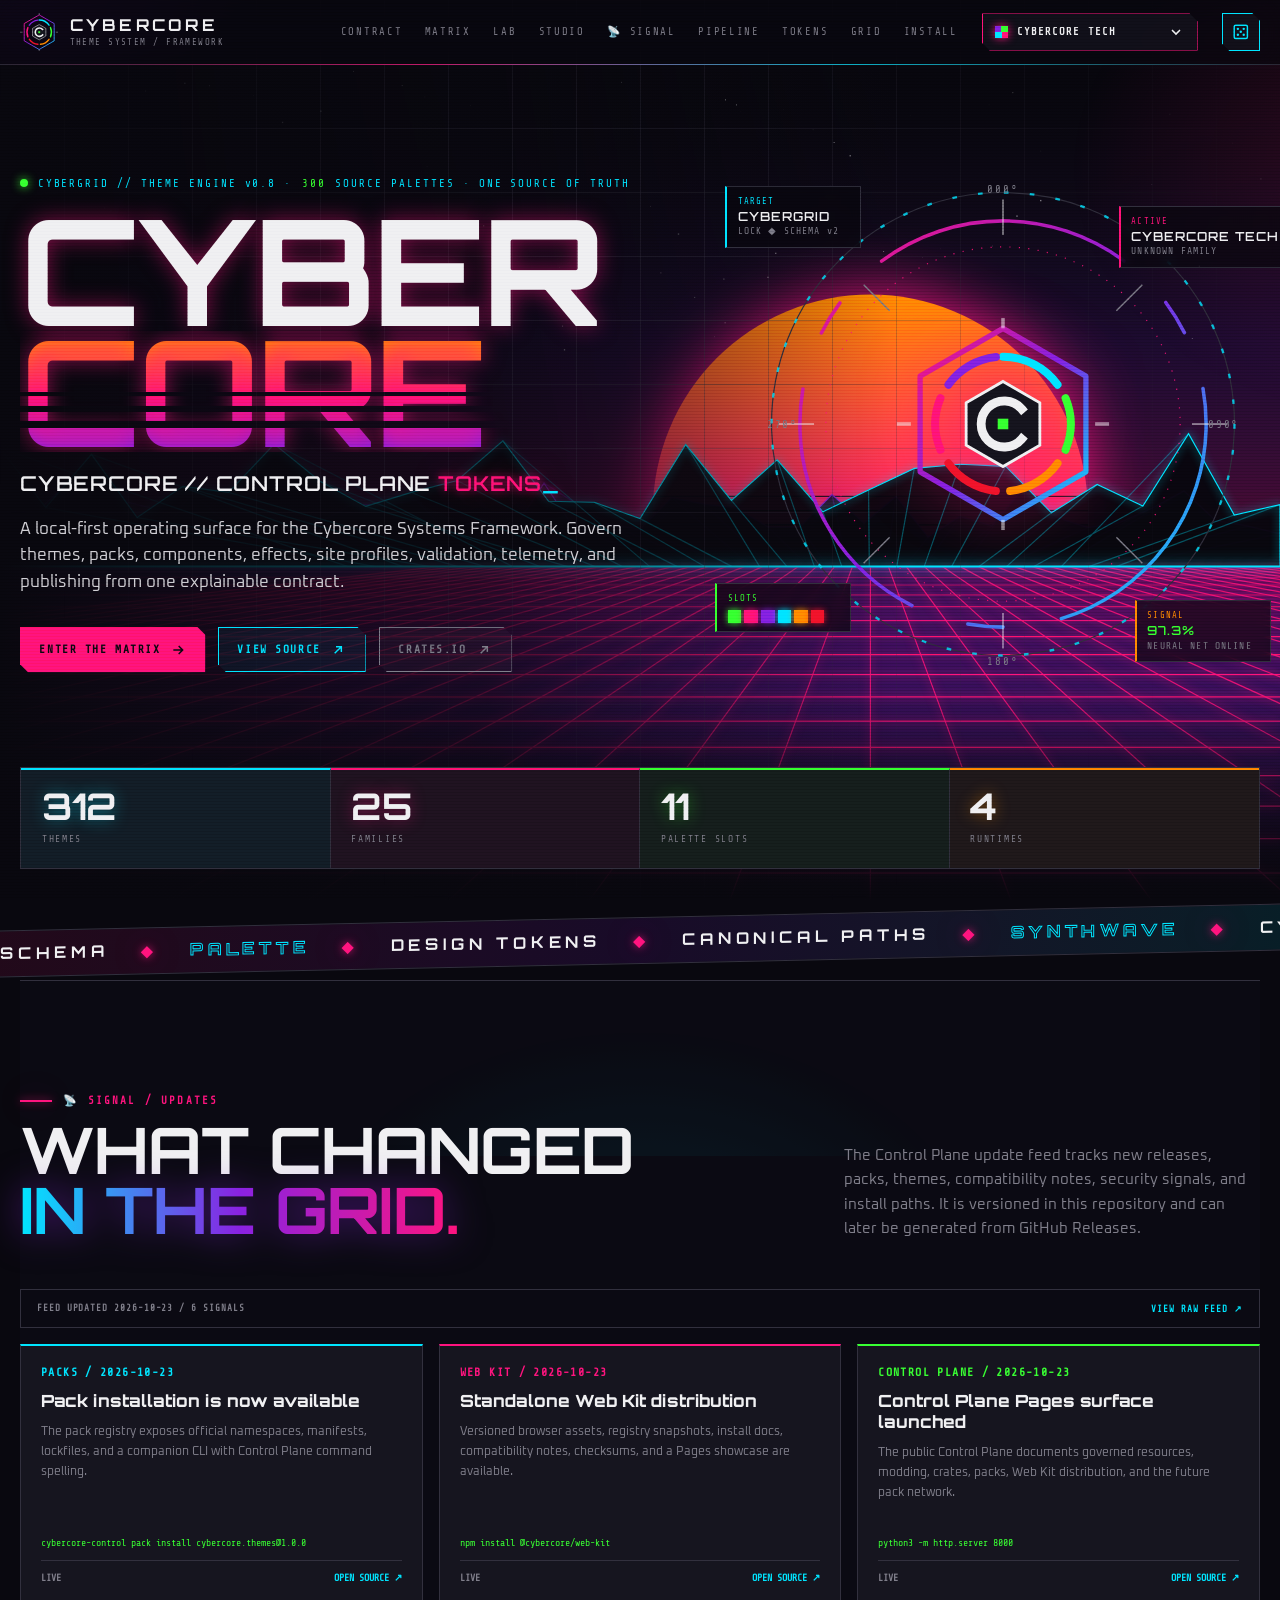
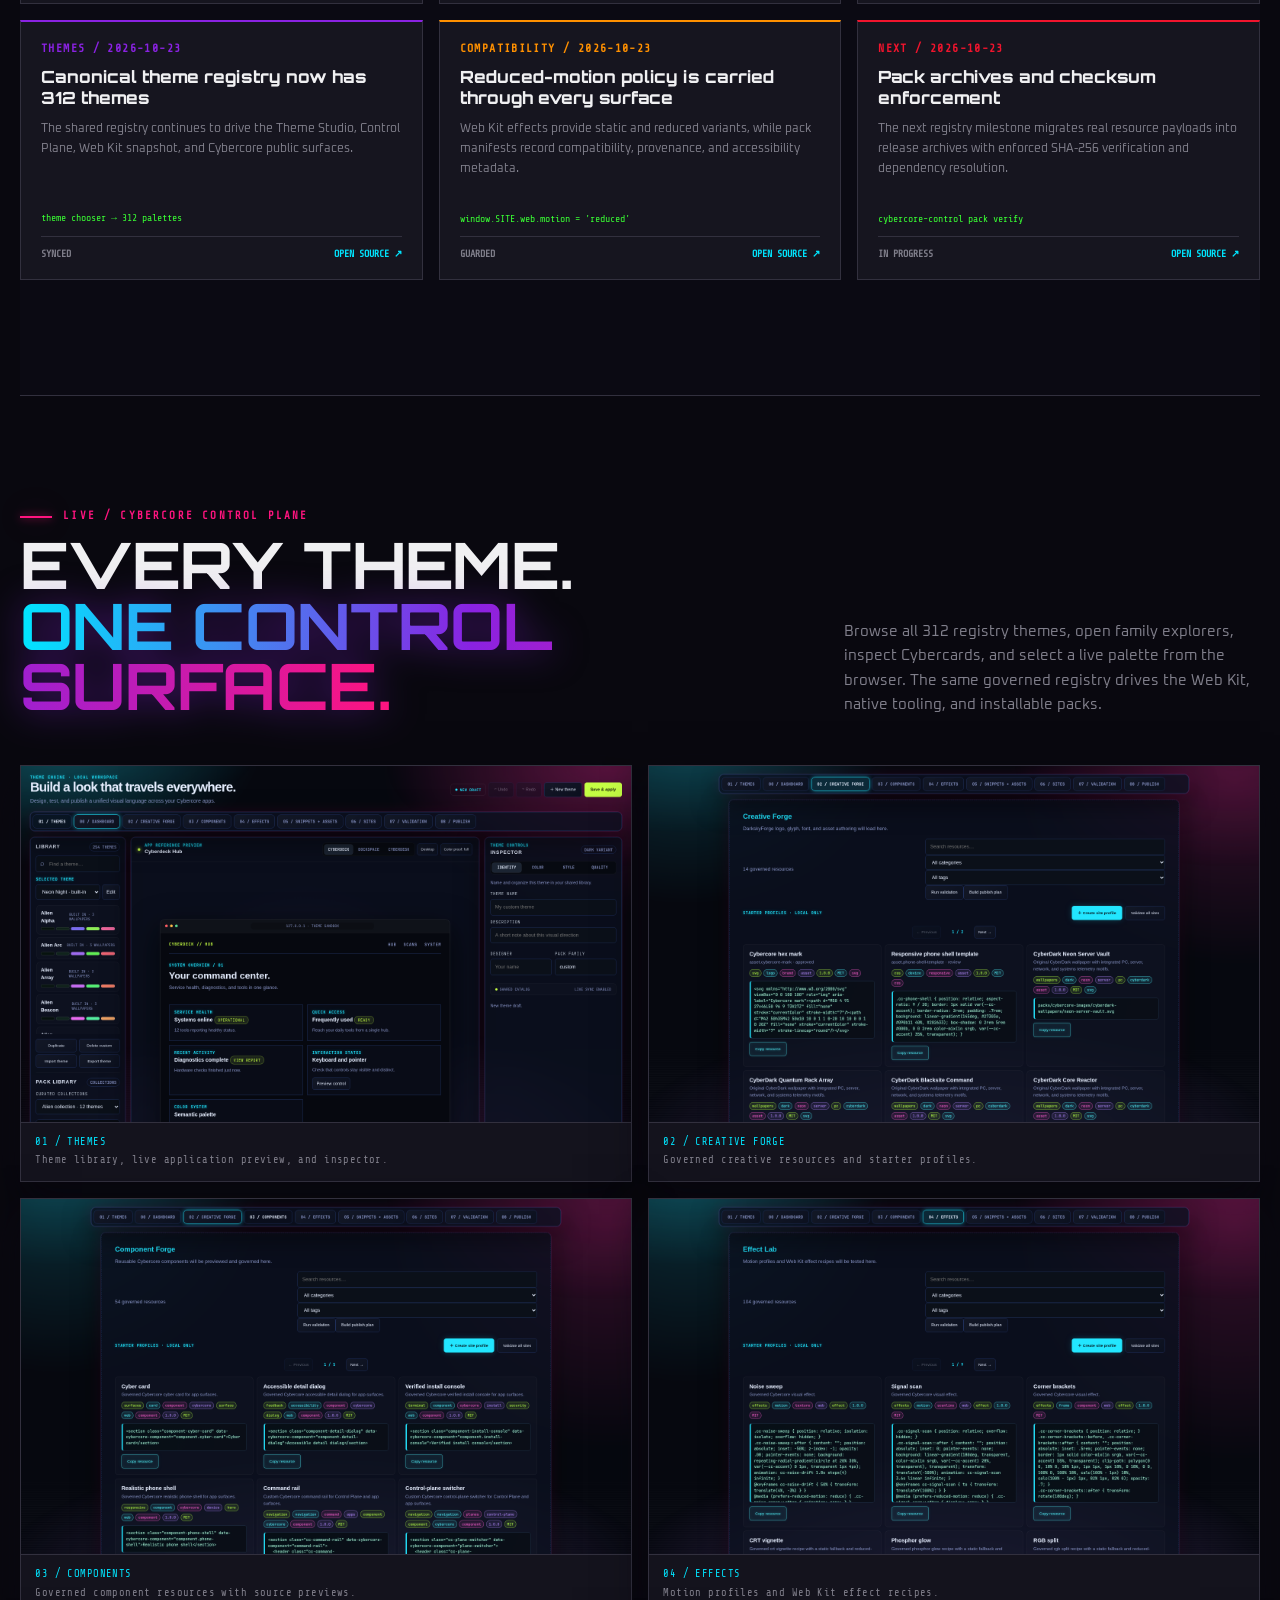
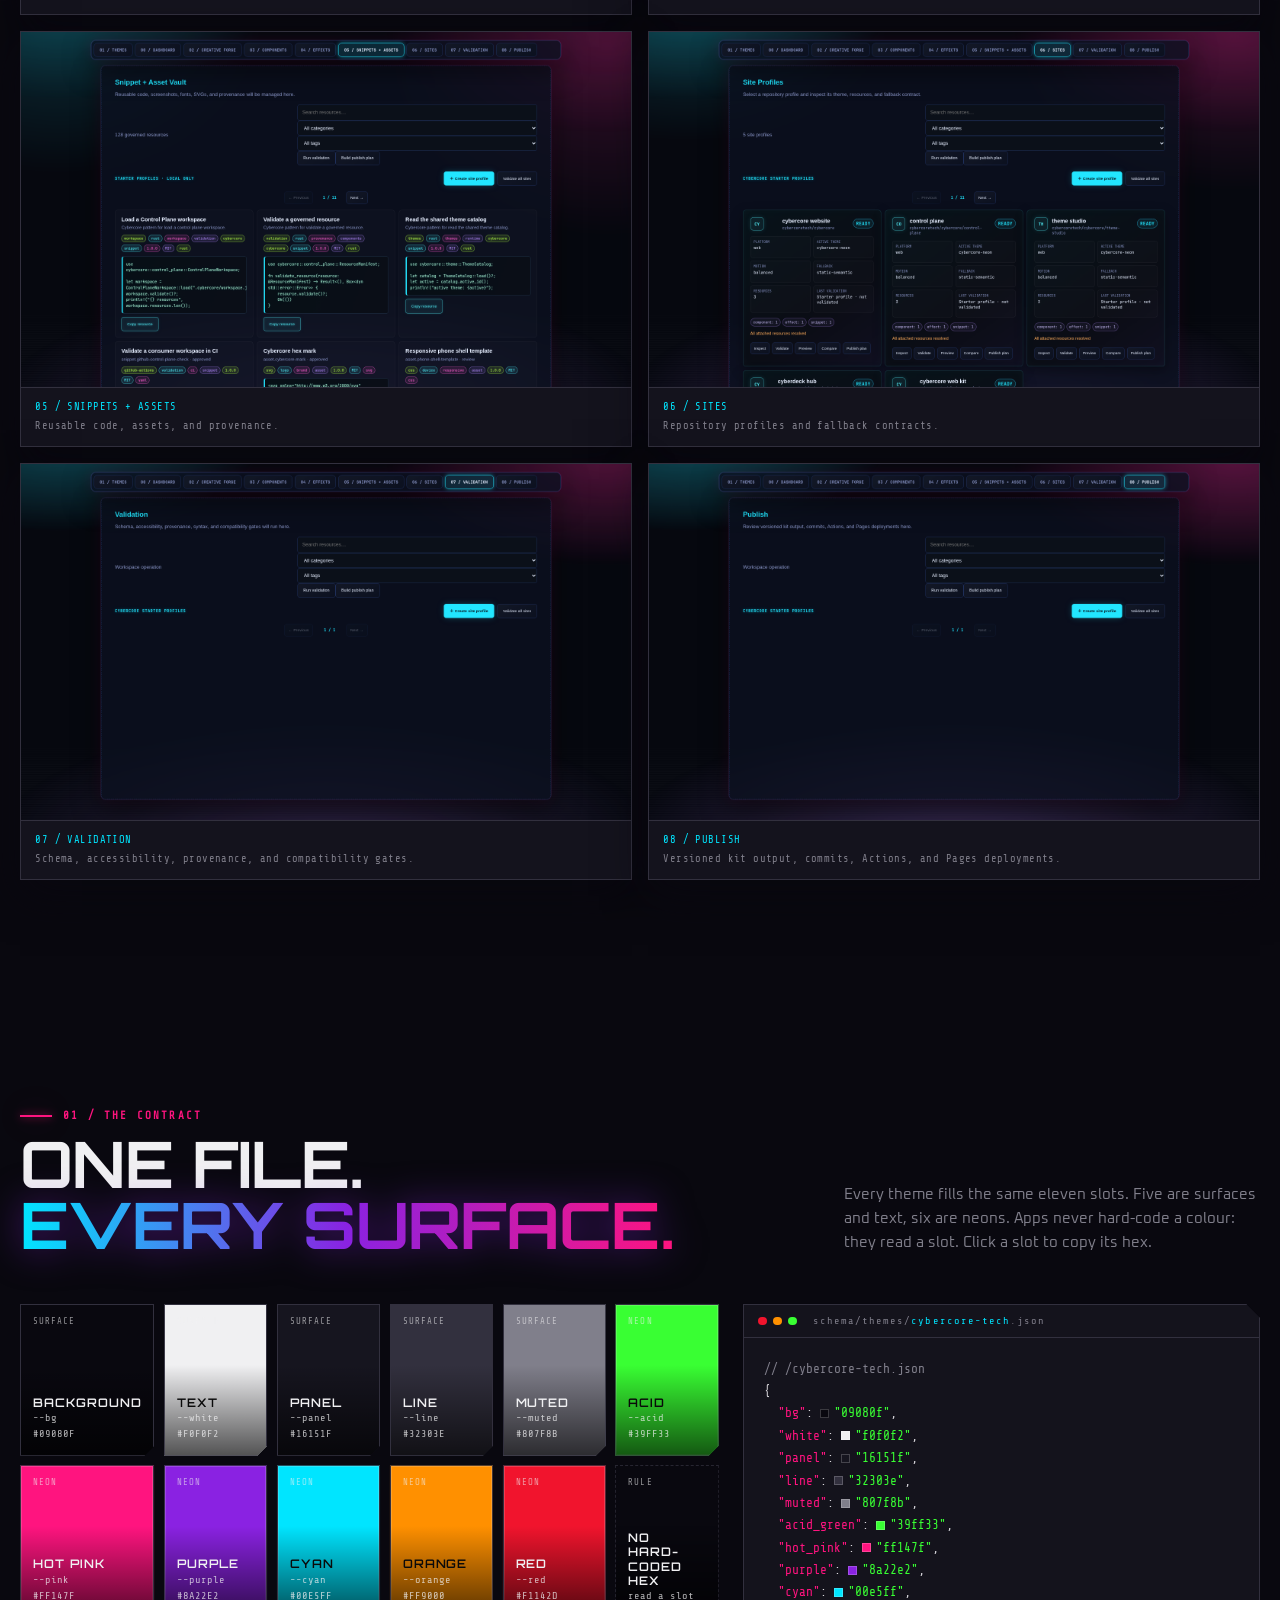
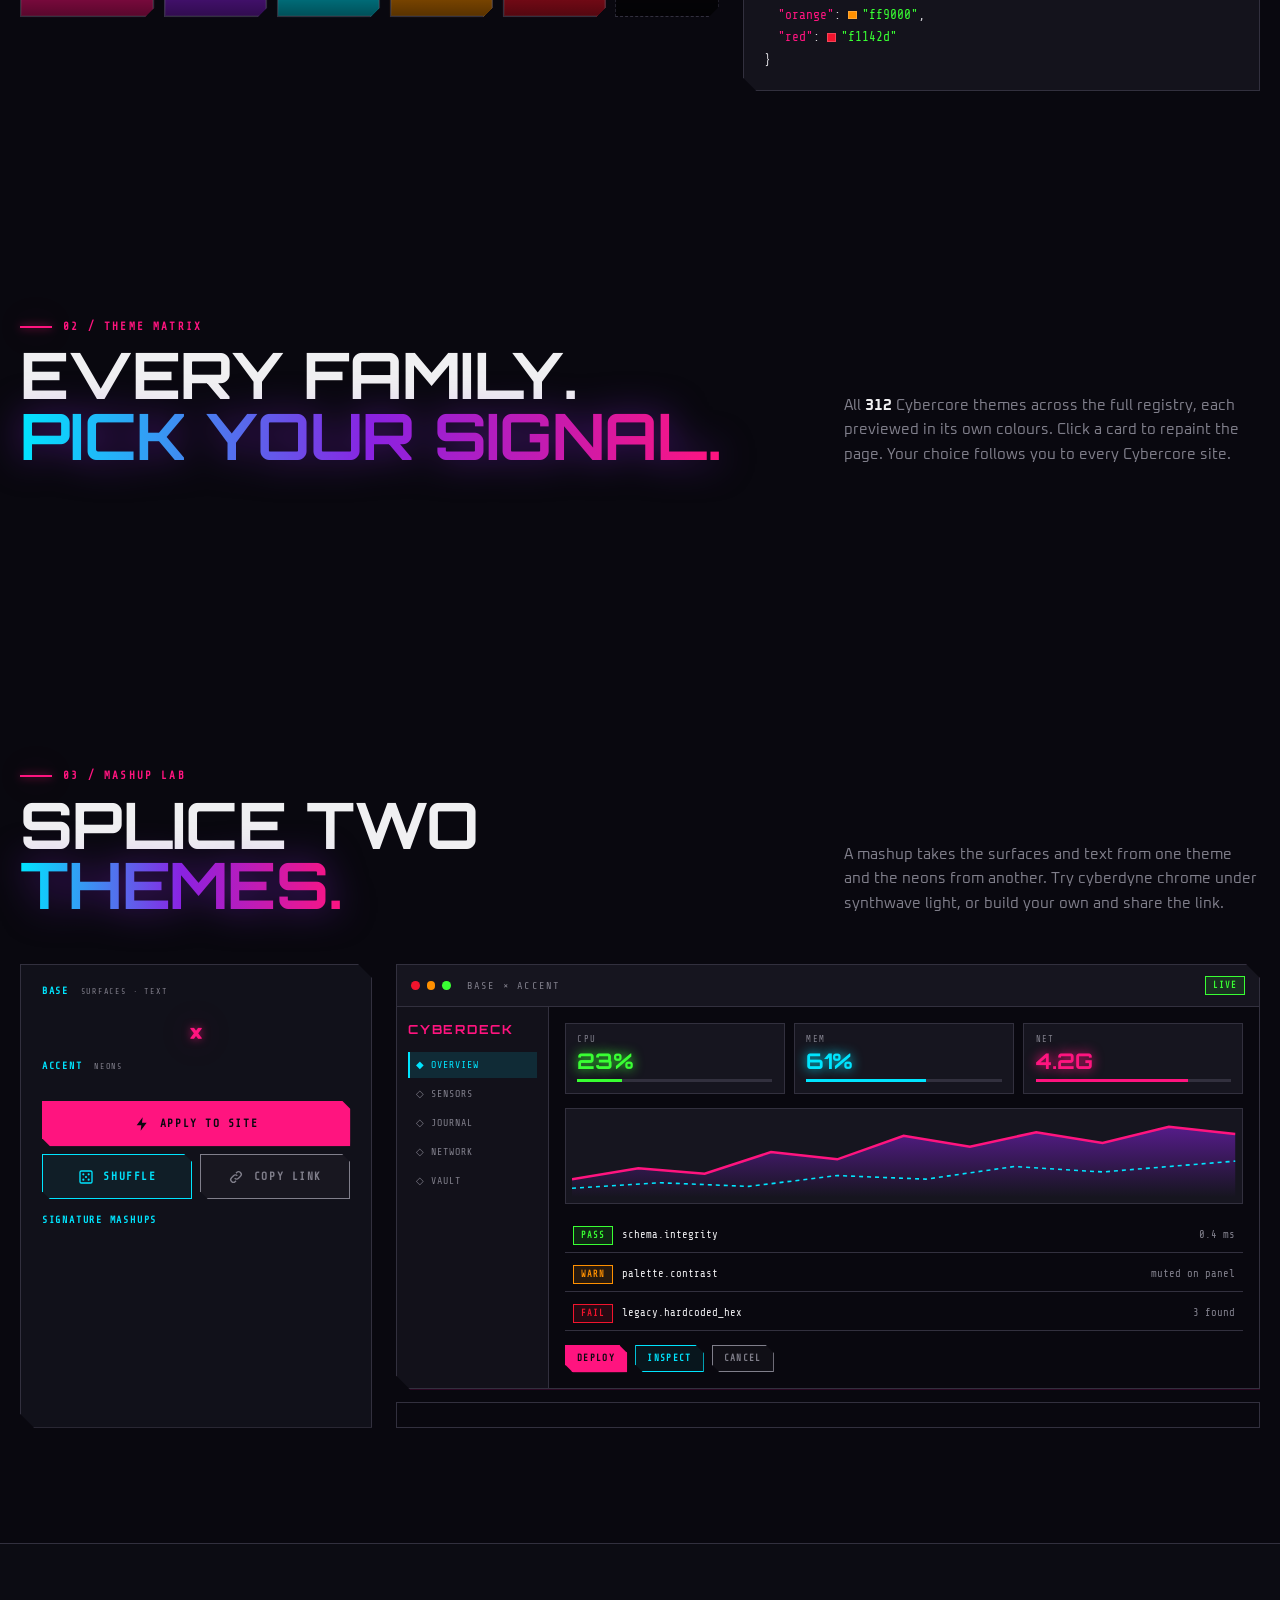
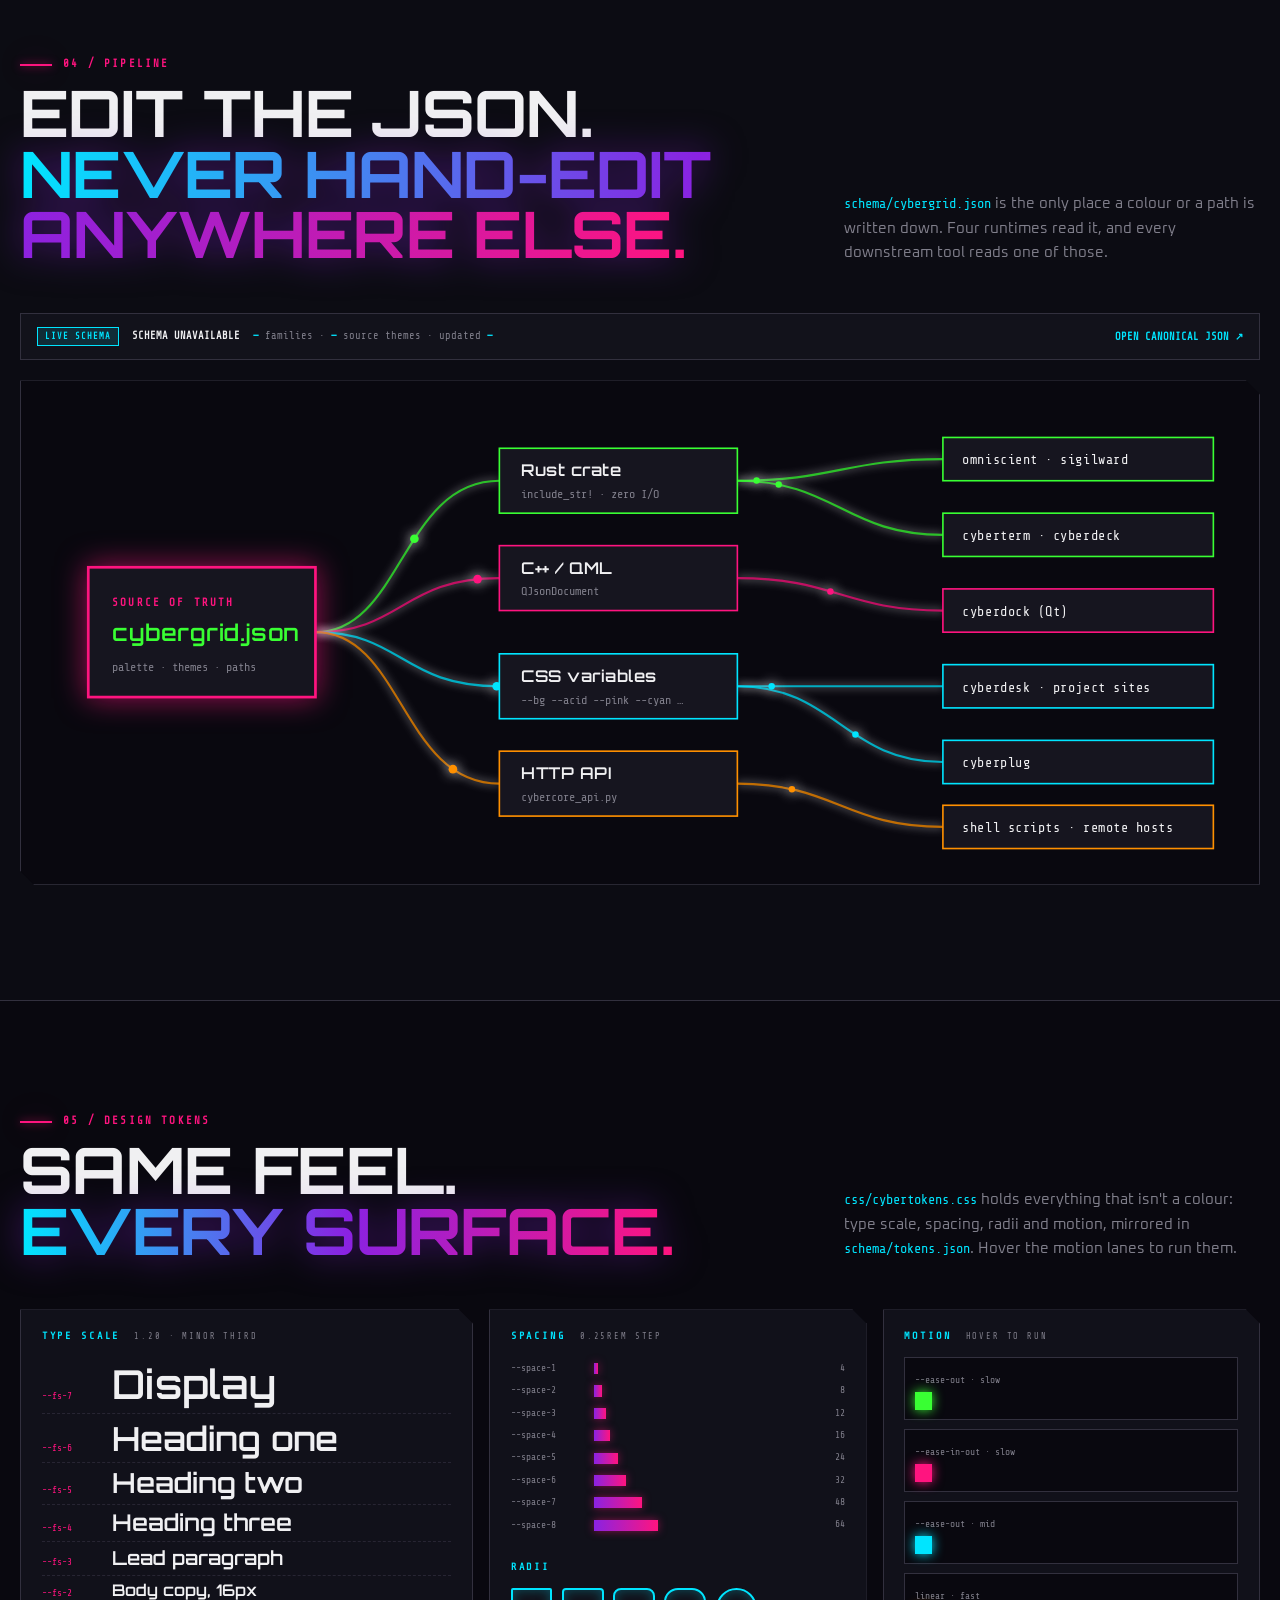
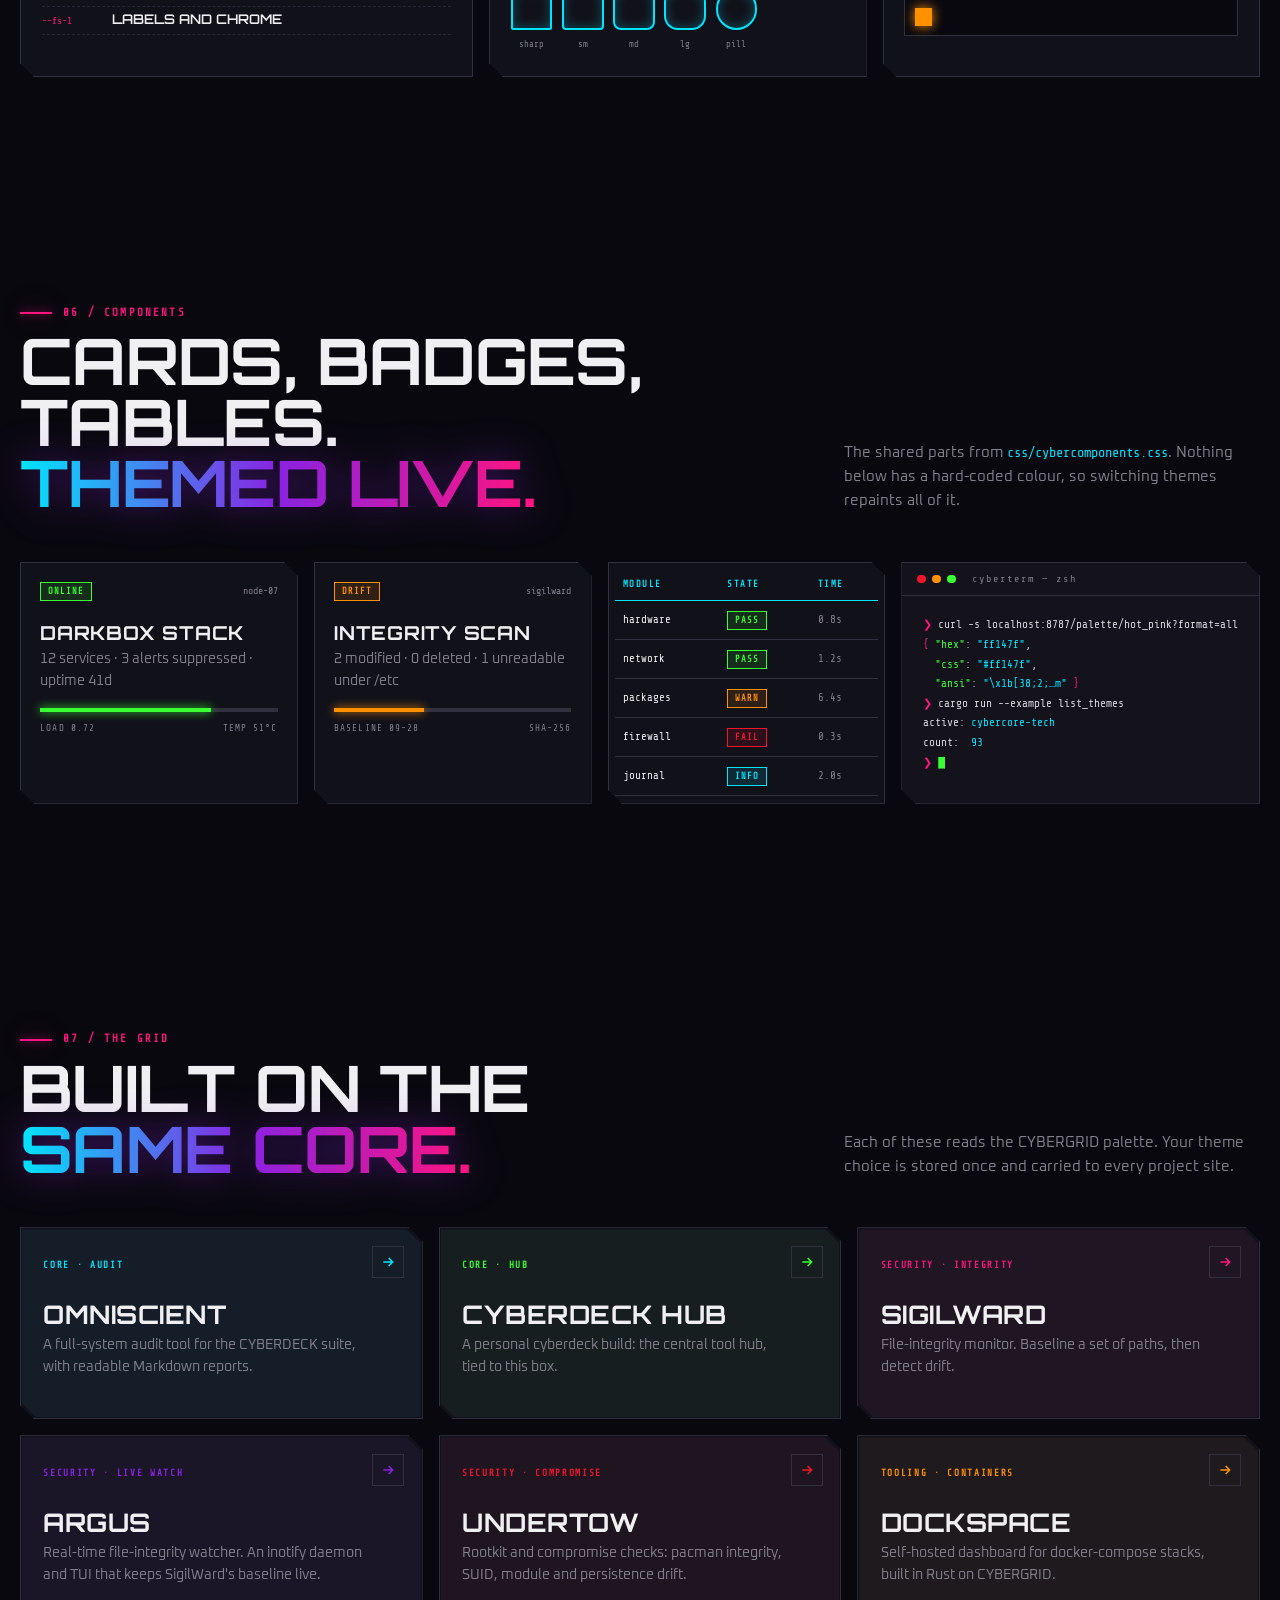
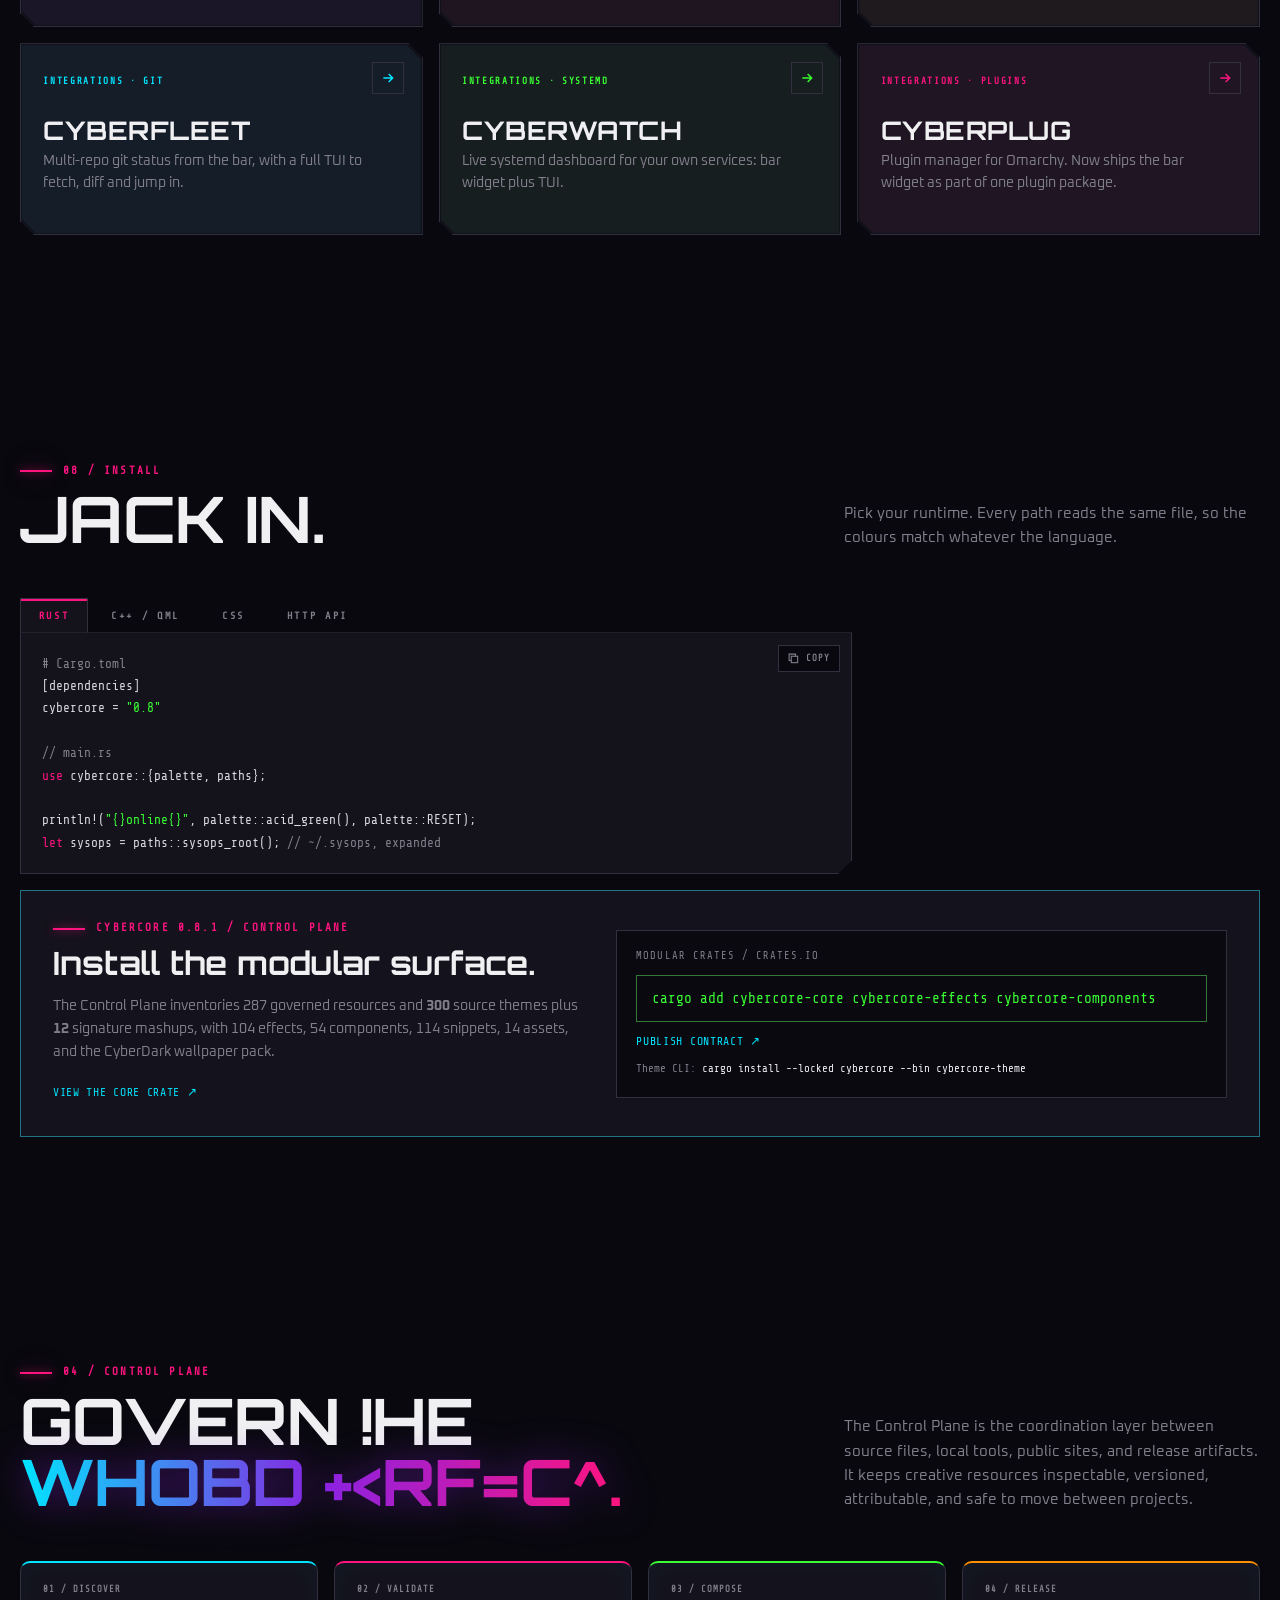
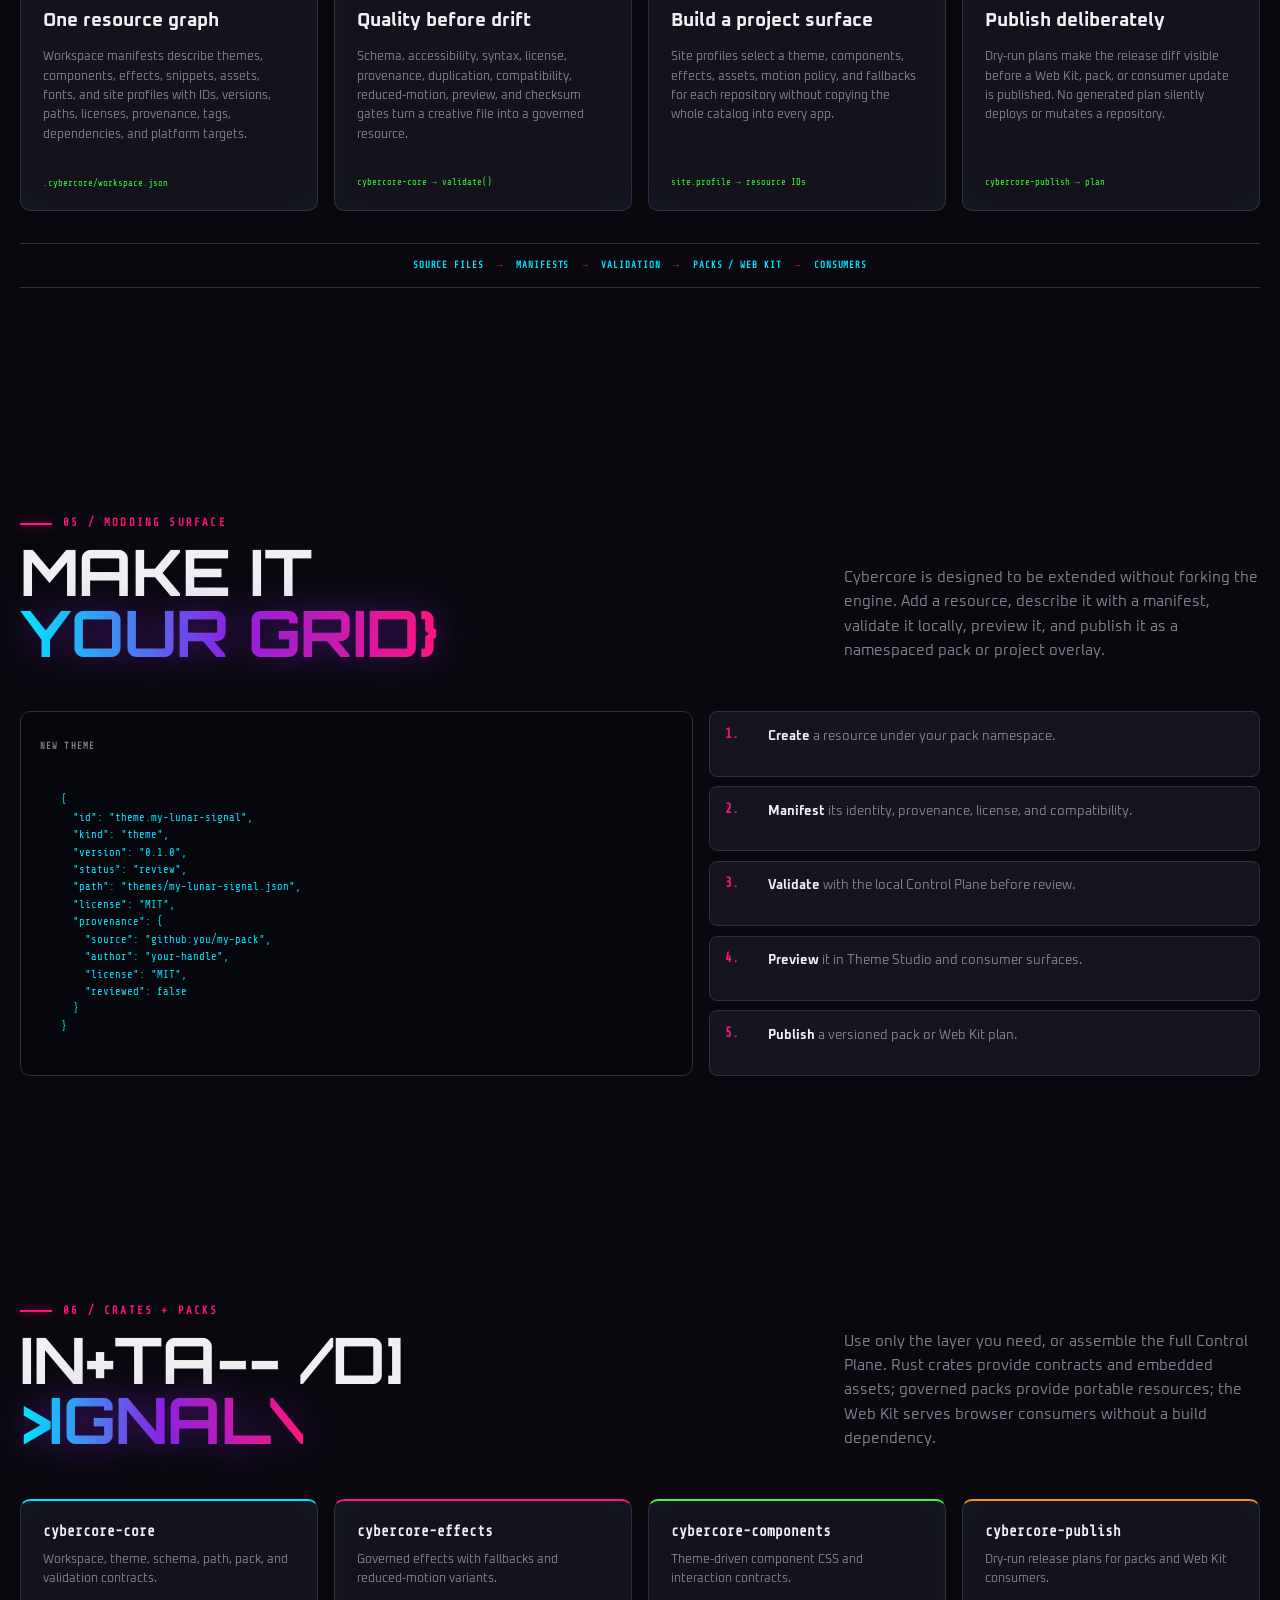
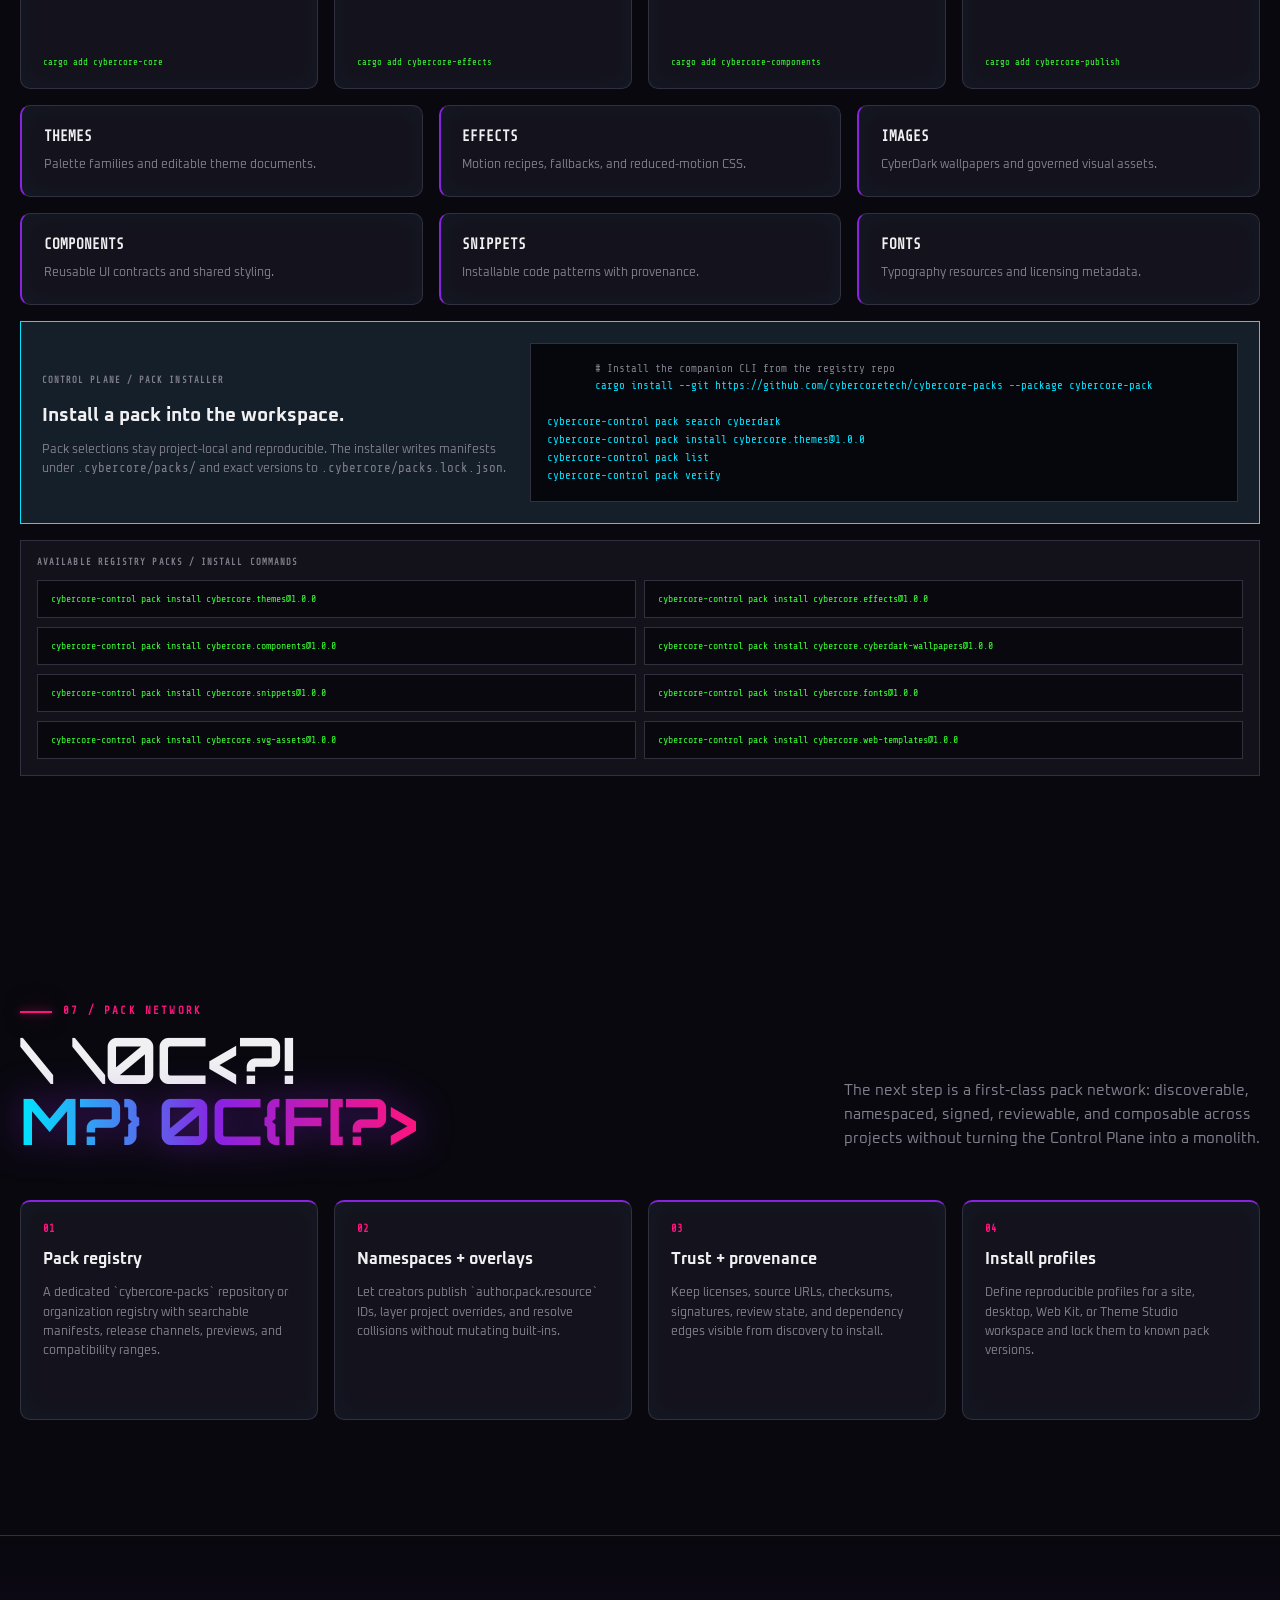
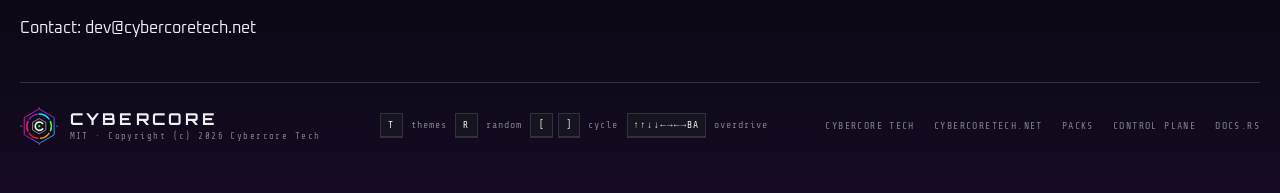
==== index.html @ 237b3e81 "List verified pack install commands Co-authored-by: Copilot <223556219+Copilot@users.noreply.github." ====
<!doctype html>
<html lang="en" data-theme="cybercore-tech">
<head>
  <meta charset="utf-8">
  <meta name="viewport" content="width=device-width,initial-scale=1">
  <title>Cybercore Control Plane — governed systems for the grid</title>
  <meta name="description" content="Cybercore Control Plane is the local-first system for governed themes, packs, components, effects, validation, telemetry, and safe publishing.">
  <meta name="theme-color" content="#09080f">
  <meta property="og:title" content="Cybercore Control Plane">
  <meta property="og:description" content="Governed themes, packs, components, effects, validation, telemetry, and publishing for the Cybercore Systems Framework.">
  <meta property="og:image" content="https://cybercoretech.github.io/cybercore-control-plane/assets/img/social-card.png">
  <meta property="og:url" content="https://cybercoretech.github.io/cybercore-control-plane/">
  <meta name="twitter:card" content="summary_large_image">
  <link rel="icon" type="image/svg+xml" href="assets/img/favicon.svg">
  <link rel="preconnect" href="https://fonts.googleapis.com">
  <link rel="preconnect" href="https://fonts.gstatic.com" crossorigin>
  <link rel="stylesheet" href="https://fonts.googleapis.com/css2?family=Orbitron:wght@500;600;700;800&family=Oxanium:wght@400;500;600;700&family=Share+Tech+Mono&display=swap">
  <link rel="stylesheet" href="assets/css/site.css">
  <link rel="stylesheet" href="control-plane.css">
  <script>
    /* Signature mashups: surfaces (bg/text/panel/line/muted) from `base`,
       neons from `accent`. Names are provisional until approved. */
    window.SITE = {
      dataRoot: 'https://cybercoretech.github.io/data',
      kittyThemesUrl: 'data/kitty-themes.json',
      defaultTheme: 'cybercore-tech',
      mashups: [
        { id: 'cc-chrome-horizon', label: 'CHROME HORIZON', base: 'cyberdyne-steel', accent: 'synthwave-outrun' },
        { id: 'cc-skynet-plasma', label: 'SKYNET PLASMA', base: 'cyberdyne-skynet', accent: 'neosynth-plasma' },
        { id: 'cc-midnight-mainframe', label: 'MIDNIGHT MAINFRAME', base: 'synthwave-sunset', accent: 'cyberpunk-neon' },
        { id: 'cc-judgment-grid', label: 'JUDGMENT GRID', base: 'cyberdyne-judgment', accent: 'neosynth-laser-grid' },
        { id: 'cc-dracula-tokyo', label: 'DRACULA // TOKYO NIGHT', base: 'kitty:dracula', accent: 'kitty:tokyo-night' },
        { id: 'cc-catppuccin-nord', label: 'CATPPUCCIN // NORD', base: 'kitty:catppuccin-mocha', accent: 'kitty:nord' },
        { id: 'cc-gruvbox-monokai', label: 'GRUVBOX // MONOKAI', base: 'kitty:gruvbox-dark', accent: 'kitty:monokai-pro' },
        { id: 'cc-onyx-material', label: 'ONE DARK // MATERIAL OCEAN', base: 'kitty:one-dark', accent: 'kitty:material-ocean' },
        { id: 'cc-kanagawa-rose', label: 'KANAGAWA // ROSE PINE', base: 'kitty:kanagawa-wave', accent: 'kitty:rose-pine-moon' },
        { id: 'cc-evernight-fox', label: 'EVERFOREST // NIGHTFOX', base: 'kitty:everforest-dark', accent: 'kitty:nightfox' },
        { id: 'cc-solarized-ayu', label: 'SOLARIZED // AYU', base: 'kitty:solarized-dark', accent: 'kitty:ayu' },
        { id: 'cc-oxide-vesper', label: 'OXOCARBON // VESPER', base: 'kitty:oxocarbon', accent: 'kitty:vesper' }
      ]
    };
  </script>
  <script src="assets/js/scenes.js?v=0.9.9" defer></script>
  <script src="assets/js/engine.js?v=0.9.9" defer></script>
  <script src="assets/js/fx.js?v=0.9.9" defer></script>
  <script src="assets/js/updates.js" defer></script>
  <script src="assets/js/schema.js" defer></script>
  <script type="module" src="https://cybercoretech.github.io/kit/contact.js"></script>
</head>
<body>
  <!-- Icon sprite: every glyph draws in currentColor, so it follows the theme. -->
  <svg width="0" height="0" style="position:absolute" aria-hidden="true">
    <defs>
      <linearGradient id="g-neon" x1="0" y1="0" x2="1" y2="1">
        <stop offset="0" style="stop-color:var(--pink)"/><stop offset=".5" style="stop-color:var(--purple)"/><stop offset="1" style="stop-color:var(--cyan)"/>
      </linearGradient>
      <linearGradient id="g-sun" x1="0" y1="0" x2="0" y2="1">
        <stop offset="0" style="stop-color:var(--orange)"/><stop offset="1" style="stop-color:var(--pink)"/>
      </linearGradient>
    </defs>
    <!-- Cybercore mark: hex shell, six slot arcs (one per neon), C-core with reticle ticks -->
    <symbol id="mark" viewBox="0 0 120 120">
      <path d="M60 6 106.8 33v54L60 114 13.2 87V33Z" fill="none" stroke="url(#g-neon)" stroke-width="3" stroke-linejoin="round"/>
      <g fill="none" stroke-width="4.5" stroke-linecap="round">
        <path d="M60 22a38 38 0 0 1 30.8 15.8" style="stroke:var(--cyan)"/>
        <path d="M95.3 45.4a38 38 0 0 1 0 29.2" style="stroke:var(--acid)"/>
        <path d="M90.8 82.2A38 38 0 0 1 64 97.8" style="stroke:var(--orange)"/>
        <path d="M56 97.8a38 38 0 0 1-26.8-15.6" style="stroke:var(--red)"/>
        <path d="M24.7 74.6a38 38 0 0 1 0-29.2" style="stroke:var(--pink)"/>
        <path d="M29.2 37.8A38 38 0 0 1 56 22.2" style="stroke:var(--purple)"/>
      </g>
      <path d="M60 36 80.8 48v24L60 84 39.2 72V48Z" style="fill:var(--panel);stroke:var(--white)" stroke-width="1.6"/>
      <path d="M70.5 51.5a13 13 0 1 0 0 17" fill="none" style="stroke:var(--white)" stroke-width="5" stroke-linecap="square"/>
      <rect x="57" y="57" width="6" height="6" style="fill:var(--acid)"/>
      <g style="stroke:var(--white)" stroke-width="2" opacity=".55"><path d="M60 0v6M60 114v6M0 60h8M112 60h8"/></g>
    </symbol>
    <!-- Family emblems -->
    <symbol id="fam-cybercore-tech" viewBox="0 0 48 48"><path d="M24 4 41.3 14v20L24 44 6.7 34V14Z" fill="none" stroke="currentColor" stroke-width="2.4" stroke-linejoin="round"/><path d="M29.5 18.5a8 8 0 1 0 0 11" fill="none" stroke="currentColor" stroke-width="3" stroke-linecap="square"/><rect x="22" y="22" width="4" height="4" fill="currentColor"/></symbol>
    <symbol id="fam-cyberdyne" viewBox="0 0 48 48"><path d="M6 14V6h8M34 6h8v8M42 34v8h-8M14 42H6v-8" fill="none" stroke="currentColor" stroke-width="2.4"/><circle cx="24" cy="24" r="11" fill="none" stroke="currentColor" stroke-width="2.4"/><circle cx="24" cy="24" r="4.5" fill="currentColor"/><path d="M24 9v5M24 34v5M9 24h5M34 24h5" stroke="currentColor" stroke-width="2"/></symbol>
    <symbol id="fam-cyberpunk" viewBox="0 0 48 48"><rect x="11" y="11" width="26" height="26" fill="none" stroke="currentColor" stroke-width="2.4"/><path d="M16 5v6M24 5v6M32 5v6M16 37v6M24 37v6M32 37v6M5 16h6M5 24h6M5 32h6M37 16h6M37 24h6M37 32h6" stroke="currentColor" stroke-width="2"/><path d="M26.5 15 18 25.5h6.5L21.5 33l8.5-10.5h-6.5Z" fill="currentColor"/></symbol>
    <symbol id="fam-default" viewBox="0 0 48 48"><path d="M24 6 43 15 24 24 5 15Z" fill="none" stroke="currentColor" stroke-width="2.4" stroke-linejoin="round"/><path d="M5 24l19 9 19-9M5 33l19 9 19-9" fill="none" stroke="currentColor" stroke-width="2.4" stroke-linejoin="round"/></symbol>
    <symbol id="fam-dystopian" viewBox="0 0 48 48"><path d="M24 5 44 41H4Z" fill="none" stroke="currentColor" stroke-width="2.4" stroke-linejoin="round"/><path d="M24 17v11" stroke="currentColor" stroke-width="3.2" stroke-linecap="square"/><rect x="22.2" y="32" width="3.6" height="3.6" fill="currentColor"/><path d="M13 41l5-7 4 3 3-6" fill="none" stroke="currentColor" stroke-width="1.6" opacity=".6"/></symbol>
    <symbol id="fam-neosynth" viewBox="0 0 48 48"><circle cx="24" cy="24" r="19" fill="none" stroke="currentColor" stroke-width="2.4"/><path d="M8 24h4l3-9 5 19 5-24 5 22 4-12 2 4h4" fill="none" stroke="currentColor" stroke-width="2.4" stroke-linejoin="round" stroke-linecap="round"/></symbol>
    <symbol id="fam-synthwave" viewBox="0 0 48 48"><path d="M8 26a16 16 0 0 1 32 0Z" fill="currentColor" opacity=".9"/><path d="M8 20.5h32M8 23.5h32" stroke="var(--bg)" stroke-width="1.6"/><path d="M2 28h44M4 33h40M1 39h46M24 28v17M14 28 6 45M34 28l8 17" fill="none" stroke="currentColor" stroke-width="1.6"/></symbol>
    <symbol id="fam-mashup" viewBox="0 0 48 48"><circle cx="18" cy="24" r="12" fill="none" stroke="currentColor" stroke-width="2.4"/><circle cx="30" cy="24" r="12" fill="none" stroke="currentColor" stroke-width="2.4"/><path d="M24 13.6a12 12 0 0 1 0 20.8 12 12 0 0 1 0-20.8Z" fill="currentColor"/></symbol>
    <!-- UI glyphs -->
    <symbol id="i-dice" viewBox="0 0 24 24"><rect x="3" y="3" width="18" height="18" rx="2" fill="none" stroke="currentColor" stroke-width="2"/><circle cx="8" cy="8" r="1.6" fill="currentColor"/><circle cx="16" cy="16" r="1.6" fill="currentColor"/><circle cx="12" cy="12" r="1.6" fill="currentColor"/><circle cx="16" cy="8" r="1.6" fill="currentColor"/><circle cx="8" cy="16" r="1.6" fill="currentColor"/></symbol>
    <symbol id="i-chev" viewBox="0 0 24 24"><path d="m6 9 6 6 6-6" fill="none" stroke="currentColor" stroke-width="2.4"/></symbol>
    <symbol id="i-arrow" viewBox="0 0 24 24"><path d="M5 12h14M13 6l6 6-6 6" fill="none" stroke="currentColor" stroke-width="2.2"/></symbol>
    <symbol id="i-ext" viewBox="0 0 24 24"><path d="M7 17 17 7M9 7h8v8" fill="none" stroke="currentColor" stroke-width="2.2"/></symbol>
    <symbol id="i-copy" viewBox="0 0 24 24"><rect x="8" y="8" width="12" height="12" fill="none" stroke="currentColor" stroke-width="2"/><path d="M16 8V4H4v12h4" fill="none" stroke="currentColor" stroke-width="2"/></symbol>
    <symbol id="i-link" viewBox="0 0 24 24"><path d="M10 14a4 4 0 0 0 5.7 0l3-3a4 4 0 0 0-5.7-5.7l-1 1M14 10a4 4 0 0 0-5.7 0l-3 3a4 4 0 0 0 5.7 5.7l1-1" fill="none" stroke="currentColor" stroke-width="2"/></symbol>
    <symbol id="i-bolt" viewBox="0 0 24 24"><path d="M13 2 4 14h7l-1 8 9-12h-7Z" fill="currentColor"/></symbol>
  </svg>

  <!-- Boot sequence (first visit per session; any key or click skips) -->
  <div class="boot" id="boot" aria-hidden="true">
    <div class="boot-inner">
      <svg class="boot-mark"><use href="#mark"/></svg>
      <ol class="boot-log" id="bootLog"></ol>
      <div class="boot-bar"><i id="bootBar"></i></div>
    </div>
  </div>

  <canvas class="fx-trail" id="trail" aria-hidden="true"></canvas>
  <div class="fx-crt" aria-hidden="true"></div>
  <div class="fx-progress" aria-hidden="true"><i id="progress"></i></div>
  <div class="fx-flash" id="flash" aria-hidden="true"></div>

  <header class="top">
    <a class="brand" href="#top" aria-label="Cybercore home">
      <svg class="brand-mark"><use href="#mark"/></svg>
      <span class="brand-name">CYBERCORE<small>THEME SYSTEM / FRAMEWORK</small></span>
    </a>
    <nav class="nav" aria-label="Primary">
      <a href="#contract">CONTRACT</a><a href="#matrix">MATRIX</a><a href="#lab">LAB</a><a href="#studio">STUDIO</a><a href="#signal">📡 SIGNAL</a><a href="#pipeline">PIPELINE</a><a href="#tokens">TOKENS</a><a href="#grid">GRID</a><a href="#install">INSTALL</a>
    </nav>
    <div class="theme-picker" id="picker">
      <button class="theme-button" id="themeButton" type="button" aria-haspopup="listbox" aria-expanded="false" aria-controls="themeMenu" title="Theme (T)">
        <i class="theme-swatch" aria-hidden="true"></i><span id="themeLabel">LOADING…</span><svg class="chev" aria-hidden="true"><use href="#i-chev"/></svg>
      </button>
      <div class="theme-menu" id="themeMenu" hidden>
        <div class="theme-search"><input id="themeFilter" type="search" placeholder="FILTER 312 THEMES…" aria-label="Filter themes" autocomplete="off" spellcheck="false"></div>
        <div class="theme-list" id="themeList" role="listbox" aria-label="Theme"></div>
      </div>
    </div>
    <button class="icon-btn" id="shuffle" type="button" title="Random theme (R)" aria-label="Random theme"><svg><use href="#i-dice"/></svg></button>
  </header>

  <main id="top">
    <!-- ═══════════════ HERO ═══════════════ -->
    <section class="hero">
      <canvas class="hero-canvas" id="synth" aria-hidden="true"></canvas>
      <div class="hero-vignette" aria-hidden="true"></div>
      <div class="wrap hero-grid">
        <div class="hero-copy">
          <p class="eyebrow"><span class="led"></span>CYBERGRID // THEME ENGINE v0.8 · <b data-source-theme-count>300</b> SOURCE PALETTES · ONE SOURCE OF TRUTH</p>
          <h1 class="title" aria-label="Cybercore">
            <span class="glitch" data-text="CYBER">CYBER</span><span class="glitch outline" data-text="CORE">CORE</span>
          </h1>
          <p class="tagline">CYBERCORE // CONTROL PLANE <span class="rotator" id="rotator">GOVERN</span></p>
          <p class="lede">A local-first operating surface for the Cybercore Systems Framework. Govern themes, packs, components, effects, site profiles, validation, telemetry, and publishing from one explainable contract.</p>
          <div class="cta">
            <a class="btn primary magnetic" href="#matrix"><span>ENTER THE MATRIX</span><svg><use href="#i-arrow"/></svg></a>
            <a class="btn magnetic" href="https://github.com/cybercoretech/cybercore"><span>VIEW SOURCE</span><svg><use href="#i-ext"/></svg></a>
            <a class="btn ghost magnetic" href="https://crates.io/crates/cybercore"><span>CRATES.IO</span><svg><use href="#i-ext"/></svg></a>
          </div>
        </div>
        <div class="hud" id="hud" aria-hidden="true">
          <svg class="hud-svg" viewBox="0 0 420 420">
            <g class="hud-rot r1"><circle cx="210" cy="210" r="196" fill="none" stroke="var(--line)" stroke-width="1"/><circle cx="210" cy="210" r="196" fill="none" stroke="var(--cyan)" stroke-width="2" stroke-dasharray="4 18" opacity=".8"/></g>
            <g class="hud-rot r2"><circle cx="210" cy="210" r="172" fill="none" stroke="url(#g-neon)" stroke-width="3" stroke-dasharray="220 50 30 50" stroke-linecap="round"/></g>
            <g class="hud-rot r3"><circle cx="210" cy="210" r="150" fill="none" stroke="var(--pink)" stroke-width="1" stroke-dasharray="1 7" opacity=".9"/></g>
            <path d="M210 20v30M210 370v30M20 210h30M370 210h30" stroke="var(--white)" stroke-width="1.5" opacity=".5"/>
            <path d="M92 92l22 22M328 92l-22 22M92 328l22-22M328 328l-22-22" stroke="var(--muted)" stroke-width="1.2"/>
            <use href="#mark" x="120" y="120" width="180" height="180" class="hud-mark"/>
            <g class="hud-ticks" font-family="Share Tech Mono, monospace" font-size="9" letter-spacing="1.5">
              <text x="210" y="14" text-anchor="middle" fill="var(--muted)">000°</text>
              <text x="410" y="213" text-anchor="end" fill="var(--muted)">090°</text>
              <text x="210" y="414" text-anchor="middle" fill="var(--muted)">180°</text>
              <text x="10" y="213" fill="var(--muted)">270°</text>
            </g>
          </svg>
          <div class="hud-read tl"><small>TARGET</small><b>CYBERGRID</b><span>LOCK ◆ SCHEMA v2</span></div>
          <div class="hud-read tr"><small>ACTIVE</small><b data-active-theme>—</b><span data-active-family>—</span></div>
          <div class="hud-read bl"><small>SLOTS</small><span class="hud-swatches" id="hudSwatches"></span></div>
          <div class="hud-read br"><small>SIGNAL</small><b class="hud-sig" id="hudSig">100%</b><span>NEURAL NET ONLINE</span></div>
        </div>
      </div>
      <div class="wrap stats">
        <button class="stat-card" type="button" data-stat="themes"><b data-count="312" data-count-key="themes">0</b><span>THEMES</span></button>
        <button class="stat-card" type="button" data-stat="families"><b data-count="25" data-count-key="families">0</b><span>FAMILIES</span></button>
        <button class="stat-card" type="button" data-stat="slots"><b data-count="11">0</b><span>PALETTE SLOTS</span></button>
        <button class="stat-card" type="button" data-stat="runtimes"><b data-count="4">0</b><span>RUNTIMES</span></button>
      </div>
    </section>
    <dialog class="stat-dialog" id="statDialog" aria-labelledby="statDialogTitle">
      <div class="stat-dialog-shell">
        <button class="stat-dialog-close" type="button" data-stat-close aria-label="Close information">×</button>
        <p class="kicker" id="statDialogKicker">CYBERGRID / INFO</p>
        <h2 id="statDialogTitle">STAT SIGNAL</h2>
        <div id="statDialogBody"></div>
      </div>
    </dialog>
    <dialog class="stat-dialog update-dialog" id="updateDialog" aria-labelledby="updateDialogTitle">
      <div class="stat-dialog-shell">
        <button class="stat-dialog-close" type="button" data-update-close aria-label="Close update details">×</button>
        <p class="kicker" id="updateDialogKicker">CONTROL PLANE / UPDATE</p>
        <h2 id="updateDialogTitle">UPDATE SIGNAL</h2>
        <div id="updateDialogBody"></div>
      </div>
    </dialog>

    <div class="marquee" aria-hidden="true"><div class="marquee-track">
      <span>SCHEMA</span><i>◆</i><span>PALETTE</span><i>◆</i><span>DESIGN TOKENS</span><i>◆</i><span>CANONICAL PATHS</span><i>◆</i><span>SYNTHWAVE</span><i>◆</i><span>CYBERDYNE</span><i>◆</i><span>NEOSYNTH</span><i>◆</i><span>CYBERPUNK</span><i>◆</i><span>DYSTOPIAN</span><i>◆</i>
      <span>SCHEMA</span><i>◆</i><span>PALETTE</span><i>◆</i><span>DESIGN TOKENS</span><i>◆</i><span>CANONICAL PATHS</span><i>◆</i><span>SYNTHWAVE</span><i>◆</i><span>CYBERDYNE</span><i>◆</i><span>NEOSYNTH</span><i>◆</i><span>CYBERPUNK</span><i>◆</i><span>DYSTOPIAN</span><i>◆</i>
    </div></div>

    <section class="section wrap signal-section" id="signal">
      <div class="head reveal">
        <div><p class="kicker">📡 SIGNAL / UPDATES</p><h2 class="scramble">What changed<br><em>in the grid.</em></h2></div>
        <p>The Control Plane update feed tracks new releases, packs, themes, compatibility notes, security signals, and install paths. It is versioned in this repository and can later be generated from GitHub Releases.</p>
      </div>
      <div class="signal-toolbar reveal"><span id="signalStatus">SYNCING UPDATE FEED…</span><a href="data/updates.json">VIEW RAW FEED ↗</a></div>
      <div class="signal-grid" id="updatesGrid" aria-live="polite"></div>
    </section>

    <!-- ═══════════════ CONTROL PLANE SURFACE ═══════════════ -->
    <section class="section wrap" id="studio">
      <div class="head">
        <div><p class="kicker">LIVE / CYBERCORE CONTROL PLANE</p><h2 class="scramble">Every theme.<br><em>One control surface.</em></h2></div>
        <p>Browse all 312 registry themes, open family explorers, inspect Cybercards, and select a live palette from the browser. The same governed registry drives the Web Kit, native tooling, and installable packs.</p>
      </div>
      <div class="studio-shots">
        <figure class="studio-shot">
          <a href="screenshots/control-plane-themes.png"><img src="screenshots/control-plane-themes.png" alt="Cybercore Control Plane Themes workspace with theme library, application preview, and inspector"></a>
          <figcaption><strong>01 / THEMES</strong><span>Theme library, live application preview, and inspector.</span></figcaption>
        </figure>
        <figure class="studio-shot">
          <a href="screenshots/control-plane-creative.png"><img src="screenshots/control-plane-creative.png" alt="Cybercore Control Plane Creative Forge workspace"></a>
          <figcaption><strong>02 / CREATIVE FORGE</strong><span>Governed creative resources and starter profiles.</span></figcaption>
        </figure>
        <figure class="studio-shot">
          <a href="screenshots/control-plane-components.png"><img src="screenshots/control-plane-components.png" alt="Cybercore Control Plane Components workspace with governed component resources"></a>
          <figcaption><strong>03 / COMPONENTS</strong><span>Governed component resources with source previews.</span></figcaption>
        </figure>
        <figure class="studio-shot">
          <a href="screenshots/control-plane-effects.png"><img src="screenshots/control-plane-effects.png" alt="Cybercore Control Plane Effects workspace"></a>
          <figcaption><strong>04 / EFFECTS</strong><span>Motion profiles and Web Kit effect recipes.</span></figcaption>
        </figure>
        <figure class="studio-shot">
          <a href="screenshots/control-plane-vault.png"><img src="screenshots/control-plane-vault.png" alt="Cybercore Control Plane Snippets and Assets workspace"></a>
          <figcaption><strong>05 / SNIPPETS + ASSETS</strong><span>Reusable code, assets, and provenance.</span></figcaption>
        </figure>
        <figure class="studio-shot">
          <a href="screenshots/control-plane-sites.png"><img src="screenshots/control-plane-sites.png" alt="Cybercore Control Plane Sites workspace"></a>
          <figcaption><strong>06 / SITES</strong><span>Repository profiles and fallback contracts.</span></figcaption>
        </figure>
        <figure class="studio-shot">
          <a href="screenshots/control-plane-validation.png"><img src="screenshots/control-plane-validation.png" alt="Cybercore Control Plane Validation workspace"></a>
          <figcaption><strong>07 / VALIDATION</strong><span>Schema, accessibility, provenance, and compatibility gates.</span></figcaption>
        </figure>
        <figure class="studio-shot">
          <a href="screenshots/control-plane-publish.png"><img src="screenshots/control-plane-publish.png" alt="Cybercore Control Plane Publish workspace"></a>
          <figcaption><strong>08 / PUBLISH</strong><span>Versioned kit output, commits, Actions, and Pages deployments.</span></figcaption>
        </figure>
      </div>
    </section>

    <!-- ═══════════════ 01 CONTRACT ═══════════════ -->
    <section class="section wrap" id="contract">
      <div class="head reveal">
        <div><p class="kicker">01 / THE CONTRACT</p><h2 class="scramble">One file.<br><em>Every surface.</em></h2></div>
        <p>Every theme fills the same eleven slots. Five are surfaces and text, six are neons. Apps never hard-code a colour: they read a slot. Click a slot to copy its hex.</p>
      </div>
      <div class="contract">
        <div class="slots reveal" id="slots"></div>
        <div class="window reveal">
          <div class="titlebar"><i></i><i></i><i></i><span>schema/themes/<b data-active-path>cybercore-tech</b>.json</span></div>
          <pre class="json" id="liveJson"><code></code></pre>
        </div>
      </div>
    </section>

    <!-- ═══════════════ 02 MATRIX ═══════════════ -->
    <section class="section matrix-section" id="matrix">
      <div class="wrap">
        <div class="head reveal">
          <div><p class="kicker">02 / THEME MATRIX</p><h2 class="scramble">Every family.<br><em>Pick your signal.</em></h2></div>
          <p>All <b data-theme-count>312</b> Cybercore themes across the full registry, each previewed in its own colours. Click a card to repaint the page. Your choice follows you to every Cybercore site.</p>
        </div>
        <div class="families reveal" id="families" role="tablist" aria-label="Theme families"></div>
        <div class="cards" id="cards"></div>
      </div>
    </section>

    <!-- ═══════════════ 03 MASHUP LAB ═══════════════ -->
    <section class="section wrap" id="lab">
      <div class="head reveal">
        <div><p class="kicker">03 / MASHUP LAB</p><h2 class="scramble">Splice two<br><em>themes.</em></h2></div>
        <p>A mashup takes the surfaces and text from one theme and the neons from another. Try cyberdyne chrome under synthwave light, or build your own and share the link.</p>
      </div>
      <div class="lab reveal">
        <div class="lab-controls">
          <div class="lab-field"><span class="lab-label">BASE <small>SURFACES · TEXT</small></span><div class="dd" data-dd="base"></div></div>
          <div class="lab-x" aria-hidden="true">×</div>
          <div class="lab-field"><span class="lab-label">ACCENT <small>NEONS</small></span><div class="dd" data-dd="accent"></div></div>
          <div class="lab-actions">
            <button class="btn magnetic" id="labShuffle" type="button"><svg><use href="#i-dice"/></svg><span>SHUFFLE</span></button>
            <button class="btn primary magnetic burst" id="labApply" type="button"><svg><use href="#i-bolt"/></svg><span>APPLY TO SITE</span></button>
            <button class="btn ghost" id="labLink" type="button"><svg><use href="#i-link"/></svg><span>COPY LINK</span></button>
          </div>
          <div class="presets"><span class="lab-label">SIGNATURE MASHUPS</span><div id="presets"></div></div>
        </div>
        <div class="lab-preview" id="labPreview">
          <div class="mock">
            <div class="mock-bar"><i></i><i></i><i></i><b id="labRecipe">BASE × ACCENT</b><span class="badge ok">LIVE</span></div>
            <div class="mock-body">
              <aside class="mock-side"><b>CYBERDECK</b><a class="on">◆ OVERVIEW</a><a>◇ SENSORS</a><a>◇ JOURNAL</a><a>◇ NETWORK</a><a>◇ VAULT</a></aside>
              <div class="mock-main">
                <div class="mock-stats">
                  <div><small>CPU</small><b style="color:var(--acid)">23%</b><i style="--w:23%;--c:var(--acid)"></i></div>
                  <div><small>MEM</small><b style="color:var(--cyan)">61%</b><i style="--w:61%;--c:var(--cyan)"></i></div>
                  <div><small>NET</small><b style="color:var(--pink)">4.2G</b><i style="--w:78%;--c:var(--pink)"></i></div>
                </div>
                <div class="mock-chart" aria-hidden="true">
                  <svg viewBox="0 0 300 90" preserveAspectRatio="none"><defs><linearGradient id="g-area" x1="0" y1="0" x2="0" y2="1"><stop offset="0" style="stop-color:var(--purple);stop-opacity:.55"/><stop offset="1" style="stop-color:var(--purple);stop-opacity:0"/></linearGradient></defs><path d="M0 70 30 58 60 64 90 40 120 48 150 22 180 34 210 18 240 30 270 12 300 20V90H0Z" fill="url(#g-area)"/><path d="M0 70 30 58 60 64 90 40 120 48 150 22 180 34 210 18 240 30 270 12 300 20" fill="none" style="stroke:var(--pink)" stroke-width="2.5" vector-effect="non-scaling-stroke"/><path d="M0 80 40 74 80 78 120 66 160 70 200 56 240 62 300 50" fill="none" style="stroke:var(--cyan)" stroke-width="1.6" stroke-dasharray="4 4" vector-effect="non-scaling-stroke"/></svg>
                </div>
                <div class="mock-rows">
                  <div><span class="badge ok">PASS</span>schema.integrity<em>0.4 ms</em></div>
                  <div><span class="badge warn">WARN</span>palette.contrast<em>muted on panel</em></div>
                  <div><span class="badge bad">FAIL</span>legacy.hardcoded_hex<em>3 found</em></div>
                </div>
                <div class="mock-btns"><span class="btn primary sm">DEPLOY</span><span class="btn sm">INSPECT</span><span class="btn ghost sm">CANCEL</span></div>
              </div>
            </div>
          </div>
          <div class="lab-swatches" id="labSwatches"></div>
        </div>
      </div>
    </section>

    <!-- ═══════════════ 04 PIPELINE ═══════════════ -->
    <section class="section pipeline-section" id="pipeline">
      <canvas class="rain" id="rain" aria-hidden="true"></canvas>
      <div class="wrap">
        <div class="head reveal">
          <div><p class="kicker">04 / PIPELINE</p><h2 class="scramble">Edit the JSON.<br><em>Never hand-edit anywhere else.</em></h2></div>
          <p><code>schema/cybergrid.json</code> is the only place a colour or a path is written down. Four runtimes read it, and every downstream tool reads one of those.</p>
        </div>
        <div class="schema-status reveal" aria-live="polite">
          <span class="badge info">LIVE SCHEMA</span>
          <strong data-schema-version>CHECKING VERSION…</strong>
          <span><b data-schema-families>—</b> families · <b data-schema-themes>—</b> source themes · updated <b data-schema-updated>—</b></span>
          <a href="https://cybercoretech.github.io/data/cybergrid.json" target="_blank" rel="noopener noreferrer">OPEN CANONICAL JSON ↗</a>
        </div>
        <div class="flow reveal" id="flow">
          <svg viewBox="0 0 1100 420" class="flow-svg" role="img" aria-labelledby="flowTitle">
            <title id="flowTitle">cybergrid.json feeds the Rust crate, QML, CSS variables and the HTTP API, which feed the Cybercore tools</title>
            <g class="flow-lines" fill="none" stroke-width="2">
              <path id="p1" d="M250 210C330 210 330 70 420 70"  style="stroke:var(--acid)"/>
              <path id="p2" d="M250 210C330 210 330 160 420 160" style="stroke:var(--pink)"/>
              <path id="p3" d="M250 210C330 210 330 260 420 260" style="stroke:var(--cyan)"/>
              <path id="p4" d="M250 210C330 210 330 350 420 350" style="stroke:var(--orange)"/>
              <path id="q1" d="M640 70C730 70 740 50 830 50"   style="stroke:var(--acid)"/>
              <path id="q2" d="M640 70C730 70 740 120 830 120"  style="stroke:var(--acid)"/>
              <path id="q3" d="M640 160C730 160 740 190 830 190" style="stroke:var(--pink)"/>
              <path id="q4" d="M640 260C730 260 740 260 830 260" style="stroke:var(--cyan)"/>
              <path id="q5" d="M640 260C730 260 740 330 830 330" style="stroke:var(--cyan)"/>
              <path id="q6" d="M640 350C730 350 740 390 830 390" style="stroke:var(--orange)"/>
            </g>
            <g class="packets">
              <circle r="4" style="fill:var(--acid)"><animateMotion dur="2.4s" repeatCount="indefinite"><mpath href="#p1"/></animateMotion></circle>
              <circle r="4" style="fill:var(--pink)"><animateMotion dur="2.1s" begin=".4s" repeatCount="indefinite"><mpath href="#p2"/></animateMotion></circle>
              <circle r="4" style="fill:var(--cyan)"><animateMotion dur="2.6s" begin=".8s" repeatCount="indefinite"><mpath href="#p3"/></animateMotion></circle>
              <circle r="4" style="fill:var(--orange)"><animateMotion dur="2.2s" begin=".2s" repeatCount="indefinite"><mpath href="#p4"/></animateMotion></circle>
              <circle r="3" style="fill:var(--acid)"><animateMotion dur="1.8s" begin="1.2s" repeatCount="indefinite"><mpath href="#q1"/></animateMotion></circle>
              <circle r="3" style="fill:var(--acid)"><animateMotion dur="1.9s" begin=".6s" repeatCount="indefinite"><mpath href="#q2"/></animateMotion></circle>
              <circle r="3" style="fill:var(--pink)"><animateMotion dur="1.7s" begin="1s" repeatCount="indefinite"><mpath href="#q3"/></animateMotion></circle>
              <circle r="3" style="fill:var(--cyan)"><animateMotion dur="1.6s" begin=".3s" repeatCount="indefinite"><mpath href="#q4"/></animateMotion></circle>
              <circle r="3" style="fill:var(--cyan)"><animateMotion dur="2s" begin="1.4s" repeatCount="indefinite"><mpath href="#q5"/></animateMotion></circle>
              <circle r="3" style="fill:var(--orange)"><animateMotion dur="1.8s" begin=".9s" repeatCount="indefinite"><mpath href="#q6"/></animateMotion></circle>
            </g>
            <g class="node src"><rect x="40" y="150" width="210" height="120"/><text x="62" y="186" class="n-k">SOURCE OF TRUTH</text><text x="62" y="218" class="n-t">cybergrid.json</text><text x="62" y="246" class="n-s">palette · themes · paths</text></g>
            <g class="node" style="--c:var(--acid)"><rect x="420" y="40" width="220" height="60"/><text x="440" y="66" class="n-t">Rust crate</text><text x="440" y="86" class="n-s">include_str! · zero I/O</text></g>
            <g class="node" style="--c:var(--pink)"><rect x="420" y="130" width="220" height="60"/><text x="440" y="156" class="n-t">C++ / QML</text><text x="440" y="176" class="n-s">QJsonDocument</text></g>
            <g class="node" style="--c:var(--cyan)"><rect x="420" y="230" width="220" height="60"/><text x="440" y="256" class="n-t">CSS variables</text><text x="440" y="276" class="n-s">--bg --acid --pink --cyan …</text></g>
            <g class="node" style="--c:var(--orange)"><rect x="420" y="320" width="220" height="60"/><text x="440" y="346" class="n-t">HTTP API</text><text x="440" y="366" class="n-s">cybercore_api.py</text></g>
            <g class="node leaf" style="--c:var(--acid)"><rect x="830" y="30" width="250" height="40"/><text x="848" y="55" class="n-t">omniscient · sigilward</text></g>
            <g class="node leaf" style="--c:var(--acid)"><rect x="830" y="100" width="250" height="40"/><text x="848" y="125" class="n-t">cyberterm · cyberdeck</text></g>
            <g class="node leaf" style="--c:var(--pink)"><rect x="830" y="170" width="250" height="40"/><text x="848" y="195" class="n-t">cyberdock (Qt)</text></g>
            <g class="node leaf" style="--c:var(--cyan)"><rect x="830" y="240" width="250" height="40"/><text x="848" y="265" class="n-t">cyberdesk · project sites</text></g>
            <g class="node leaf" style="--c:var(--cyan)"><rect x="830" y="310" width="250" height="40"/><text x="848" y="335" class="n-t">cyberplug</text></g>
            <g class="node leaf" style="--c:var(--orange)"><rect x="830" y="370" width="250" height="40"/><text x="848" y="395" class="n-t">shell scripts · remote hosts</text></g>
          </svg>
        </div>
      </div>
    </section>

    <!-- ═══════════════ 05 TOKENS ═══════════════ -->
    <section class="section wrap" id="tokens">
      <div class="head reveal">
        <div><p class="kicker">05 / DESIGN TOKENS</p><h2 class="scramble">Same feel.<br><em>Every surface.</em></h2></div>
        <p><code>css/cybertokens.css</code> holds everything that isn't a colour: type scale, spacing, radii and motion, mirrored in <code>schema/tokens.json</code>. Hover the motion lanes to run them.</p>
      </div>
      <div class="tokens">
        <div class="tk reveal">
          <p class="tk-h">TYPE SCALE <small>1.20 · MINOR THIRD</small></p>
          <div class="scale">
            <div style="--s:2.488rem"><code>--fs-7</code><span>Display</span></div>
            <div style="--s:2.074rem"><code>--fs-6</code><span>Heading one</span></div>
            <div style="--s:1.728rem"><code>--fs-5</code><span>Heading two</span></div>
            <div style="--s:1.44rem"><code>--fs-4</code><span>Heading three</span></div>
            <div style="--s:1.2rem"><code>--fs-3</code><span>Lead paragraph</span></div>
            <div style="--s:1rem"><code>--fs-2</code><span>Body copy, 16px</span></div>
            <div style="--s:.833rem"><code>--fs-1</code><span>LABELS AND CHROME</span></div>
          </div>
        </div>
        <div class="tk reveal">
          <p class="tk-h">SPACING <small>0.25REM STEP</small></p>
          <div class="space">
            <div style="--w:.25rem"><code>--space-1</code><i></i><em>4</em></div>
            <div style="--w:.5rem"><code>--space-2</code><i></i><em>8</em></div>
            <div style="--w:.75rem"><code>--space-3</code><i></i><em>12</em></div>
            <div style="--w:1rem"><code>--space-4</code><i></i><em>16</em></div>
            <div style="--w:1.5rem"><code>--space-5</code><i></i><em>24</em></div>
            <div style="--w:2rem"><code>--space-6</code><i></i><em>32</em></div>
            <div style="--w:3rem"><code>--space-7</code><i></i><em>48</em></div>
            <div style="--w:4rem"><code>--space-8</code><i></i><em>64</em></div>
          </div>
          <p class="tk-h" style="margin-top:1.6rem">RADII</p>
          <div class="radii">
            <div style="--r:2px"><i></i><code>sharp</code></div><div style="--r:4px"><i></i><code>sm</code></div><div style="--r:8px"><i></i><code>md</code></div><div style="--r:14px"><i></i><code>lg</code></div><div style="--r:999px"><i></i><code>pill</code></div>
          </div>
        </div>
        <div class="tk reveal motion">
          <p class="tk-h">MOTION <small>HOVER TO RUN</small></p>
          <div class="lane" style="--e:cubic-bezier(.2,.8,.2,1);--d:.5s;--c:var(--acid)"><code>--ease-out · slow</code><i></i></div>
          <div class="lane" style="--e:cubic-bezier(.65,0,.35,1);--d:.5s;--c:var(--pink)"><code>--ease-in-out · slow</code><i></i></div>
          <div class="lane" style="--e:cubic-bezier(.2,.8,.2,1);--d:.24s;--c:var(--cyan)"><code>--ease-out · mid</code><i></i></div>
          <div class="lane" style="--e:linear;--d:.12s;--c:var(--orange)"><code>linear · fast</code><i></i></div>
        </div>
      </div>
    </section>

    <!-- ═══════════════ 06 COMPONENTS ═══════════════ -->
    <section class="section wrap" id="components">
      <div class="head reveal">
        <div><p class="kicker">06 / COMPONENTS</p><h2 class="scramble">Cards, badges, tables.<br><em>Themed live.</em></h2></div>
        <p>The shared parts from <code>css/cybercomponents.css</code>. Nothing below has a hard-coded colour, so switching themes repaints all of it.</p>
      </div>
      <div class="comp reveal">
        <article class="ccard spot">
          <header><span class="badge ok">ONLINE</span><code>node-07</code></header>
          <h3>Darkbox stack</h3><p>12 services · 3 alerts suppressed · uptime 41d</p>
          <div class="meter"><i style="--w:72%"></i></div>
          <footer><span>LOAD 0.72</span><span>TEMP 51°C</span></footer>
        </article>
        <article class="ccard spot">
          <header><span class="badge warn">DRIFT</span><code>sigilward</code></header>
          <h3>Integrity scan</h3><p>2 modified · 0 deleted · 1 unreadable under /etc</p>
          <div class="meter"><i style="--w:38%;--c:var(--orange)"></i></div>
          <footer><span>BASELINE 09-28</span><span>SHA-256</span></footer>
        </article>
        <div class="ctable spot">
          <table>
            <thead><tr><th>MODULE</th><th>STATE</th><th>TIME</th></tr></thead>
            <tbody>
              <tr><td>hardware</td><td><span class="badge ok">PASS</span></td><td>0.8s</td></tr>
              <tr><td>network</td><td><span class="badge ok">PASS</span></td><td>1.2s</td></tr>
              <tr><td>packages</td><td><span class="badge warn">WARN</span></td><td>6.4s</td></tr>
              <tr><td>firewall</td><td><span class="badge bad">FAIL</span></td><td>0.3s</td></tr>
              <tr><td>journal</td><td><span class="badge info">INFO</span></td><td>2.0s</td></tr>
            </tbody>
          </table>
        </div>
        <div class="window term spot">
          <div class="titlebar"><i></i><i></i><i></i><span>cyberterm — zsh</span></div>
          <pre data-type><code><span class="p">❯</span> curl -s localhost:8787/palette/hot_pink?format=all
<span class="k">{</span> <span class="s">"hex"</span>: <span class="v" data-slot-hex="hot_pink">"ff147f"</span>,
  <span class="s">"css"</span>: <span class="v" data-slot-css="hot_pink">"#ff147f"</span>,
  <span class="s">"ansi"</span>: <span class="v">"\x1b[38;2;…m"</span> <span class="k">}</span>
<span class="p">❯</span> cargo run --example list_themes
active: <span class="v" data-active-theme-raw>cybercore-tech</span>
count:  <span class="v">93</span>
<span class="p">❯</span> <span class="cursor">█</span></code></pre>
        </div>
      </div>
    </section>

    <!-- ═══════════════ 07 GRID ═══════════════ -->
    <section class="section wrap" id="grid">
      <div class="head reveal">
        <div><p class="kicker">07 / THE GRID</p><h2 class="scramble">Built on the<br><em>same core.</em></h2></div>
        <p>Each of these reads the CYBERGRID palette. Your theme choice is stored once and carried to every project site.</p>
      </div>
      <div class="tiles" id="tiles">
        <a class="tile reveal" href="https://cybercoretech.github.io/omniscient/" style="--c:var(--cyan)"><span class="tile-k">CORE · AUDIT</span><b>Omniscient</b><p>A full-system audit tool for the CYBERDECK suite, with readable Markdown reports.</p><i class="tile-go"><svg><use href="#i-arrow"/></svg></i></a>
        <a class="tile reveal" href="https://cybercoretech.github.io/cyberdeck-hub/" style="--c:var(--acid)"><span class="tile-k">CORE · HUB</span><b>CyberDeck Hub</b><p>A personal cyberdeck build: the central tool hub, tied to this box.</p><i class="tile-go"><svg><use href="#i-arrow"/></svg></i></a>
        <a class="tile reveal" href="https://cybercoretech.github.io/sigilward/" style="--c:var(--pink)"><span class="tile-k">SECURITY · INTEGRITY</span><b>SigilWard</b><p>File-integrity monitor. Baseline a set of paths, then detect drift.</p><i class="tile-go"><svg><use href="#i-arrow"/></svg></i></a>
        <a class="tile reveal" href="https://cybercoretech.github.io/argus/" style="--c:var(--purple)"><span class="tile-k">SECURITY · LIVE WATCH</span><b>Argus</b><p>Real-time file-integrity watcher. An inotify daemon and TUI that keeps SigilWard's baseline live.</p><i class="tile-go"><svg><use href="#i-arrow"/></svg></i></a>
        <a class="tile reveal" href="https://cybercoretech.github.io/undertow/" style="--c:var(--red)"><span class="tile-k">SECURITY · COMPROMISE</span><b>Undertow</b><p>Rootkit and compromise checks: pacman integrity, SUID, module and persistence drift.</p><i class="tile-go"><svg><use href="#i-arrow"/></svg></i></a>
        <a class="tile reveal" href="https://cybercoretech.github.io/dockspace/" style="--c:var(--orange)"><span class="tile-k">TOOLING · CONTAINERS</span><b>Dockspace</b><p>Self-hosted dashboard for docker-compose stacks, built in Rust on CYBERGRID.</p><i class="tile-go"><svg><use href="#i-arrow"/></svg></i></a>
        <a class="tile reveal" href="https://cybercoretech.github.io/cyberfleet/" style="--c:var(--cyan)"><span class="tile-k">INTEGRATIONS · GIT</span><b>CyberFleet</b><p>Multi-repo git status from the bar, with a full TUI to fetch, diff and jump in.</p><i class="tile-go"><svg><use href="#i-arrow"/></svg></i></a>
        <a class="tile reveal" href="https://cybercoretech.github.io/cyberwatch/" style="--c:var(--acid)"><span class="tile-k">INTEGRATIONS · SYSTEMD</span><b>CyberWatch</b><p>Live systemd dashboard for your own services: bar widget plus TUI.</p><i class="tile-go"><svg><use href="#i-arrow"/></svg></i></a>
        <a class="tile reveal" href="https://cybercoretech.github.io/cyberplug/" style="--c:var(--pink)"><span class="tile-k">INTEGRATIONS · PLUGINS</span><b>CyberPlug</b><p>Plugin manager for Omarchy. Now ships the bar widget as part of one plugin package.</p><i class="tile-go"><svg><use href="#i-arrow"/></svg></i></a>
      </div>
    </section>

    <!-- ═══════════════ 08 INSTALL ═══════════════ -->
    <section class="section wrap" id="install">
      <div class="head reveal">
        <div><p class="kicker">08 / INSTALL</p><h2 class="scramble">Jack in.</h2></div>
        <p>Pick your runtime. Every path reads the same file, so the colours match whatever the language.</p>
      </div>
      <div class="install reveal">
        <div class="tabs" role="tablist" aria-label="Runtime">
          <button role="tab" aria-selected="true" aria-controls="tab-rust" id="t-rust">RUST</button>
          <button role="tab" aria-selected="false" aria-controls="tab-qml" id="t-qml">C++ / QML</button>
          <button role="tab" aria-selected="false" aria-controls="tab-css" id="t-css">CSS</button>
          <button role="tab" aria-selected="false" aria-controls="tab-api" id="t-api">HTTP API</button>
        </div>
        <div class="window">
          <pre role="tabpanel" id="tab-rust" aria-labelledby="t-rust" data-copy><code><span class="c"># Cargo.toml</span>
[dependencies]
cybercore = <span class="s">"0.8"</span>

<span class="c">// main.rs</span>
<span class="k">use</span> cybercore::{palette, paths};

println!(<span class="s">"{}online{}"</span>, palette::acid_green(), palette::RESET);
<span class="k">let</span> sysops = paths::sysops_root(); <span class="c">// ~/.sysops, expanded</span></code></pre>
          <pre role="tabpanel" id="tab-qml" aria-labelledby="t-qml" data-copy hidden><code><span class="c">// C++</span>
QFile f(<span class="s">":/cybercore/schema/cybergrid.json"</span>);
f.open(QIODevice::ReadOnly);
<span class="k">auto</span> doc = QJsonDocument::fromJson(f.readAll());

<span class="c">// QML</span>
<span class="k">property var</span> cybergrid: JSON.parse(cybergrid_json_string)
color: <span class="s">"#"</span> + cybergrid.palette.acid_green</code></pre>
          <pre role="tabpanel" id="tab-css" aria-labelledby="t-css" data-copy hidden><code><span class="c">/* load order: reset → tokens → theme colours → components */</span>
<span class="k">@import</span> <span class="s">"cybertokens.css"</span>;
<span class="k">@import</span> <span class="s">"cybercomponents.css"</span>;

.panel {
  background: <span class="v">var(--panel)</span>;
  border: 1px solid <span class="v">var(--line)</span>;
  color: <span class="v">var(--fg)</span>;
  padding: <span class="v">var(--space-4)</span>;
}</code></pre>
          <pre role="tabpanel" id="tab-api" aria-labelledby="t-api" data-copy hidden><code><span class="c"># standard library only, Python 3.8+</span>
python3 cybercore_api.py            <span class="c"># http://127.0.0.1:8787</span>

curl localhost:8787/palette/cyan?format=rgb
curl localhost:8787/paths?expand=true
curl localhost:8787/schema</code></pre>
        </div>
      </div>
      <div class="cli-install reveal">
        <div><p class="kicker">CYBERCORE 0.8.1 / CONTROL PLANE</p><h3>Install the modular surface.</h3><p>The Control Plane inventories 287 governed resources and <b data-source-theme-count>300</b> source themes plus <b data-mashup-count>12</b> signature mashups, with 104 effects, 54 components, 114 snippets, 14 assets, and the CyberDark wallpaper pack.</p><a href="https://crates.io/crates/cybercore-core">VIEW THE CORE CRATE ↗</a></div>
        <div class="cli-command"><span>MODULAR CRATES / CRATES.IO</span><code>cargo add cybercore-core cybercore-effects cybercore-components</code><a href="https://crates.io/crates/cybercore-publish">PUBLISH CONTRACT ↗</a><small>Theme CLI: <code>cargo install --locked cybercore --bin cybercore-theme</code></small></div>
      </div>
    </section>

    <section class="section wrap control-plane-overview" id="control-plane">
      <div class="head reveal">
        <div><p class="kicker">04 / CONTROL PLANE</p><h2 class="scramble">Govern the<br><em>whole surface.</em></h2></div>
        <p>The Control Plane is the coordination layer between source files, local tools, public sites, and release artifacts. It keeps creative resources inspectable, versioned, attributable, and safe to move between projects.</p>
      </div>
      <div class="cp-grid">
        <article class="cp-card cp-card-cyan reveal"><span class="cp-index">01 / DISCOVER</span><h3>One resource graph</h3><p>Workspace manifests describe themes, components, effects, snippets, assets, fonts, and site profiles with IDs, versions, paths, licenses, provenance, tags, dependencies, and platform targets.</p><code>.cybercore/workspace.json</code></article>
        <article class="cp-card cp-card-pink reveal"><span class="cp-index">02 / VALIDATE</span><h3>Quality before drift</h3><p>Schema, accessibility, syntax, license, provenance, duplication, compatibility, reduced-motion, preview, and checksum gates turn a creative file into a governed resource.</p><code>cybercore-core → validate()</code></article>
        <article class="cp-card cp-card-green reveal"><span class="cp-index">03 / COMPOSE</span><h3>Build a project surface</h3><p>Site profiles select a theme, components, effects, assets, motion policy, and fallbacks for each repository without copying the whole catalog into every app.</p><code>site.profile → resource IDs</code></article>
        <article class="cp-card cp-card-orange reveal"><span class="cp-index">04 / RELEASE</span><h3>Publish deliberately</h3><p>Dry-run plans make the release diff visible before a Web Kit, pack, or consumer update is published. No generated plan silently deploys or mutates a repository.</p><code>cybercore-publish → plan</code></article>
      </div>
      <div class="cp-flow reveal"><span>SOURCE FILES</span><i>→</i><span>MANIFESTS</span><i>→</i><span>VALIDATION</span><i>→</i><span>PACKS / WEB KIT</span><i>→</i><span>CONSUMERS</span></div>
    </section>

    <section class="section wrap control-plane-overview" id="modding">
      <div class="head reveal">
        <div><p class="kicker">05 / MODDING SURFACE</p><h2 class="scramble">Make it<br><em>your grid.</em></h2></div>
        <p>Cybercore is designed to be extended without forking the engine. Add a resource, describe it with a manifest, validate it locally, preview it, and publish it as a namespaced pack or project overlay.</p>
      </div>
      <div class="cp-mod-grid">
        <div class="cp-code reveal"><span class="cp-code-label">NEW THEME</span><pre><code>{
  "id": "theme.my-lunar-signal",
  "kind": "theme",
  "version": "0.1.0",
  "status": "review",
  "path": "themes/my-lunar-signal.json",
  "license": "MIT",
  "provenance": {
    "source": "github:you/my-pack",
    "author": "your-handle",
    "license": "MIT",
    "reviewed": false
  }
}</code></pre></div>
        <div class="cp-list reveal">
          <div><b>1.</b><span><strong>Create</strong> a resource under your pack namespace.</span></div>
          <div><b>2.</b><span><strong>Manifest</strong> its identity, provenance, license, and compatibility.</span></div>
          <div><b>3.</b><span><strong>Validate</strong> with the local Control Plane before review.</span></div>
          <div><b>4.</b><span><strong>Preview</strong> it in Theme Studio and consumer surfaces.</span></div>
          <div><b>5.</b><span><strong>Publish</strong> a versioned pack or Web Kit plan.</span></div>
        </div>
      </div>
    </section>

    <section class="section wrap control-plane-overview" id="ecosystem">
      <div class="head reveal">
        <div><p class="kicker">06 / CRATES + PACKS</p><h2 class="scramble">Install the<br><em>signal.</em></h2></div>
        <p>Use only the layer you need, or assemble the full Control Plane. Rust crates provide contracts and embedded assets; governed packs provide portable resources; the Web Kit serves browser consumers without a build dependency.</p>
      </div>
      <div class="cp-resource-grid">
        <a class="cp-resource" href="https://crates.io/crates/cybercore-core"><b>cybercore-core</b><span>Workspace, theme, schema, path, pack, and validation contracts.</span><code>cargo add cybercore-core</code></a>
        <a class="cp-resource" href="https://crates.io/crates/cybercore-effects"><b>cybercore-effects</b><span>Governed effects with fallbacks and reduced-motion variants.</span><code>cargo add cybercore-effects</code></a>
        <a class="cp-resource" href="https://crates.io/crates/cybercore-components"><b>cybercore-components</b><span>Theme-driven component CSS and interaction contracts.</span><code>cargo add cybercore-components</code></a>
        <a class="cp-resource" href="https://crates.io/crates/cybercore-publish"><b>cybercore-publish</b><span>Dry-run release plans for packs and Web Kit consumers.</span><code>cargo add cybercore-publish</code></a>
      </div>
      <div class="cp-pack-grid">
        <a href="https://github.com/cybercoretech/cybercore/tree/feat/wasm-theme-core/packs/cybercore-themes"><b>THEMES</b><span>Palette families and editable theme documents.</span></a>
        <a href="https://github.com/cybercoretech/cybercore/tree/feat/wasm-theme-core/packs/cybercore-effects"><b>EFFECTS</b><span>Motion recipes, fallbacks, and reduced-motion CSS.</span></a>
        <a href="https://github.com/cybercoretech/cybercore/tree/feat/wasm-theme-core/packs/cybercore-images"><b>IMAGES</b><span>CyberDark wallpapers and governed visual assets.</span></a>
        <a href="https://github.com/cybercoretech/cybercore/tree/feat/wasm-theme-core/packs/cybercore-components"><b>COMPONENTS</b><span>Reusable UI contracts and shared styling.</span></a>
        <a href="https://github.com/cybercoretech/cybercore/tree/feat/wasm-theme-core/packs/cybercore-snippets"><b>SNIPPETS</b><span>Installable code patterns with provenance.</span></a>
        <a href="https://github.com/cybercoretech/cybercore/tree/feat/wasm-theme-core/packs/cybercore-fonts"><b>FONTS</b><span>Typography resources and licensing metadata.</span></a>
      </div>
      <div class="cp-install reveal">
        <div><span class="cp-code-label">CONTROL PLANE / PACK INSTALLER</span><h3>Install a pack into the workspace.</h3><p>Pack selections stay project-local and reproducible. The installer writes manifests under <code>.cybercore/packs/</code> and exact versions to <code>.cybercore/packs.lock.json</code>.</p></div>
        <pre><code>        <span class="c"># Install the companion CLI from the registry repo</span>
        cargo install --git https://github.com/cybercoretech/cybercore-packs --package cybercore-pack

cybercore-control pack search cyberdark
cybercore-control pack install cybercore.themes@1.0.0
cybercore-control pack list
cybercore-control pack verify</code></pre>
      </div>
      <div class="cp-pack-commands reveal">
<div class="cp-code-label">AVAILABLE REGISTRY PACKS / INSTALL COMMANDS</div>
<div class="cp-pack-command-grid">
  <code>cybercore-control pack install cybercore.themes@1.0.0</code>
  <code>cybercore-control pack install cybercore.effects@1.0.0</code>
  <code>cybercore-control pack install cybercore.components@1.0.0</code>
  <code>cybercore-control pack install cybercore.cyberdark-wallpapers@1.0.0</code>
  <code>cybercore-control pack install cybercore.snippets@1.0.0</code>
  <code>cybercore-control pack install cybercore.fonts@1.0.0</code>
  <code>cybercore-control pack install cybercore.svg-assets@1.0.0</code>
  <code>cybercore-control pack install cybercore.web-templates@1.0.0</code>
</div>
      </div>
    </section>

    <section class="section wrap control-plane-overview" id="roadmap">
      <div class="head reveal">
        <div><p class="kicker">07 / PACK NETWORK</p><h2 class="scramble">A bigger<br><em>mod system.</em></h2></div>
        <p>The next step is a first-class pack network: discoverable, namespaced, signed, reviewable, and composable across projects without turning the Control Plane into a monolith.</p>
      </div>
      <div class="cp-roadmap">
        <div><span>01</span><b>Pack registry</b><p>A dedicated `cybercore-packs` repository or organization registry with searchable manifests, release channels, previews, and compatibility ranges.</p></div>
        <div><span>02</span><b>Namespaces + overlays</b><p>Let creators publish `author.pack.resource` IDs, layer project overrides, and resolve collisions without mutating built-ins.</p></div>
        <div><span>03</span><b>Trust + provenance</b><p>Keep licenses, source URLs, checksums, signatures, review state, and dependency edges visible from discovery to install.</p></div>
        <div><span>04</span><b>Install profiles</b><p>Define reproducible profiles for a site, desktop, Web Kit, or Theme Studio workspace and lock them to known pack versions.</p></div>
      </div>
    </section>
  </main>

  <footer class="foot">
    <div class="wrap">
      <cybercore-contact repo="cybercore-control-plane" bare><p>Contact: <a href="mailto:dev@cybercoretech.net">dev@cybercoretech.net</a></p></cybercore-contact>
      <div class="foot-row">
        <a class="brand" href="#top"><svg class="brand-mark"><use href="#mark"/></svg><span class="brand-name">CYBERCORE<small>MIT · Copyright (c) 2026 Cybercore Tech</small></span></a>
        <p class="keys"><kbd>T</kbd> themes <kbd>R</kbd> random <kbd>[</kbd><kbd>]</kbd> cycle <kbd>↑↑↓↓←→←→BA</kbd> overdrive</p>
        <nav class="foot-links"><a href="https://cybercoretech.github.io/">CYBERCORE TECH</a><a href="https://cybercoretech.net/">CYBERCORETECH.NET</a><a href="https://github.com/cybercoretech/cybercore-packs">PACKS</a><a href="https://github.com/cybercoretech/cybercore-control-plane">CONTROL PLANE</a><a href="https://docs.rs/cybercore-core">DOCS.RS</a></nav>
      </div>
    </div>
  </footer>

  <div class="toast" id="toast" role="status" aria-live="polite"></div>
</body>
</html>
---- assets/css/site.css ----
/* ═══════════════════════════════════════════════════════════════════
   CYBERCORE — theme-system site
   Synthwave × Cyberdyne, with a neosynth / cyberpunk edge.

   Colours come only from the 11 CYBERGRID slots, written onto :root by
   assets/js/engine.js:  --bg --white --acid --pink --purple --cyan
   --orange --red --panel --line --muted.  Nothing below hard-codes a hue.
   ═══════════════════════════════════════════════════════════════════ */

:root {
  /* master-mix fallback until the registry answers */
  --bg: #09080f; --white: #f0f0f2; --acid: #39ff33; --pink: #ff147f; --purple: #8a22e2;
  --cyan: #00e5ff; --orange: #ff9000; --red: #f1142d; --panel: #16151f; --line: #32303e; --muted: #807f8b;
  --fg: var(--white);

  --display: Orbitron, Oxanium, system-ui, sans-serif;
  --sans: Oxanium, system-ui, sans-serif;
  --mono: "Share Tech Mono", ui-monospace, monospace;

  --ease: cubic-bezier(.2, .8, .2, 1);
  --ease-io: cubic-bezier(.65, 0, .35, 1);
  --wrap: 1240px;
  --glow-pink: 0 0 .5rem color-mix(in srgb, var(--pink) 70%, transparent), 0 0 2rem color-mix(in srgb, var(--pink) 35%, transparent);
  --glow-cyan: 0 0 .5rem color-mix(in srgb, var(--cyan) 70%, transparent), 0 0 2rem color-mix(in srgb, var(--cyan) 35%, transparent);
  --glass: color-mix(in srgb, var(--panel) 72%, transparent);
  --cut: polygon(0 0, calc(100% - 14px) 0, 100% 14px, 100% 100%, 14px 100%, 0 calc(100% - 14px));
  --cut-sm: polygon(0 0, calc(100% - 8px) 0, 100% 8px, 100% 100%, 8px 100%, 0 calc(100% - 8px));
  color-scheme: dark;
}

@property --spin { syntax: "<angle>"; inherits: false; initial-value: 0deg; }

*, *::before, *::after { box-sizing: border-box; }
[hidden] { display: none !important; }
html { scroll-behavior: smooth; scroll-padding-top: 5rem; scrollbar-width: thin; scrollbar-color: var(--purple) var(--bg); }
body {
  margin: 0; background: var(--bg); color: var(--white);
  font: 400 1rem/1.6 var(--sans); overflow-x: hidden;
  transition: background-color .6s var(--ease), color .6s var(--ease);
}
::selection { background: var(--pink); color: var(--bg); }
a { color: inherit; text-decoration: none; }
code, pre, kbd { font-family: var(--mono); }
:focus-visible { outline: 2px solid var(--cyan); outline-offset: 3px; }
svg { display: block; }

.wrap { width: min(100% - 2.5rem, var(--wrap)); margin-inline: auto; }

/* ═════════ ambient layers ═════════ */
body::before { /* deep field: plasma blooms that follow the theme */
  content: ""; position: fixed; inset: -20vmax; z-index: -2; pointer-events: none;
  background:
    radial-gradient(40vmax 30vmax at 12% 8%, color-mix(in srgb, var(--purple) 26%, transparent), transparent 70%),
    radial-gradient(36vmax 28vmax at 92% 30%, color-mix(in srgb, var(--pink) 16%, transparent), transparent 70%),
    radial-gradient(40vmax 30vmax at 50% 110%, color-mix(in srgb, var(--cyan) 12%, transparent), transparent 70%);
  animation: drift 26s var(--ease-io) infinite alternate;
}
body::after { /* faint blueprint grid */
  content: ""; position: fixed; inset: 0; z-index: -1; pointer-events: none;
  background-image: linear-gradient(color-mix(in srgb, var(--line) 38%, transparent) 1px, transparent 1px),
                    linear-gradient(90deg, color-mix(in srgb, var(--line) 38%, transparent) 1px, transparent 1px);
  background-size: 64px 64px;
  mask-image: radial-gradient(ellipse at 50% 30%, #000 10%, transparent 75%);
}
@keyframes drift { to { transform: translate3d(3%, -2%, 0) scale(1.08); } }

.fx-crt { /* scanlines + slow roll bar */
  position: fixed; inset: 0; z-index: 90; pointer-events: none; mix-blend-mode: overlay; opacity: .5;
  background:
    linear-gradient(to bottom, transparent 0 40%, color-mix(in srgb, var(--white) 6%, transparent) 50%, transparent 60%) 0 0 / 100% 300vh no-repeat,
    repeating-linear-gradient(to bottom, rgb(0 0 0 / .28) 0 1px, transparent 1px 3px);
  animation: roll 9s linear infinite;
}
@keyframes roll { from { background-position: 0 -100vh, 0 0; } to { background-position: 0 200vh, 0 0; } }
.fx-trail { position: fixed; inset: 0; z-index: 95; pointer-events: none; width: 100vw; height: 100vh; }
.fx-progress { position: fixed; inset: 0 0 auto; height: 2px; z-index: 120; }
.fx-progress i { display: block; height: 100%; width: 100%; transform-origin: 0 50%; transform: scaleX(var(--p, 0));
  background: linear-gradient(90deg, var(--cyan), var(--purple), var(--pink), var(--orange)); box-shadow: var(--glow-pink); }
.fx-flash { /* chromatic tear on theme switch */
  position: fixed; inset: 0; z-index: 110; pointer-events: none; opacity: 0;
  background: repeating-linear-gradient(to bottom, color-mix(in srgb, var(--pink) 40%, transparent) 0 2px, transparent 2px 9px, color-mix(in srgb, var(--cyan) 30%, transparent) 9px 11px, transparent 11px 23px);
  mix-blend-mode: screen;
}
.fx-flash.go { animation: tear .42s steps(6) both; }
@keyframes tear {
  0% { opacity: .9; transform: translateX(-12px) skewX(-8deg); clip-path: inset(10% 0 70% 0); }
  25% { opacity: .7; transform: translateX(14px); clip-path: inset(55% 0 20% 0); }
  50% { opacity: .8; transform: translateX(-6px) skewX(6deg); clip-path: inset(30% 0 45% 0); }
  75% { opacity: .5; transform: translateX(8px); clip-path: inset(80% 0 5% 0); }
  100% { opacity: 0; transform: none; clip-path: inset(0); }
}

/* View-transition circular reveal (engine.js sets --vx/--vy) */
::view-transition-old(root), ::view-transition-new(root) { animation: none; mix-blend-mode: normal; }
::view-transition-new(root) { animation: reveal .7s var(--ease-io) both; }
@keyframes reveal { from { clip-path: circle(0 at var(--vx, 50%) var(--vy, 50%)); } to { clip-path: circle(150vmax at var(--vx, 50%) var(--vy, 50%)); } }

/* ═════════ boot ═════════ */
.boot { position: fixed; inset: 0; z-index: 200; display: grid; place-items: center; background: var(--bg); transition: opacity .5s var(--ease), visibility .5s; }
.boot.done { opacity: 0; visibility: hidden; }
.boot-inner { width: min(92vw, 30rem); }
.boot-mark { width: 5rem; height: 5rem; margin-bottom: 1.4rem; filter: drop-shadow(0 0 18px color-mix(in srgb, var(--pink) 60%, transparent)); animation: pulse 1.2s ease-in-out infinite; }
.boot-log { list-style: none; margin: 0 0 1rem; padding: 0; font: .78rem/1.8 var(--mono); color: var(--muted); min-height: 9em; }
.boot-log li b { color: var(--acid); font-weight: 500; }
.boot-log li em { color: var(--pink); font-style: normal; }
.boot-bar { height: 3px; background: var(--line); }
.boot-bar i { display: block; height: 100%; width: 0; background: linear-gradient(90deg, var(--cyan), var(--pink)); box-shadow: var(--glow-cyan); transition: width .2s linear; }
html:not(.booting) .boot { display: none; }
@keyframes pulse { 50% { transform: scale(1.06); filter: drop-shadow(0 0 30px color-mix(in srgb, var(--cyan) 70%, transparent)); } }

/* ═════════ header ═════════ */
.top {
  position: sticky; top: 0; z-index: 80; display: flex; align-items: center; gap: 1.5rem;
  padding: .8rem max(1.25rem, calc((100vw - var(--wrap)) / 2));
  background: color-mix(in srgb, var(--bg) 70%, transparent);
  backdrop-filter: blur(14px) saturate(1.4); -webkit-backdrop-filter: blur(14px) saturate(1.4);
  border-bottom: 1px solid color-mix(in srgb, var(--line) 80%, transparent);
}
.top::after { content: ""; position: absolute; inset: auto 0 -1px; height: 1px; background: linear-gradient(90deg, transparent, var(--pink), var(--cyan), transparent); opacity: .7; }
.brand { display: flex; align-items: center; gap: .7rem; }
.brand-mark { width: 2.4rem; height: 2.4rem; transition: transform .6s var(--ease), filter .3s; }
.brand:hover .brand-mark { transform: rotate(60deg); filter: drop-shadow(0 0 10px var(--pink)); }
.brand-name { font: 700 1.02rem/1 var(--display); letter-spacing: .2em; }
.brand-name small { display: block; margin-top: .3rem; font: 500 .56rem/1 var(--mono); letter-spacing: .16em; color: var(--muted); }
.nav { display: flex; gap: 1.4rem; margin-left: auto; }
.nav a { position: relative; font: 500 .66rem/1 var(--mono); letter-spacing: .16em; color: var(--muted); padding: .4rem 0; transition: color .2s; }
.nav a::after { content: ""; position: absolute; left: 0; right: 0; bottom: -2px; height: 2px; background: var(--cyan); box-shadow: var(--glow-cyan); transform: scaleX(0); transform-origin: right; transition: transform .3s var(--ease); }
.nav a:hover, .nav a.on { color: var(--white); }
.nav a:hover::after, .nav a.on::after { transform: scaleX(1); transform-origin: left; }

/* ═════════ theme picker (Omniscient dropdown, upgraded) ═════════ */
.theme-picker { position: relative; }
.theme-button {
  display: flex; align-items: center; gap: .55rem; min-width: 13.5rem; padding: .6rem .8rem;
  font: 600 .66rem/1 var(--mono); letter-spacing: .1em; color: var(--white); cursor: pointer;
  background: var(--glass); border: 1px solid var(--pink); clip-path: var(--cut-sm);
  transition: box-shadow .25s, background .25s;
}
.theme-button:hover, .theme-button[aria-expanded="true"] { background: color-mix(in srgb, var(--pink) 14%, var(--panel)); box-shadow: inset 0 0 18px color-mix(in srgb, var(--pink) 30%, transparent); }
.theme-button span { flex: 1; text-align: left; white-space: nowrap; overflow: hidden; text-overflow: ellipsis; }
.theme-swatch { width: .8rem; height: .8rem; flex: none; background: conic-gradient(var(--acid) 0 25%, var(--pink) 0 50%, var(--cyan) 0 75%, var(--purple) 0); box-shadow: 0 0 8px var(--pink); }
.chev { width: 1rem; height: 1rem; transition: transform .25s var(--ease); }
.theme-button[aria-expanded="true"] .chev { transform: rotate(180deg); }
.theme-menu {
  position: absolute; right: 0; top: calc(100% + .5rem); width: 19rem; z-index: 100;
  background: color-mix(in srgb, var(--panel) 94%, transparent); border: 1px solid var(--line);
  backdrop-filter: blur(18px); box-shadow: 0 1.5rem 4rem rgb(0 0 0 / .6), 0 0 0 1px color-mix(in srgb, var(--pink) 20%, transparent);
  animation: menu-in .22s var(--ease) both;
}
@keyframes menu-in { from { opacity: 0; transform: translateY(-6px) scale(.98); } }
.theme-search { padding: .5rem; border-bottom: 1px solid var(--line); }
.theme-search input {
  width: 100%; padding: .55rem .65rem; font: .68rem/1 var(--mono); letter-spacing: .08em; color: var(--white);
  background: var(--bg); border: 1px solid var(--line); outline: none;
}
.theme-search input:focus { border-color: var(--cyan); box-shadow: 0 0 0 3px color-mix(in srgb, var(--cyan) 18%, transparent); }
.theme-list { max-height: min(60vh, 26rem); overflow: auto; padding: .3rem; overscroll-behavior: contain; }
.theme-group-label {
  position: sticky; top: -.3rem; z-index: 1; display: flex; align-items: center; gap: .45rem;
  margin: .35rem 0 .15rem; padding: .5rem .55rem .4rem;
  border-left: 2px solid var(--fa, var(--cyan)); border-bottom: 1px solid color-mix(in srgb, var(--fa, var(--cyan)) 35%, transparent);
  color: var(--fa, var(--cyan)); background: color-mix(in srgb, var(--fa, var(--cyan)) 9%, var(--panel));
  font: 700 .6rem/1.2 var(--mono); letter-spacing: .15em;
}
.theme-group-label svg { width: .95rem; height: .95rem; }
.theme-group-label em { margin-left: auto; font-style: normal; opacity: .6; }
/* family accents stay fixed (identity colours), like on Omniscient */
[data-family="mashup"] { --fa: #ff2bd6; --fb: #00f0ff; }
[data-family="cybercore-tech"] { --fa: #39ff33; --fb: #00e5ff; }
[data-family="cyberdyne"] { --fa: #ff1f3d; --fb: #ff7a00; }
[data-family="cyberpunk"] { --fa: #ff0055; --fb: #bf00ff; }
[data-family="default"] { --fa: #7dcfff; --fb: #bb9af7; }
[data-family="dystopian"] { --fa: #d4e157; --fb: #e65100; }
[data-family="neosynth"] { --fa: #00ff8c; --fb: #ff2a9d; }
[data-family="synthwave"] { --fa: #4cc9f0; --fb: #ff007f; }
.theme-option {
  display: flex; align-items: center; gap: .5rem; width: 100%; padding: .48rem .55rem;
  font: 500 .66rem/1.2 var(--mono); letter-spacing: .06em; text-align: left; color: var(--white);
  background: transparent; border: 0; cursor: pointer; transition: color .14s, background .14s, box-shadow .14s;
}
.theme-option .dots { display: flex; gap: 2px; margin-left: auto; }
.theme-option .dots i { width: .5rem; height: .5rem; }
.theme-option:hover, .theme-option:focus-visible, .theme-option[aria-selected="true"] {
  color: var(--fa); background: color-mix(in srgb, var(--fa) 15%, var(--panel)); box-shadow: inset 2px 0 var(--fa); outline: none;
}
.theme-option[data-tone="alt"]:hover, .theme-option[data-tone="alt"]:focus-visible { color: var(--fb); background: color-mix(in srgb, var(--fb) 15%, var(--panel)); box-shadow: inset 2px 0 var(--fb); }
.theme-option[aria-selected="true"]::before { content: "▸"; }
.icon-btn {
  display: grid; place-items: center; width: 2.4rem; height: 2.4rem; cursor: pointer;
  color: var(--cyan); background: var(--glass); border: 1px solid var(--cyan); clip-path: var(--cut-sm); transition: .25s;
}
.icon-btn svg { width: 1.1rem; height: 1.1rem; transition: transform .5s var(--ease); }
.icon-btn:hover { box-shadow: inset 0 0 16px color-mix(in srgb, var(--cyan) 40%, transparent); }
.icon-btn:hover svg { transform: rotate(180deg); }

/* ═════════ buttons ═════════ */
.btn {
  --bc: var(--cyan);
  position: relative; display: inline-flex; align-items: center; gap: .6rem; padding: .85rem 1.15rem;
  font: 600 .7rem/1 var(--mono); letter-spacing: .14em; color: var(--bc); cursor: pointer;
  background: color-mix(in srgb, var(--bc) 6%, transparent); border: 1px solid var(--bc); clip-path: var(--cut-sm);
  transition: color .25s, background .25s, box-shadow .25s, transform .25s var(--ease);
  isolation: isolate; overflow: hidden;
}
.btn svg { width: 1rem; height: 1rem; transition: transform .3s var(--ease); }
.btn::before { /* light sweep */
  content: ""; position: absolute; inset: 0; z-index: -1; transform: translateX(-110%) skewX(-20deg);
  background: linear-gradient(90deg, transparent, color-mix(in srgb, var(--bc) 45%, transparent), transparent); transition: transform .6s var(--ease);
}
.btn:hover { color: var(--bg); background: var(--bc); box-shadow: 0 0 1.4rem color-mix(in srgb, var(--bc) 55%, transparent); }
.btn:hover::before { transform: translateX(110%) skewX(-20deg); }
.btn:hover svg { transform: translateX(3px); }
.btn.primary { --bc: var(--pink); color: var(--bg); background: var(--pink); box-shadow: var(--glow-pink); }
.btn.primary:hover { --bc: var(--white); }
.btn.ghost { --bc: var(--muted); }
.btn.ghost:hover { --bc: var(--white); }
.btn.sm { padding: .5rem .7rem; font-size: .58rem; }
.magnetic { will-change: transform; }

/* ═════════ hero ═════════ */
.hero { position: relative; min-height: calc(100svh - 4rem); display: grid; grid-template-rows: 1fr auto; padding-block: 4rem 2rem; overflow: hidden; }
.hero-canvas { position: absolute; inset: 0; width: 100%; height: 100%; z-index: -1; }
.hero-vignette { position: absolute; inset: 0; z-index: -1; pointer-events: none;
  background: linear-gradient(90deg, var(--bg) 0%, color-mix(in srgb, var(--bg) 70%, transparent) 38%, transparent 70%), linear-gradient(0deg, var(--bg), transparent 25%); }
.hero-grid { display: grid; grid-template-columns: 1.15fr .85fr; align-items: center; gap: 2rem; }
.eyebrow { display: flex; flex-wrap: wrap; align-items: center; gap: .6rem; margin: 0; font: 500 .68rem/1.4 var(--mono); letter-spacing: .18em; color: var(--cyan); }
.eyebrow b { color: var(--acid); font-weight: 500; }
.led { width: .5rem; height: .5rem; border-radius: 50%; background: var(--acid); box-shadow: 0 0 10px var(--acid); animation: blink 1.6s steps(2) infinite; }
@keyframes blink { 50% { opacity: .25; } }

.title { margin: 1.2rem 0 1.1rem; font: 700 clamp(4rem, 11.5vw, 10.5rem)/.82 var(--display); letter-spacing: -.02em; }
.title .glitch { display: block; }
.glitch { position: relative; color: var(--white); text-shadow: 0 0 1.4rem color-mix(in srgb, var(--pink) 50%, transparent); }
.glitch.outline { /* outrun sun lettering: gradient fill with slats cut through the lower half */
  color: transparent;
  background: linear-gradient(180deg, var(--orange) 8%, var(--pink) 55%, var(--purple) 96%);
  -webkit-background-clip: text; background-clip: text;
  -webkit-mask-image: linear-gradient(180deg, #000 0 50%, transparent 50% 54%, #000 54% 62%, transparent 62% 67%, #000 67% 74%, transparent 74% 80%, #000 80%);
  mask-image: linear-gradient(180deg, #000 0 50%, transparent 50% 54%, #000 54% 62%, transparent 62% 67%, #000 67% 74%, transparent 74% 80%, #000 80%);
  text-shadow: 0 0 1.4rem color-mix(in srgb, var(--pink) 55%, transparent); }
.glitch::before, .glitch::after {
  content: attr(data-text); position: absolute; inset: 0; pointer-events: none; opacity: .85;
  -webkit-text-stroke: 0; background: none;
}
.glitch::before { color: var(--pink); transform: translate(-3px, 0); clip-path: inset(0 0 100% 0); mix-blend-mode: screen; animation: glitch-a 4.2s steps(1) infinite; }
.glitch::after { color: var(--cyan); transform: translate(3px, 0); clip-path: inset(0 0 100% 0); mix-blend-mode: screen; animation: glitch-b 4.2s steps(1) infinite; }
.glitch.outline::before, .glitch.outline::after { -webkit-text-fill-color: currentColor; }
@keyframes glitch-a {
  0%, 86%, 100% { clip-path: inset(0 0 100% 0); }
  87% { clip-path: inset(12% 0 70% 0); transform: translate(-8px, -2px); }
  89% { clip-path: inset(60% 0 12% 0); transform: translate(6px, 1px); }
  91% { clip-path: inset(38% 0 40% 0); transform: translate(-4px, 0); }
  93% { clip-path: inset(80% 0 4% 0); transform: translate(10px, 2px); }
}
@keyframes glitch-b {
  0%, 87%, 100% { clip-path: inset(0 0 100% 0); }
  88% { clip-path: inset(70% 0 8% 0); transform: translate(8px, 2px); }
  90% { clip-path: inset(20% 0 62% 0); transform: translate(-6px, -1px); }
  92% { clip-path: inset(46% 0 30% 0); transform: translate(5px, 0); }
  94% { clip-path: inset(4% 0 82% 0); transform: translate(-9px, 1px); }
}
.title:hover .glitch::before, .title:hover .glitch::after { animation-duration: .5s; }

.tagline { margin: 0; font: 600 clamp(1.05rem, 1.6vw, 1.3rem)/1.4 var(--display); letter-spacing: .04em; }
.rotator { color: var(--pink); text-shadow: var(--glow-pink); white-space: nowrap; }
.rotator::after { content: "_"; color: var(--cyan); animation: blink 1s steps(2) infinite; }
.lede { max-width: 38rem; margin: 1.1rem 0 2rem; color: color-mix(in srgb, var(--white) 72%, var(--muted)); font-size: 1.04rem; }
.cta { display: flex; flex-wrap: wrap; gap: .8rem; }

/* HUD */
.hud { position: relative; aspect-ratio: 1; width: min(100%, 31rem); margin-inline: auto; transform: perspective(900px) rotateX(var(--hy, 0deg)) rotateY(var(--hx, 0deg)); transition: transform .4s var(--ease); }
.hud-svg { width: 100%; height: 100%; overflow: visible; }
.hud-rot { transform-origin: 210px 210px; }
.hud-rot.r1 { animation: spin 40s linear infinite; }
.hud-rot.r2 { animation: spin 22s linear infinite reverse; }
.hud-rot.r3 { animation: spin 70s linear infinite; }
@keyframes spin { to { transform: rotate(360deg); } }
.hud-mark { filter: drop-shadow(0 0 22px color-mix(in srgb, var(--pink) 70%, transparent)); animation: breathe 4.5s ease-in-out infinite; transform-origin: 210px 210px; }
@keyframes breathe { 50% { transform: scale(1.04); filter: drop-shadow(0 0 40px color-mix(in srgb, var(--cyan) 70%, transparent)); } }
.hud-read { position: absolute; padding: .5rem .65rem; min-width: 8.5rem; font: .6rem/1.5 var(--mono); letter-spacing: .12em; color: var(--muted);
  background: color-mix(in srgb, var(--bg) 70%, transparent); border: 1px solid var(--line); border-left: 2px solid var(--cyan); backdrop-filter: blur(6px); }
.hud-read small { display: block; color: var(--cyan); font-size: .55rem; }
.hud-read b { display: block; color: var(--white); font: 600 .78rem/1.3 var(--display); letter-spacing: .08em; max-width: 12rem; }
.hud-read.tl { top: 2%; left: -6%; } .hud-read.tr { top: 6%; right: -8%; border-left-color: var(--pink); } .hud-read.tr small { color: var(--pink); }
.hud-read.bl { bottom: 8%; left: -8%; border-left-color: var(--acid); } .hud-read.bl small { color: var(--acid); }
.hud-read.br { bottom: 2%; right: -4%; border-left-color: var(--orange); } .hud-read.br small { color: var(--orange); }
.hud-sig { color: var(--acid) !important; }
.hud-swatches { display: flex; gap: 3px; margin-top: .3rem; }
.hud-swatches i { width: .85rem; height: .85rem; box-shadow: 0 0 6px currentColor; }

.stats { display: grid; grid-template-columns: repeat(4, 1fr); margin-top: 3rem; border: 1px solid var(--line); background: color-mix(in srgb, var(--panel) 82%, var(--bg)); backdrop-filter: blur(8px); }
.stats .stat-card { appearance: none; display: block; width: 100%; padding: 1.1rem 1.3rem; border: 0; border-right: 1px solid var(--line); border-top: 2px solid var(--stat-accent, var(--cyan)); text-align: left; color: inherit; background: color-mix(in srgb, var(--stat-accent, var(--cyan)) 5%, transparent); cursor: pointer; font: inherit; }
.stats .stat-card:last-child { border-right: 0; }
.stats .stat-card:hover, .stats .stat-card:focus-visible { background: color-mix(in srgb, var(--cyan) 8%, transparent); outline: none; }
.stats .stat-card:nth-child(1) { --stat-accent: var(--cyan); }
.stats .stat-card:nth-child(2) { --stat-accent: var(--pink); }
.stats .stat-card:nth-child(3) { --stat-accent: var(--acid); }
.stats .stat-card:nth-child(4) { --stat-accent: var(--orange); }
.stats b { display: block; font: 700 clamp(1.8rem, 3vw, 2.3rem)/1 var(--display); color: var(--white); text-shadow: 0 0 1rem color-mix(in srgb, var(--stat-accent, var(--cyan)) 40%, transparent); }
.stats span { font: .6rem/1 var(--mono); letter-spacing: .18em; color: var(--muted); }
.stat-dialog { width: min(38rem, calc(100% - 2rem)); padding: 0; color: var(--white); background: transparent; border: 0; }
.stat-dialog.is-explorer { width: min(68rem, calc(100% - 2rem)); }
.stat-dialog::backdrop { background: rgb(3 2 12 / .78); backdrop-filter: blur(8px); }
.stat-dialog-shell { position: relative; padding: clamp(1.35rem, 3vw, 2rem); border: 1px solid var(--cyan); background: color-mix(in srgb, var(--panel) 94%, var(--bg)); box-shadow: 0 0 3rem color-mix(in srgb, var(--cyan) 24%, transparent); clip-path: var(--cut); }
.stat-dialog h2 { margin: .4rem 0 1rem; font: 700 clamp(1.8rem, 4vw, 3rem)/.98 var(--display); letter-spacing: -.04em; }
.stat-dialog p { color: var(--muted); line-height: 1.6; }
.stat-dialog a { color: var(--cyan); font: .7rem var(--mono); letter-spacing: .08em; text-decoration: none; }
.stat-dialog a:hover { color: var(--acid); }
.stat-dialog-close { position: absolute; top: .8rem; right: .9rem; border: 1px solid var(--line); color: var(--white); background: var(--panel); font: 1.3rem/1 var(--mono); cursor: pointer; }
.stat-dialog-links { display: flex; flex-wrap: wrap; gap: .8rem 1.2rem; margin-top: 1.2rem; }
.stat-explorer-tabs { display: flex; gap: .35rem; margin: 1.2rem 0 .8rem; padding-bottom: .5rem; overflow-x: auto; border-bottom: 1px solid var(--line); }
.stat-explorer-tab { flex: 0 0 auto; display: inline-flex; align-items: center; gap: .45rem; padding: .55rem .7rem; border: 1px solid var(--line); color: var(--muted); background: transparent; cursor: pointer; font: .58rem var(--mono); letter-spacing: .08em; }
.stat-explorer-tab b { color: var(--cyan); font-weight: 400; }
.stat-explorer-tab.is-active, .stat-explorer-tab:hover { border-color: var(--cyan); color: var(--cyan); background: color-mix(in srgb, var(--cyan) 10%, transparent); }
.stat-explorer-panel { display: none; max-height: min(48vh, 28rem); overflow: auto; }
.stat-explorer-panel.is-active { display: block; }
.stat-theme-grid { display: grid; grid-template-columns: repeat(4, minmax(0, 1fr)); gap: .35rem; }
.stat-theme-grid.is-cards { grid-template-columns: repeat(3, minmax(0, 1fr)); gap: .7rem; }
.stat-theme-item { min-width: 0; padding: 0; border: 1px solid color-mix(in srgb, var(--item-accent, var(--cyan)) 35%, var(--line)); color: var(--muted); background: color-mix(in srgb, var(--item-accent, var(--cyan)) 4%, var(--bg)); cursor: pointer; text-align: left; font: .56rem/1.3 var(--mono); overflow-wrap: anywhere; transition: color .18s, border-color .18s, background .18s, box-shadow .18s, transform .18s; }
.stat-theme-grid.is-compact .stat-theme-item { padding: .55rem .6rem; }
.stat-theme-grid.is-cards .stat-theme-item { display: flex; flex-direction: column; }
.stat-theme-art { display: none; }
.stat-theme-grid.is-cards .stat-theme-art { display: block; aspect-ratio: 2.05 / 1; overflow: hidden; border-bottom: 1px solid color-mix(in srgb, var(--item-accent, var(--cyan)) 35%, var(--line)); }
.stat-theme-art svg { width: 100%; height: 100%; }
.stat-theme-label { display: block; padding: .65rem .7rem; color: var(--white); font: 600 .68rem/1.2 var(--display); letter-spacing: .04em; }
.stat-theme-grid.is-compact .stat-theme-label { color: inherit; font: inherit; }
.stat-theme-meta { display: flex; align-items: center; justify-content: space-between; gap: .5rem; padding: .45rem .7rem .6rem; color: var(--item-accent, var(--cyan)); font: .5rem var(--mono); letter-spacing: .08em; }
.stat-theme-swatches { display: flex; gap: 3px; }
.stat-theme-swatches i { width: .6rem; height: .25rem; }
.stat-theme-grid.is-compact .stat-theme-meta { display: none; }
.stat-theme-item:hover, .stat-theme-item:focus-visible { color: var(--item-accent, var(--cyan)); border-color: var(--item-accent, var(--cyan)); background: color-mix(in srgb, var(--item-accent, var(--cyan)) 12%, var(--bg)); box-shadow: 0 0 1rem color-mix(in srgb, var(--item-accent, var(--cyan)) 22%, transparent); transform: translateY(-1px); outline: none; }
.stat-explorer-back { margin: .2rem 0 .6rem; padding: .45rem .65rem; border: 1px solid var(--line); color: var(--cyan); background: transparent; cursor: pointer; font: .58rem var(--mono); letter-spacing: .08em; }
.stat-explorer-back:hover, .stat-explorer-back:focus-visible { border-color: var(--cyan); background: color-mix(in srgb, var(--cyan) 10%, transparent); outline: none; }
.stat-family-grid, .stat-slot-grid, .stat-runtime-grid { display: grid; grid-template-columns: repeat(3, minmax(0, 1fr)); gap: .7rem; max-height: min(54vh, 32rem); overflow: auto; }
.stat-family-item, .stat-slot-item, .stat-runtime-item { padding: .85rem; border: 1px solid var(--line); background: color-mix(in srgb, var(--bg) 55%, transparent); }
.stat-family-item { width: 100%; border-top: 2px solid var(--item-accent, var(--pink)); color: inherit; text-align: left; cursor: pointer; transition: color .18s, border-color .18s, background .18s, box-shadow .18s, transform .18s; }
.stat-family-item:hover, .stat-family-item:focus-visible { border-color: var(--item-accent, var(--pink)); background: color-mix(in srgb, var(--item-accent, var(--pink)) 10%, var(--bg)); box-shadow: 0 0 1.2rem color-mix(in srgb, var(--item-accent, var(--pink)) 18%, transparent); transform: translateY(-2px); outline: none; }
.stat-family-item div { display: flex; justify-content: space-between; gap: .5rem; align-items: baseline; }
.stat-family-item b, .stat-slot-item b, .stat-runtime-item b { color: var(--white); font: 600 .72rem/1.3 var(--display); letter-spacing: .04em; }
.stat-family-item span { color: var(--cyan); font: .52rem var(--mono); white-space: nowrap; }
.stat-family-item p, .stat-slot-item p, .stat-runtime-item p { margin: .55rem 0 0; color: var(--muted); font-size: .72rem; line-height: 1.45; }
.stat-slot-item { border-top: 2px solid var(--acid); }
.stat-slot-item code { display: block; margin-top: .45rem; color: var(--cyan); font: .58rem var(--mono); }
.stat-runtime-item { border-top: 2px solid var(--orange); }
.stat-runtime-item a { display: inline-block; margin-top: .8rem; color: var(--cyan); font: .58rem var(--mono); letter-spacing: .06em; }

/* ═════════ marquee ═════════ */
.marquee { overflow: hidden; border-block: 1px solid var(--line); background: linear-gradient(90deg, color-mix(in srgb, var(--pink) 10%, var(--bg)), color-mix(in srgb, var(--purple) 12%, var(--bg)), color-mix(in srgb, var(--cyan) 10%, var(--bg))); transform: skewY(-1.2deg); margin-block: 1rem; }
.marquee-track { display: flex; gap: 2rem; width: max-content; padding: .9rem 0; animation: marquee 38s linear infinite; font: 700 1rem/1 var(--display); letter-spacing: .3em; }
.marquee-track i { color: var(--pink); font-style: normal; text-shadow: var(--glow-pink); }
.marquee-track span:nth-of-type(3n+2) { color: transparent; -webkit-text-stroke: 1px var(--cyan); }
.marquee:hover .marquee-track { animation-play-state: paused; }
@keyframes marquee { to { transform: translateX(-50%); } }

/* ═════════ sections ═════════ */
.section { position: relative; padding-block: clamp(5rem, 9vw, 8rem); }
.head { display: flex; justify-content: space-between; align-items: end; gap: 2rem; margin-bottom: 3rem; }
.head > p { max-width: 26rem; margin: 0; color: var(--muted); font-size: .95rem; }
.head > p b { color: var(--white); }
.head code, .lede code { color: var(--cyan); font-size: .9em; }
.kicker { margin: 0 0 .8rem; display: flex; align-items: center; gap: .7rem; font: 600 .68rem/1 var(--mono); letter-spacing: .2em; color: var(--pink); }
.kicker::before { content: ""; width: 2rem; height: 2px; background: var(--pink); box-shadow: var(--glow-pink); }
h2 { margin: 0; font: 700 clamp(2.3rem, 5vw, 4.2rem)/.95 var(--display); letter-spacing: -.01em; text-transform: uppercase; }
h2 em { font-style: normal; color: transparent; background: linear-gradient(90deg, var(--cyan), var(--purple) 50%, var(--pink)); -webkit-background-clip: text; background-clip: text; filter: drop-shadow(0 0 18px color-mix(in srgb, var(--purple) 50%, transparent)); }

.reveal { opacity: 0; transform: translateY(28px); transition: opacity .8s var(--ease), transform .8s var(--ease); }
.reveal.in { opacity: 1; transform: none; }

/* spotlight that follows the pointer inside any .spot / card */
.spot { position: relative; }
.spot::after { content: ""; position: absolute; inset: 0; pointer-events: none; opacity: 0; transition: opacity .3s;
  background: radial-gradient(18rem circle at var(--mx, 50%) var(--my, 50%), color-mix(in srgb, var(--cyan) 14%, transparent), transparent 60%); }
.spot:hover::after { opacity: 1; }

/* windows / code */
.window { background: color-mix(in srgb, var(--panel) 88%, transparent); border: 1px solid var(--line); clip-path: var(--cut); box-shadow: 0 2rem 4rem rgb(0 0 0 / .35); }
.titlebar { display: flex; align-items: center; gap: .4rem; padding: .7rem .9rem; border-bottom: 1px solid var(--line); font: .64rem/1 var(--mono); letter-spacing: .1em; color: var(--muted); }
.titlebar i { width: .55rem; height: .55rem; border-radius: 50%; background: var(--red); }
.titlebar i:nth-child(2) { background: var(--orange); } .titlebar i:nth-child(3) { background: var(--acid); }
.titlebar span { margin-left: .6rem; } .titlebar b { color: var(--cyan); font-weight: 500; }
pre { position: relative; margin: 0; padding: 1.2rem 1.3rem; overflow: auto; font: .8rem/1.75 var(--mono); color: color-mix(in srgb, var(--white) 80%, var(--muted)); }
pre .c { color: var(--muted); } pre .k { color: var(--pink); } pre .s { color: var(--acid); } pre .v { color: var(--cyan); } pre .p { color: var(--pink); }
.cursor { color: var(--acid); animation: blink 1s steps(2) infinite; }
pre .copy { position: absolute; top: .7rem; right: .7rem; display: flex; align-items: center; gap: .35rem; padding: .4rem .55rem; font: 600 .56rem/1 var(--mono); letter-spacing: .12em; color: var(--muted); background: var(--bg); border: 1px solid var(--line); cursor: pointer; }
pre .copy svg { width: .8rem; height: .8rem; }
pre .copy:hover { color: var(--cyan); border-color: var(--cyan); }

/* ═════════ 01 contract ═════════ */
.contract { display: grid; grid-template-columns: 1.35fr 1fr; gap: 1.5rem; align-items: start; }
.slots { display: grid; grid-template-columns: repeat(6, 1fr); gap: .6rem; }
.slot {
  position: relative; display: flex; flex-direction: column; justify-content: end; min-height: 9.5rem; padding: .75rem;
  border: 1px solid var(--line); background: var(--c); cursor: pointer; text-align: left; color: var(--white);
  clip-path: polygon(0 0, 100% 0, 100% calc(100% - 10px), calc(100% - 10px) 100%, 0 100%);
  transition: transform .35s var(--ease), box-shadow .35s;
  font: inherit;
}
.slot.surface { grid-column: span 1; }
.slot.neon { box-shadow: inset 0 0 0 1px color-mix(in srgb, var(--white) 18%, transparent), 0 0 1.5rem color-mix(in srgb, var(--c) 35%, transparent); }
.slot:hover { transform: translateY(-6px); box-shadow: 0 0 2.4rem color-mix(in srgb, var(--c) 60%, transparent); z-index: 1; }
.slot::before { content: ""; position: absolute; inset: 0; background: linear-gradient(180deg, transparent 40%, rgb(0 0 0 / .65)); }
.slot > * { position: relative; }
.slot b { font: 600 .74rem/1.2 var(--display); letter-spacing: .08em; text-transform: uppercase; }
.slot code { font-size: .64rem; color: color-mix(in srgb, var(--white) 75%, transparent); }
.slot small { font: .56rem/1 var(--mono); letter-spacing: .12em; color: color-mix(in srgb, var(--white) 60%, transparent); margin-bottom: auto; }
.slot.copied::after { content: "COPIED"; position: absolute; top: .6rem; right: .6rem; padding: .2rem .35rem; font: 700 .52rem/1 var(--mono); letter-spacing: .14em; color: var(--bg); background: var(--white); }
.json code .k { color: var(--pink); } .json code .h { color: var(--acid); } .json .sw { display: inline-block; width: .7em; height: .7em; margin-right: .35em; vertical-align: -.05em; border: 1px solid rgb(255 255 255 / .2); }

/* ═════════ 02 matrix ═════════ */
.families { display: grid; grid-template-columns: repeat(auto-fit, minmax(12rem, 1fr)); gap: .65rem; margin-bottom: 1.6rem; align-items: stretch; }
.fam {
  display: flex; align-items: center; gap: .55rem; width: 100%; min-height: 3.1rem; padding: .65rem .9rem; cursor: pointer;
  font: 600 .64rem/1 var(--mono); letter-spacing: .14em; color: var(--muted);
  background: var(--glass); border: 1px solid var(--line); clip-path: var(--cut-sm); transition: .25s;
}
.fam svg { width: 1.2rem; height: 1.2rem; color: var(--fa); transition: filter .25s; }
.fam em { font-style: normal; padding: .18rem .35rem; color: var(--bg); background: var(--fa); font-size: .56rem; }
.fam:hover { color: var(--white); border-color: var(--fa); }
.fam[aria-selected="true"] { color: var(--white); border-color: var(--fa); background: color-mix(in srgb, var(--fa) 14%, var(--panel)); box-shadow: inset 0 -2px var(--fa); }
.fam[aria-selected="true"] svg { filter: drop-shadow(0 0 6px var(--fa)); }
.t-desc { margin-top: .28rem; color: var(--t-muted, var(--muted)); font-size: .5rem; line-height: 1.25; letter-spacing: .04em; text-transform: none; }
.cards { display: grid; grid-template-columns: repeat(auto-fill, minmax(13.5rem, 1fr)); gap: 1rem; perspective: 1200px; }
.tcard {
  --rx: 0deg; --ry: 0deg;
  position: relative; padding: 0; text-align: left; cursor: pointer; color: #fff; font: inherit;
  background: var(--t-bg); border: 1px solid var(--t-line); clip-path: var(--cut);
  transform: rotateX(var(--rx)) rotateY(var(--ry)); transform-style: preserve-3d;
  transition: transform .25s var(--ease), box-shadow .3s, border-color .3s;
  animation: card-in .5s var(--ease) both; animation-delay: calc(var(--i, 0) * 35ms);
}
@keyframes card-in { from { opacity: 0; transform: translateY(16px) scale(.97); } }
.tcard:hover { border-color: var(--t-pink); box-shadow: 0 0 2rem color-mix(in srgb, var(--t-pink) 40%, transparent); }
.tcard::after { /* holo foil sheen */
  content: ""; position: absolute; inset: 0; pointer-events: none; opacity: 0; mix-blend-mode: color-dodge; transition: opacity .3s;
  background: linear-gradient(115deg, transparent 20%, color-mix(in srgb, var(--t-cyan) 50%, transparent) calc(var(--mx, 50%) - 10%), color-mix(in srgb, var(--t-pink) 50%, transparent) var(--mx, 50%), transparent calc(var(--mx, 50%) + 25%));
}
.tcard:hover::after { opacity: .55; }
.tcard[aria-pressed="true"] { border-color: var(--t-acid); box-shadow: 0 0 0 1px var(--t-acid), 0 0 2rem color-mix(in srgb, var(--t-acid) 40%, transparent); }
.tcard[aria-pressed="true"] .t-name::after { content: "● ACTIVE"; margin-left: auto; color: var(--t-acid); font-size: .52rem; letter-spacing: .14em; }
.tcard svg.scene { width: 100%; height: auto; aspect-ratio: 16 / 8; border-bottom: 1px solid var(--t-line); }
.t-meta { padding: .7rem .8rem .8rem; background: var(--t-panel); }
.t-name { display: flex; align-items: center; gap: .4rem; font: 600 .7rem/1.2 var(--display); letter-spacing: .1em; color: var(--t-white); text-transform: uppercase; }
.t-dots { display: flex; gap: 3px; margin-top: .55rem; }
.t-dots i { flex: 1; height: .35rem; }
.t-fam { margin-top: .45rem; font: .54rem/1 var(--mono); letter-spacing: .14em; color: var(--t-muted); }
.cards .loading { grid-column: 1 / -1; padding: 3rem; text-align: center; font: .7rem/1 var(--mono); letter-spacing: .2em; color: var(--muted); }

/* ═════════ 03 lab ═════════ */
.lab { display: grid; grid-template-columns: 22rem 1fr; gap: 1.5rem; }
.lab-controls { display: flex; flex-direction: column; gap: 1rem; padding: 1.3rem; background: var(--glass); border: 1px solid var(--line); clip-path: var(--cut); }
.lab-label { display: block; margin-bottom: .45rem; font: 700 .62rem/1 var(--mono); letter-spacing: .18em; color: var(--cyan); }
.lab-label small { color: var(--muted); font-weight: 400; margin-left: .3rem; }
.lab-x { align-self: center; font: 700 1.6rem/1 var(--display); color: var(--pink); text-shadow: var(--glow-pink); }
.lab-actions { display: grid; grid-template-columns: 1fr 1fr; gap: .5rem; margin-top: .4rem; }
.lab-actions .btn { justify-content: center; }
.lab-actions .btn.primary { grid-column: 1 / -1; order: -1; }
.presets > div { display: flex; flex-wrap: wrap; gap: .4rem; }
.chip { padding: .45rem .6rem; font: 600 .58rem/1 var(--mono); letter-spacing: .12em; color: var(--white); background: var(--bg); border: 1px solid var(--line); cursor: pointer; transition: .2s; }
.chip:hover { border-color: var(--pink); color: var(--pink); }
.chip[aria-pressed="true"] { border-color: var(--acid); color: var(--acid); }
/* generic dark dropdown (lab) */
.dd { position: relative; }
.dd > button { width: 100%; display: flex; align-items: center; gap: .5rem; padding: .7rem .8rem; font: 600 .68rem/1 var(--mono); letter-spacing: .08em; color: var(--white); background: var(--bg); border: 1px solid var(--line); cursor: pointer; text-align: left; }
.dd > button:hover, .dd > button[aria-expanded="true"] { border-color: var(--cyan); }
.dd > button span { flex: 1; overflow: hidden; text-overflow: ellipsis; white-space: nowrap; }
.dd > button .dots { display: flex; gap: 2px; } .dd > button .dots i { width: .5rem; height: .5rem; }
.dd .theme-menu { left: 0; right: auto; width: 100%; }

.lab-preview { position: relative; display: flex; flex-direction: column; gap: .8rem; }
.mock {
  /* the lab writes the blend into --bg/--pink/… on #labPreview only */
  flex: 1; background: var(--bg); color: var(--white); border: 1px solid var(--line); clip-path: var(--cut);
  box-shadow: 0 0 0 1px color-mix(in srgb, var(--pink) 25%, transparent), 0 2rem 5rem rgb(0 0 0 / .5), 0 0 4rem color-mix(in srgb, var(--purple) 25%, transparent);
  transition: background .5s var(--ease);
}
.mock * { transition: color .5s var(--ease), background-color .5s var(--ease), border-color .5s var(--ease); }
.mock-bar { display: flex; align-items: center; gap: .4rem; padding: .7rem .9rem; background: var(--panel); border-bottom: 1px solid var(--line); font: .64rem/1 var(--mono); letter-spacing: .12em; }
.mock-bar i { width: .55rem; height: .55rem; border-radius: 50%; background: var(--red); } .mock-bar i:nth-child(2) { background: var(--orange); } .mock-bar i:nth-child(3) { background: var(--acid); }
.mock-bar b { margin-left: .6rem; font-weight: 500; color: var(--muted); }
.mock-bar .badge { margin-left: auto; }
.mock-body { display: grid; grid-template-columns: 9.5rem 1fr; min-height: 21rem; }
.mock-side { display: flex; flex-direction: column; gap: .2rem; padding: 1rem .7rem; background: color-mix(in srgb, var(--panel) 70%, var(--bg)); border-right: 1px solid var(--line); font: .62rem/1 var(--mono); letter-spacing: .1em; }
.mock-side b { margin-bottom: .8rem; color: var(--pink); font: 700 .78rem/1 var(--display); letter-spacing: .14em; }
.mock-side a { padding: .5rem; color: var(--muted); }
.mock-side a.on { color: var(--cyan); background: color-mix(in srgb, var(--cyan) 12%, transparent); box-shadow: inset 2px 0 var(--cyan); }
.mock-main { display: flex; flex-direction: column; gap: .9rem; padding: 1rem; }
.mock-stats { display: grid; grid-template-columns: repeat(3, 1fr); gap: .6rem; }
.mock-stats div { padding: .7rem; background: var(--panel); border: 1px solid var(--line); }
.mock-stats small { display: block; font: .55rem/1 var(--mono); letter-spacing: .16em; color: var(--muted); }
.mock-stats b { display: block; margin: .35rem 0 .45rem; font: 700 1.35rem/1 var(--display); text-shadow: 0 0 12px currentColor; }
.mock-stats i { display: block; height: 3px; background: linear-gradient(90deg, var(--c) var(--w), var(--line) var(--w)); }
.mock-chart { height: 6rem; padding: .4rem; background: var(--panel); border: 1px solid var(--line); }
.mock-chart svg { width: 100%; height: 100%; }
.mock-rows { display: flex; flex-direction: column; gap: .3rem; font: .66rem/1 var(--mono); }
.mock-rows div { display: flex; align-items: center; gap: .6rem; padding: .45rem .5rem; border-bottom: 1px solid var(--line); }
.mock-rows em { margin-left: auto; font-style: normal; color: var(--muted); }
.mock-btns { display: flex; gap: .5rem; margin-top: auto; }
.mock-btns .btn { pointer-events: none; }
.lab-swatches { display: grid; grid-template-columns: repeat(11, 1fr); height: 1.6rem; border: 1px solid var(--line); }
.lab-swatches i { position: relative; }
.lab-swatches i:hover::after { content: attr(data-k); position: absolute; bottom: calc(100% + 6px); left: 50%; transform: translateX(-50%); padding: .2rem .35rem; font: .52rem/1 var(--mono); white-space: nowrap; color: var(--bg); background: var(--white); }

.badge { display: inline-block; padding: .25rem .42rem; font: 700 .55rem/1 var(--mono); letter-spacing: .12em; border: 1px solid currentColor; }
.badge.ok { color: var(--acid); background: color-mix(in srgb, var(--acid) 12%, transparent); }
.badge.warn { color: var(--orange); background: color-mix(in srgb, var(--orange) 12%, transparent); }
.badge.bad { color: var(--red); background: color-mix(in srgb, var(--red) 12%, transparent); }
.badge.info { color: var(--cyan); background: color-mix(in srgb, var(--cyan) 12%, transparent); }

/* ═════════ 04 pipeline ═════════ */
.pipeline-section { overflow: hidden; border-block: 1px solid var(--line); background: color-mix(in srgb, var(--panel) 35%, transparent); }
.rain { position: absolute; inset: 0; width: 100%; height: 100%; z-index: -1; opacity: .32; mask-image: linear-gradient(90deg, #000, transparent 45%, transparent 55%, #000); }
.flow { padding: 1.5rem; background: color-mix(in srgb, var(--bg) 70%, transparent); border: 1px solid var(--line); clip-path: var(--cut); backdrop-filter: blur(4px); }
.flow-svg { width: 100%; height: auto; overflow: visible; }
.flow-lines path { stroke-dasharray: 6 6; opacity: .75; animation: dash 1.2s linear infinite; filter: drop-shadow(0 0 4px currentColor); }
.flow:not(.in) .flow-lines path { stroke-dasharray: 600; stroke-dashoffset: 600; animation: none; }
.flow.in .flow-lines path { animation: draw 1.4s var(--ease) both, dash 1.2s linear 1.4s infinite; }
@keyframes draw { from { stroke-dasharray: 600; stroke-dashoffset: 600; } to { stroke-dasharray: 600; stroke-dashoffset: 0; } }
@keyframes dash { from { stroke-dasharray: 6 6; stroke-dashoffset: 24; } to { stroke-dasharray: 6 6; stroke-dashoffset: 0; } }
.packets circle { filter: drop-shadow(0 0 6px currentColor); }
.node rect { fill: var(--panel); stroke: var(--c, var(--pink)); stroke-width: 1.5; transition: fill .3s, filter .3s; }
.node:hover rect { fill: color-mix(in srgb, var(--c, var(--pink)) 16%, var(--panel)); filter: drop-shadow(0 0 10px var(--c, var(--pink))); }
.node.src rect { stroke: var(--pink); stroke-width: 2.5; filter: drop-shadow(0 0 14px color-mix(in srgb, var(--pink) 60%, transparent)); }
.n-k { font: 600 10px var(--mono); letter-spacing: 2px; fill: var(--pink); }
.n-t { font: 600 15px var(--display); letter-spacing: .5px; fill: var(--white); }
.node.src .n-t { font-size: 21px; fill: var(--acid); }
.leaf .n-t { font: 500 12.5px var(--mono); }
.n-s { font: 11px var(--mono); fill: var(--muted); }

/* ═════════ 05 tokens ═════════ */
.tokens { display: grid; grid-template-columns: 1.2fr 1fr 1fr; gap: 1rem; }
.tk { padding: 1.3rem; background: var(--glass); border: 1px solid var(--line); clip-path: var(--cut); }
.tk-h { margin: 0 0 1rem; font: 700 .64rem/1 var(--mono); letter-spacing: .18em; color: var(--cyan); }
.tk-h small { color: var(--muted); font-weight: 400; margin-left: .4rem; }
.scale div { display: flex; align-items: baseline; gap: .8rem; padding: .3rem 0; border-bottom: 1px dashed color-mix(in srgb, var(--line) 70%, transparent); overflow: hidden; }
.scale code { flex: none; width: 3.6rem; font-size: .6rem; color: var(--pink); }
.scale span { font: 600 var(--s)/1.15 var(--display); white-space: nowrap; transition: color .2s, text-shadow .2s; }
.scale div:hover span { color: var(--cyan); text-shadow: var(--glow-cyan); }
.space div { display: grid; grid-template-columns: 4.6rem 1fr 1.6rem; align-items: center; gap: .6rem; padding: .22rem 0; }
.space code { font-size: .6rem; color: var(--muted); }
.space i { display: block; width: var(--w); height: .7rem; background: linear-gradient(90deg, var(--purple), var(--pink)); box-shadow: 0 0 8px color-mix(in srgb, var(--pink) 50%, transparent); transition: width .4s var(--ease); }
.space div:hover i { width: calc(var(--w) * 2.5); }
.space em { font: .6rem/1 var(--mono); font-style: normal; color: var(--muted); text-align: right; }
.radii { display: flex; gap: .6rem; }
.radii div { text-align: center; }
.radii i { display: block; width: 2.6rem; height: 2.6rem; border: 2px solid var(--cyan); border-radius: var(--r); box-shadow: inset 0 0 12px color-mix(in srgb, var(--cyan) 30%, transparent); }
.radii code { font-size: .56rem; color: var(--muted); }
.lane { position: relative; height: 3.9rem; margin-bottom: .6rem; padding: .5rem .6rem; border: 1px solid var(--line); background: var(--bg); }
.lane code { font-size: .6rem; color: var(--muted); }
.lane i { position: absolute; left: .6rem; bottom: .55rem; width: 1.1rem; height: 1.1rem; background: var(--c); box-shadow: 0 0 12px var(--c); transition: transform var(--d) var(--e); }
.motion:hover .lane i, .lane.run i { transform: translateX(calc(var(--lane-w, 14rem) - 2.4rem)) rotate(180deg); }

/* ═════════ 06 components ═════════ */
.comp { display: grid; grid-template-columns: repeat(4, 1fr); gap: 1rem; }
.ccard, .ctable { padding: 1.2rem; background: var(--glass); border: 1px solid var(--line); clip-path: var(--cut); transition: border-color .3s, transform .3s var(--ease); }
.ccard:hover, .ctable:hover { border-color: var(--pink); transform: translateY(-4px); }
.ccard header { display: flex; justify-content: space-between; align-items: center; }
.ccard header code { font-size: .62rem; color: var(--muted); }
.ccard h3 { margin: 1.4rem 0 .3rem; font: 700 1.2rem/1.1 var(--display); text-transform: uppercase; letter-spacing: .04em; }
.ccard p { margin: 0 0 1rem; color: var(--muted); font-size: .85rem; }
.meter { height: 4px; background: var(--line); }
.meter i { display: block; height: 100%; width: var(--w); background: var(--c, var(--acid)); box-shadow: 0 0 10px var(--c, var(--acid)); }
.ccard footer { display: flex; justify-content: space-between; margin-top: .7rem; font: .58rem/1 var(--mono); letter-spacing: .12em; color: var(--muted); }
.ctable { padding: .4rem; }
.ctable table { width: 100%; border-collapse: collapse; font: .68rem/1 var(--mono); }
.ctable th { padding: .7rem .5rem; text-align: left; font-size: .56rem; letter-spacing: .16em; color: var(--cyan); border-bottom: 1px solid var(--cyan); }
.ctable td { padding: .6rem .5rem; border-bottom: 1px solid var(--line); }
.ctable td:last-child { color: var(--muted); }
.ctable tbody tr { transition: background .15s; }
.ctable tbody tr:hover { background: color-mix(in srgb, var(--cyan) 8%, transparent); }
.term { grid-column: span 1; }
.term pre { font-size: .7rem; }
[data-type] code > * { transition: opacity .2s; }

/* ═════════ 07 grid tiles ═════════ */
.tiles { display: grid; grid-template-columns: repeat(3, 1fr); gap: 1rem; perspective: 1400px; }
.tile {
  --rx: 0deg; --ry: 0deg;
  position: relative; display: block; min-height: 12rem; padding: 1.4rem 1.4rem 1.2rem; overflow: hidden;
  background: var(--glass); border: 1px solid var(--line); clip-path: var(--cut);
  transform: rotateX(var(--rx)) rotateY(var(--ry)); transition: transform .25s var(--ease), border-color .3s, box-shadow .3s;
}
.tile::before { /* rotating neon border */
  content: ""; position: absolute; inset: -1px; z-index: -1; opacity: 0; transition: opacity .3s;
  background: conic-gradient(from var(--spin), transparent 0 70%, var(--c) 85%, transparent 100%);
  animation: rotate-border 3s linear infinite;
}
.tile::after { content: ""; position: absolute; inset: 1px; z-index: -1; background: color-mix(in srgb, var(--panel) 96%, var(--c)); clip-path: var(--cut); }
@keyframes rotate-border { to { --spin: 360deg; } }
.tile:hover { border-color: transparent; box-shadow: 0 1rem 3rem color-mix(in srgb, var(--c) 25%, transparent); }
.tile:hover::before { opacity: 1; }
.tile-k { font: 600 .58rem/1 var(--mono); letter-spacing: .18em; color: var(--c); }
.tile b { display: block; margin: 1.6rem 0 .4rem; font: 700 1.6rem/1 var(--display); text-transform: uppercase; letter-spacing: .02em; transition: text-shadow .3s; }
.tile:hover b { text-shadow: 0 0 18px color-mix(in srgb, var(--c) 70%, transparent); }
.tile p { margin: 0; max-width: 92%; color: var(--muted); font-size: .86rem; }
.tile-go { position: absolute; top: 1.1rem; right: 1.1rem; display: grid; place-items: center; width: 2rem; height: 2rem; border: 1px solid var(--line); color: var(--c); transition: .3s var(--ease); }
.tile-go svg { width: 1rem; height: 1rem; }
.tile:hover .tile-go { background: var(--c); color: var(--bg); border-color: var(--c); transform: rotate(-45deg); }

/* ═════════ 08 install ═════════ */
.install { max-width: 52rem; }
.cli-install { display: grid; grid-template-columns: 1fr 1.15fr; gap: 2rem; align-items: center; margin-top: 1rem; padding: clamp(1.2rem, 3vw, 2rem); border: 1px solid color-mix(in srgb, var(--cyan) 38%, var(--line)); background: color-mix(in srgb, var(--panel) 92%, transparent); }
.cli-install h3 { margin: 0 0 .7rem; font: 700 clamp(1.35rem, 3vw, 2rem)/1.05 var(--display); }
.cli-install p:not(.kicker) { color: var(--muted); font-size: .9rem; }
.cli-install a { color: var(--cyan); font: .72rem var(--mono); letter-spacing: .06em; }
.cli-install code { color: var(--acid); font: inherit; }
.cli-command { display: flex; flex-direction: column; gap: .8rem; padding: 1.2rem; border: 1px solid var(--line); background: color-mix(in srgb, var(--bg) 85%, transparent); }
.cli-command > span { color: var(--muted); font: .65rem var(--mono); letter-spacing: .1em; }
.cli-command > code { overflow-wrap: anywhere; padding: .9rem; border: 1px solid color-mix(in srgb, var(--acid) 35%, var(--line)); font: clamp(.7rem, 1.4vw, .9rem) var(--mono); }
.cli-command small { color: var(--muted); font: .68rem/1.5 var(--mono); }
.cli-command small code { color: var(--white); }
.tabs { display: flex; gap: .3rem; margin-bottom: -1px; }
.tabs button { position: relative; padding: .75rem 1.1rem; font: 600 .64rem/1 var(--mono); letter-spacing: .16em; color: var(--muted); background: transparent; border: 1px solid transparent; border-bottom: 0; cursor: pointer; }
.tabs button:hover { color: var(--white); }
.tabs button[aria-selected="true"] { color: var(--pink); background: color-mix(in srgb, var(--panel) 88%, transparent); border-color: var(--line); box-shadow: inset 0 2px var(--pink); }
.install .window { clip-path: polygon(0 0, 100% 0, 100% calc(100% - 14px), calc(100% - 14px) 100%, 0 100%); }
.install pre { min-height: 14rem; }
@media (max-width: 700px) { .cli-install { grid-template-columns: 1fr; } }

/* ═════════ footer ═════════ */
.foot { padding: 4rem 0 3rem; border-top: 1px solid var(--line); background: linear-gradient(180deg, transparent, color-mix(in srgb, var(--purple) 10%, transparent)); }
.foot-row { display: flex; flex-wrap: wrap; align-items: center; justify-content: space-between; gap: 1.5rem; margin-top: 2.5rem; padding-top: 1.5rem; border-top: 1px solid var(--line); }
.keys { margin: 0; font: .62rem/2 var(--mono); letter-spacing: .1em; color: var(--muted); }
kbd { display: inline-block; min-width: 1.4rem; margin: 0 .15rem; padding: .1rem .35rem; text-align: center; font-size: .6rem; color: var(--white); background: var(--panel); border: 1px solid var(--line); border-bottom-width: 2px; }
.foot-links { display: flex; gap: 1.2rem; font: .62rem/1 var(--mono); letter-spacing: .14em; }
.foot-links a { color: var(--muted); transition: color .2s; } .foot-links a:hover { color: var(--cyan); }

.toast { position: fixed; left: 50%; bottom: 1.5rem; z-index: 150; padding: .7rem 1rem; transform: translate(-50%, calc(100% + 2rem)); visibility: hidden; font: 600 .66rem/1 var(--mono); letter-spacing: .14em; color: var(--bg); background: var(--acid); box-shadow: 0 0 2rem color-mix(in srgb, var(--acid) 50%, transparent); clip-path: var(--cut-sm); transition: transform .35s var(--ease), visibility .35s; }
.toast.on { transform: translate(-50%, 0); visibility: visible; }

/* particle burst nodes (fx.js) */
.spark { position: fixed; z-index: 140; width: 6px; height: 6px; pointer-events: none; background: var(--c); box-shadow: 0 0 8px var(--c); }

/* ═════════ overdrive (konami) ═════════ */
html.overdrive body { animation: hue 6s linear infinite; }
html.overdrive .fx-crt { opacity: .9; }
html.overdrive .glitch::before, html.overdrive .glitch::after { animation-duration: .6s; }
@keyframes hue { to { filter: hue-rotate(360deg); } }

/* ═════════ responsive ═════════ */
.studio-shots { display: grid; grid-template-columns: repeat(2, minmax(0, 1fr)); gap: 1rem; align-items: start; }
.studio-shot { min-width: 0; margin: 0; overflow: hidden; border: 1px solid var(--line); background: color-mix(in srgb, var(--panel) 88%, var(--bg)); box-shadow: 0 1rem 2.5rem color-mix(in srgb, var(--bg) 65%, transparent); }
.studio-shot a { display: block; }
.studio-shot img { display: block; width: 100%; height: auto; }
.studio-shot figcaption { display: grid; gap: .2rem; padding: .75rem .9rem; border-top: 1px solid var(--line); color: var(--muted); font: .65rem/1.5 var(--mono); letter-spacing: .04em; }
.studio-shot figcaption strong { color: var(--cyan); font-weight: 500; }
@media (max-width: 1100px) {
  .nav { display: none; }
  .theme-picker { margin-left: auto; }
  .hero-grid, .contract, .lab { grid-template-columns: 1fr; }
  .hud { width: min(100%, 24rem); }
  .tokens, .comp { grid-template-columns: 1fr 1fr; }
  .tiles { grid-template-columns: 1fr 1fr; }
}
@media (max-width: 680px) {
  .studio-shots { grid-template-columns: 1fr; }
  .studio-shot-mobile { max-width: 440px; }
  .wrap { width: min(100% - 2rem, var(--wrap)); }
  .top { gap: .6rem; padding-inline: 1rem; }
  .brand-name small { display: none; }
  .theme-button { min-width: 0; max-width: 11rem; }
  .theme-menu { position: fixed; left: 1rem; right: 1rem; width: auto; top: 4.2rem; }
  .hero { padding-top: 2.5rem; }
  .hud-read { display: none; }
  .head { flex-direction: column; align-items: start; }
  .stats { grid-template-columns: 1fr 1fr; }
  .stats .stat-card:nth-child(2) { border-right: 0; }
  .stats .stat-card:nth-child(-n+2) { border-bottom: 1px solid var(--line); }
  .stat-theme-grid { grid-template-columns: repeat(2, minmax(0, 1fr)); }
  .stat-theme-grid.is-cards { grid-template-columns: 1fr 1fr; }
  .stat-family-grid, .stat-slot-grid, .stat-runtime-grid { grid-template-columns: 1fr; }
  .slots { grid-template-columns: repeat(3, 1fr); }
  .tokens, .comp, .tiles { grid-template-columns: 1fr; }
  .mock-body { grid-template-columns: 1fr; }
  .mock-side { display: none; }
  .flow { overflow-x: auto; } .flow-svg { min-width: 760px; }
  .tabs { overflow-x: auto; }
  .lab-swatches { grid-template-columns: repeat(11, 1fr); }
}

@media (prefers-reduced-motion: reduce) {
  *, *::before, *::after { animation-duration: .001ms !important; animation-iteration-count: 1 !important; transition-duration: .001ms !important; scroll-behavior: auto !important; }
  .reveal { opacity: 1; transform: none; }
  .fx-trail, .packets { display: none; }
}
---- control-plane.css ----
.control-plane-overview { position:relative; }
.cp-grid,.cp-resource-grid,.cp-pack-grid,.cp-roadmap { display:grid; gap:1rem; }
.cp-grid { grid-template-columns:repeat(4,1fr); }
.cp-card,.cp-resource,.cp-pack-grid a,.cp-roadmap>div { display:flex; flex-direction:column; gap:.7rem; padding:1.35rem; border:1px solid var(--line); border-radius:10px; background:color-mix(in srgb,var(--panel) 92%,transparent); box-shadow:inset 0 0 25px color-mix(in srgb,var(--cyan) 4%,transparent); }
.cp-card { min-height:250px; border-top:2px solid var(--cyan); }
.cp-card-cyan { border-top-color:var(--cyan); }.cp-card-pink { border-top-color:var(--pink); }.cp-card-green { border-top-color:var(--acid); }.cp-card-orange { border-top-color:var(--orange); }
.cp-index,.cp-code-label { color:var(--muted); font:700 .56rem var(--mono); letter-spacing:.12em; }
.cp-pack-commands { margin-top:1rem; padding:1rem; border:1px solid var(--line); background:color-mix(in srgb,var(--panel) 75%,var(--bg)); }.cp-pack-command-grid { display:grid; grid-template-columns:repeat(2,minmax(0,1fr)); gap:.55rem; margin-top:.8rem; }.cp-pack-command-grid code { display:block; padding:.7rem .8rem; overflow-wrap:anywhere; color:var(--acid); background:var(--bg); border:1px solid var(--line); font:.62rem/1.4 var(--mono); transition:border-color .2s, color .2s; }.cp-pack-command-grid code:hover { color:var(--cyan); border-color:var(--cyan); }
.cp-card h3 { margin:0; font-size:1.2rem; }.cp-card p,.cp-resource span,.cp-pack-grid span,.cp-roadmap p { margin:0; color:var(--muted); font-size:.78rem; line-height:1.55; }.cp-card code,.cp-resource code { margin-top:auto; color:var(--acid); font:.56rem var(--mono); }
.cp-flow { display:flex; align-items:center; justify-content:center; flex-wrap:wrap; gap:.8rem; margin-top:2rem; padding:1rem; border-block:1px solid var(--line); color:var(--cyan); font:700 .58rem var(--mono); letter-spacing:.1em; }.cp-flow i { color:var(--pink); font-style:normal; }
.cp-mod-grid { display:grid; grid-template-columns:1.1fr .9fr; gap:1rem; }.cp-code { padding:1.2rem; border:1px solid var(--line); border-radius:10px; background:#05070d; overflow:auto; }.cp-code pre { margin:1rem 0 0; color:var(--white); font:.66rem/1.65 var(--mono); }.cp-code pre code { color:var(--cyan); }.cp-list { display:grid; gap:.6rem; }.cp-list>div { display:grid; grid-template-columns:2rem 1fr; gap:.7rem; align-items:start; padding:.9rem; border:1px solid var(--line); border-radius:8px; background:var(--panel); }.cp-list b { color:var(--pink); font:700 .8rem var(--mono); }.cp-list span { color:var(--muted); font-size:.8rem; }.cp-list strong { color:var(--white); }
.cp-resource-grid { grid-template-columns:repeat(4,1fr); }.cp-resource { min-height:190px; border-top:2px solid var(--cyan); }.cp-resource:nth-child(2){border-top-color:var(--pink)}.cp-resource:nth-child(3){border-top-color:var(--acid)}.cp-resource:nth-child(4){border-top-color:var(--orange)}.cp-resource b,.cp-pack-grid b { color:var(--white); font:700 .9rem var(--mono); }.cp-resource span { min-height:72px; }
.cp-pack-grid { grid-template-columns:repeat(3,1fr); margin-top:1rem; }.cp-pack-grid a { border-left:2px solid var(--purple); transition:transform .2s,border-color .2s; }.cp-pack-grid a:hover { transform:translateY(-3px); border-color:var(--cyan); }
.cp-roadmap { grid-template-columns:repeat(4,1fr); }.cp-roadmap>div { min-height:220px; border-top:2px solid var(--purple); }.cp-roadmap span { color:var(--pink); font:700 .65rem var(--mono); }.cp-roadmap b { font-size:1rem; }
.cp-install { display:grid; grid-template-columns:.8fr 1.2fr; gap:1rem; align-items:center; margin-top:1rem; padding:1.3rem; border:1px solid var(--cyan); background:color-mix(in srgb,var(--cyan) 5%,var(--panel)); }.cp-install h3 { margin:.55rem 0; }.cp-install p { margin:0; color:var(--muted); font-size:.78rem; line-height:1.55; }.cp-install pre { margin:0; padding:1rem; overflow:auto; border:1px solid var(--line); background:#05070d; color:var(--cyan); font:.68rem/1.65 var(--mono); }.cp-install .c { color:var(--muted); }
.signal-section { border-block:1px solid var(--line); background:color-mix(in srgb,var(--panel) 26%,transparent); }.signal-toolbar { display:flex; justify-content:space-between; gap:1rem; margin:1rem 0; padding:.8rem 1rem; border:1px solid var(--line); color:var(--muted); font:700 .58rem var(--mono); letter-spacing:.1em; }.signal-toolbar a { color:var(--cyan); }.signal-grid { display:grid; grid-template-columns:repeat(3,1fr); gap:1rem; }.signal-card { display:flex; flex-direction:column; gap:.7rem; min-height:260px; padding:1.25rem; border:1px solid var(--line); border-top:2px solid var(--cyan); background:var(--panel); cursor:pointer; text-align:left; transition:transform .2s, border-color .2s, box-shadow .2s; }.signal-card:hover,.signal-card:focus-visible { transform:translateY(-5px); border-color:var(--white); box-shadow:0 0 1.8rem color-mix(in srgb,var(--cyan) 20%,transparent); outline:none; }.signal-pink { border-top-color:var(--pink); }.signal-acid { border-top-color:var(--acid); }.signal-purple { border-top-color:var(--purple); }.signal-orange { border-top-color:var(--orange); }.signal-red { border-top-color:var(--red); }.signal-meta { color:var(--cyan); font:800 .72rem var(--mono); letter-spacing:.12em; }.signal-pink .signal-meta { color:var(--pink); }.signal-acid .signal-meta { color:var(--acid); }.signal-purple .signal-meta { color:var(--purple); }.signal-orange .signal-meta { color:var(--orange); }.signal-red .signal-meta { color:var(--red); }.signal-card h3 { margin:0; font:800 1.05rem/1.25 var(--display); }.signal-card p { margin:0; color:var(--muted); font-size:.78rem; line-height:1.6; }.signal-card code { margin-top:auto; overflow-wrap:anywhere; color:var(--acid); font:.62rem var(--mono); }.signal-footer { display:flex; justify-content:space-between; gap:.5rem; padding-top:.7rem; border-top:1px solid var(--line); color:var(--muted); font:800 .62rem var(--mono); }.signal-footer a { color:var(--cyan); }.signal-error { grid-column:1/-1; color:var(--red); }
.update-detail-meta { display:flex; align-items:center; justify-content:space-between; gap:1rem; flex-wrap:wrap; padding-bottom:1rem; border-bottom:1px solid var(--line); }.update-detail-meta time { color:var(--white); font:800 .95rem var(--mono); letter-spacing:.08em; }.update-badges { display:flex; flex-wrap:wrap; gap:.4rem; }.update-detail-summary { font-size:1rem; }.update-detail-command { display:grid; gap:.4rem; margin-top:1rem; padding:1rem; border:1px solid var(--line); background:var(--bg); }.update-detail-command span { color:var(--cyan); font:800 .58rem var(--mono); letter-spacing:.14em; }.update-command-line { display:flex; align-items:center; gap:.8rem; }.update-command-line code { flex:1; color:var(--acid); font:.72rem/1.5 var(--mono); overflow-wrap:anywhere; }.copy-command { flex:none; padding:.45rem .6rem; color:var(--cyan); background:transparent; border:1px solid var(--cyan); font:800 .58rem var(--mono); letter-spacing:.08em; cursor:pointer; }.copy-command:hover { color:var(--bg); background:var(--cyan); }
.schema-status { display:flex; align-items:center; gap:.8rem; flex-wrap:wrap; margin:1rem 0 1.3rem; padding:.8rem 1rem; border:1px solid var(--line); background:var(--glass); color:var(--muted); font:.65rem var(--mono); }.schema-status strong { color:var(--white); font-weight:800; }.schema-status b { color:var(--cyan); }.schema-status a { margin-left:auto; color:var(--cyan); text-decoration:none; font-weight:800; }.schema-status a:hover { color:var(--acid); }
@media (max-width:1000px) { .cp-grid,.cp-resource-grid,.cp-roadmap { grid-template-columns:repeat(2,1fr); }.cp-pack-grid { grid-template-columns:repeat(2,1fr); } }
@media (max-width:720px) { .cp-grid,.cp-resource-grid,.cp-pack-grid,.cp-roadmap,.cp-mod-grid,.cp-install,.signal-grid,.cp-pack-command-grid { grid-template-columns:1fr; }.cp-flow { justify-content:flex-start; line-height:1.8; }.signal-toolbar { align-items:flex-start; flex-direction:column; } }
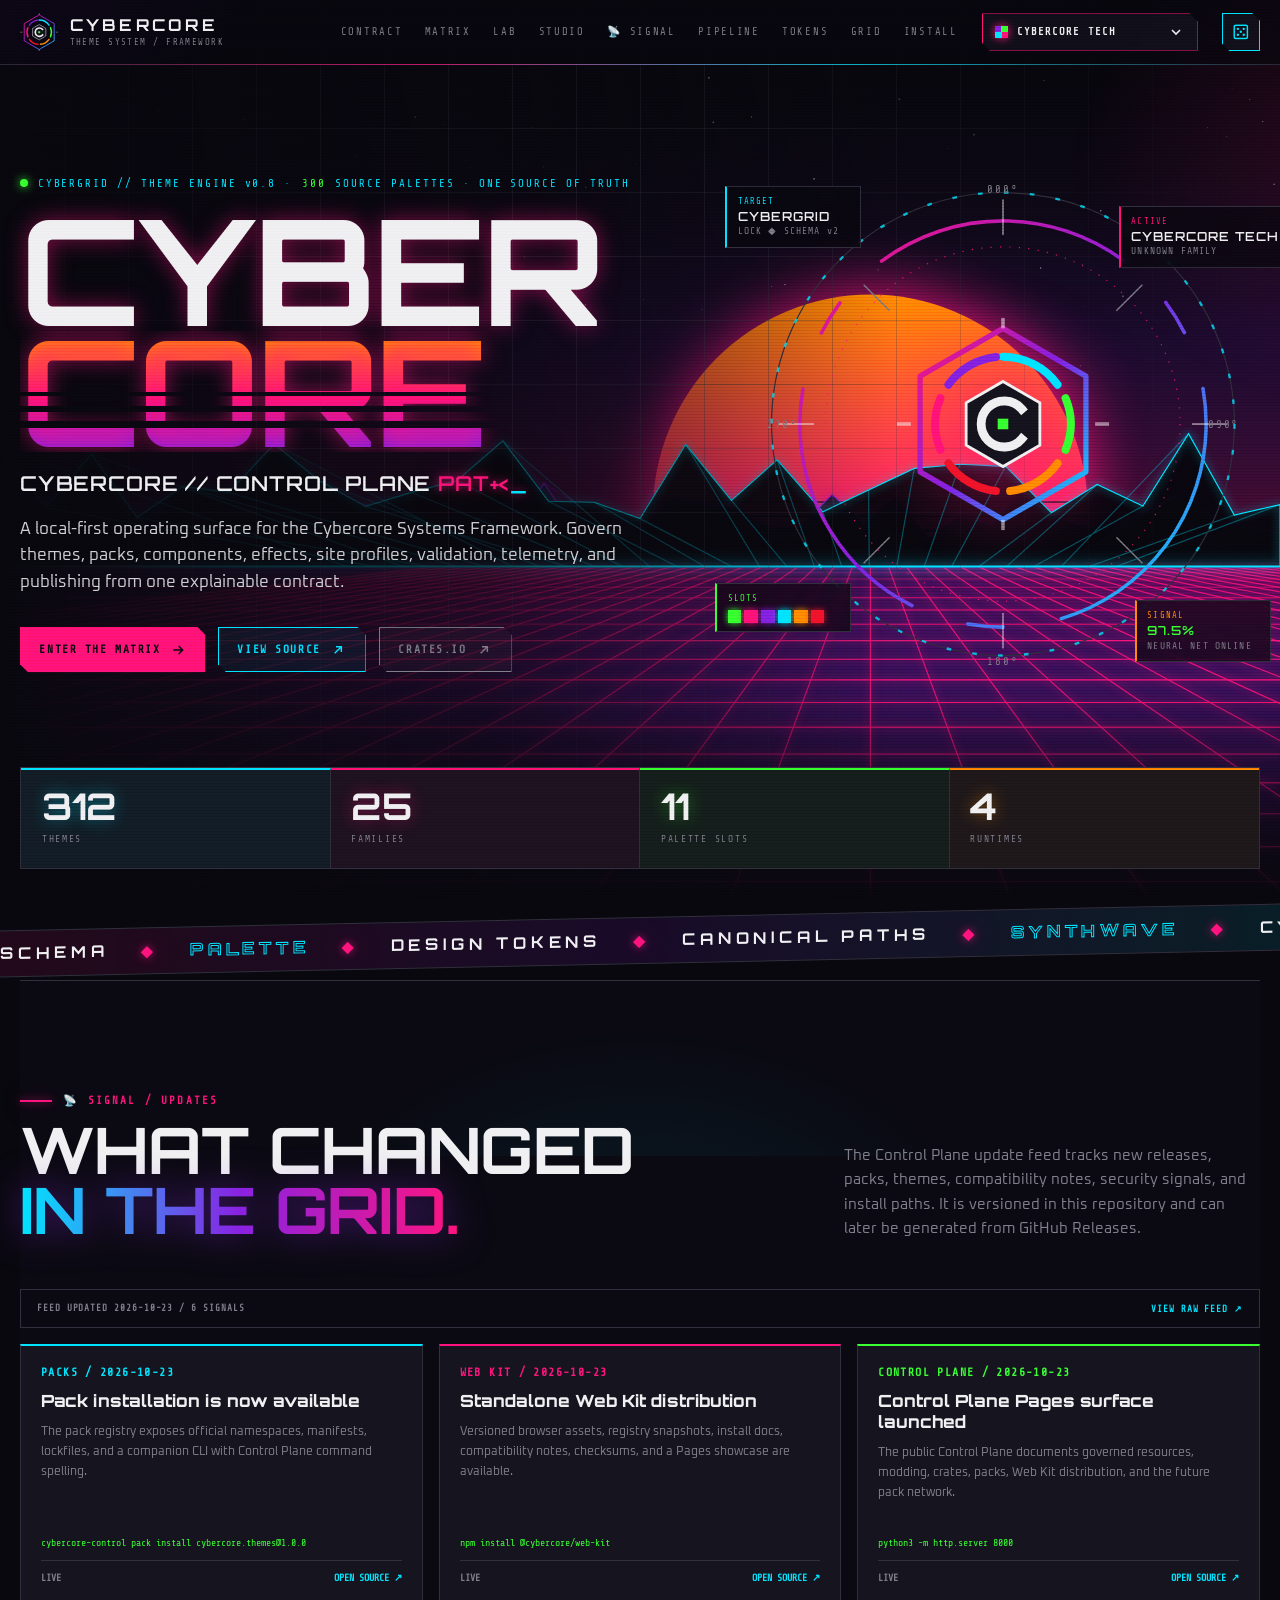
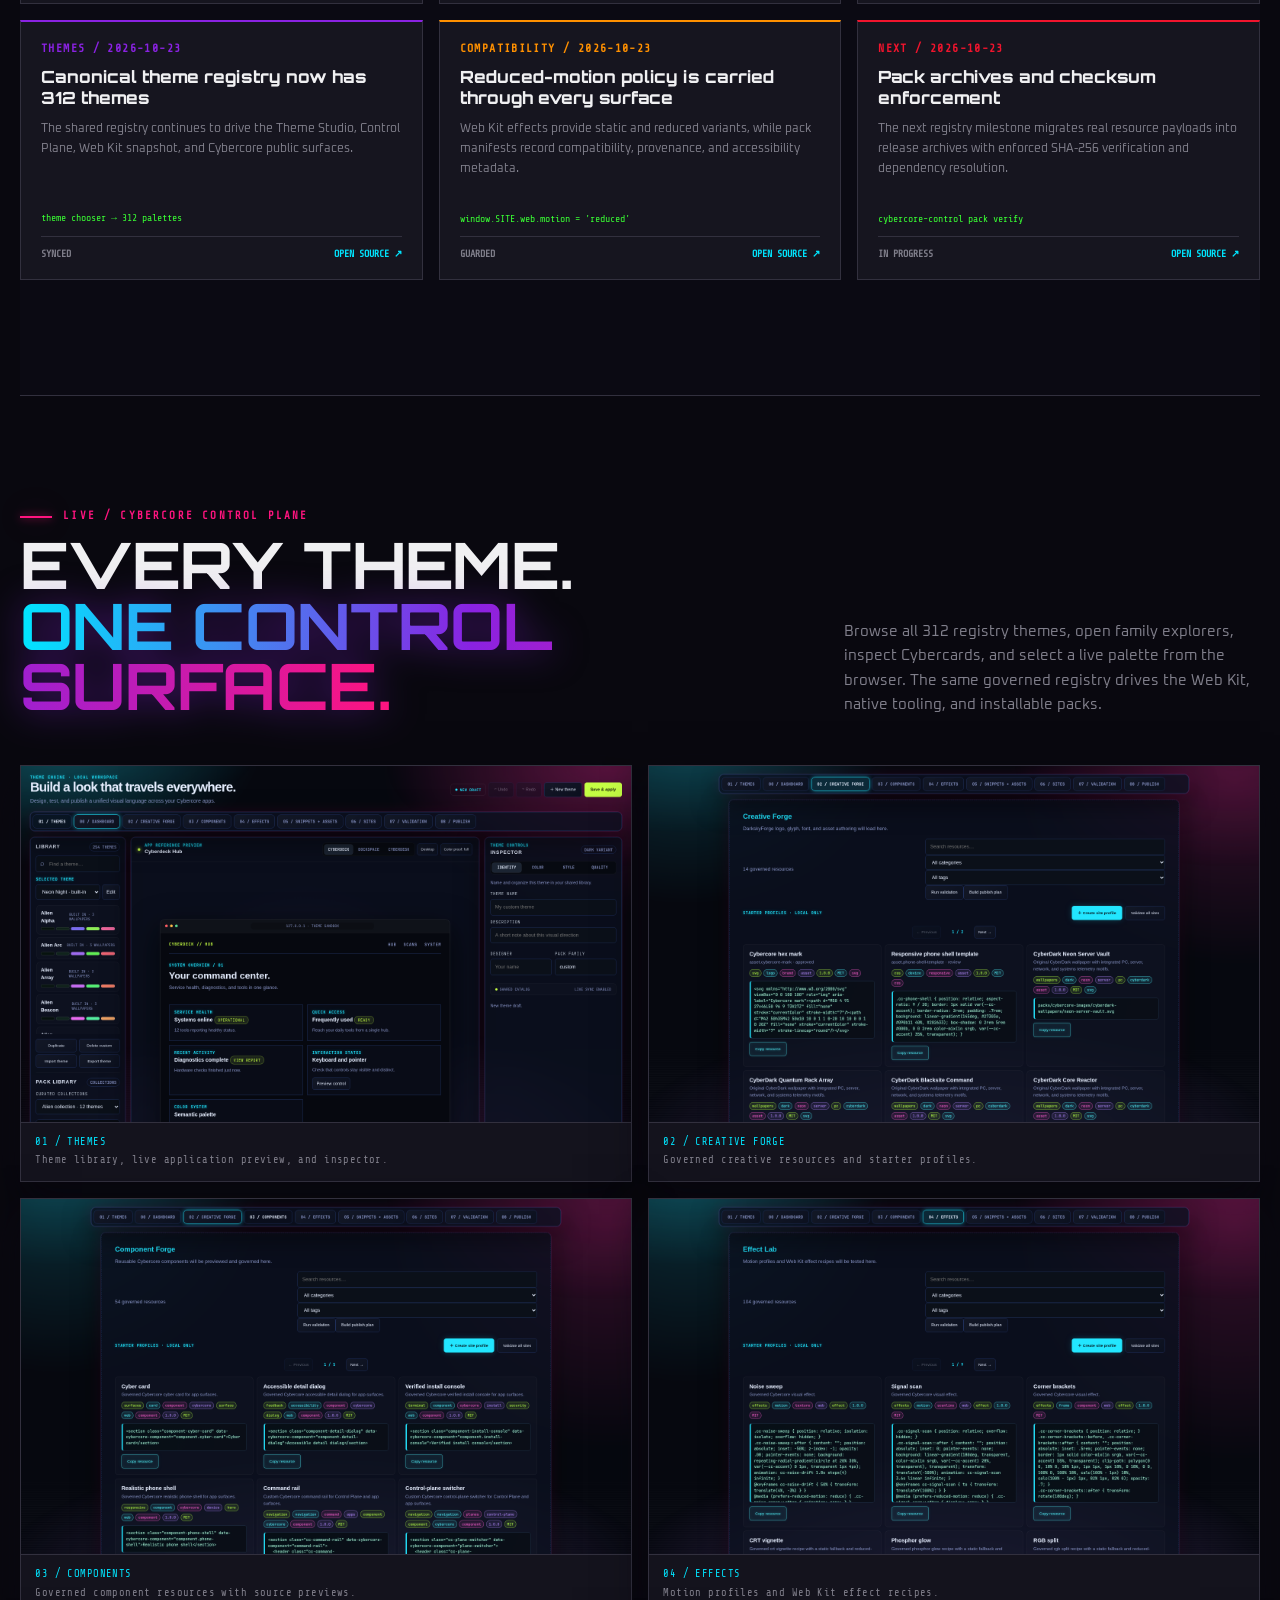
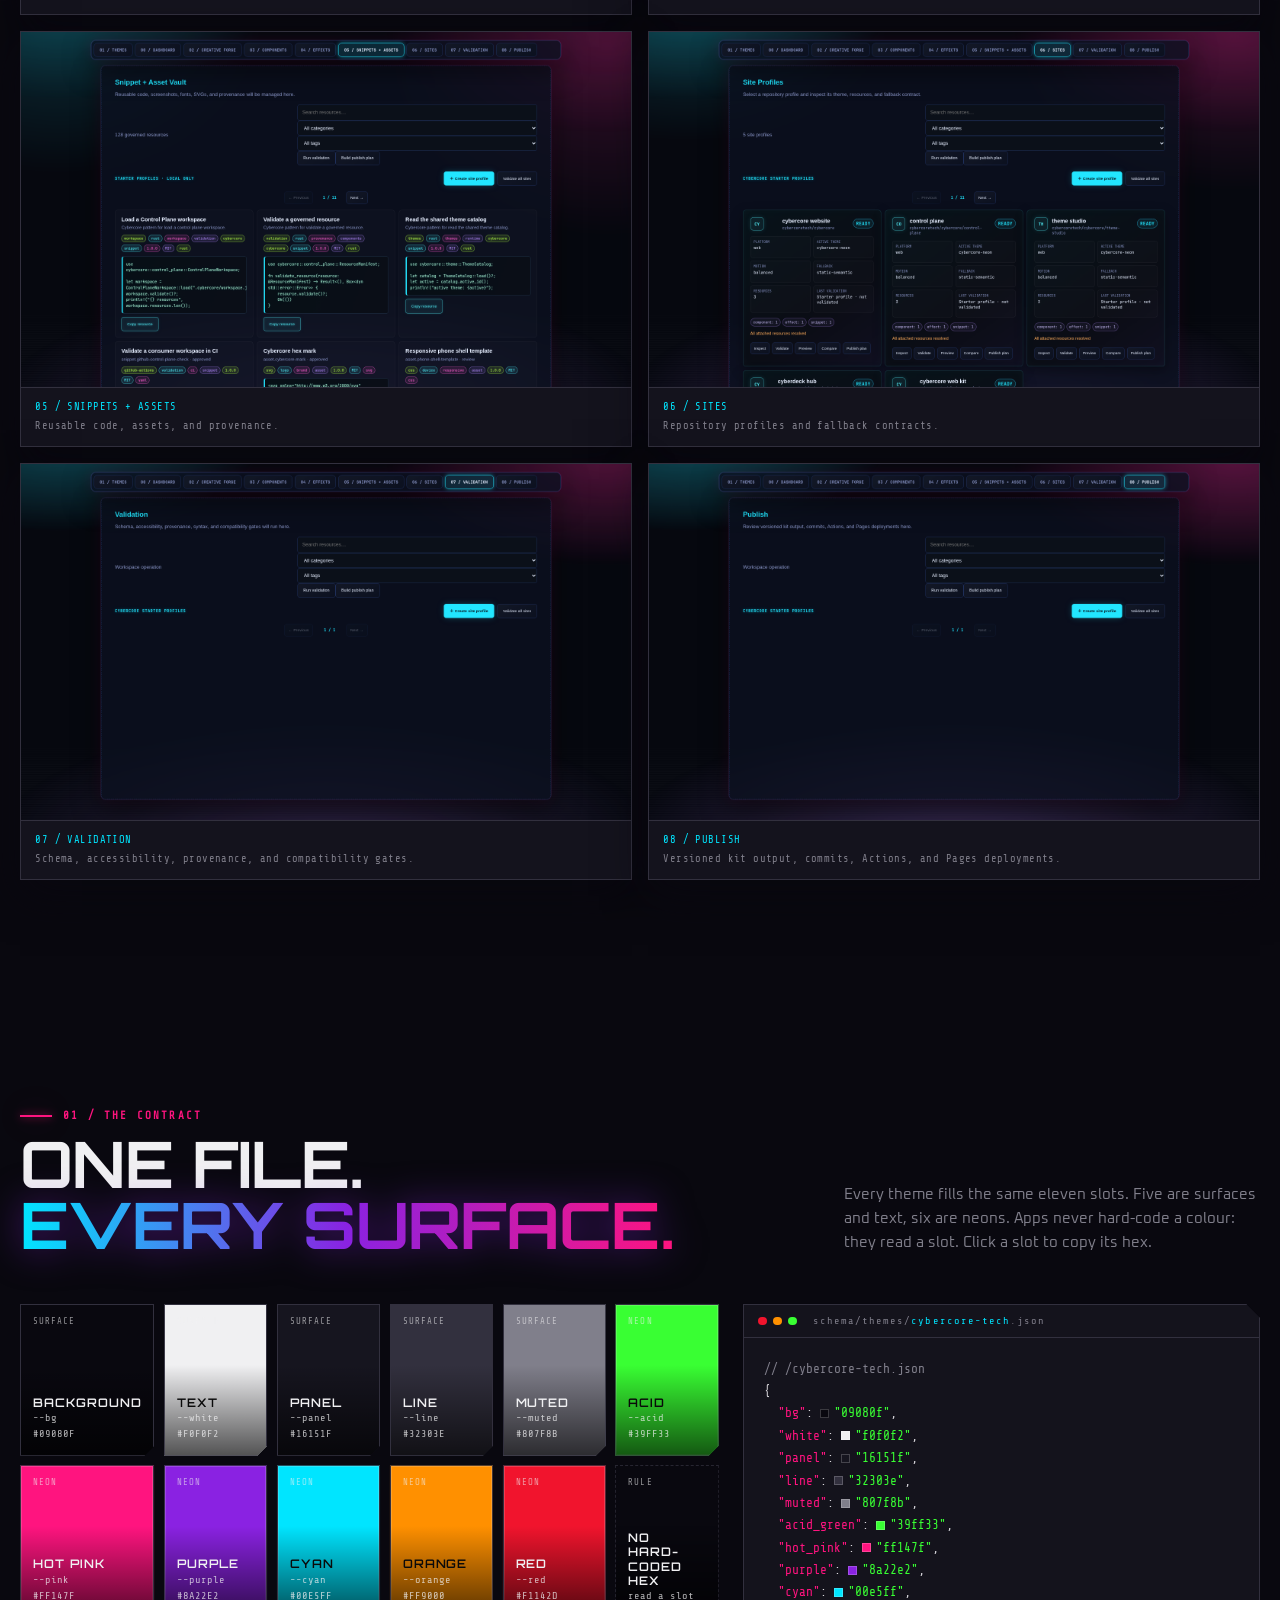
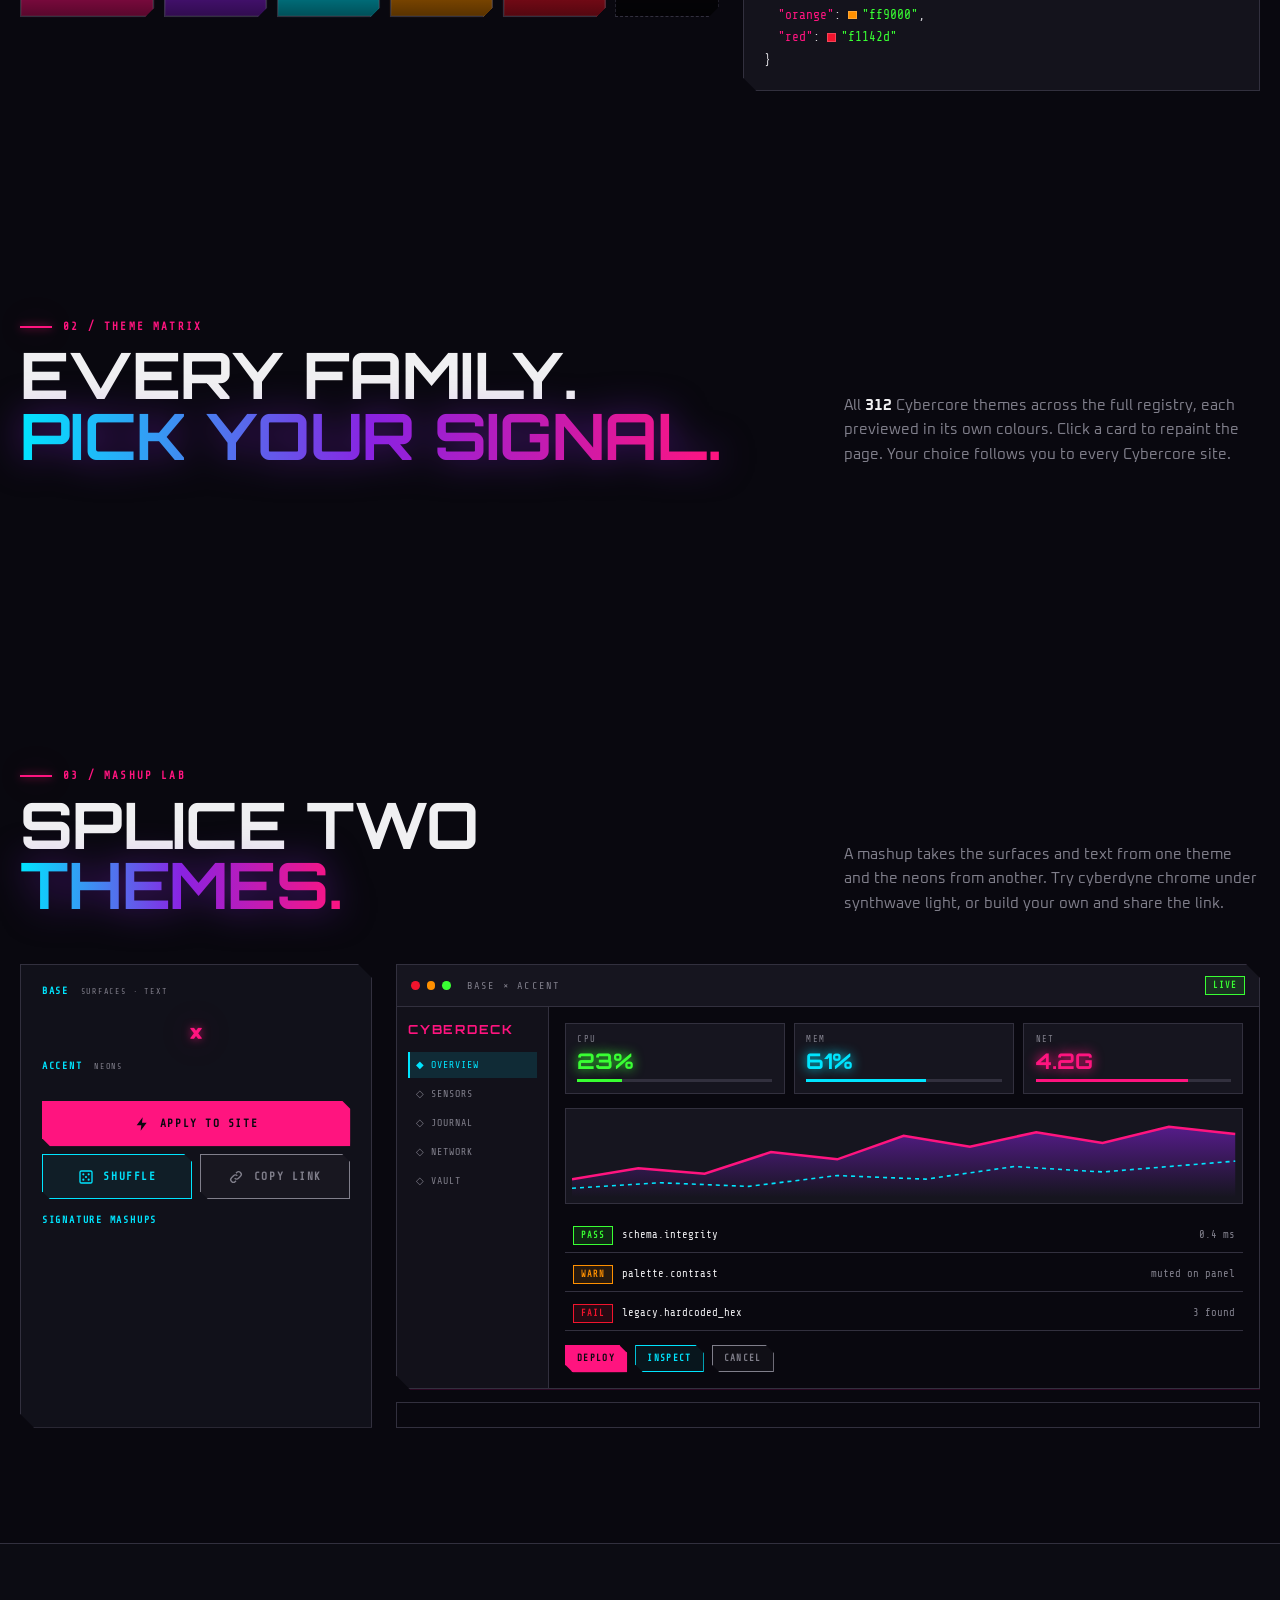
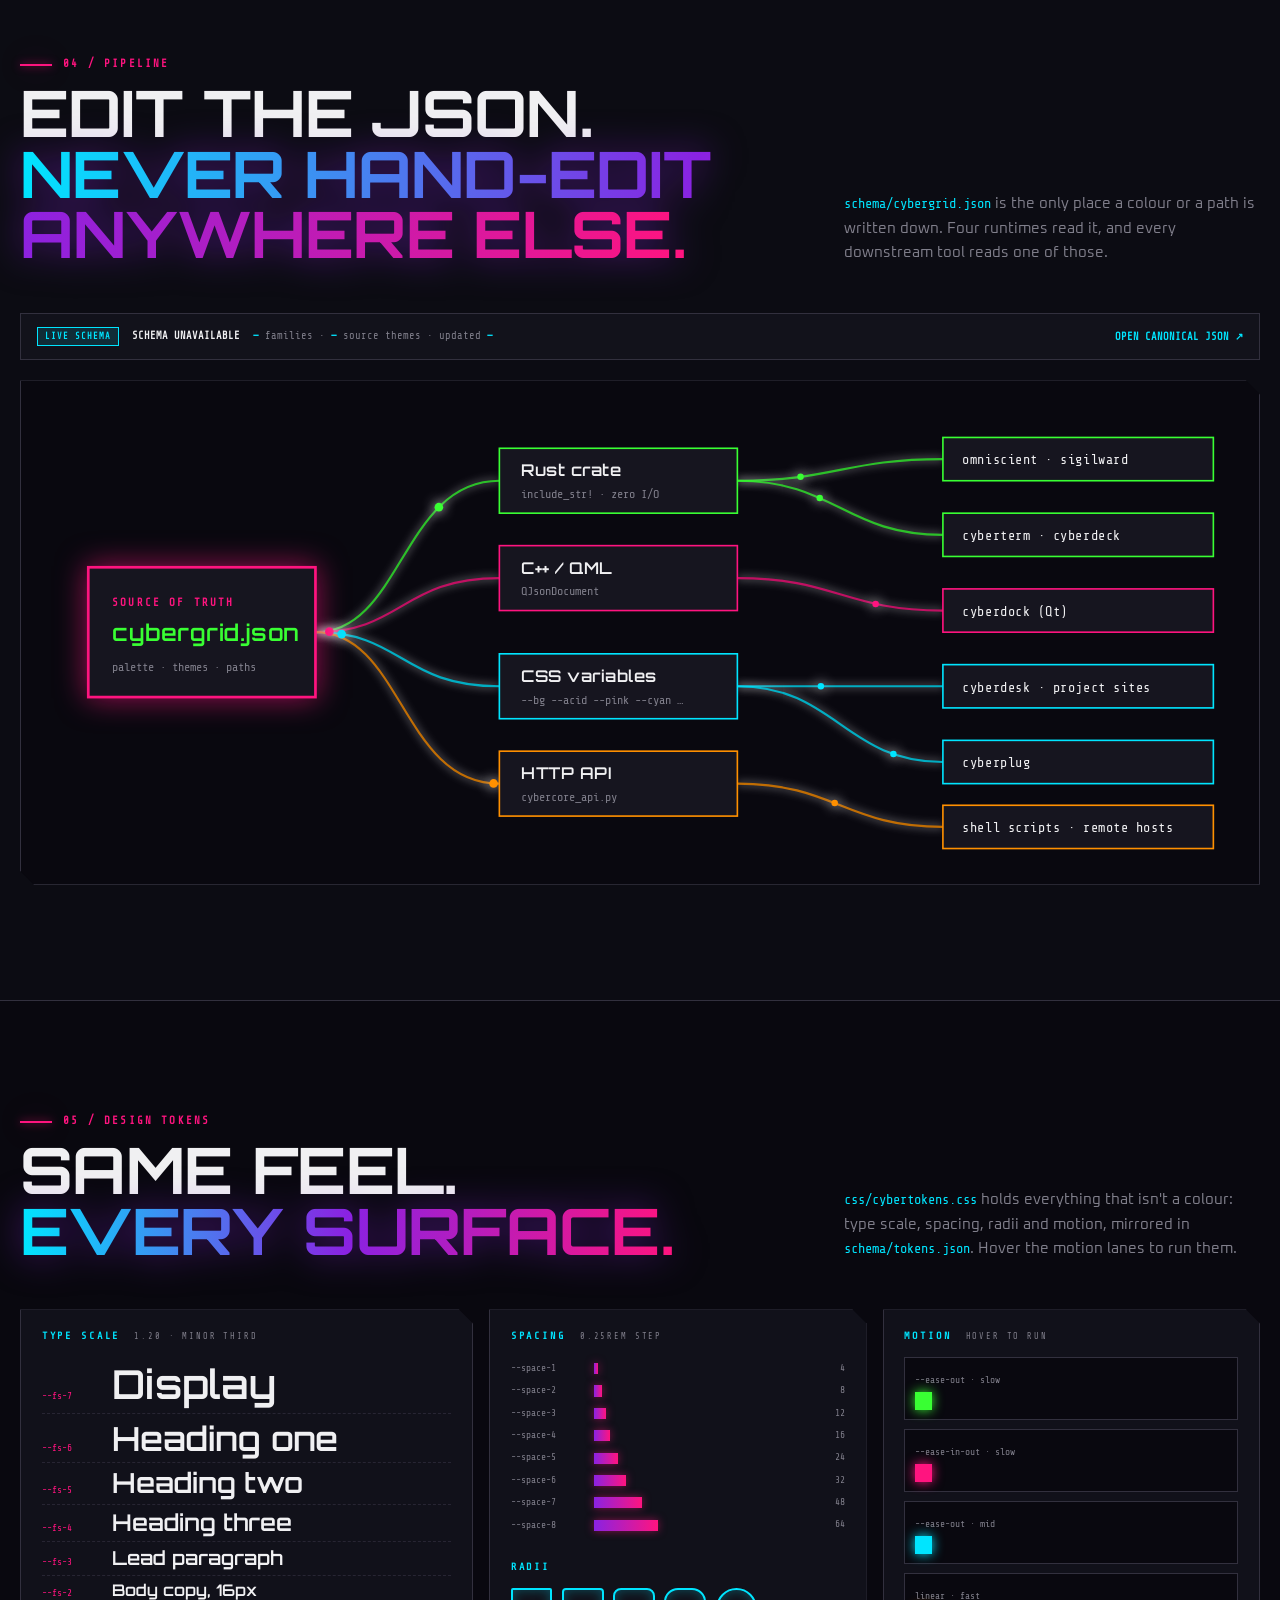
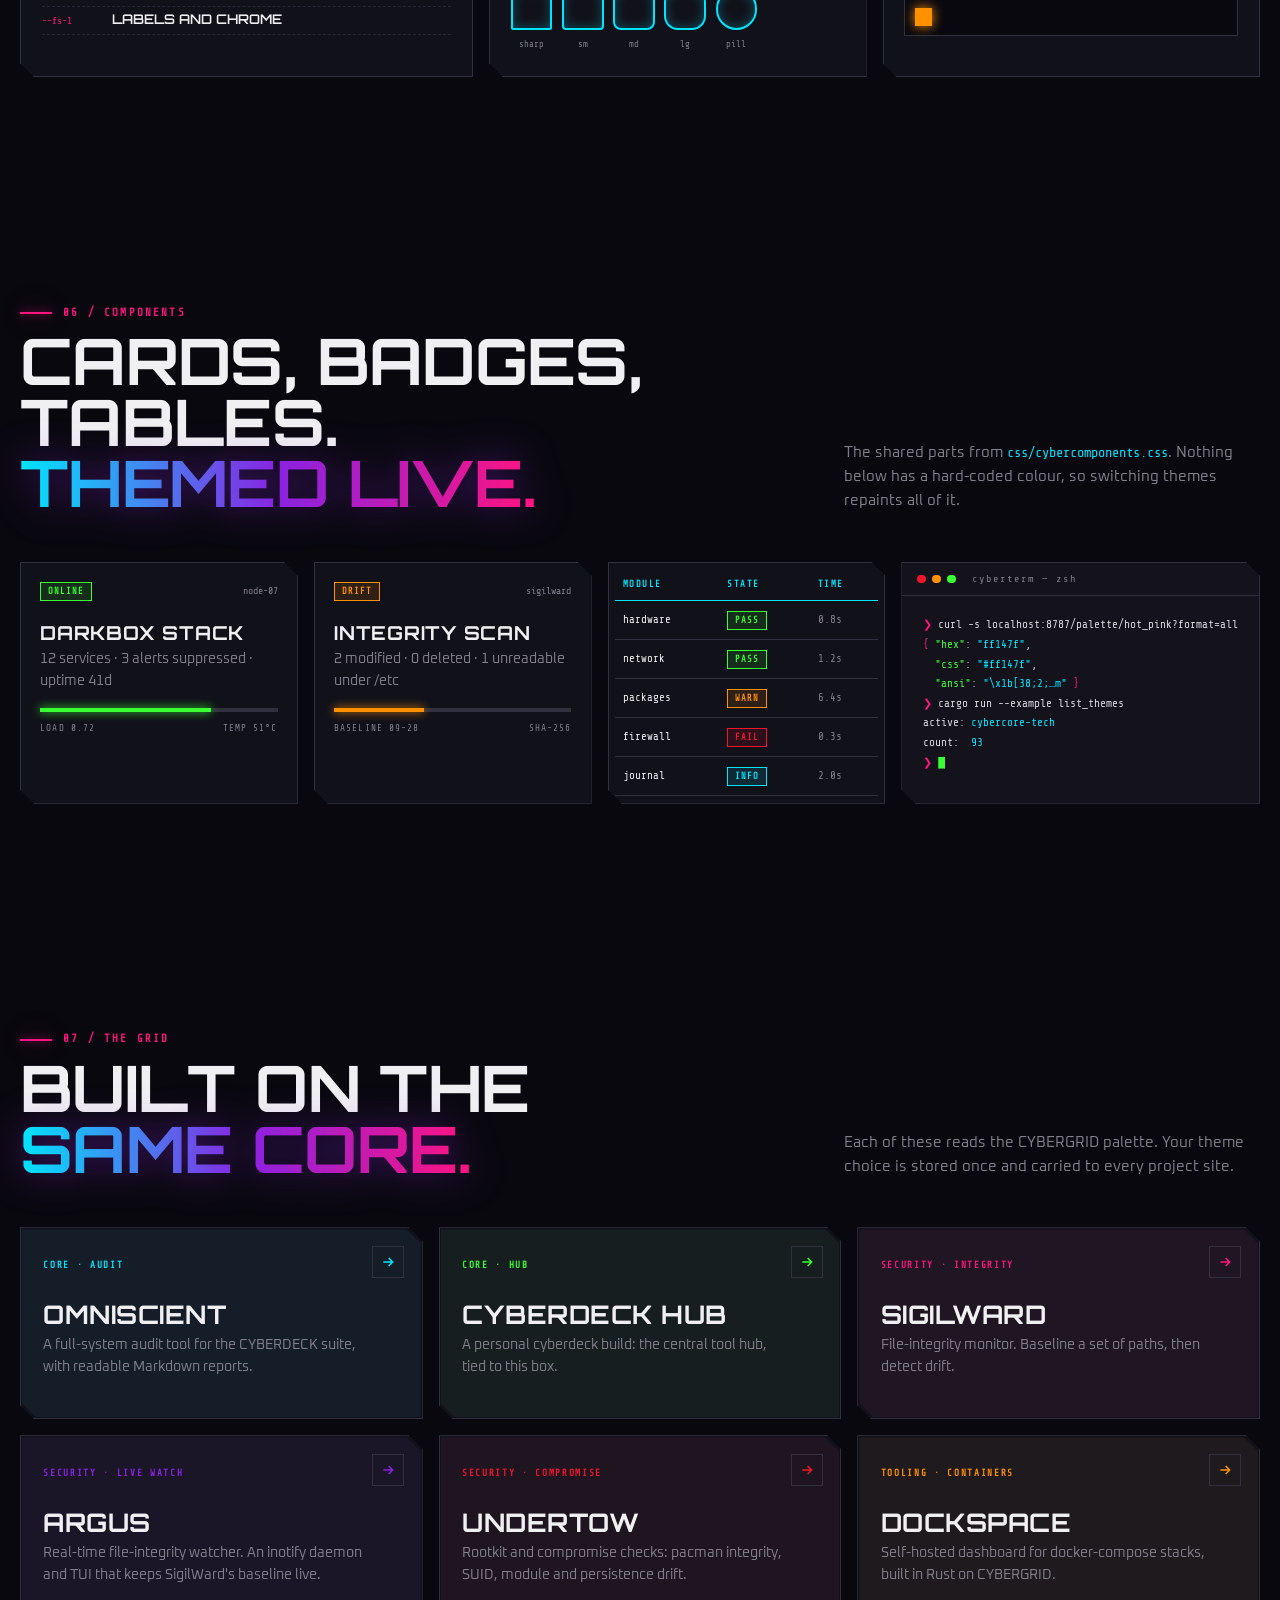
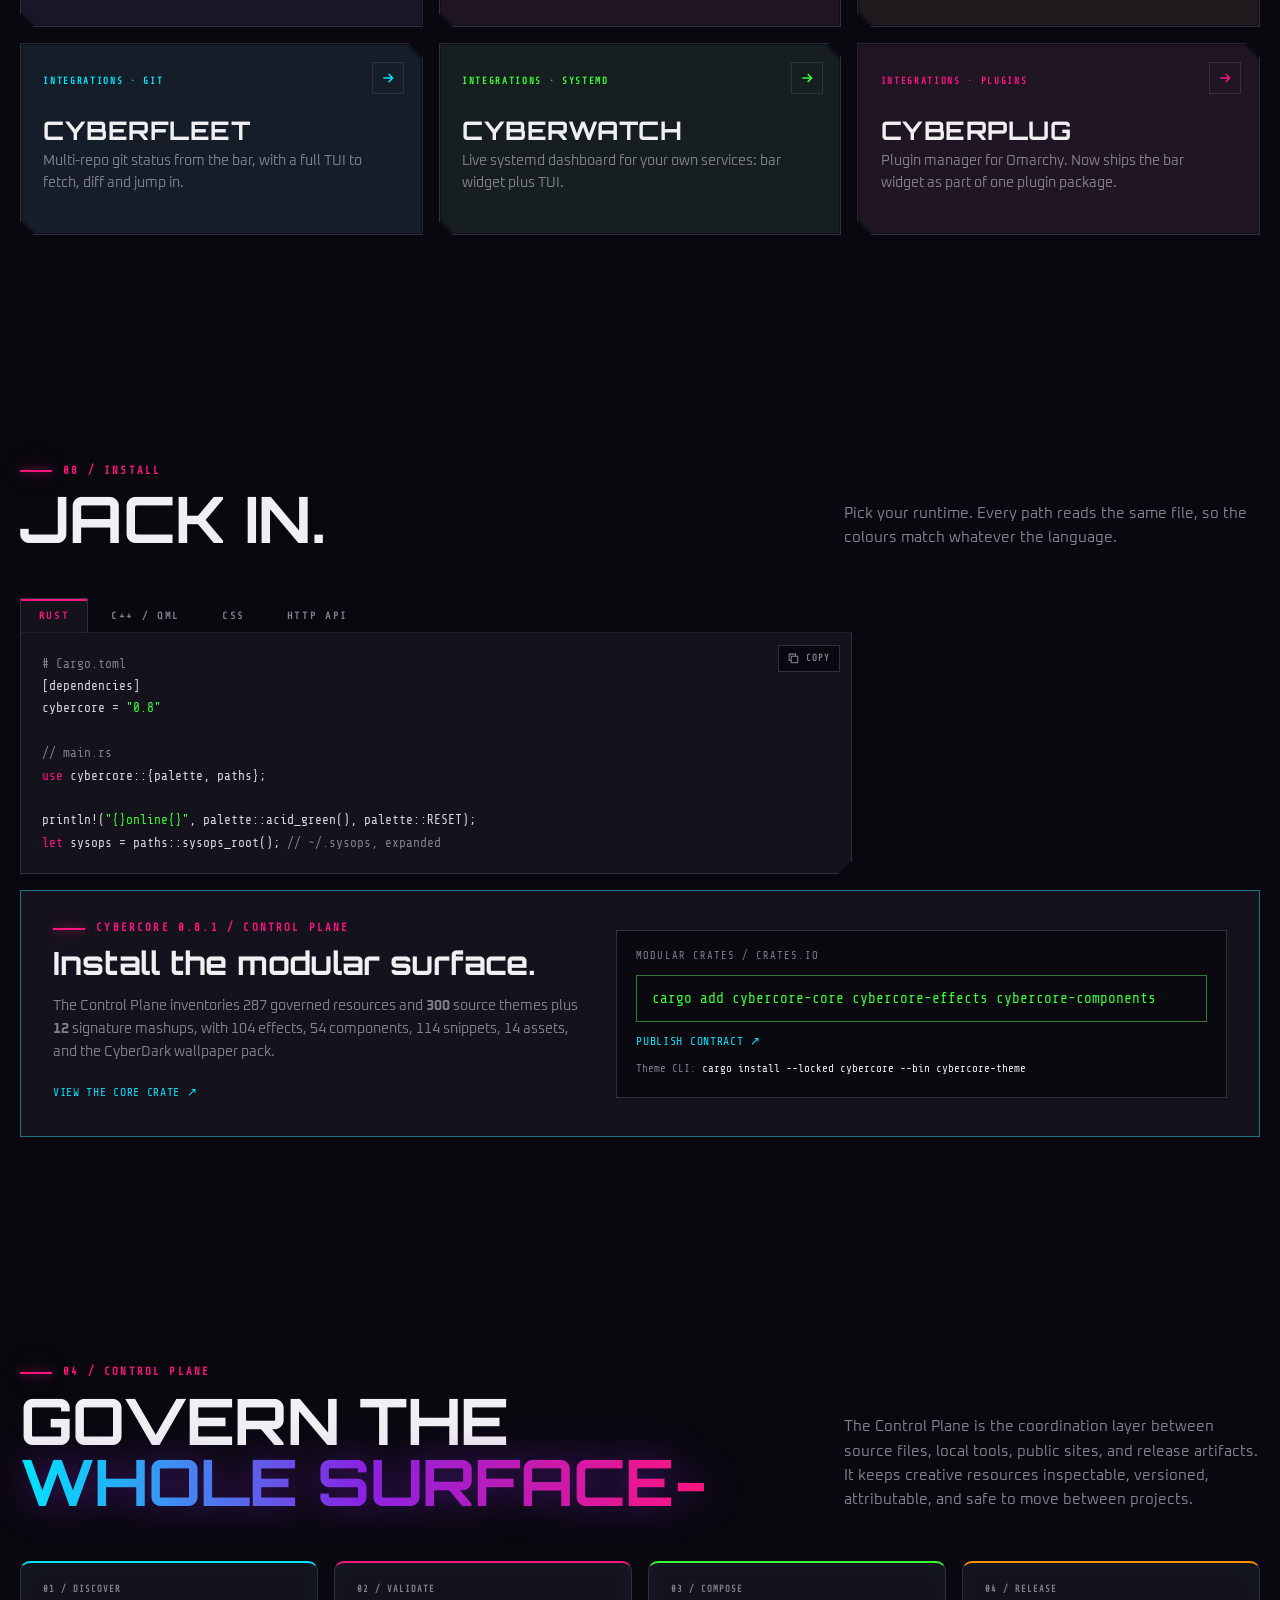
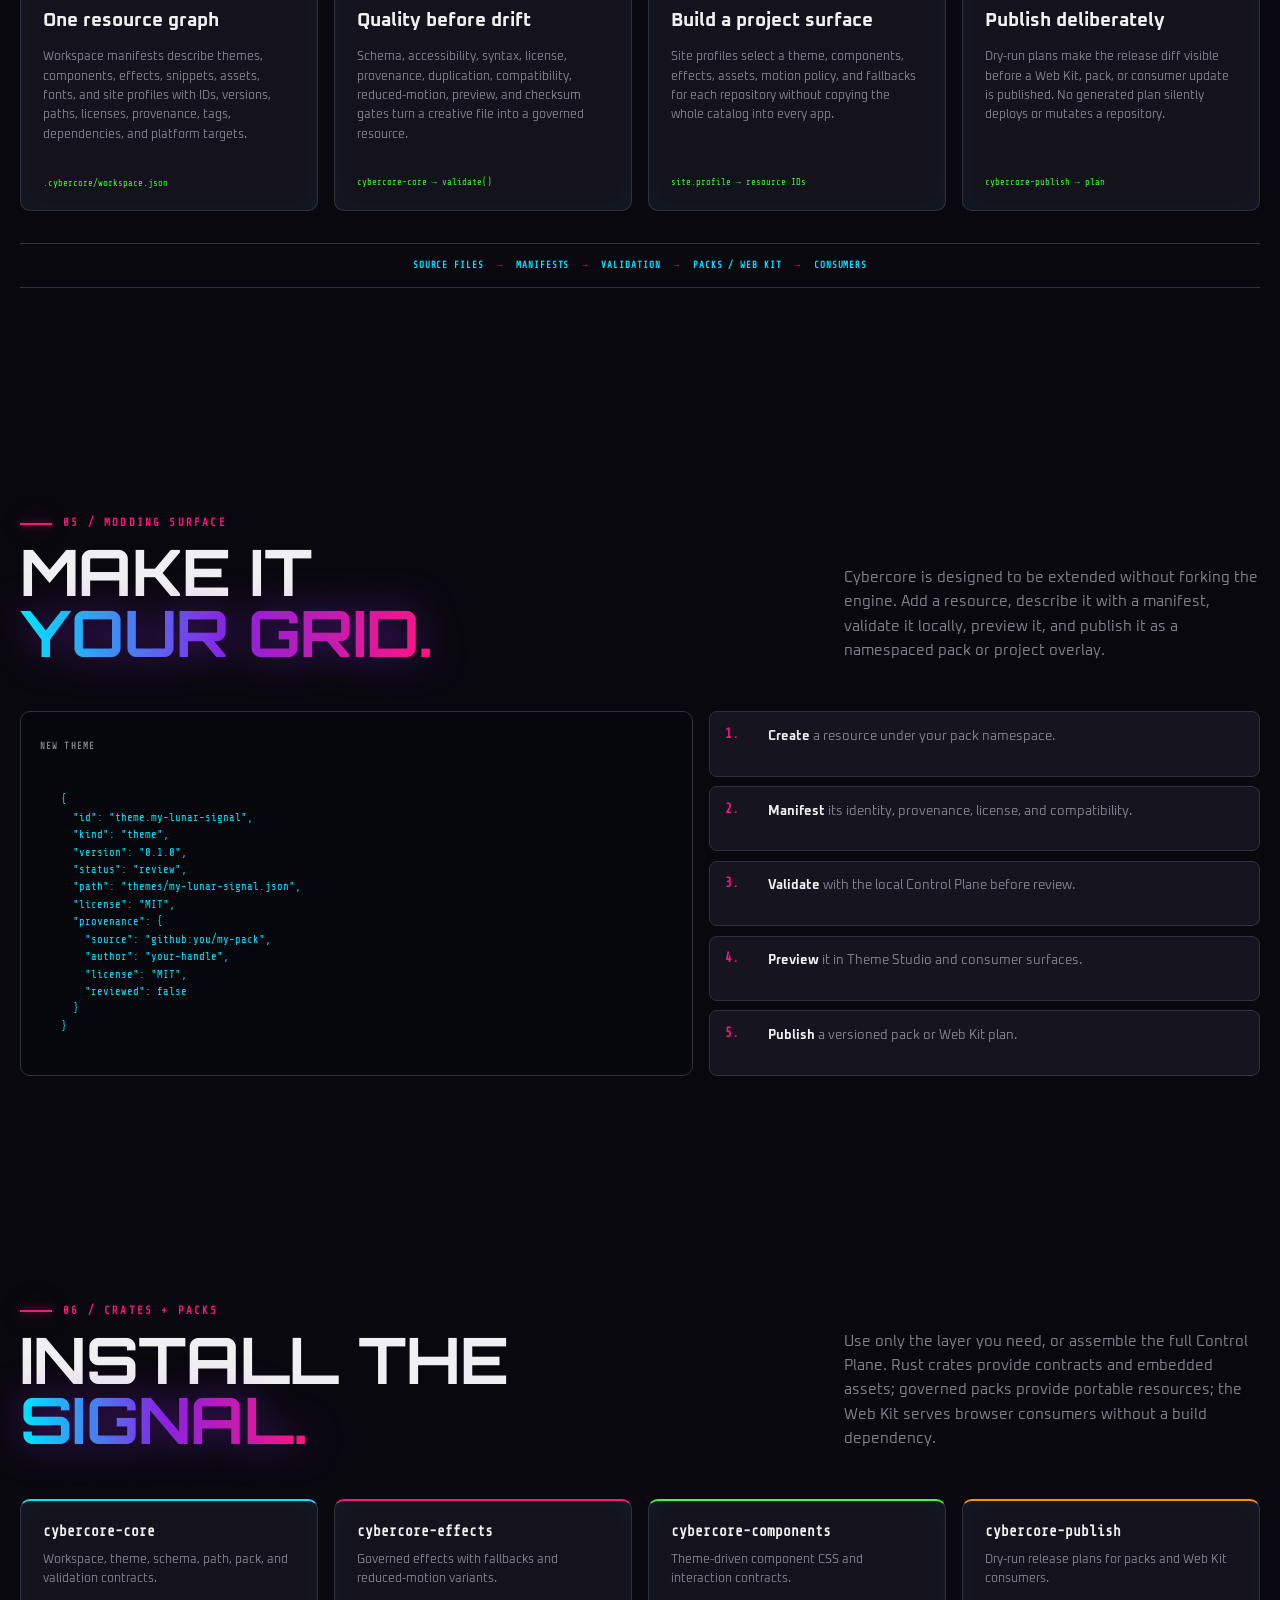
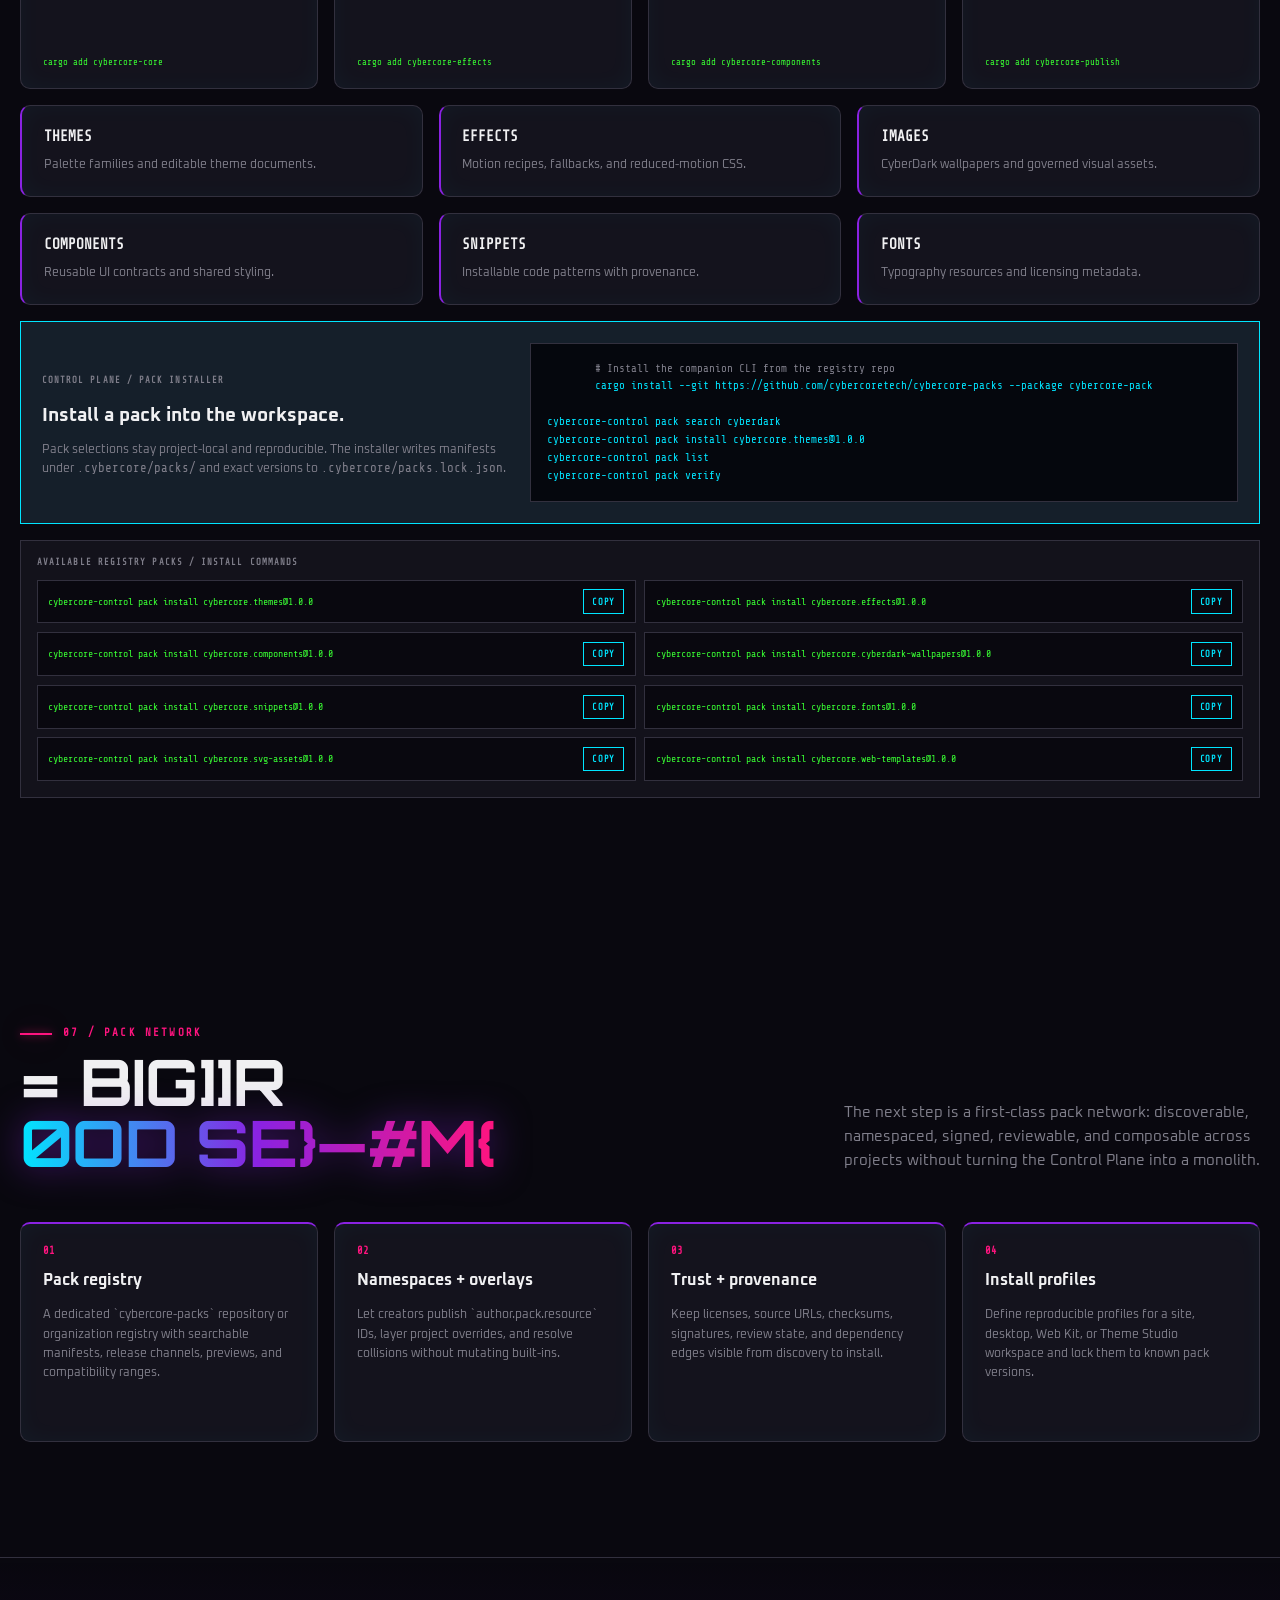
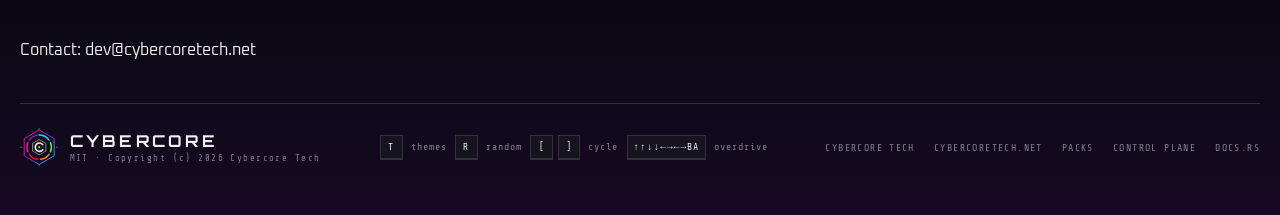
==== commit d15119f3: "Add copy buttons to registry pack commands Co-authored-by: Copilot <223556219+Copilot@users.noreply." ====
--- a/index.html
+++ b/index.html
@@ -618,14 +618,14 @@
       <div class="cp-pack-commands reveal">
 <div class="cp-code-label">AVAILABLE REGISTRY PACKS / INSTALL COMMANDS</div>
 <div class="cp-pack-command-grid">
-  <code>cybercore-control pack install cybercore.themes@1.0.0</code>
-  <code>cybercore-control pack install cybercore.effects@1.0.0</code>
-  <code>cybercore-control pack install cybercore.components@1.0.0</code>
-  <code>cybercore-control pack install cybercore.cyberdark-wallpapers@1.0.0</code>
-  <code>cybercore-control pack install cybercore.snippets@1.0.0</code>
-  <code>cybercore-control pack install cybercore.fonts@1.0.0</code>
-  <code>cybercore-control pack install cybercore.svg-assets@1.0.0</code>
-  <code>cybercore-control pack install cybercore.web-templates@1.0.0</code>
+  <div class="cp-pack-command"><code>cybercore-control pack install cybercore.themes@1.0.0</code><button type="button" class="copy-pack-command" data-copy-command="cybercore-control pack install cybercore.themes@1.0.0">COPY</button></div>
+  <div class="cp-pack-command"><code>cybercore-control pack install cybercore.effects@1.0.0</code><button type="button" class="copy-pack-command" data-copy-command="cybercore-control pack install cybercore.effects@1.0.0">COPY</button></div>
+  <div class="cp-pack-command"><code>cybercore-control pack install cybercore.components@1.0.0</code><button type="button" class="copy-pack-command" data-copy-command="cybercore-control pack install cybercore.components@1.0.0">COPY</button></div>
+  <div class="cp-pack-command"><code>cybercore-control pack install cybercore.cyberdark-wallpapers@1.0.0</code><button type="button" class="copy-pack-command" data-copy-command="cybercore-control pack install cybercore.cyberdark-wallpapers@1.0.0">COPY</button></div>
+  <div class="cp-pack-command"><code>cybercore-control pack install cybercore.snippets@1.0.0</code><button type="button" class="copy-pack-command" data-copy-command="cybercore-control pack install cybercore.snippets@1.0.0">COPY</button></div>
+  <div class="cp-pack-command"><code>cybercore-control pack install cybercore.fonts@1.0.0</code><button type="button" class="copy-pack-command" data-copy-command="cybercore-control pack install cybercore.fonts@1.0.0">COPY</button></div>
+  <div class="cp-pack-command"><code>cybercore-control pack install cybercore.svg-assets@1.0.0</code><button type="button" class="copy-pack-command" data-copy-command="cybercore-control pack install cybercore.svg-assets@1.0.0">COPY</button></div>
+  <div class="cp-pack-command"><code>cybercore-control pack install cybercore.web-templates@1.0.0</code><button type="button" class="copy-pack-command" data-copy-command="cybercore-control pack install cybercore.web-templates@1.0.0">COPY</button></div>
 </div>
       </div>
     </section>
--- a/control-plane.css
+++ b/control-plane.css
@@ -5,7 +5,7 @@
 .cp-card { min-height:250px; border-top:2px solid var(--cyan); }
 .cp-card-cyan { border-top-color:var(--cyan); }.cp-card-pink { border-top-color:var(--pink); }.cp-card-green { border-top-color:var(--acid); }.cp-card-orange { border-top-color:var(--orange); }
 .cp-index,.cp-code-label { color:var(--muted); font:700 .56rem var(--mono); letter-spacing:.12em; }
-.cp-pack-commands { margin-top:1rem; padding:1rem; border:1px solid var(--line); background:color-mix(in srgb,var(--panel) 75%,var(--bg)); }.cp-pack-command-grid { display:grid; grid-template-columns:repeat(2,minmax(0,1fr)); gap:.55rem; margin-top:.8rem; }.cp-pack-command-grid code { display:block; padding:.7rem .8rem; overflow-wrap:anywhere; color:var(--acid); background:var(--bg); border:1px solid var(--line); font:.62rem/1.4 var(--mono); transition:border-color .2s, color .2s; }.cp-pack-command-grid code:hover { color:var(--cyan); border-color:var(--cyan); }
+.cp-pack-commands { margin-top:1rem; padding:1rem; border:1px solid var(--line); background:color-mix(in srgb,var(--panel) 75%,var(--bg)); }.cp-pack-command-grid { display:grid; grid-template-columns:repeat(2,minmax(0,1fr)); gap:.55rem; margin-top:.8rem; }.cp-pack-command { display:flex; align-items:center; gap:.6rem; min-width:0; padding:.55rem .65rem; background:var(--bg); border:1px solid var(--line); }.cp-pack-command code { min-width:0; flex:1; overflow-wrap:anywhere; color:var(--acid); font:.62rem/1.4 var(--mono); transition:color .2s; }.cp-pack-command:hover { border-color:var(--cyan); }.cp-pack-command:hover code { color:var(--cyan); }.copy-pack-command { flex:none; padding:.38rem .5rem; color:var(--cyan); background:transparent; border:1px solid var(--cyan); font:800 .55rem var(--mono); letter-spacing:.08em; cursor:pointer; }.copy-pack-command:hover { color:var(--bg); background:var(--cyan); }
 .cp-card h3 { margin:0; font-size:1.2rem; }.cp-card p,.cp-resource span,.cp-pack-grid span,.cp-roadmap p { margin:0; color:var(--muted); font-size:.78rem; line-height:1.55; }.cp-card code,.cp-resource code { margin-top:auto; color:var(--acid); font:.56rem var(--mono); }
 .cp-flow { display:flex; align-items:center; justify-content:center; flex-wrap:wrap; gap:.8rem; margin-top:2rem; padding:1rem; border-block:1px solid var(--line); color:var(--cyan); font:700 .58rem var(--mono); letter-spacing:.1em; }.cp-flow i { color:var(--pink); font-style:normal; }
 .cp-mod-grid { display:grid; grid-template-columns:1.1fr .9fr; gap:1rem; }.cp-code { padding:1.2rem; border:1px solid var(--line); border-radius:10px; background:#05070d; overflow:auto; }.cp-code pre { margin:1rem 0 0; color:var(--white); font:.66rem/1.65 var(--mono); }.cp-code pre code { color:var(--cyan); }.cp-list { display:grid; gap:.6rem; }.cp-list>div { display:grid; grid-template-columns:2rem 1fr; gap:.7rem; align-items:start; padding:.9rem; border:1px solid var(--line); border-radius:8px; background:var(--panel); }.cp-list b { color:var(--pink); font:700 .8rem var(--mono); }.cp-list span { color:var(--muted); font-size:.8rem; }.cp-list strong { color:var(--white); }
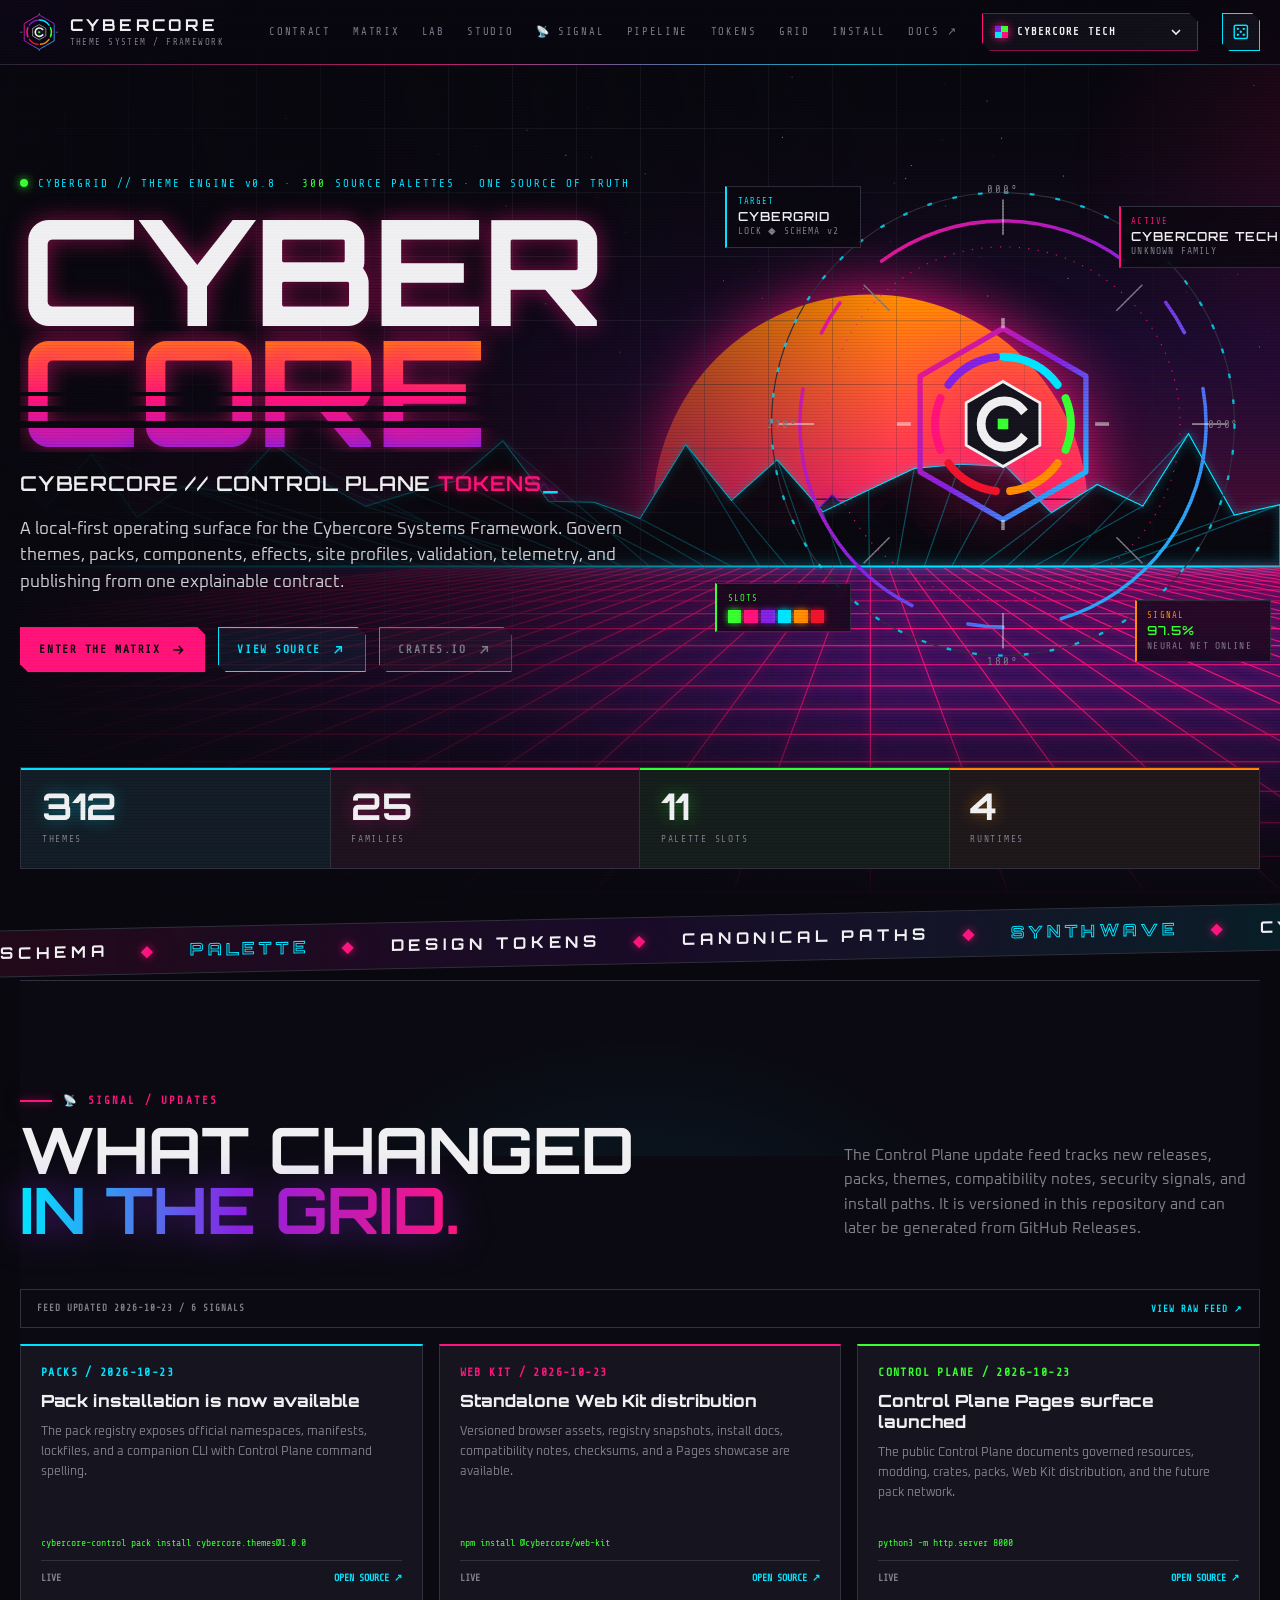
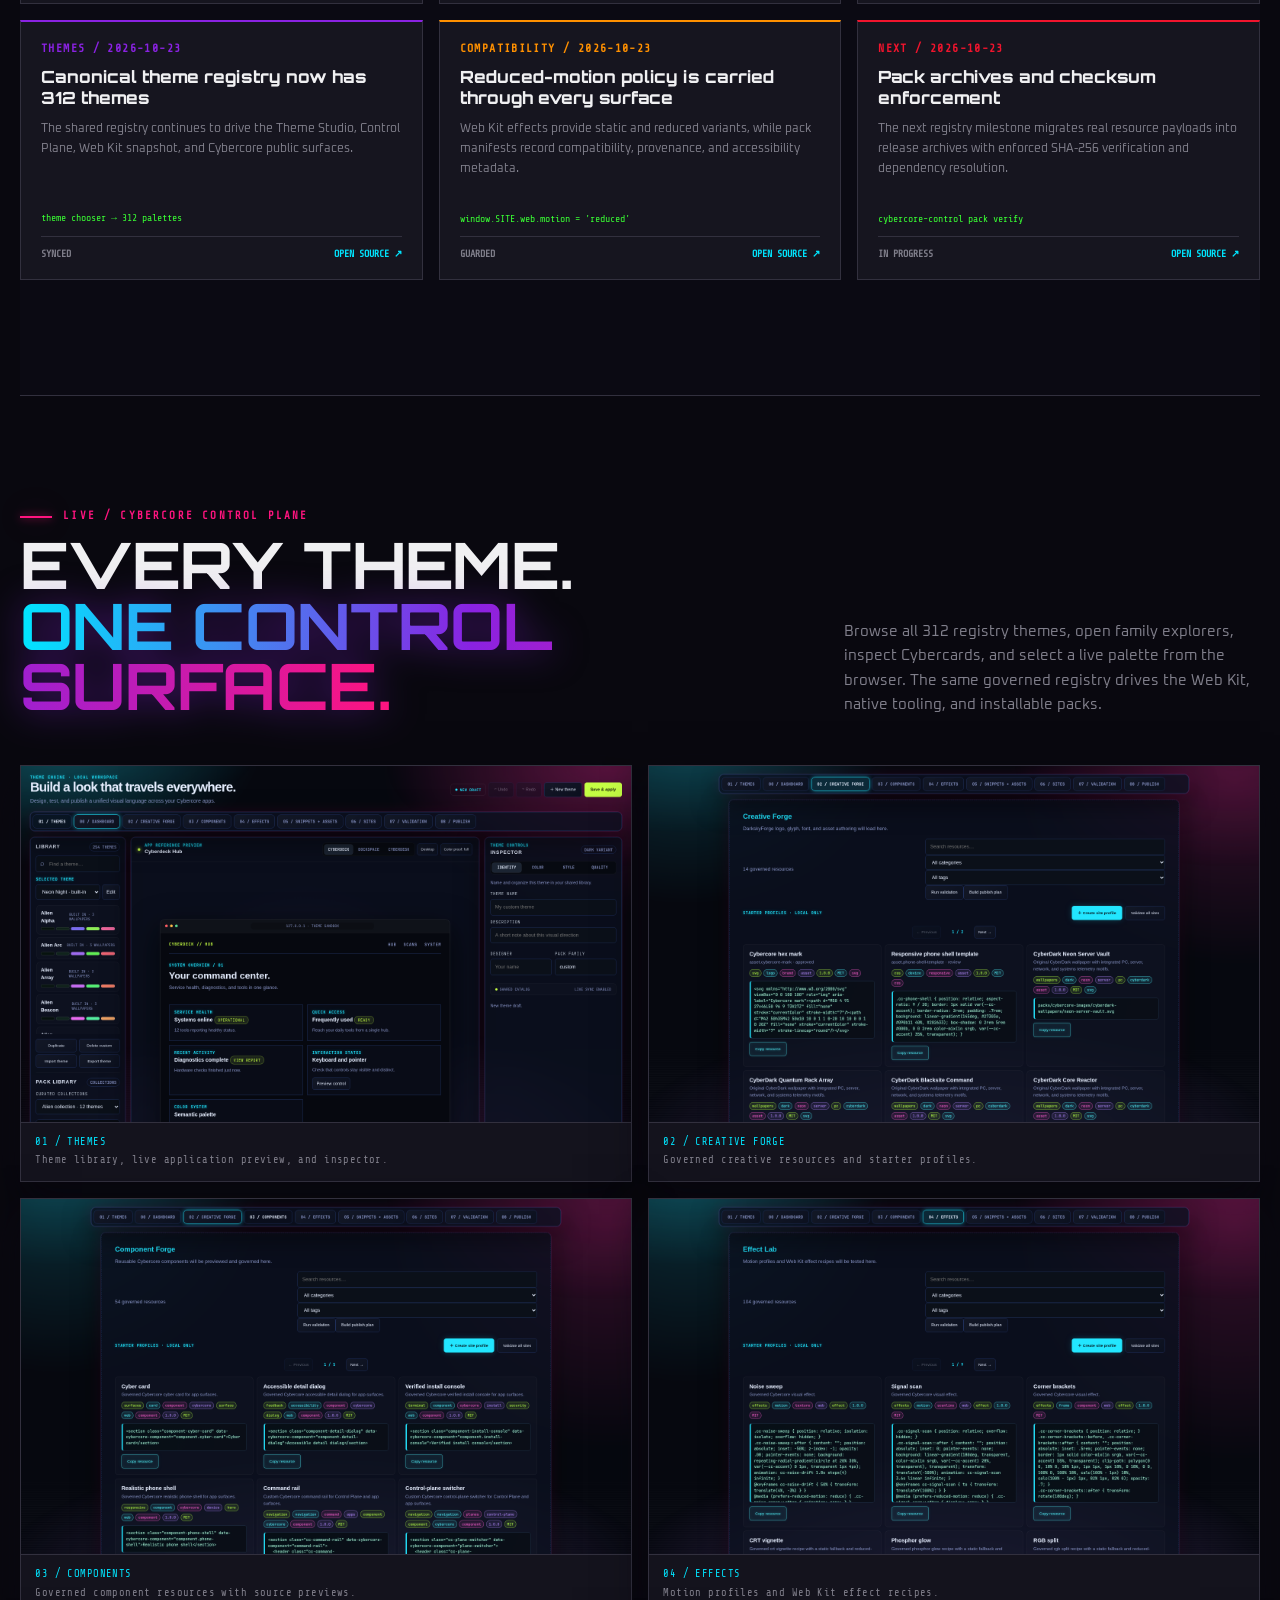
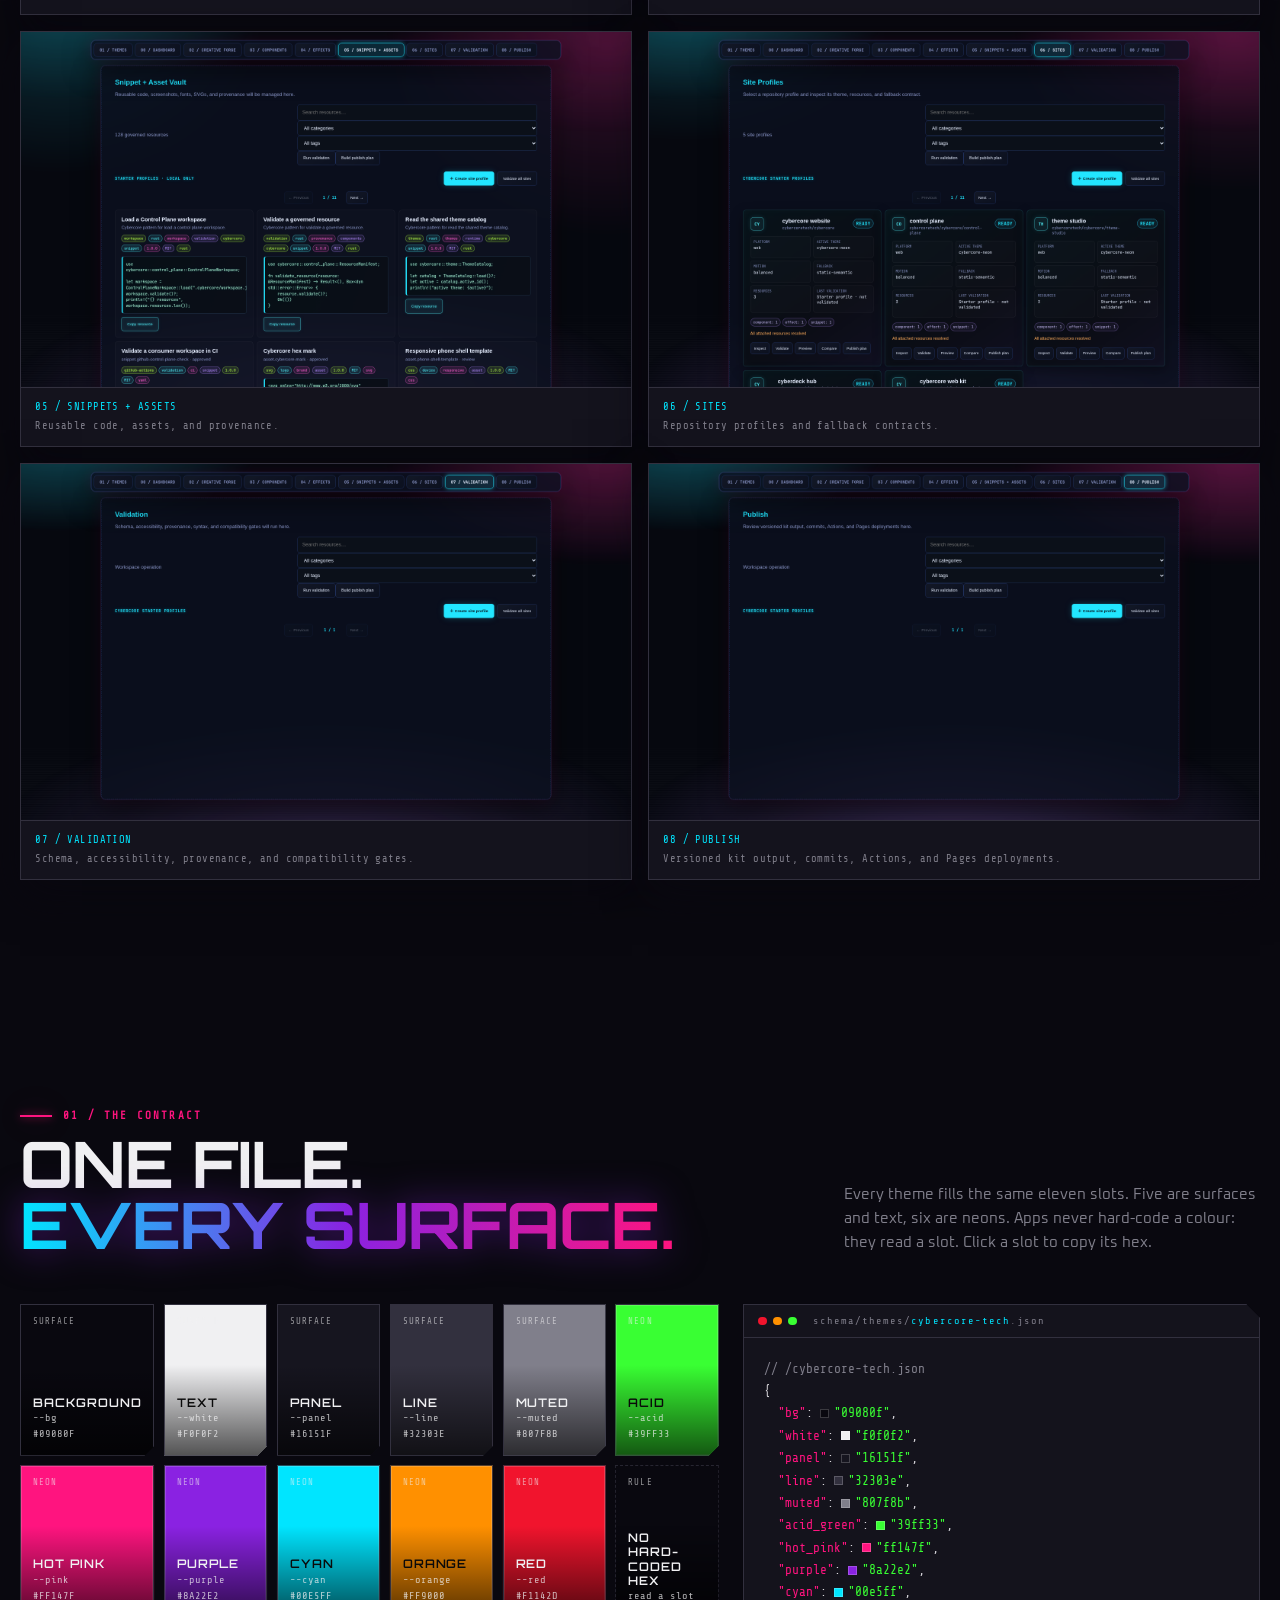
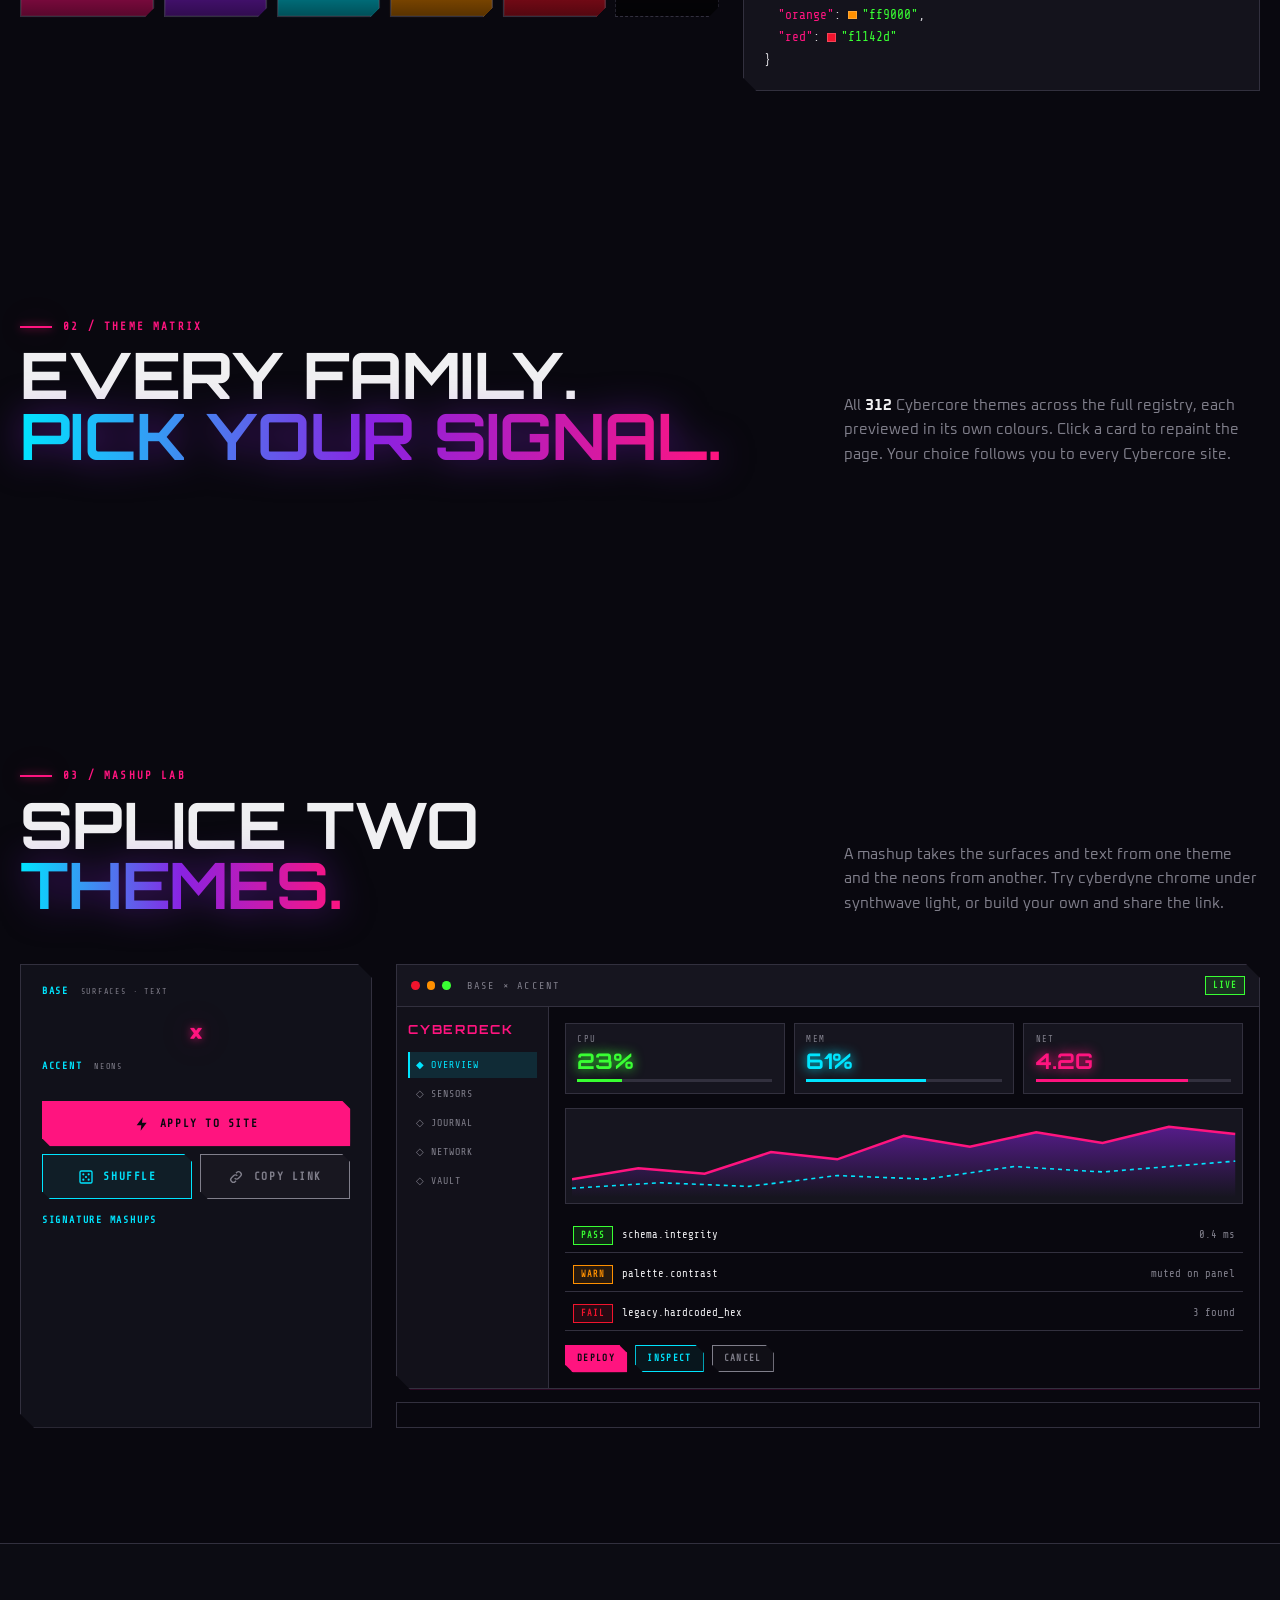
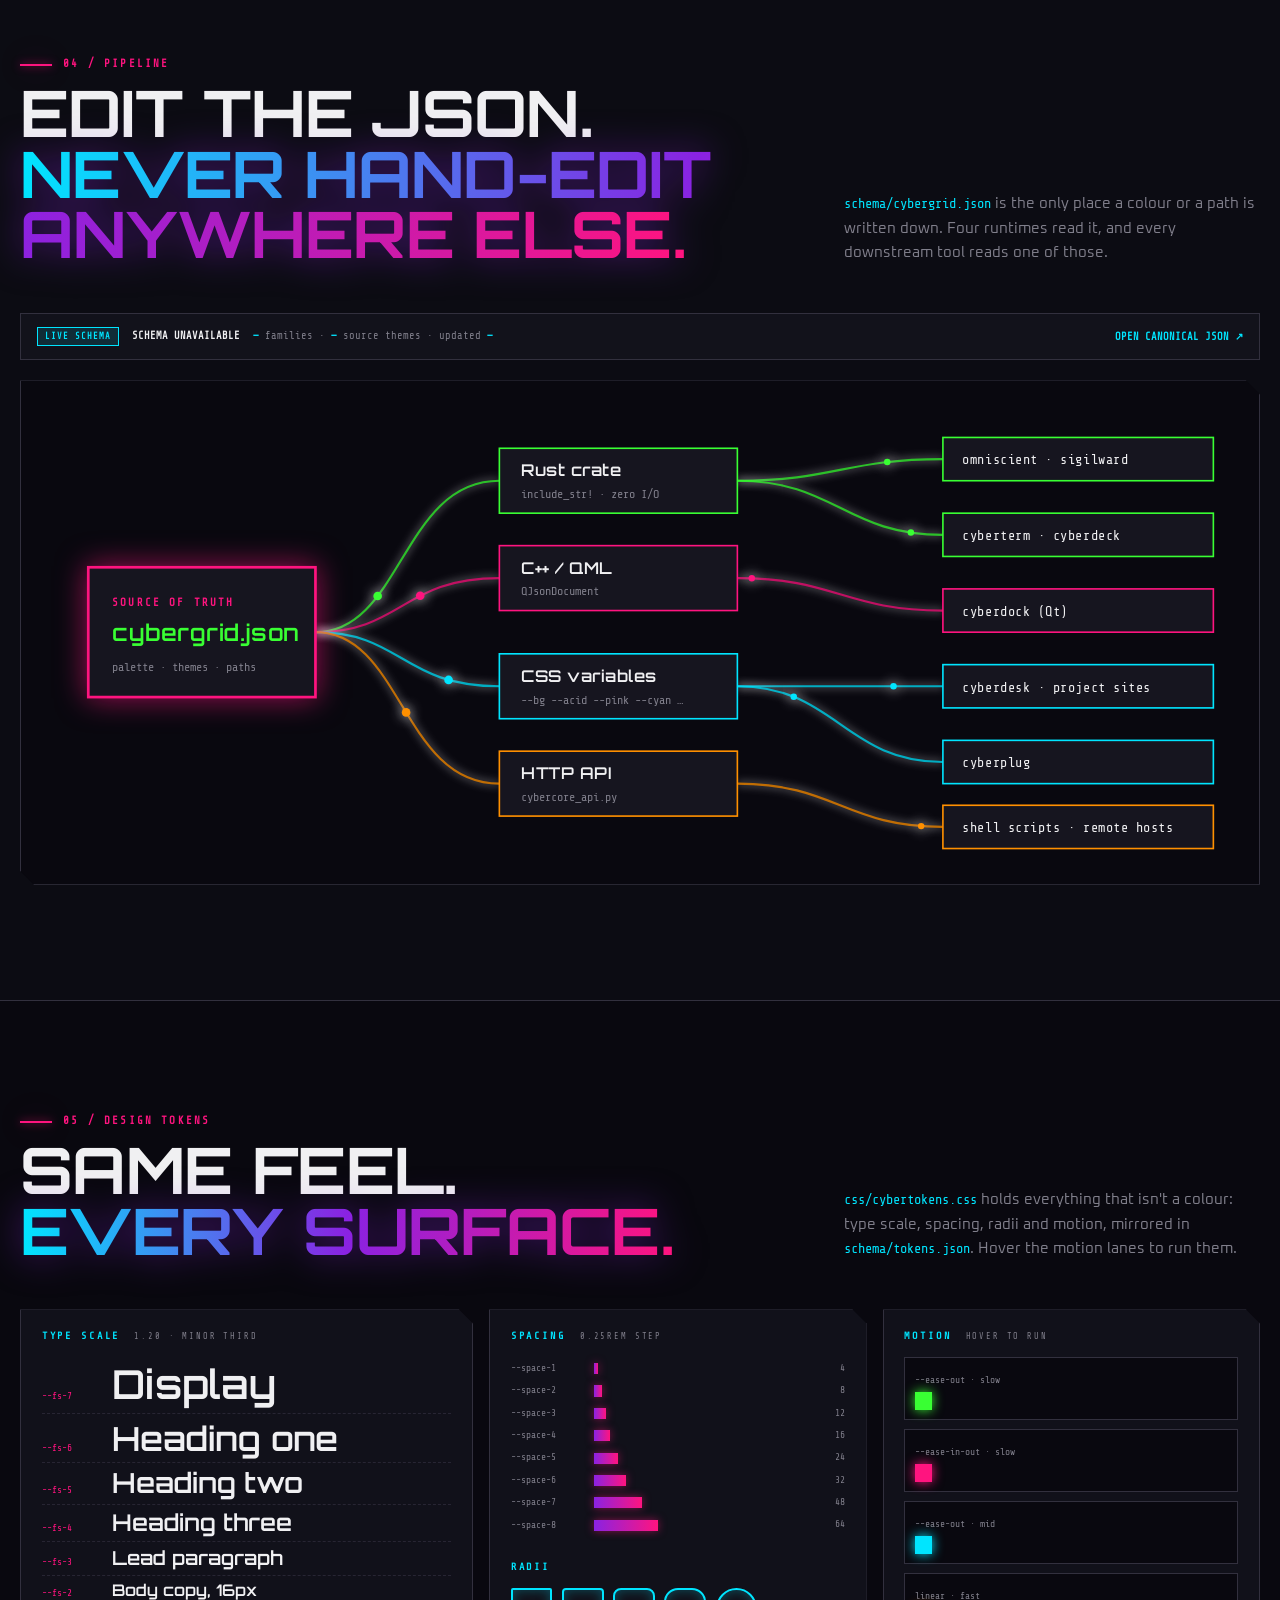
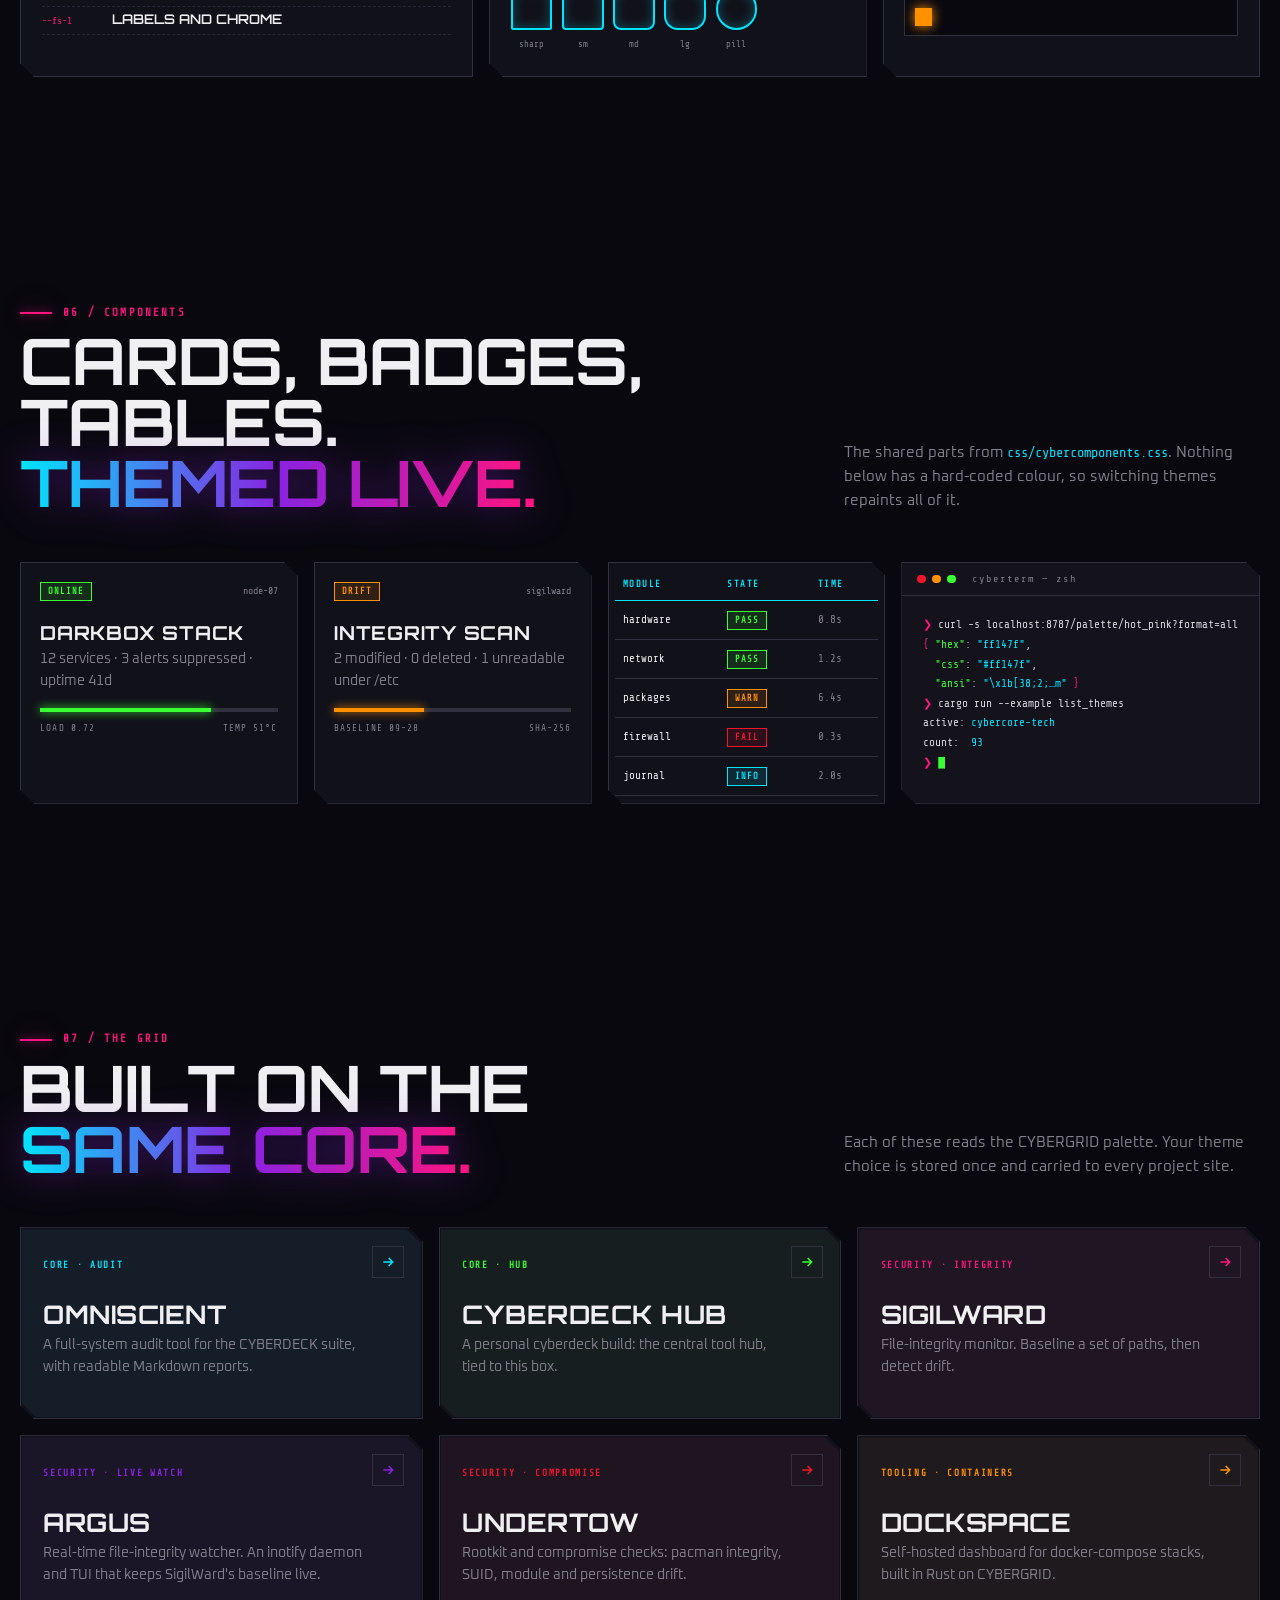
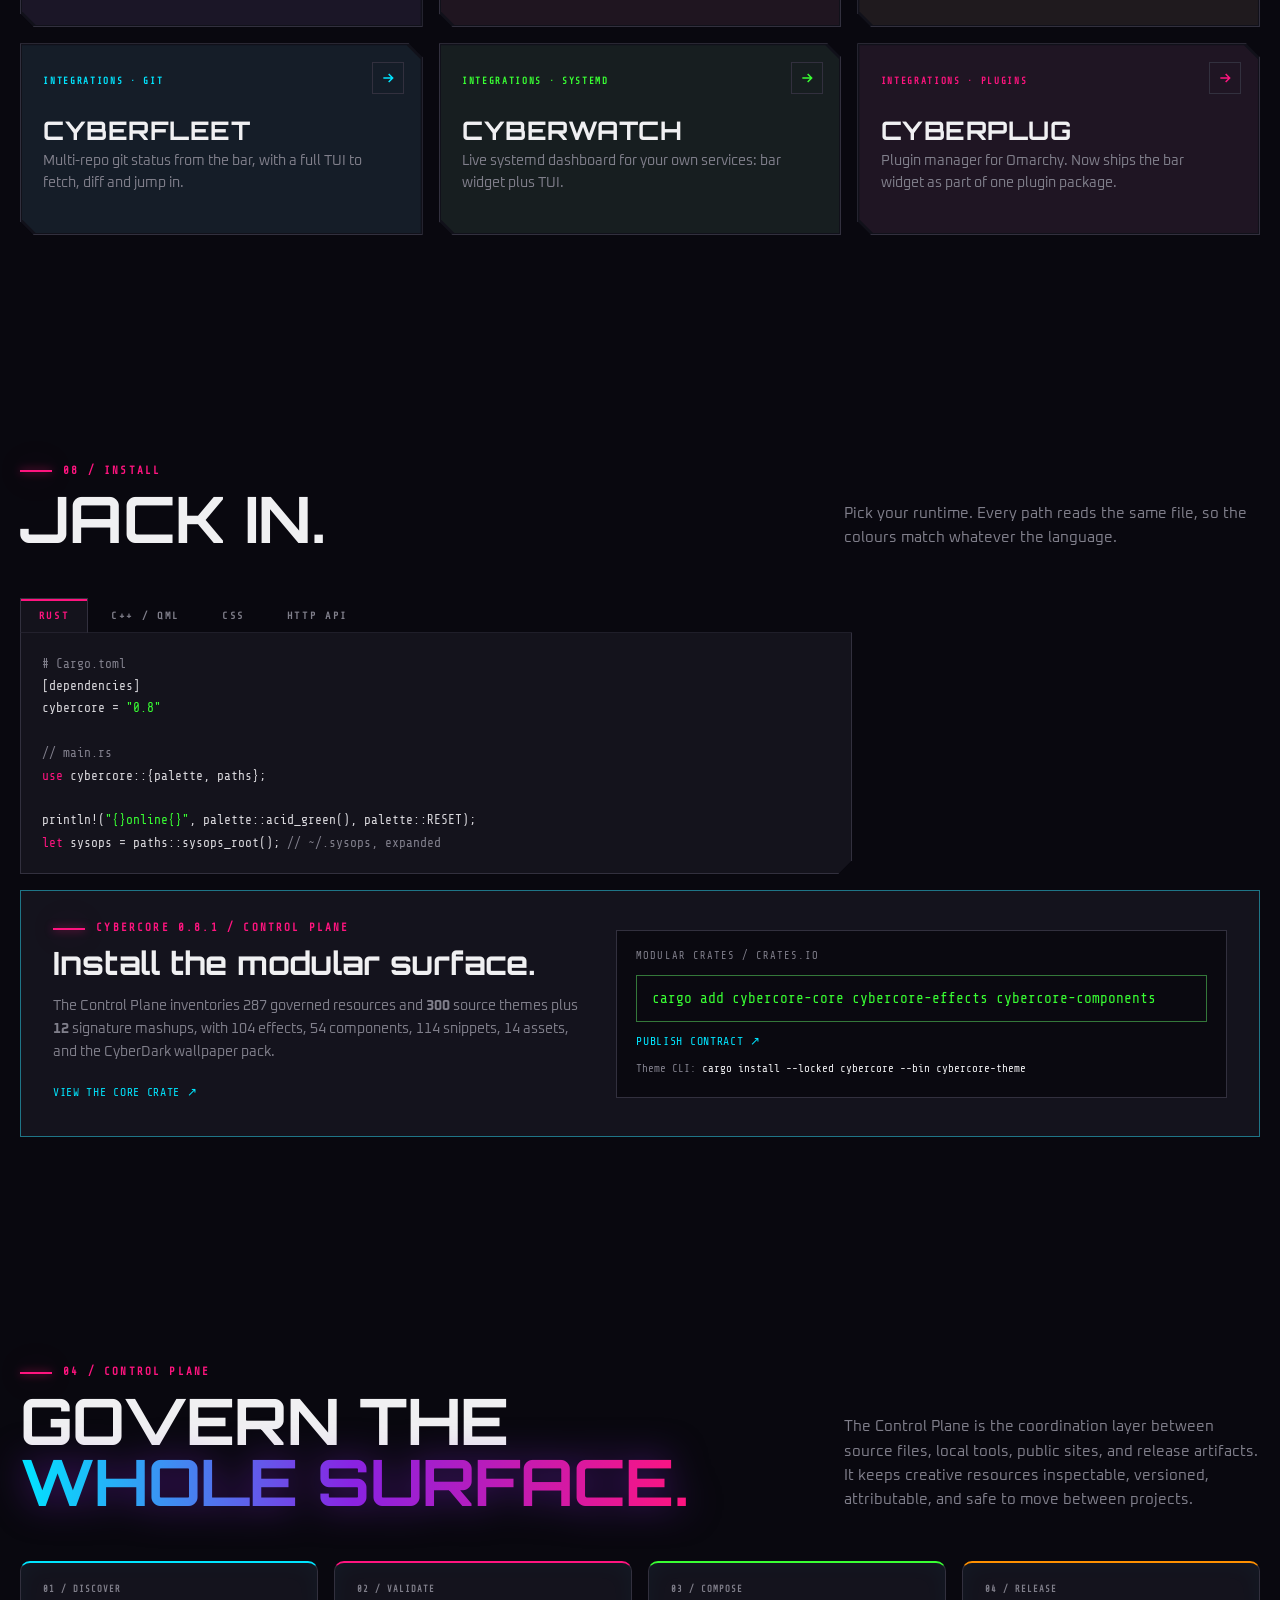
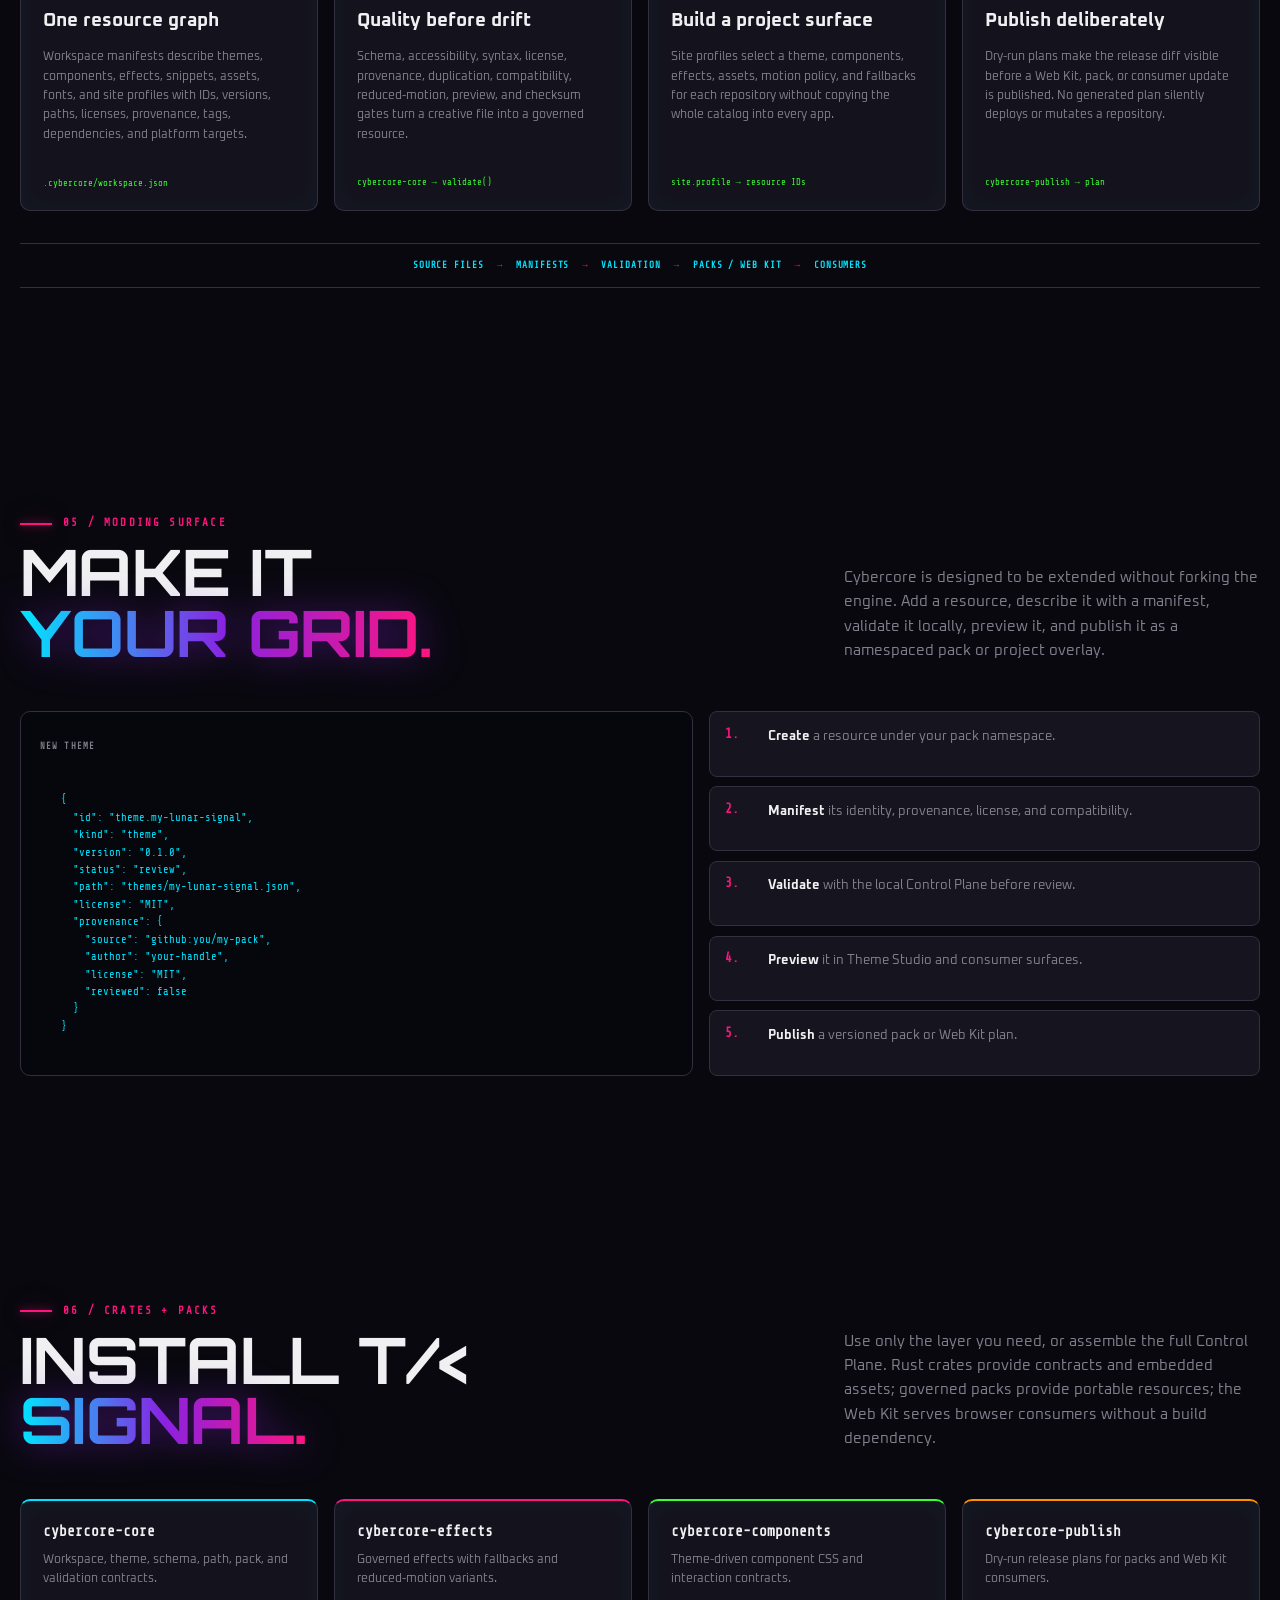
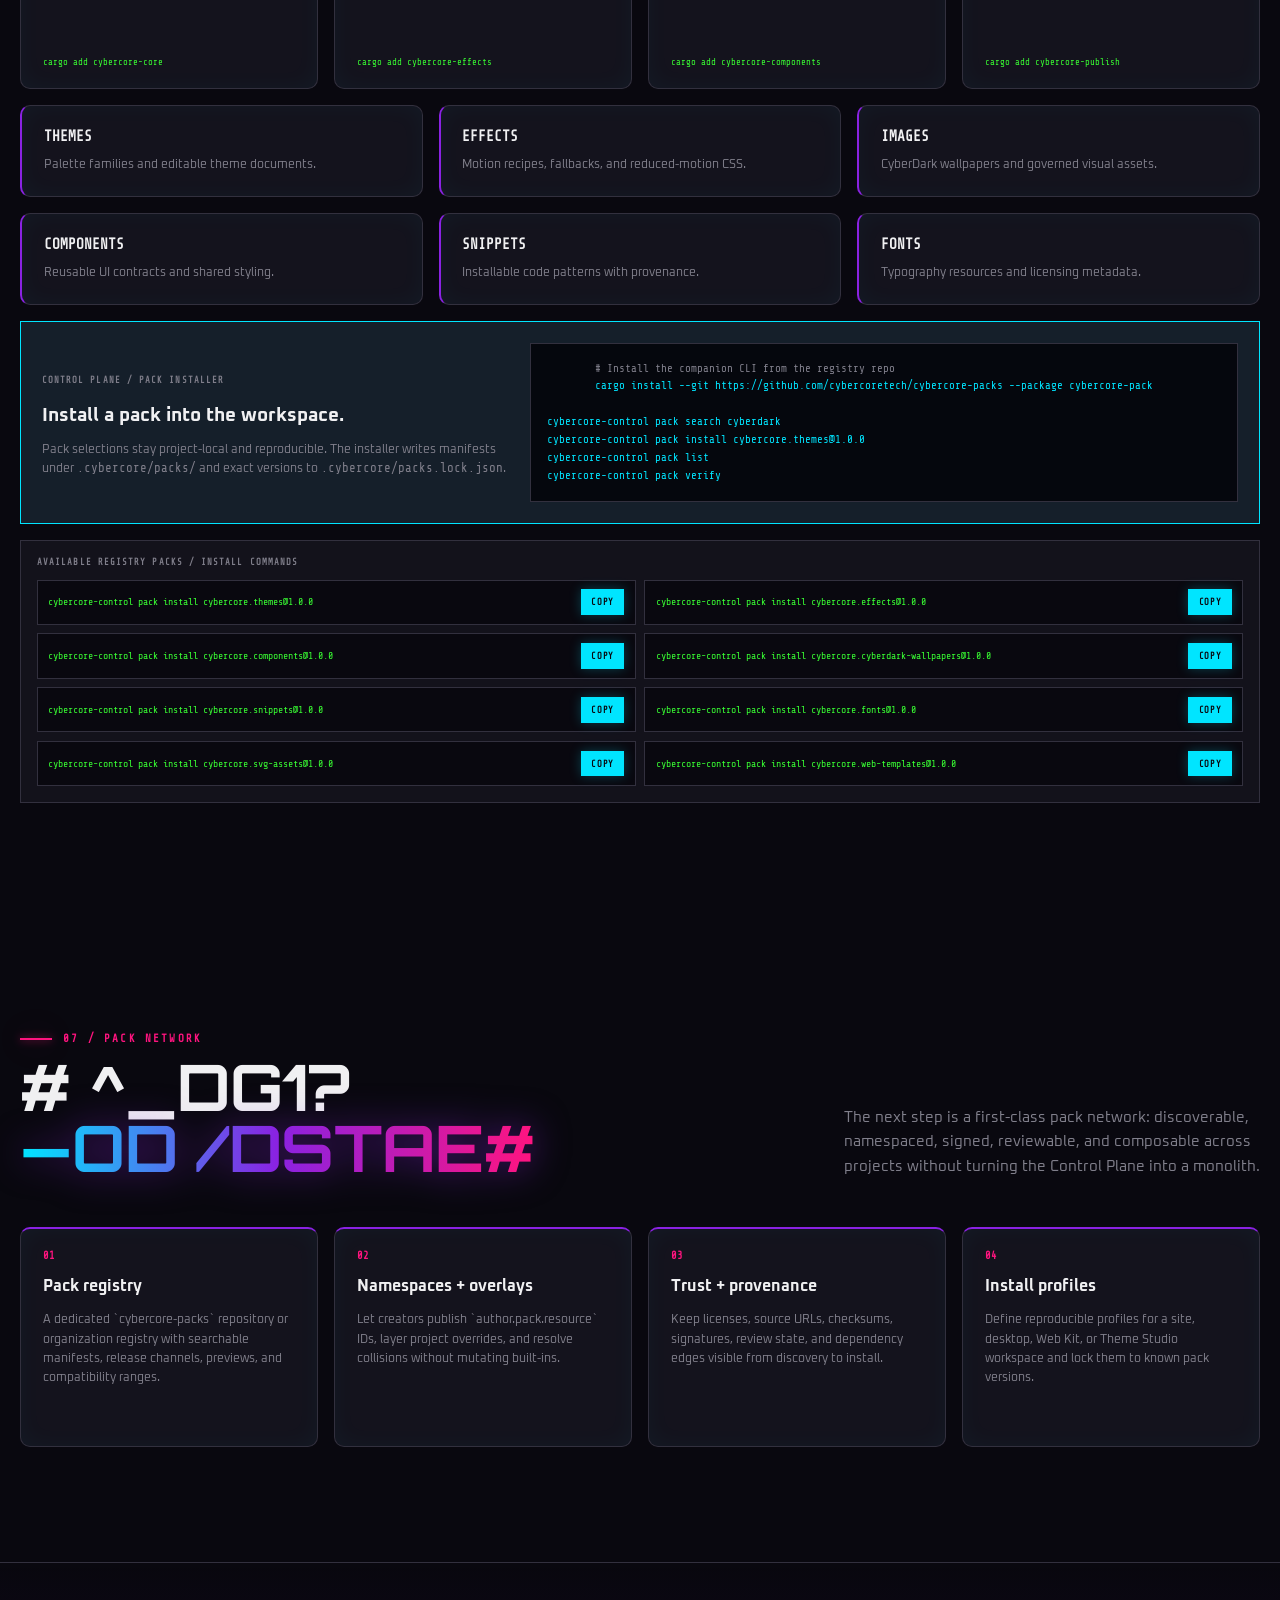
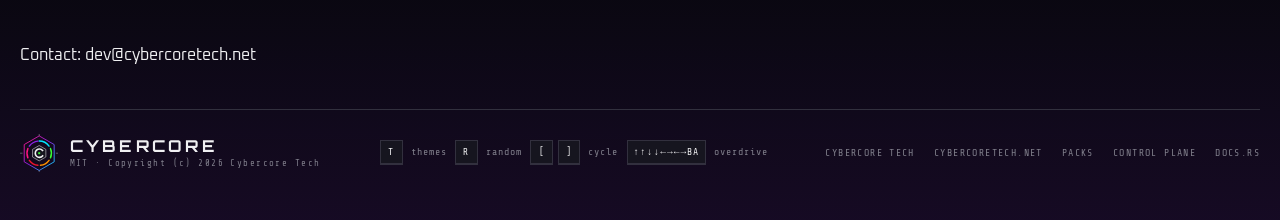
==== commit 49813638: "Add Cybercore master docs navigation link" ====
--- a/index.html
+++ b/index.html
@@ -114,7 +114,7 @@
     </a>
     <nav class="nav" aria-label="Primary">
       <a href="#contract">CONTRACT</a><a href="#matrix">MATRIX</a><a href="#lab">LAB</a><a href="#studio">STUDIO</a><a href="#signal">📡 SIGNAL</a><a href="#pipeline">PIPELINE</a><a href="#tokens">TOKENS</a><a href="#grid">GRID</a><a href="#install">INSTALL</a>
-    </nav>
+    <a href="https://cybercoretech.github.io/cybercore/docs.html">DOCS ↗</a></nav>
     <div class="theme-picker" id="picker">
       <button class="theme-button" id="themeButton" type="button" aria-haspopup="listbox" aria-expanded="false" aria-controls="themeMenu" title="Theme (T)">
         <i class="theme-swatch" aria-hidden="true"></i><span id="themeLabel">LOADING…</span><svg class="chev" aria-hidden="true"><use href="#i-chev"/></svg>
--- a/control-plane.css
+++ b/control-plane.css
@@ -5,7 +5,7 @@
 .cp-card { min-height:250px; border-top:2px solid var(--cyan); }
 .cp-card-cyan { border-top-color:var(--cyan); }.cp-card-pink { border-top-color:var(--pink); }.cp-card-green { border-top-color:var(--acid); }.cp-card-orange { border-top-color:var(--orange); }
 .cp-index,.cp-code-label { color:var(--muted); font:700 .56rem var(--mono); letter-spacing:.12em; }
-.cp-pack-commands { margin-top:1rem; padding:1rem; border:1px solid var(--line); background:color-mix(in srgb,var(--panel) 75%,var(--bg)); }.cp-pack-command-grid { display:grid; grid-template-columns:repeat(2,minmax(0,1fr)); gap:.55rem; margin-top:.8rem; }.cp-pack-command { display:flex; align-items:center; gap:.6rem; min-width:0; padding:.55rem .65rem; background:var(--bg); border:1px solid var(--line); }.cp-pack-command code { min-width:0; flex:1; overflow-wrap:anywhere; color:var(--acid); font:.62rem/1.4 var(--mono); transition:color .2s; }.cp-pack-command:hover { border-color:var(--cyan); }.cp-pack-command:hover code { color:var(--cyan); }.copy-pack-command { flex:none; padding:.38rem .5rem; color:var(--cyan); background:transparent; border:1px solid var(--cyan); font:800 .55rem var(--mono); letter-spacing:.08em; cursor:pointer; }.copy-pack-command:hover { color:var(--bg); background:var(--cyan); }
+.cp-pack-commands { margin-top:1rem; padding:1rem; border:1px solid var(--line); background:color-mix(in srgb,var(--panel) 75%,var(--bg)); }.cp-pack-command-grid { display:grid; grid-template-columns:repeat(2,minmax(0,1fr)); gap:.55rem; margin-top:.8rem; }.cp-pack-command { display:flex; align-items:center; justify-content:space-between; gap:.6rem; min-width:0; padding:.55rem .65rem; background:var(--bg); border:1px solid var(--line); }.cp-pack-command code { min-width:0; flex:1; overflow-wrap:anywhere; color:var(--acid); font:.62rem/1.4 var(--mono); transition:color .2s; }.cp-pack-command:hover { border-color:var(--cyan); }.cp-pack-command:hover code { color:var(--cyan); }.copy-pack-command { flex:none; margin-left:auto; padding:.42rem .58rem; color:var(--bg); background:var(--cyan); border:1px solid var(--cyan); box-shadow:0 0 .7rem color-mix(in srgb,var(--cyan) 25%,transparent); font:800 .55rem var(--mono); letter-spacing:.08em; cursor:pointer; }.copy-pack-command:hover,.copy-pack-command:focus-visible { color:var(--bg); background:var(--acid); border-color:var(--acid); box-shadow:0 0 .8rem color-mix(in srgb,var(--acid) 35%,transparent); outline:none; }
 .cp-card h3 { margin:0; font-size:1.2rem; }.cp-card p,.cp-resource span,.cp-pack-grid span,.cp-roadmap p { margin:0; color:var(--muted); font-size:.78rem; line-height:1.55; }.cp-card code,.cp-resource code { margin-top:auto; color:var(--acid); font:.56rem var(--mono); }
 .cp-flow { display:flex; align-items:center; justify-content:center; flex-wrap:wrap; gap:.8rem; margin-top:2rem; padding:1rem; border-block:1px solid var(--line); color:var(--cyan); font:700 .58rem var(--mono); letter-spacing:.1em; }.cp-flow i { color:var(--pink); font-style:normal; }
 .cp-mod-grid { display:grid; grid-template-columns:1.1fr .9fr; gap:1rem; }.cp-code { padding:1.2rem; border:1px solid var(--line); border-radius:10px; background:#05070d; overflow:auto; }.cp-code pre { margin:1rem 0 0; color:var(--white); font:.66rem/1.65 var(--mono); }.cp-code pre code { color:var(--cyan); }.cp-list { display:grid; gap:.6rem; }.cp-list>div { display:grid; grid-template-columns:2rem 1fr; gap:.7rem; align-items:start; padding:.9rem; border:1px solid var(--line); border-radius:8px; background:var(--panel); }.cp-list b { color:var(--pink); font:700 .8rem var(--mono); }.cp-list span { color:var(--muted); font-size:.8rem; }.cp-list strong { color:var(--white); }
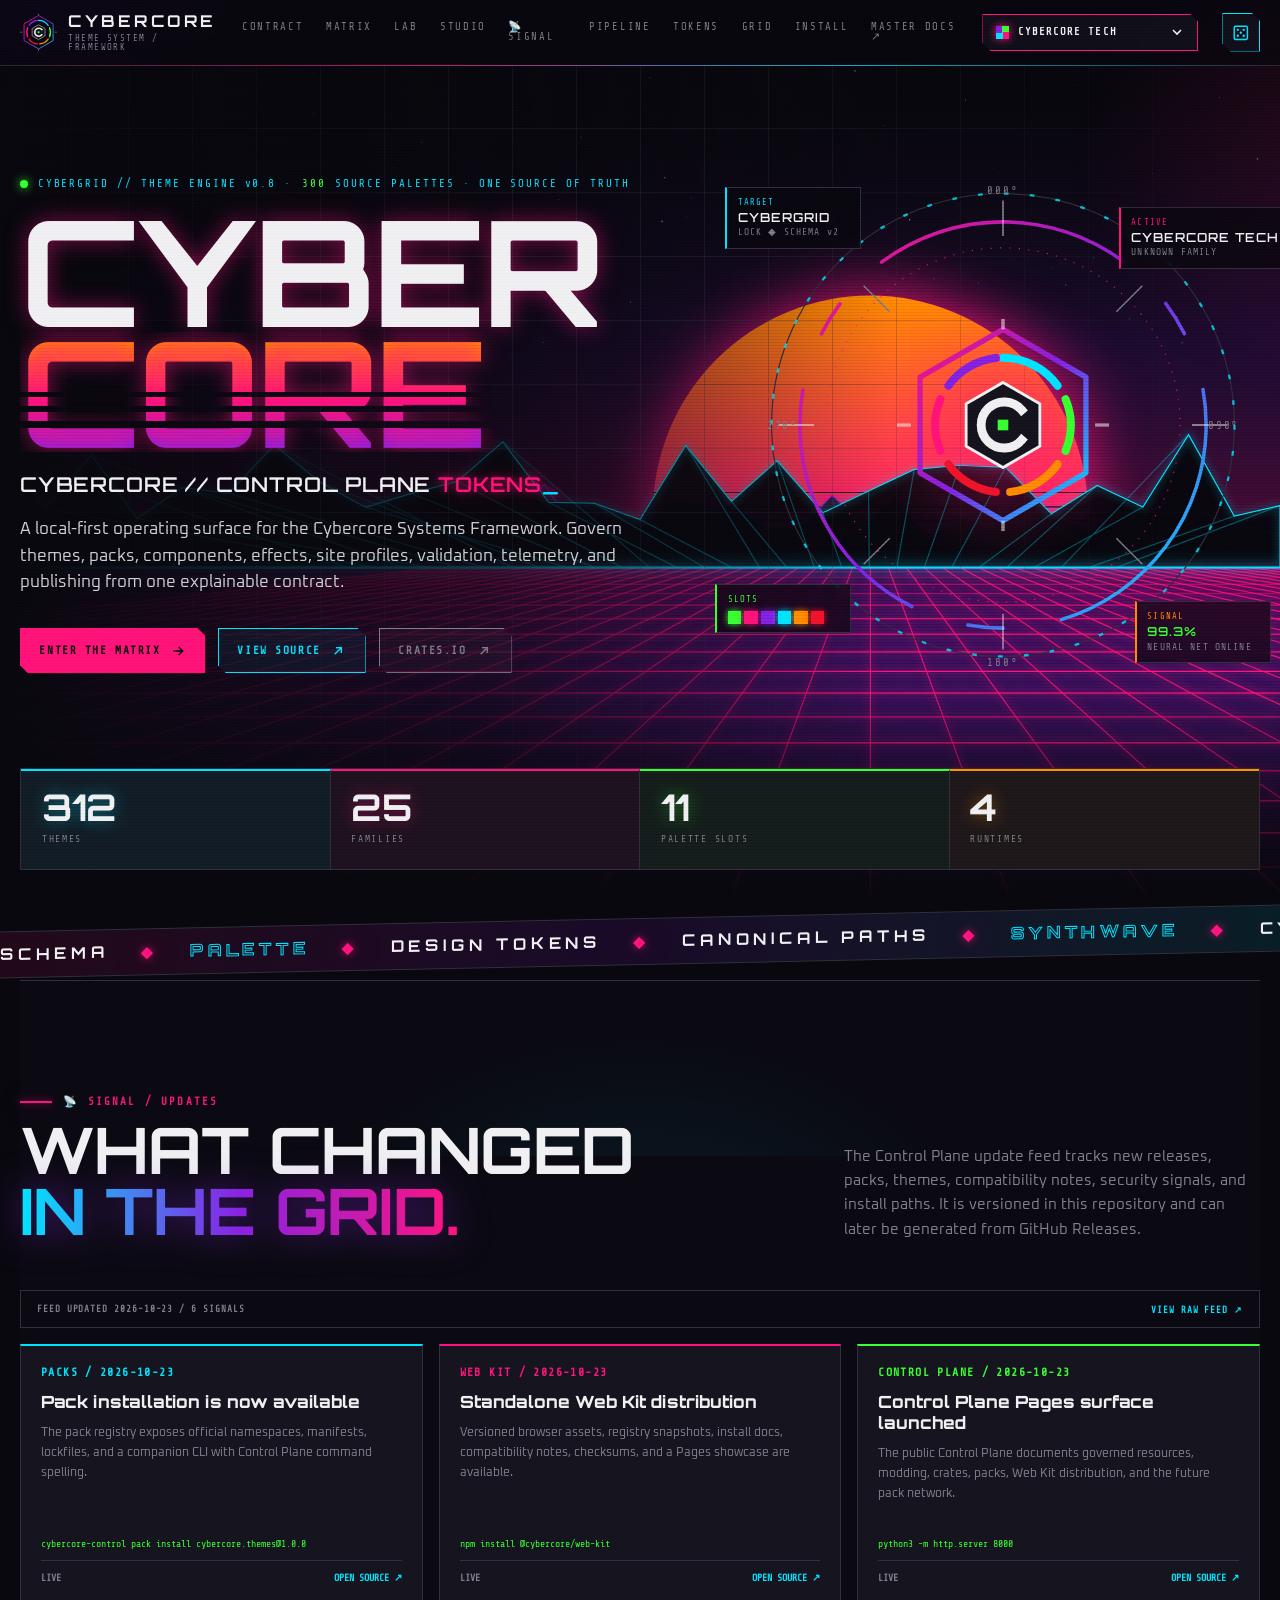
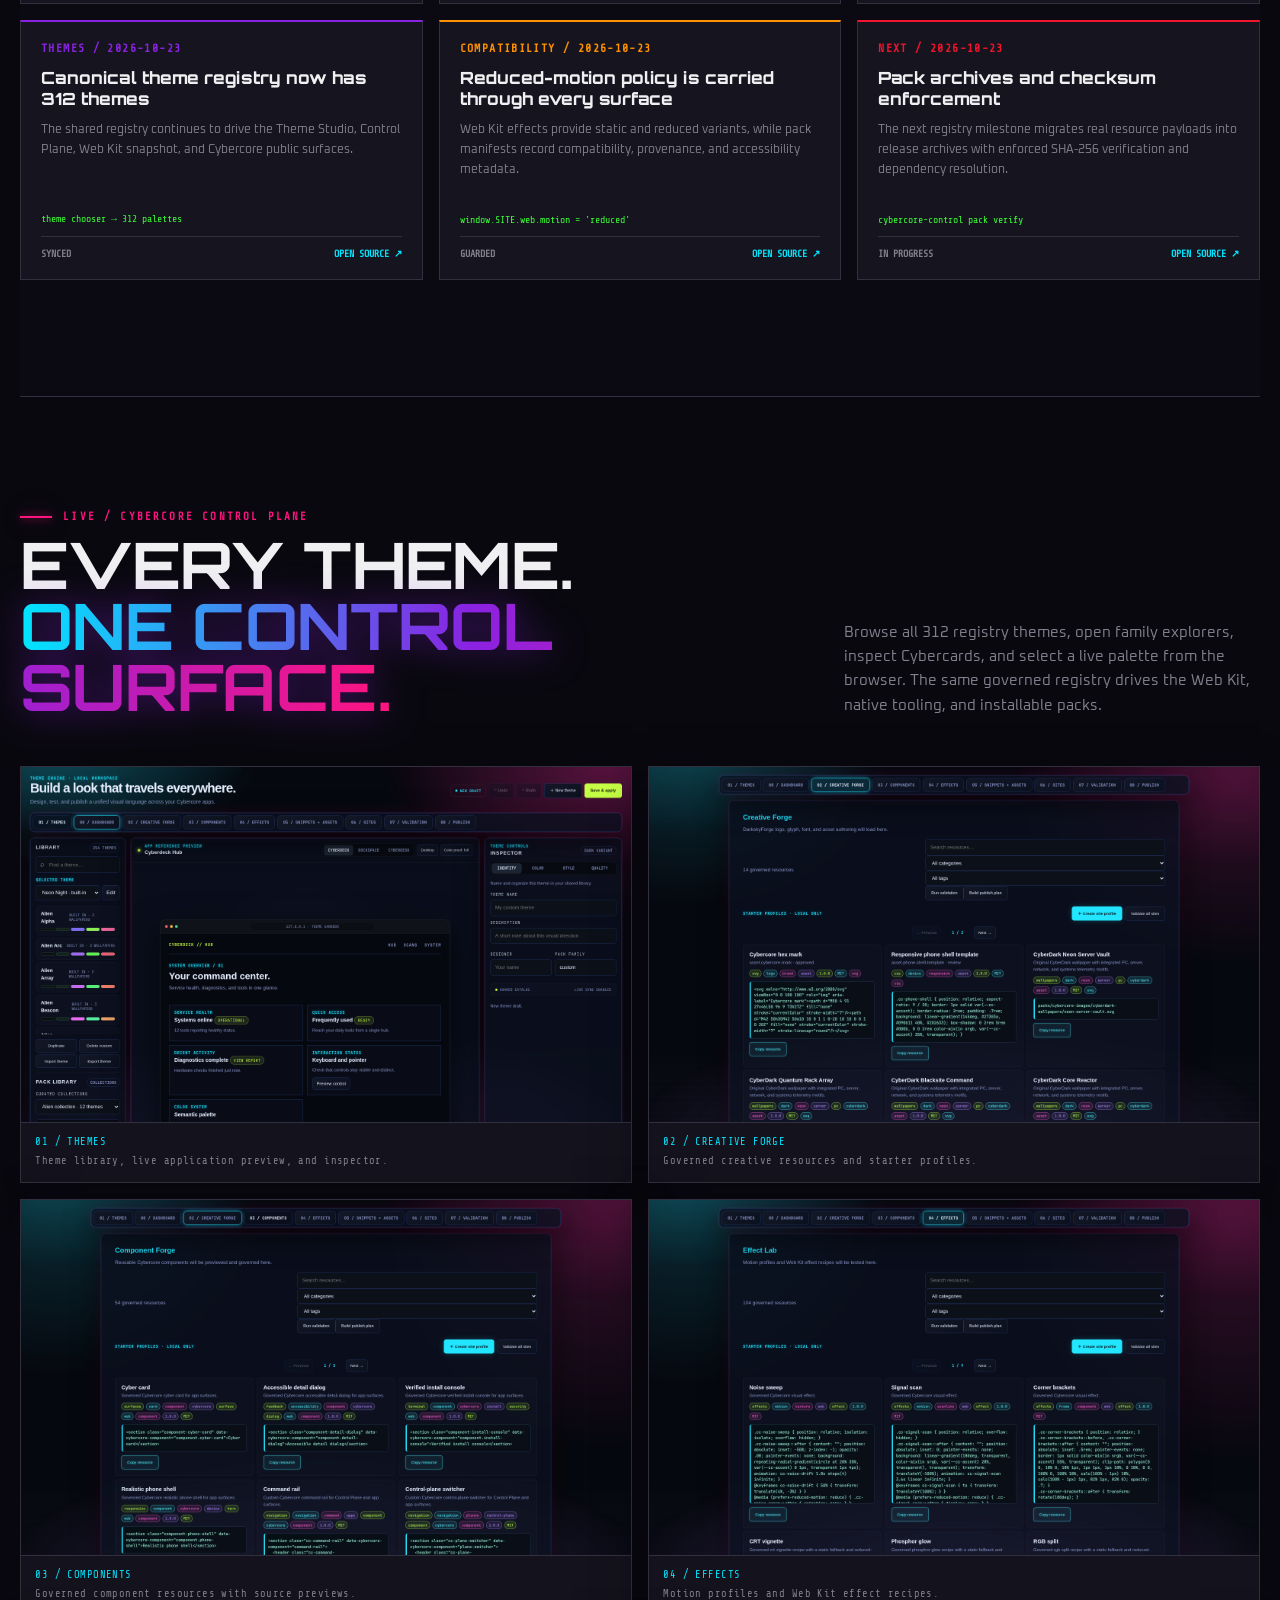
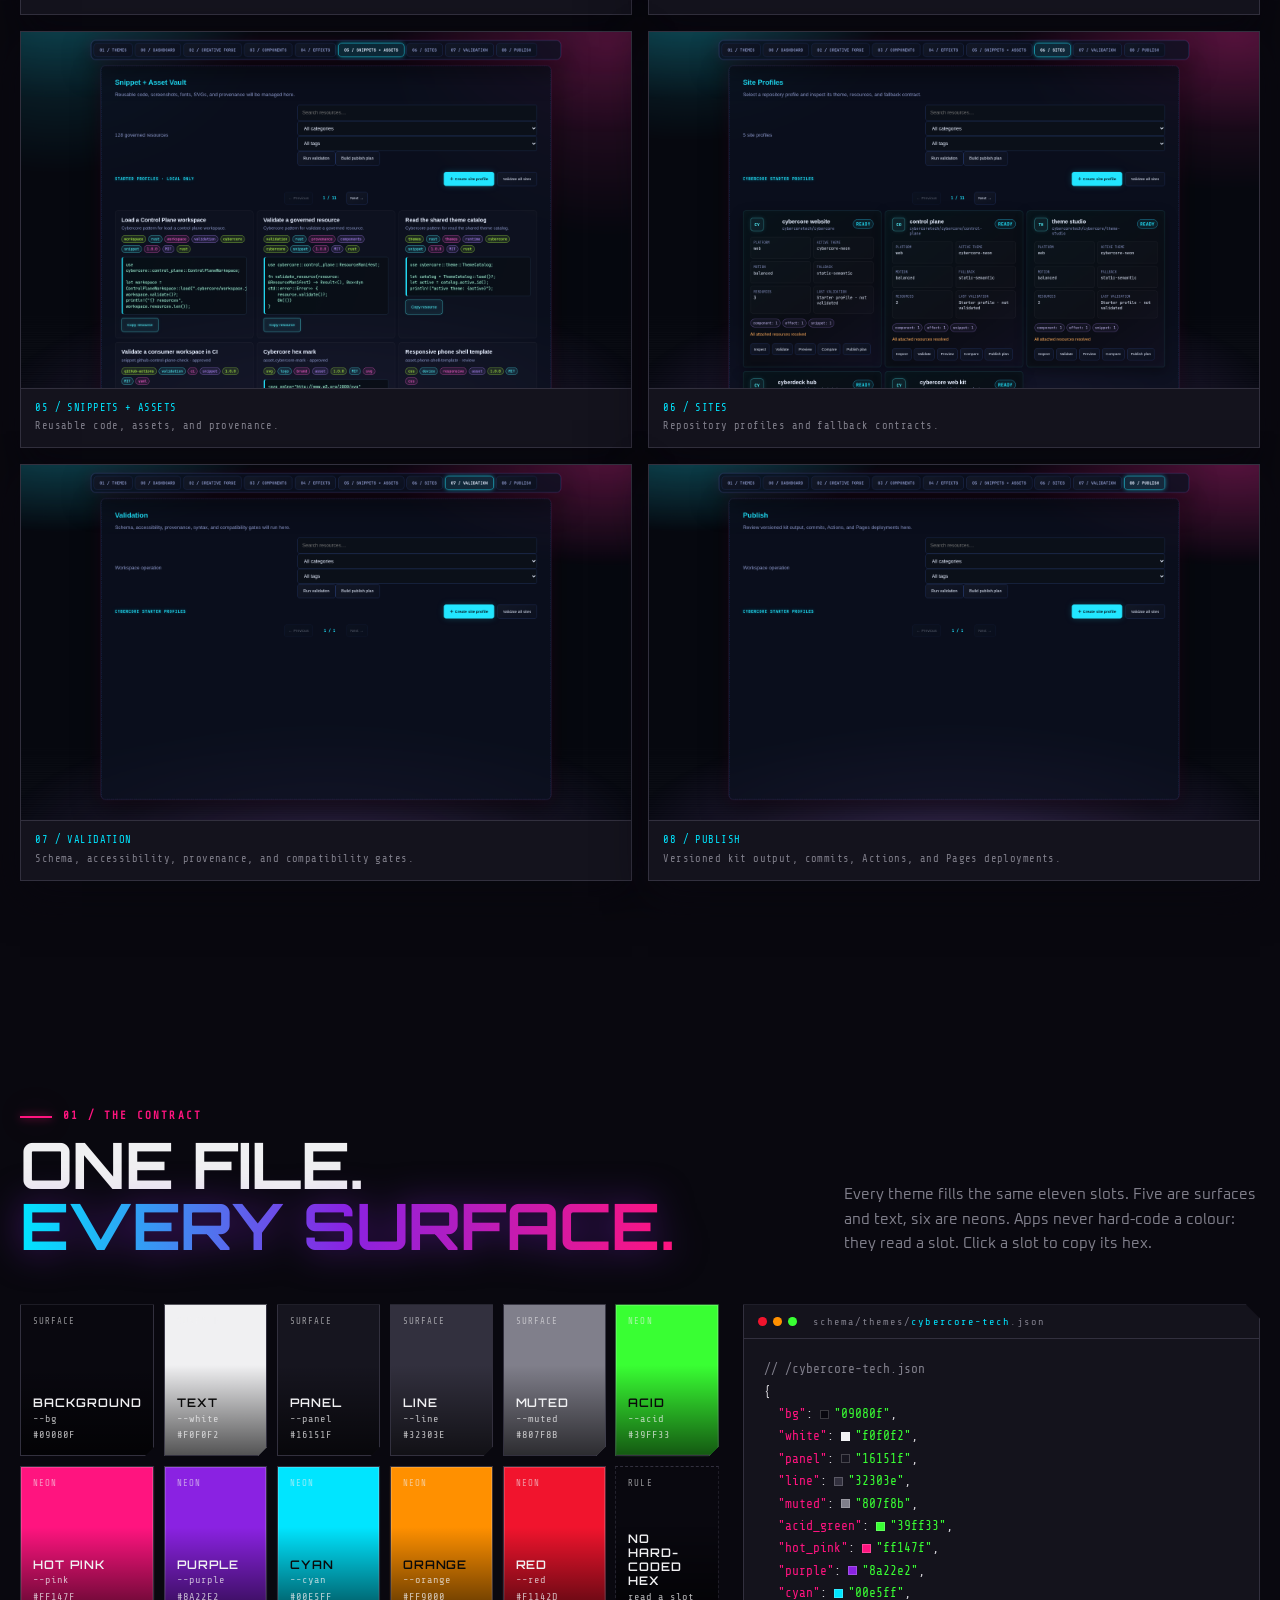
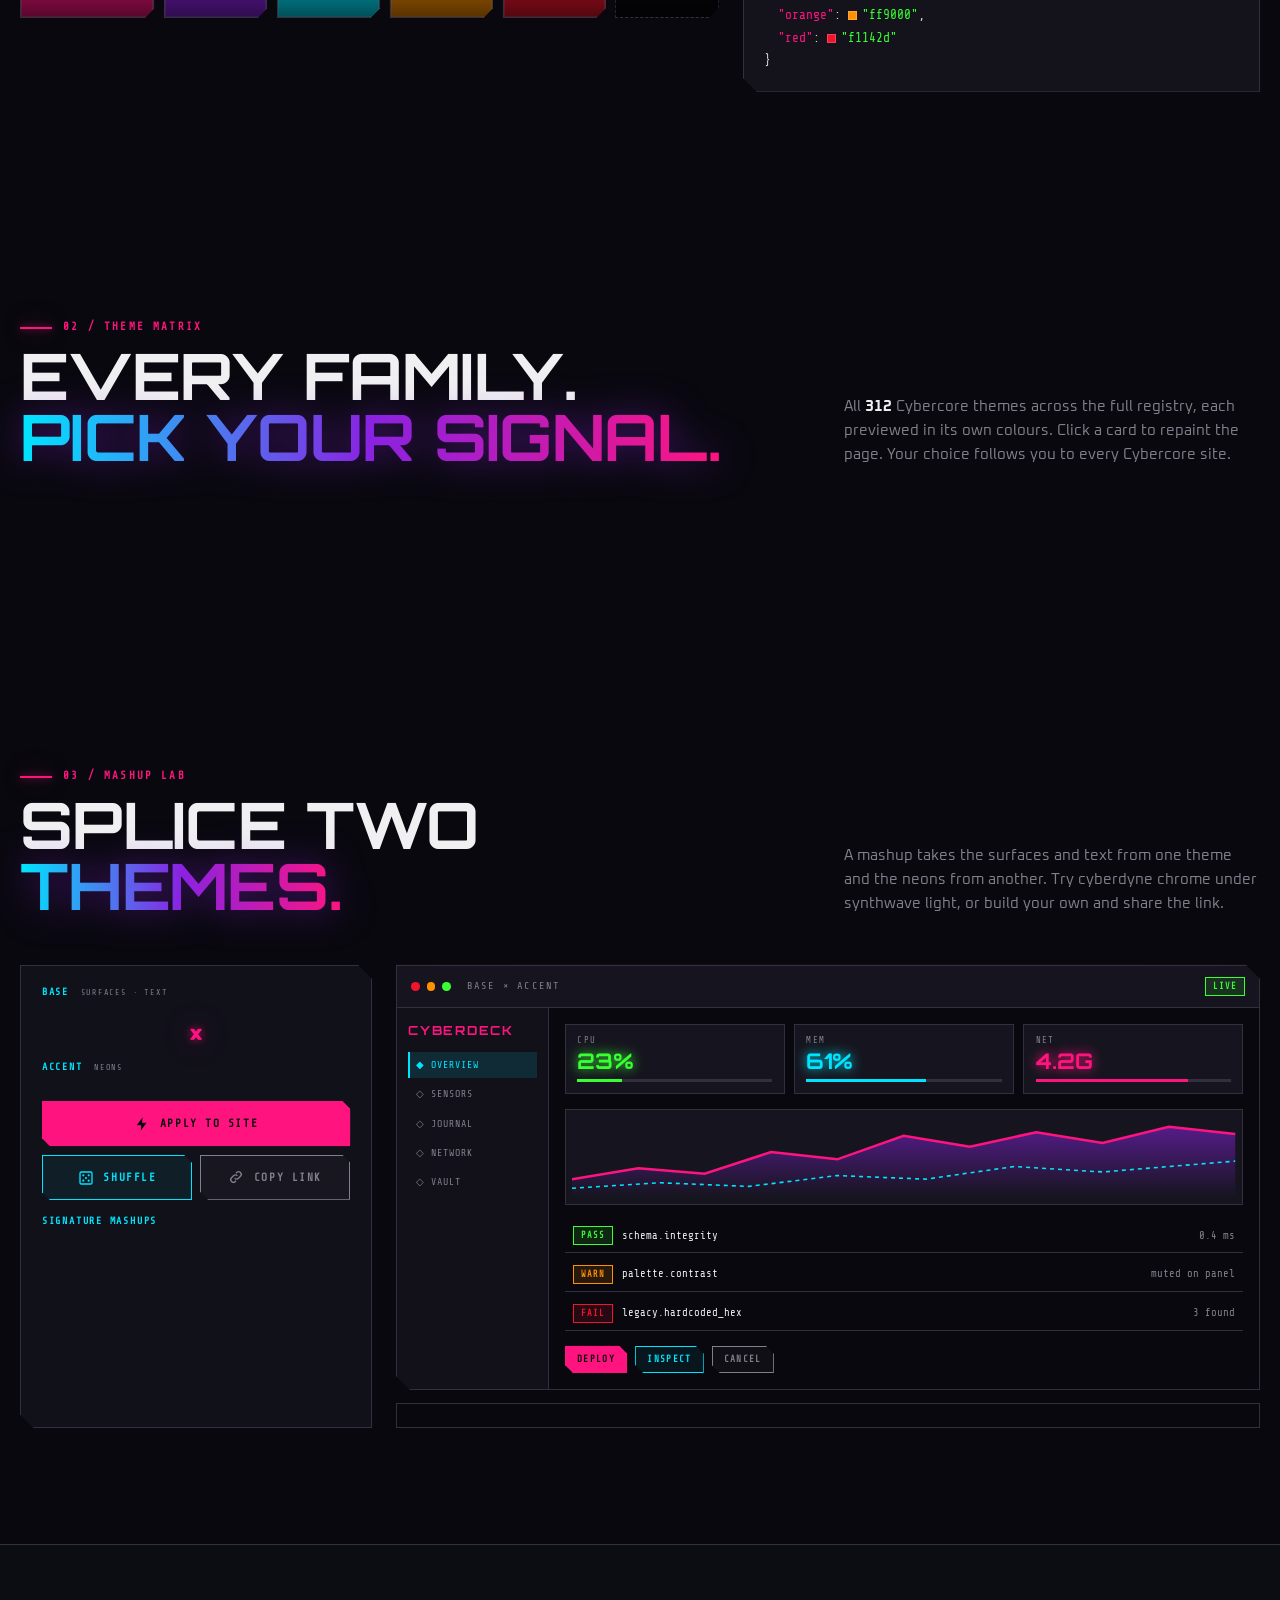
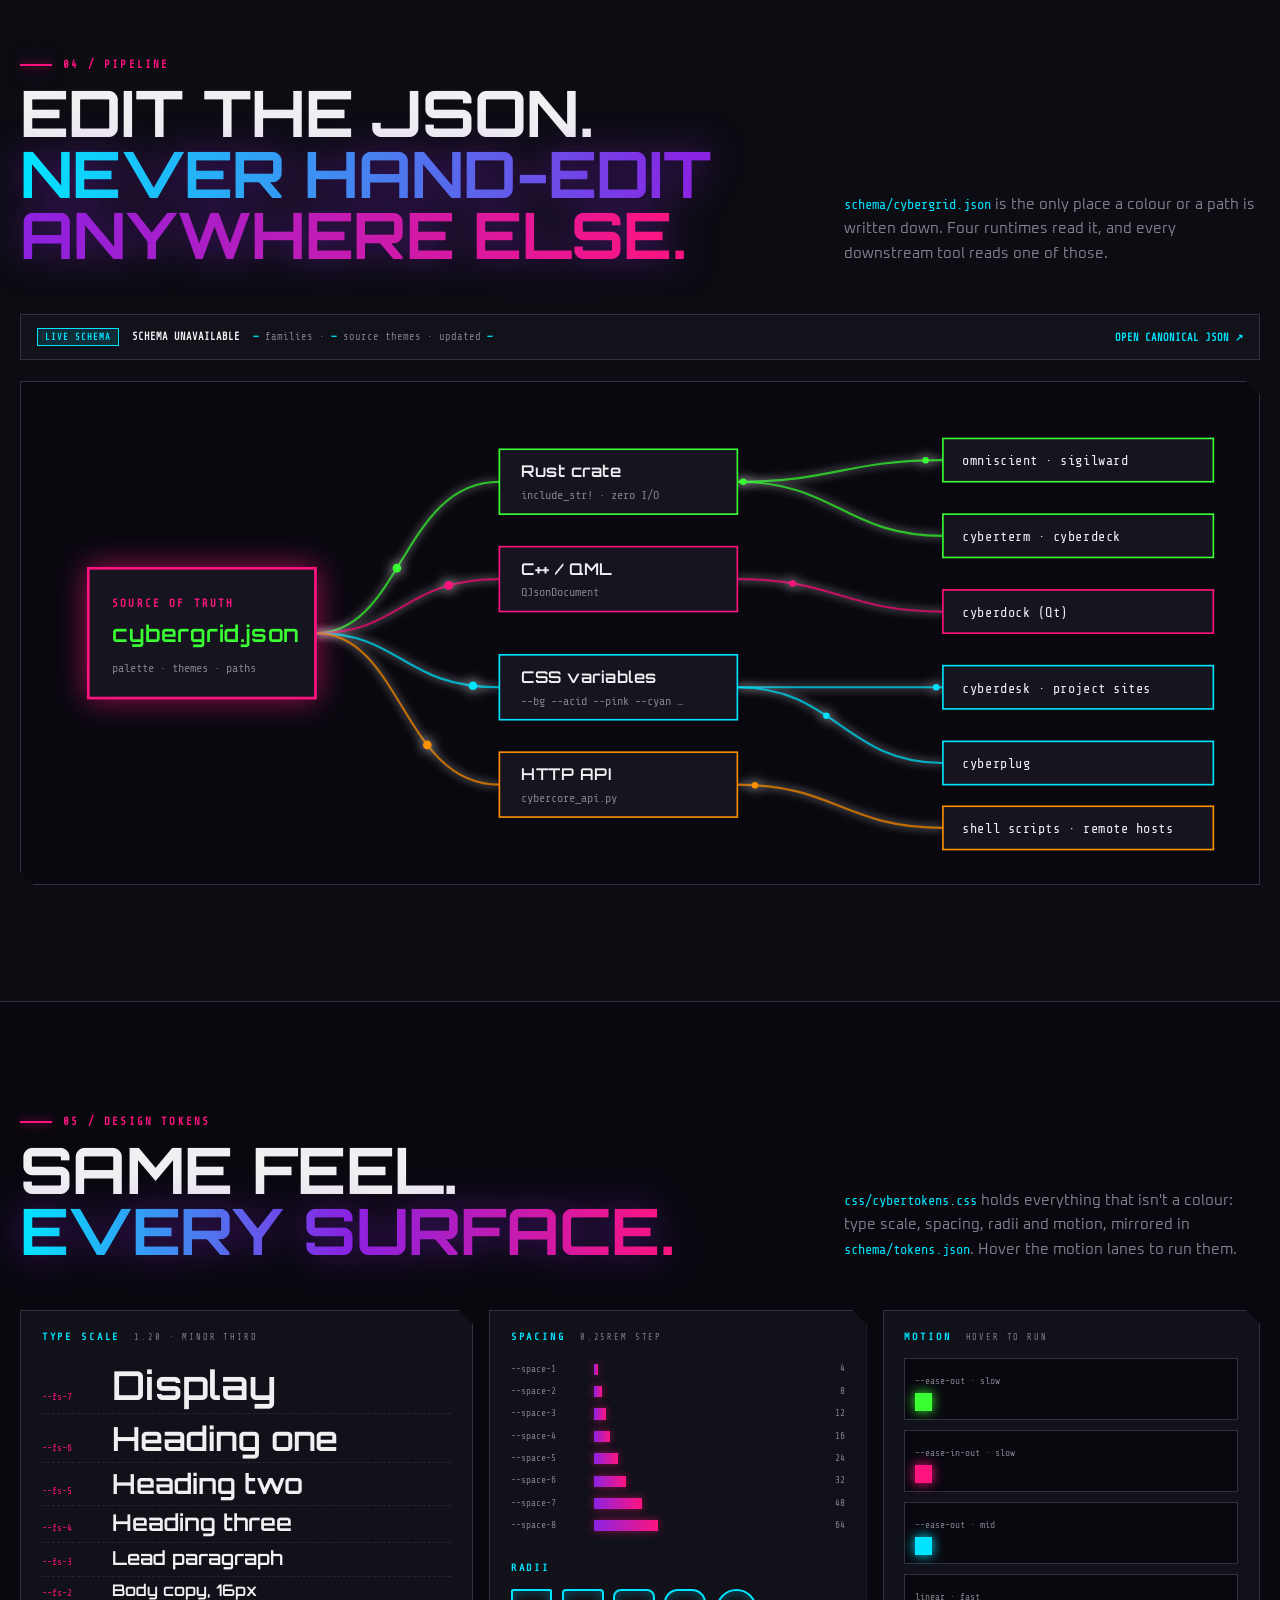
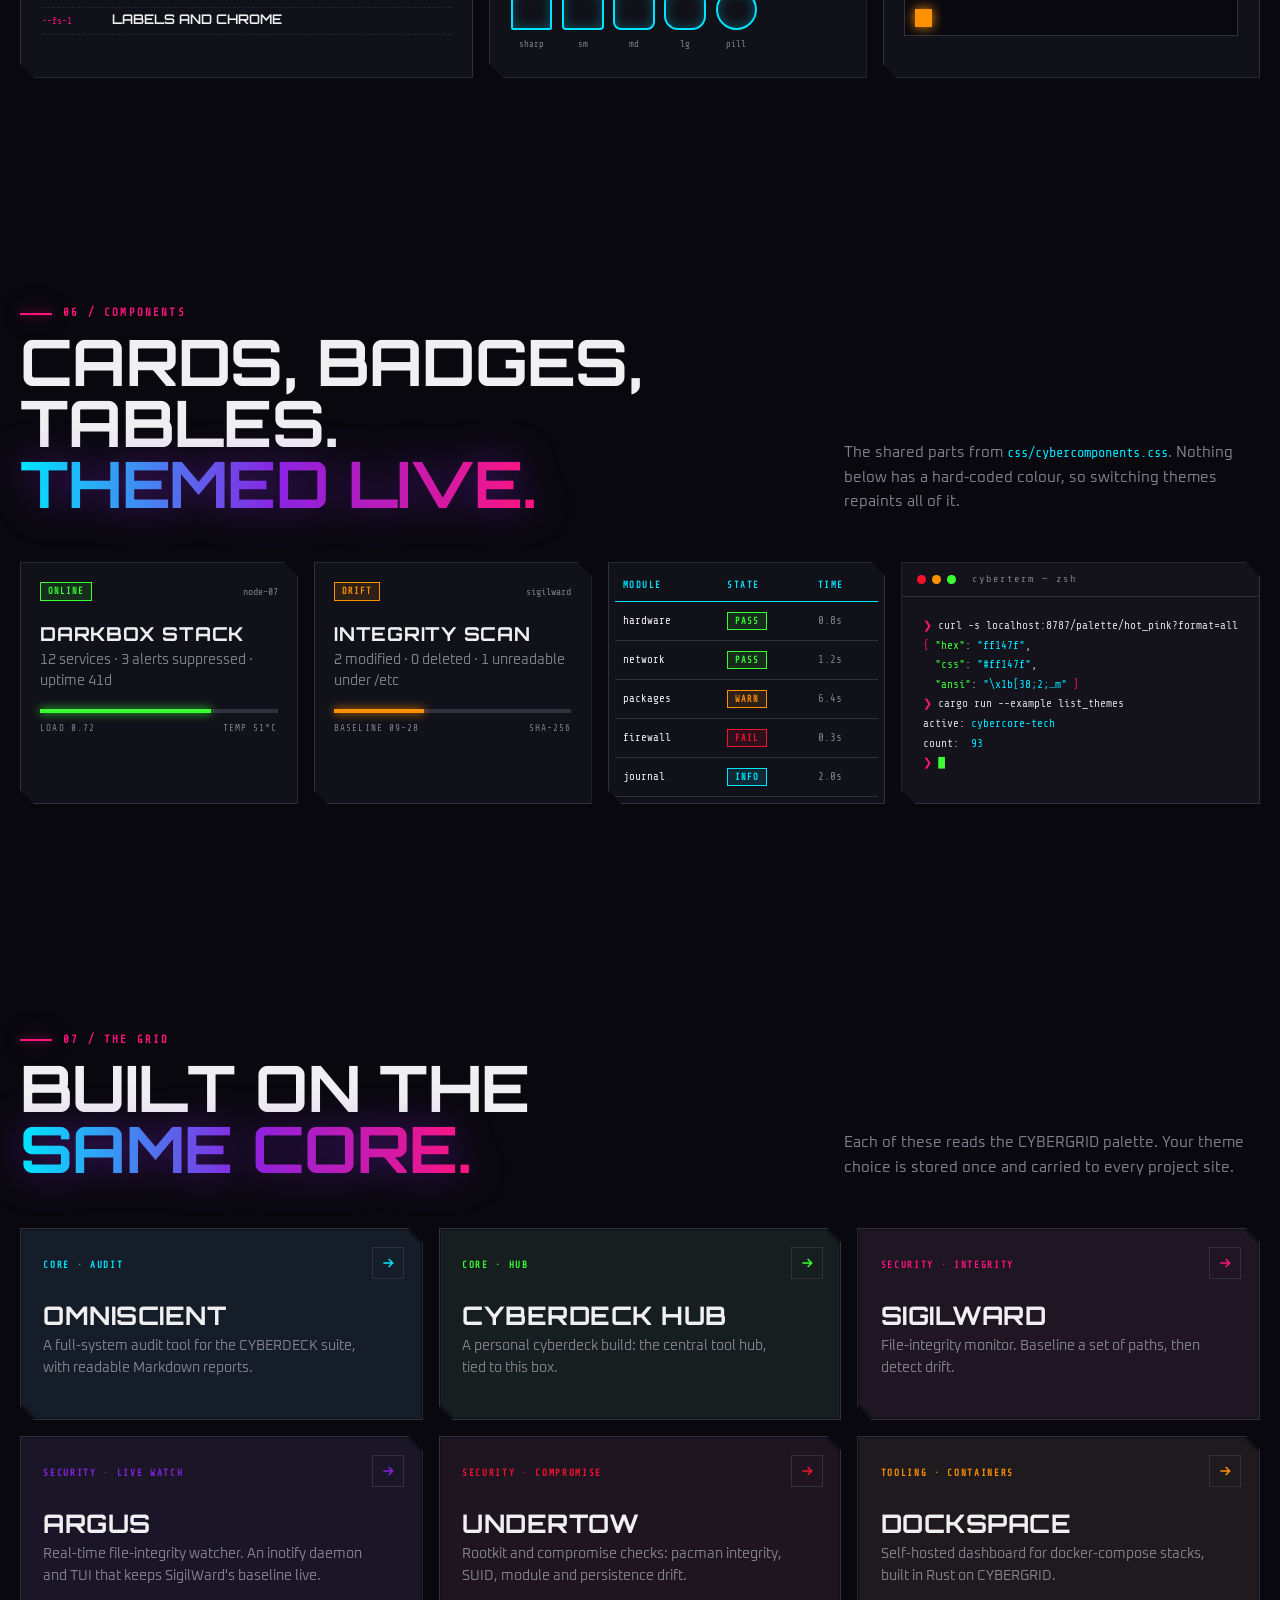
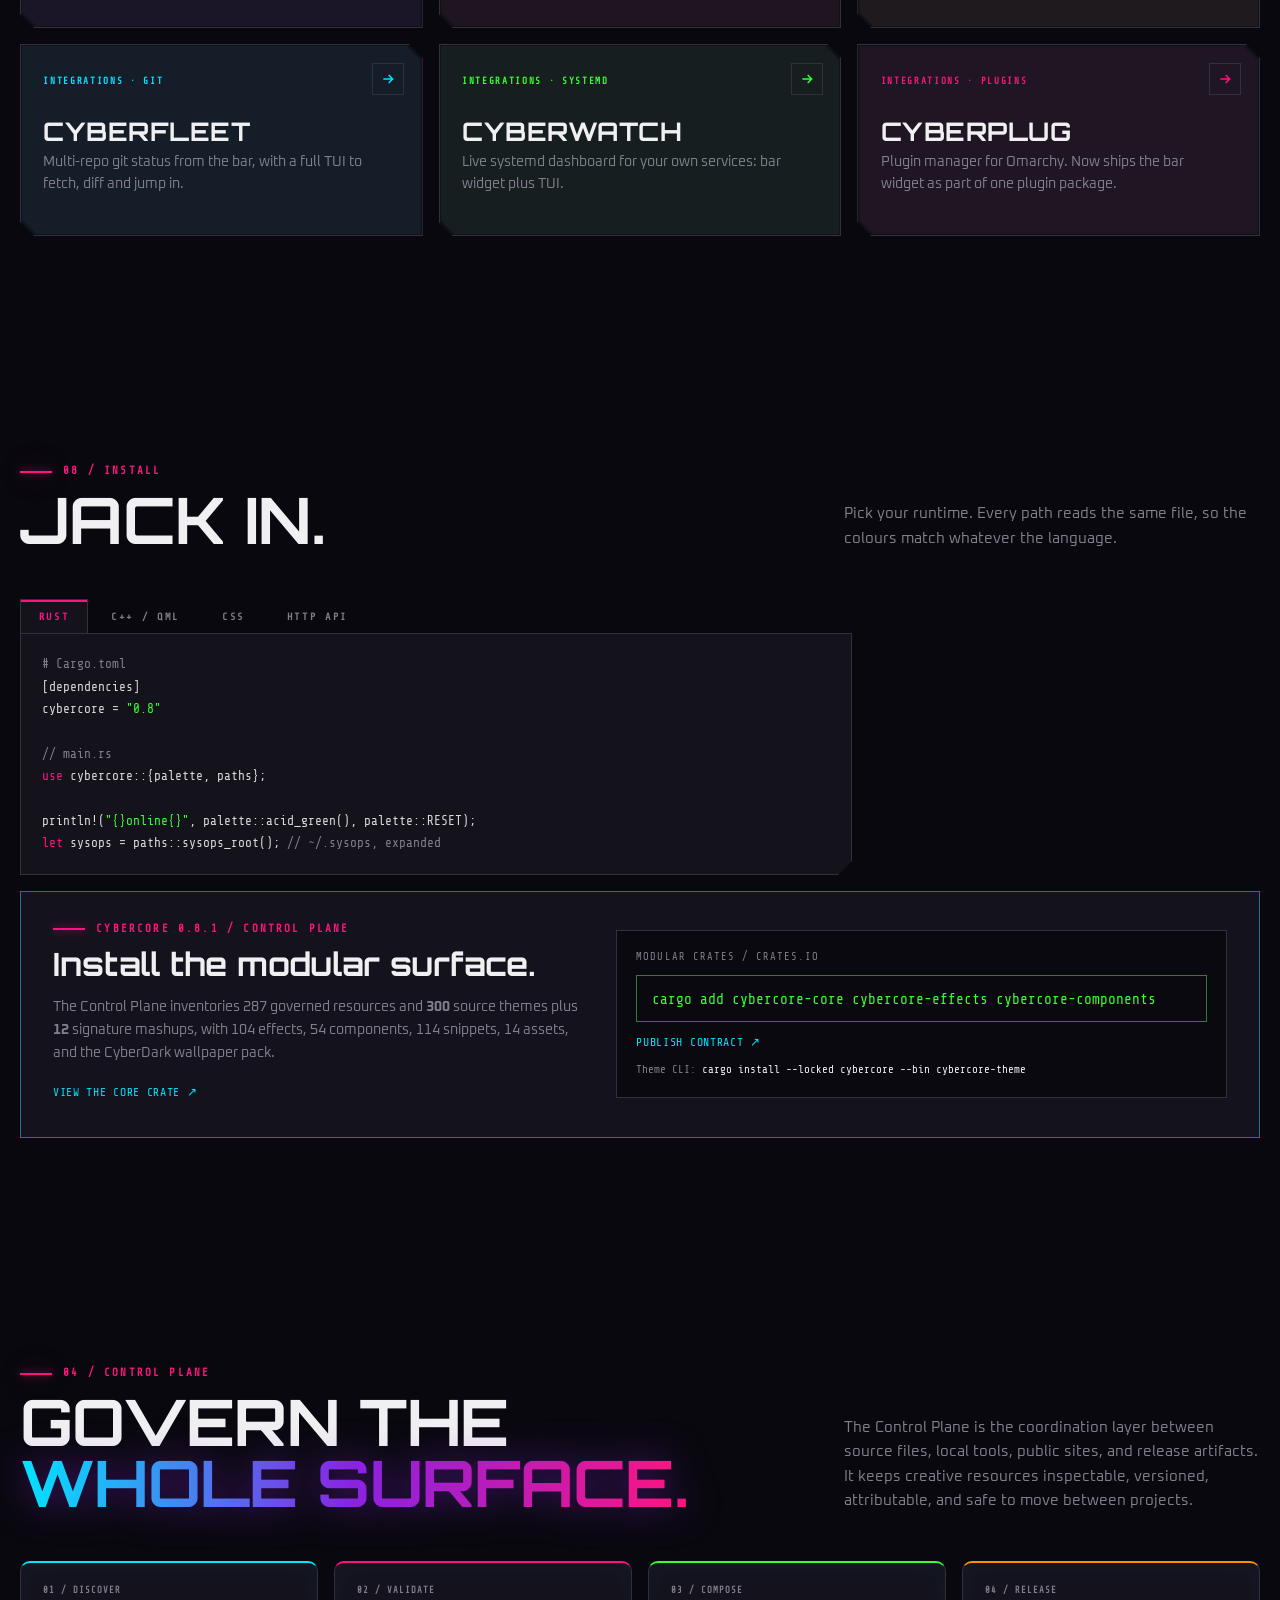
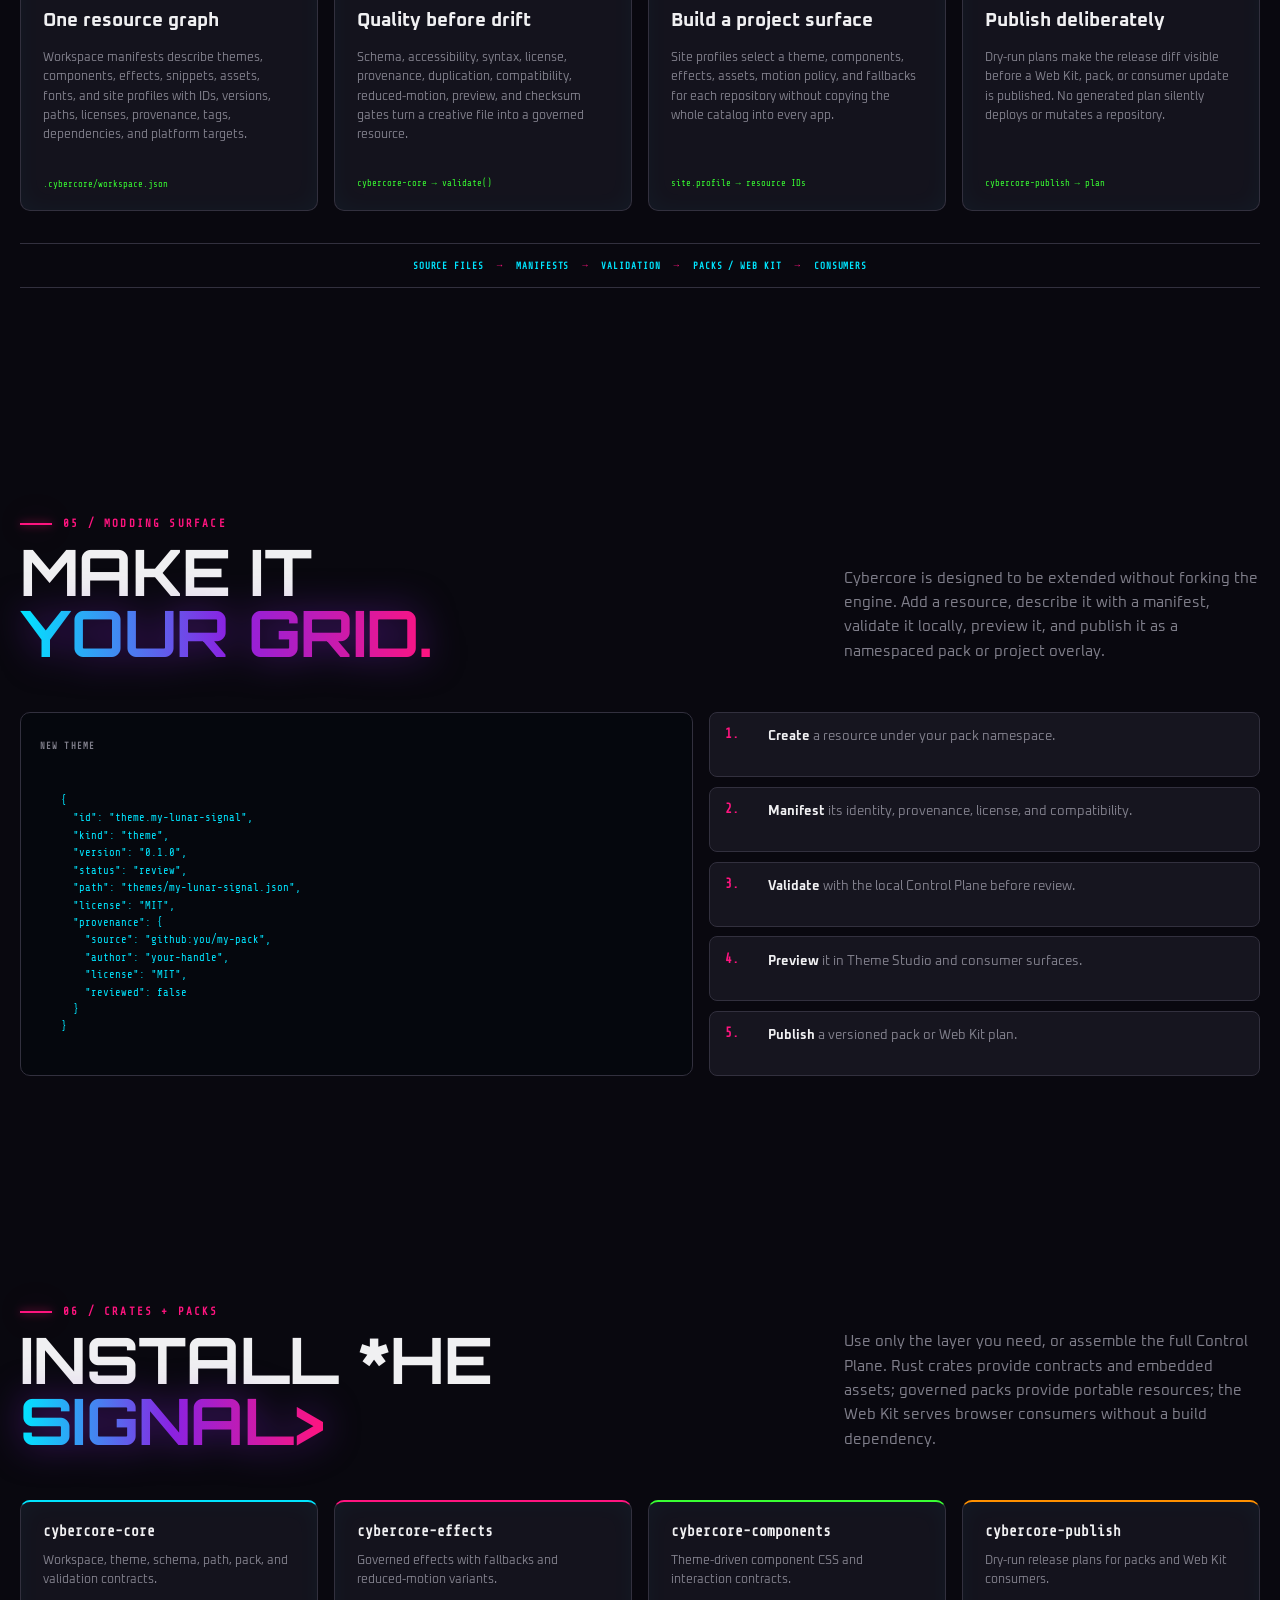
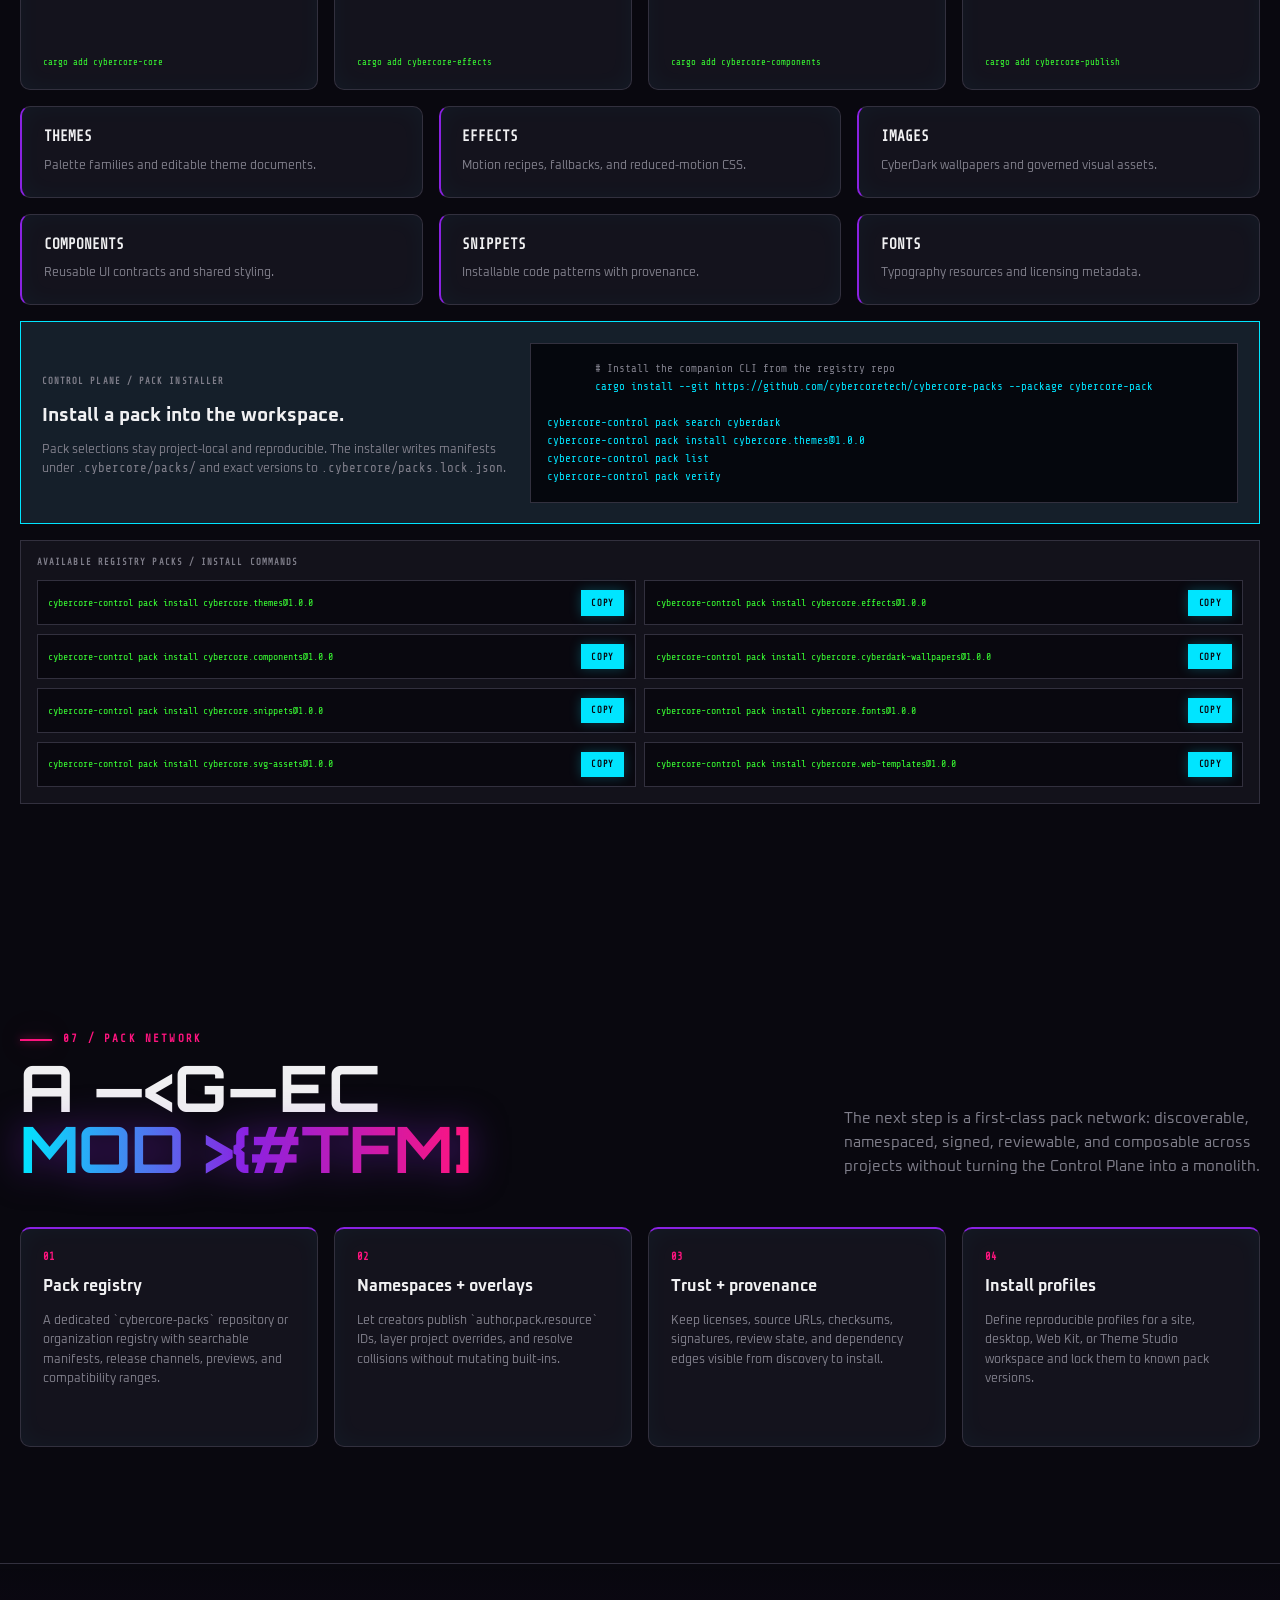
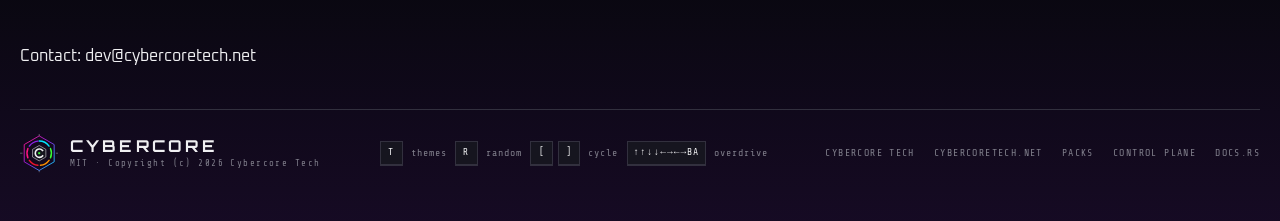
==== commit dd466b90: "Label Cybercore master docs navigation" ====
--- a/index.html
+++ b/index.html
@@ -114,7 +114,7 @@
     </a>
     <nav class="nav" aria-label="Primary">
       <a href="#contract">CONTRACT</a><a href="#matrix">MATRIX</a><a href="#lab">LAB</a><a href="#studio">STUDIO</a><a href="#signal">📡 SIGNAL</a><a href="#pipeline">PIPELINE</a><a href="#tokens">TOKENS</a><a href="#grid">GRID</a><a href="#install">INSTALL</a>
-    <a href="https://cybercoretech.github.io/cybercore/docs.html">DOCS ↗</a></nav>
+    <a href="https://cybercoretech.github.io/cybercore/docs.html">MASTER DOCS ↗</a></nav>
     <div class="theme-picker" id="picker">
       <button class="theme-button" id="themeButton" type="button" aria-haspopup="listbox" aria-expanded="false" aria-controls="themeMenu" title="Theme (T)">
         <i class="theme-swatch" aria-hidden="true"></i><span id="themeLabel">LOADING…</span><svg class="chev" aria-hidden="true"><use href="#i-chev"/></svg>
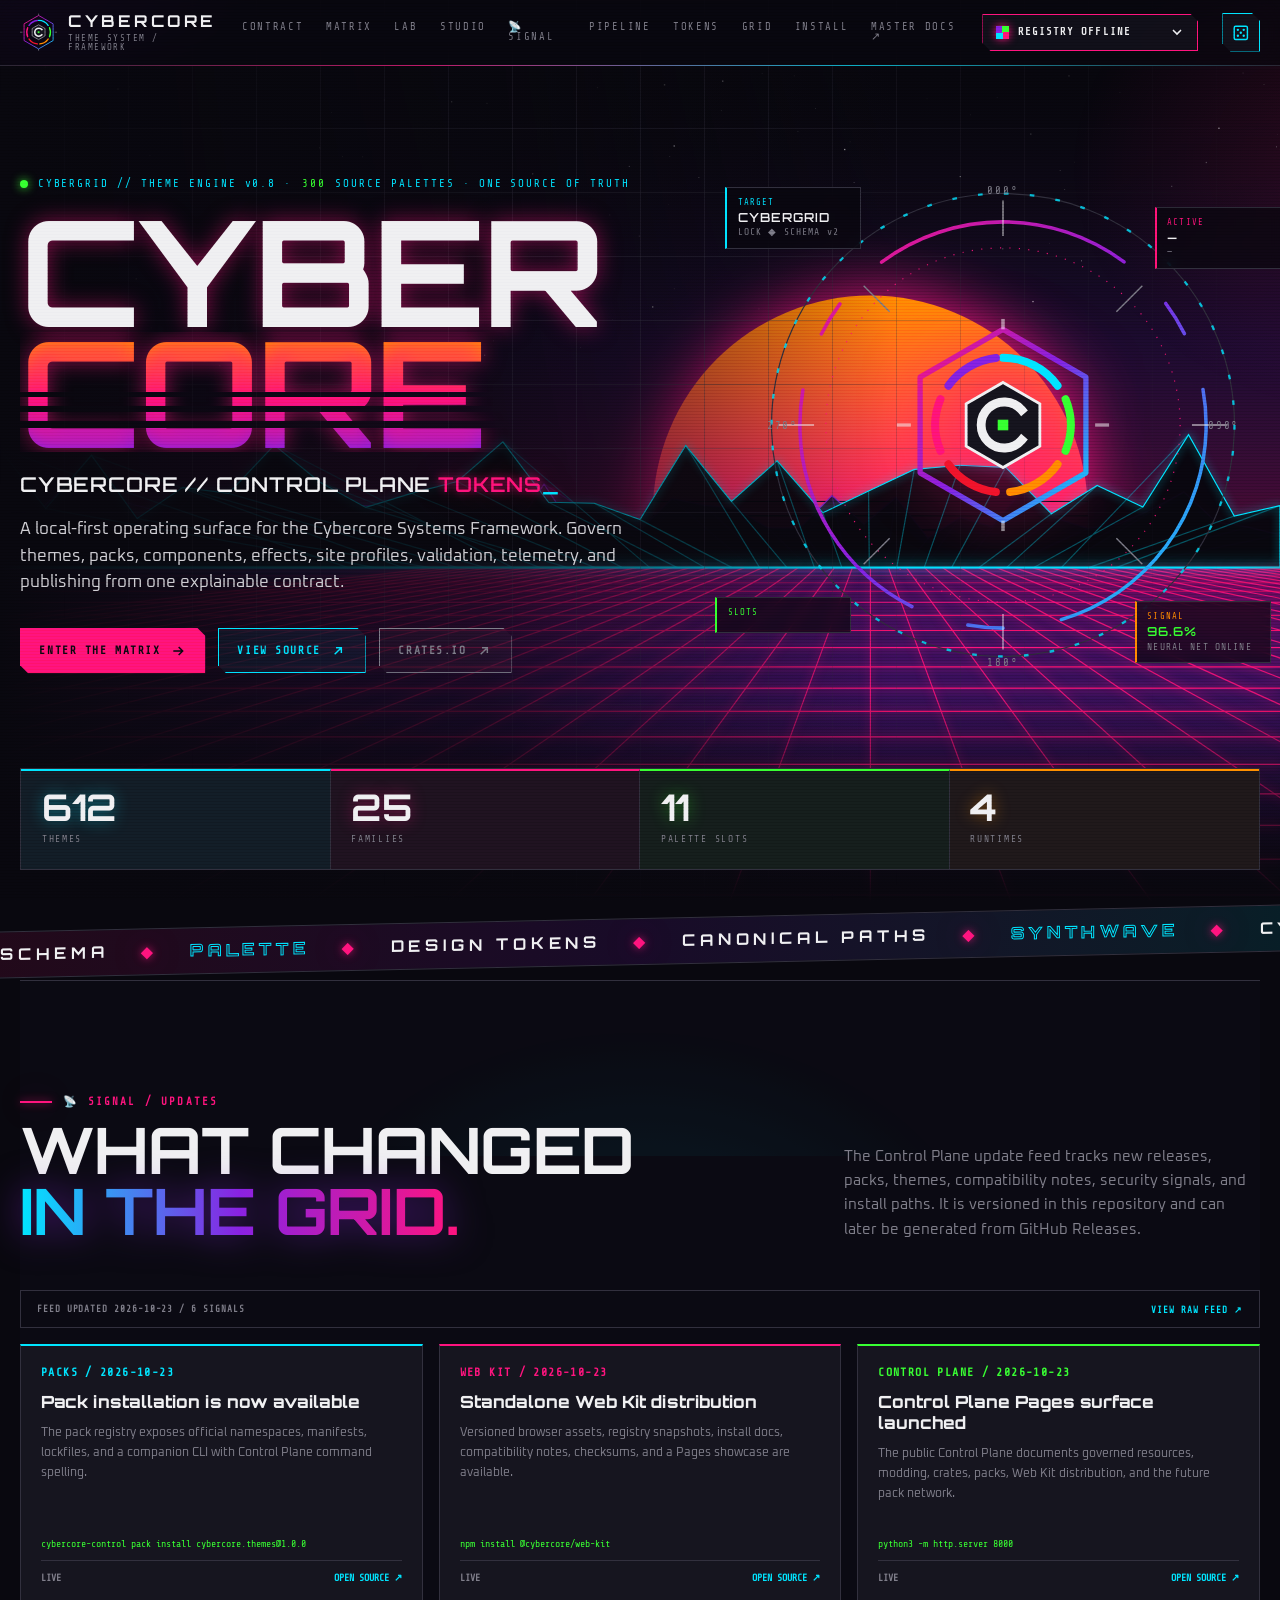
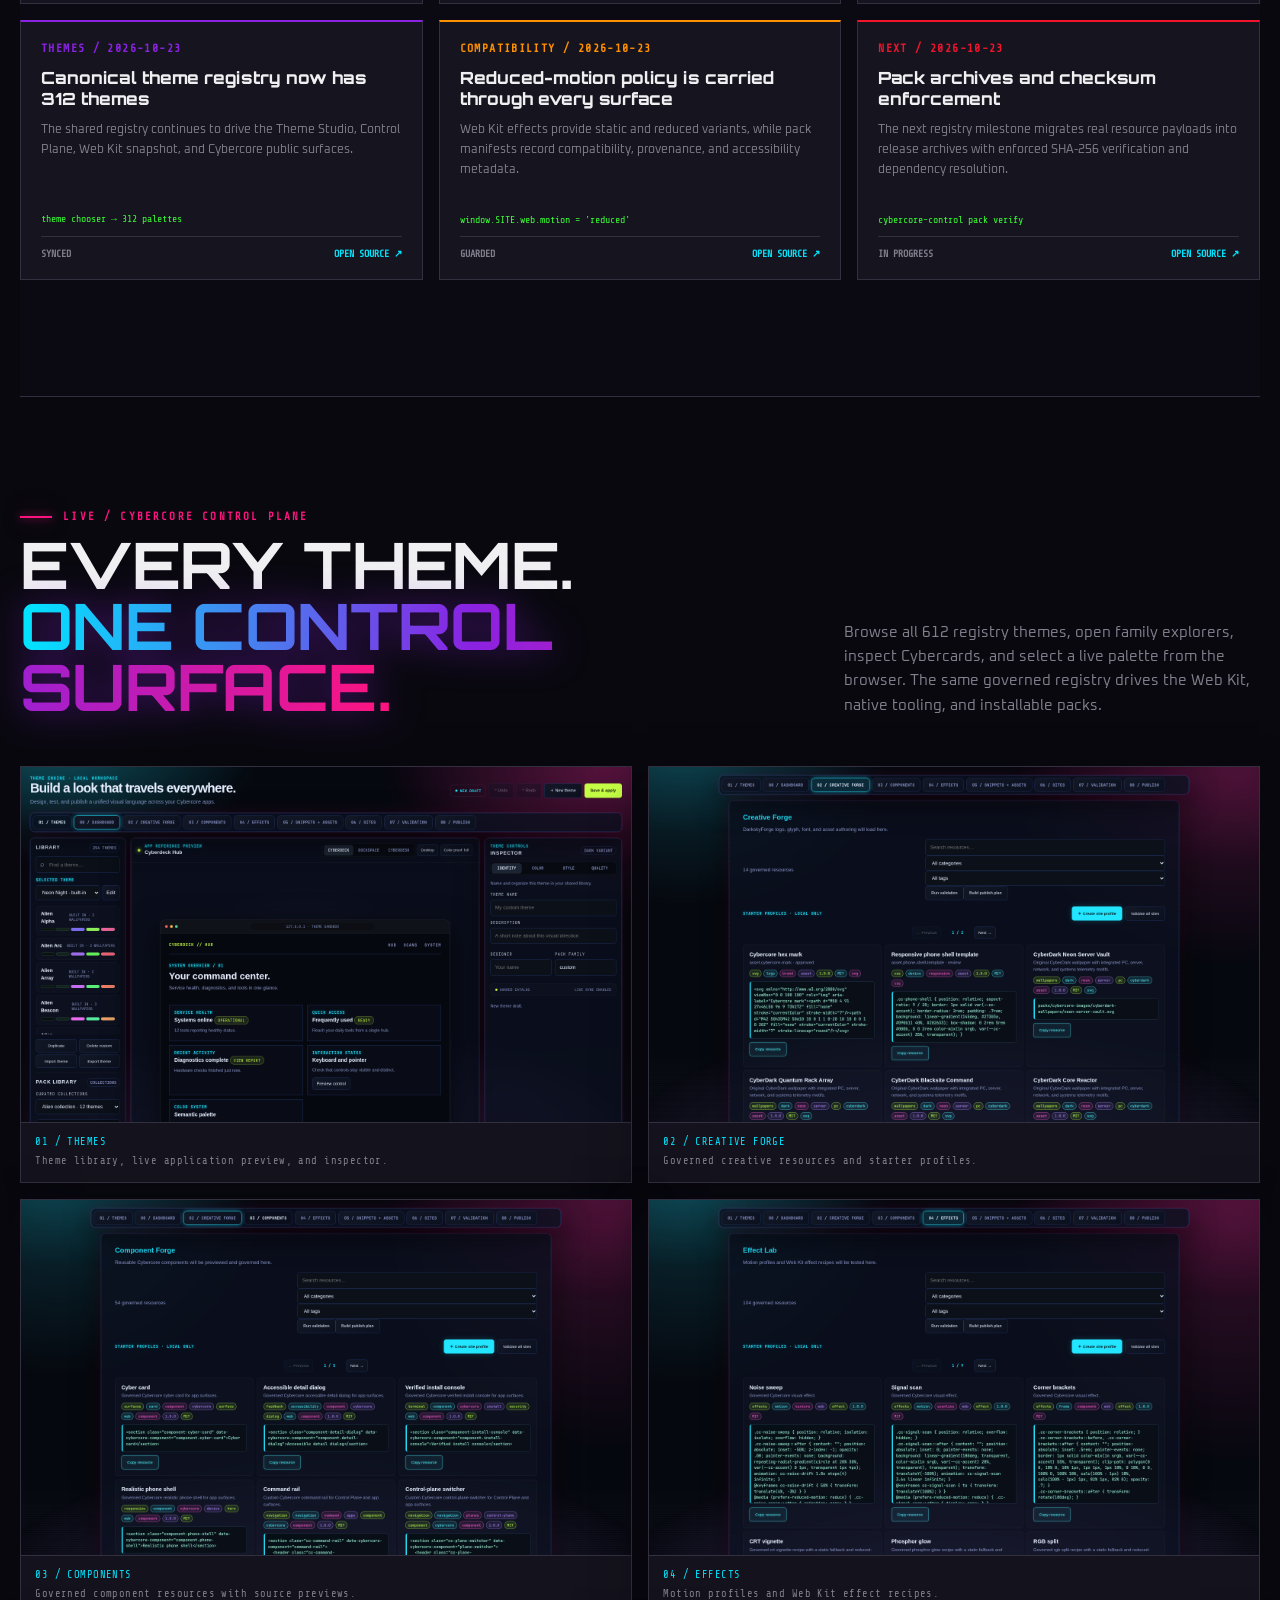
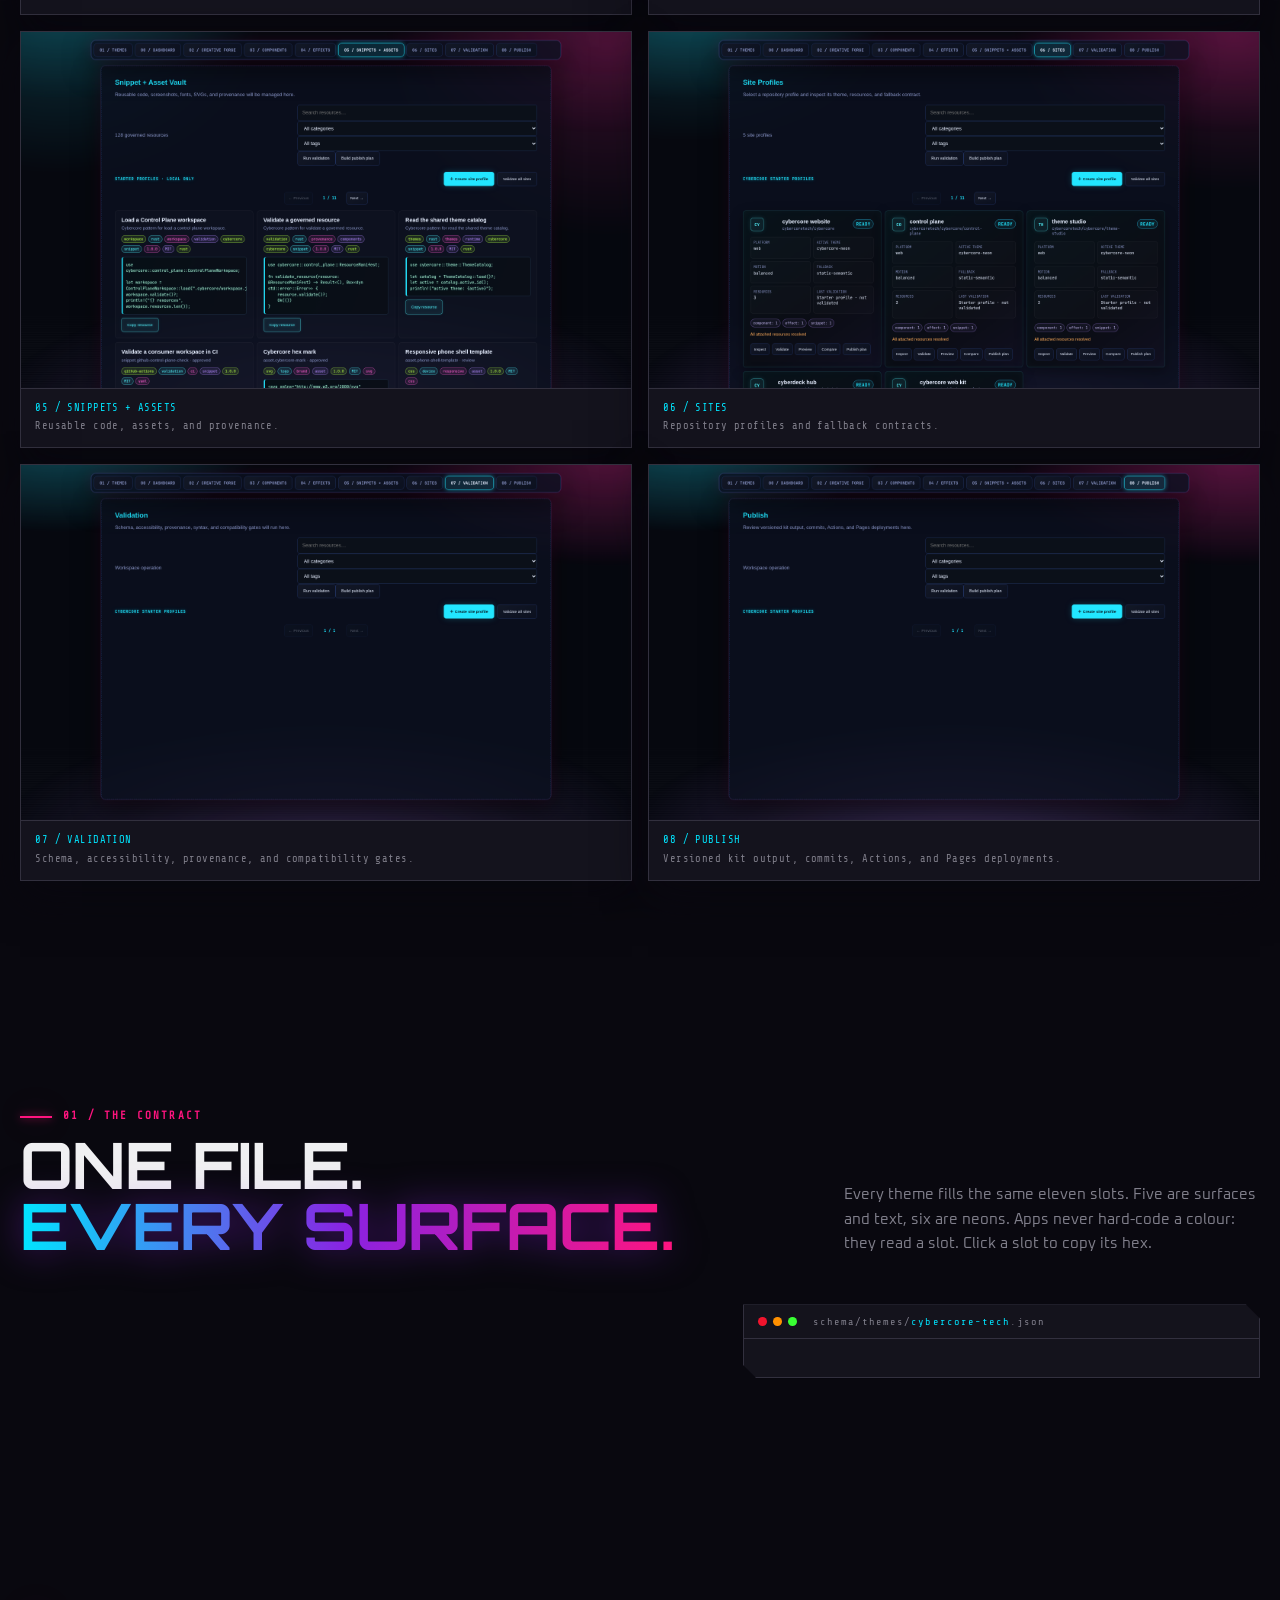
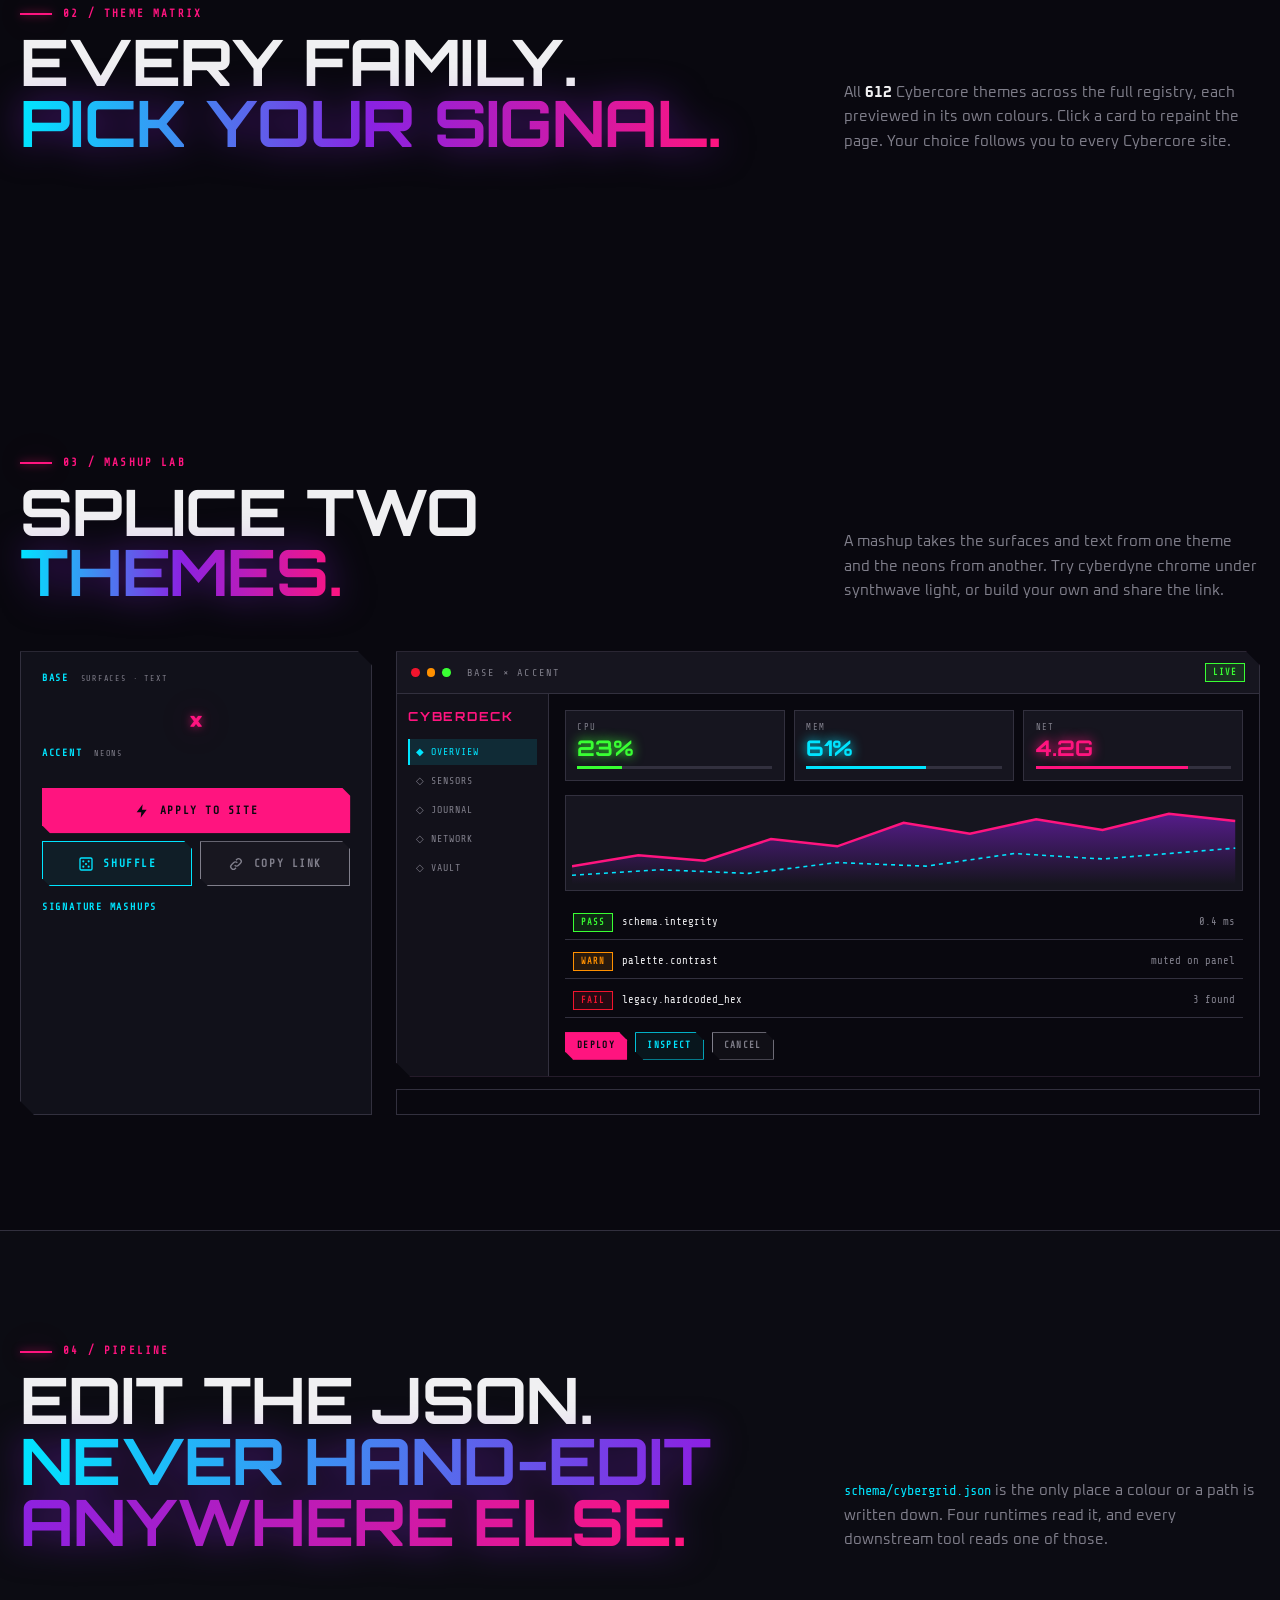
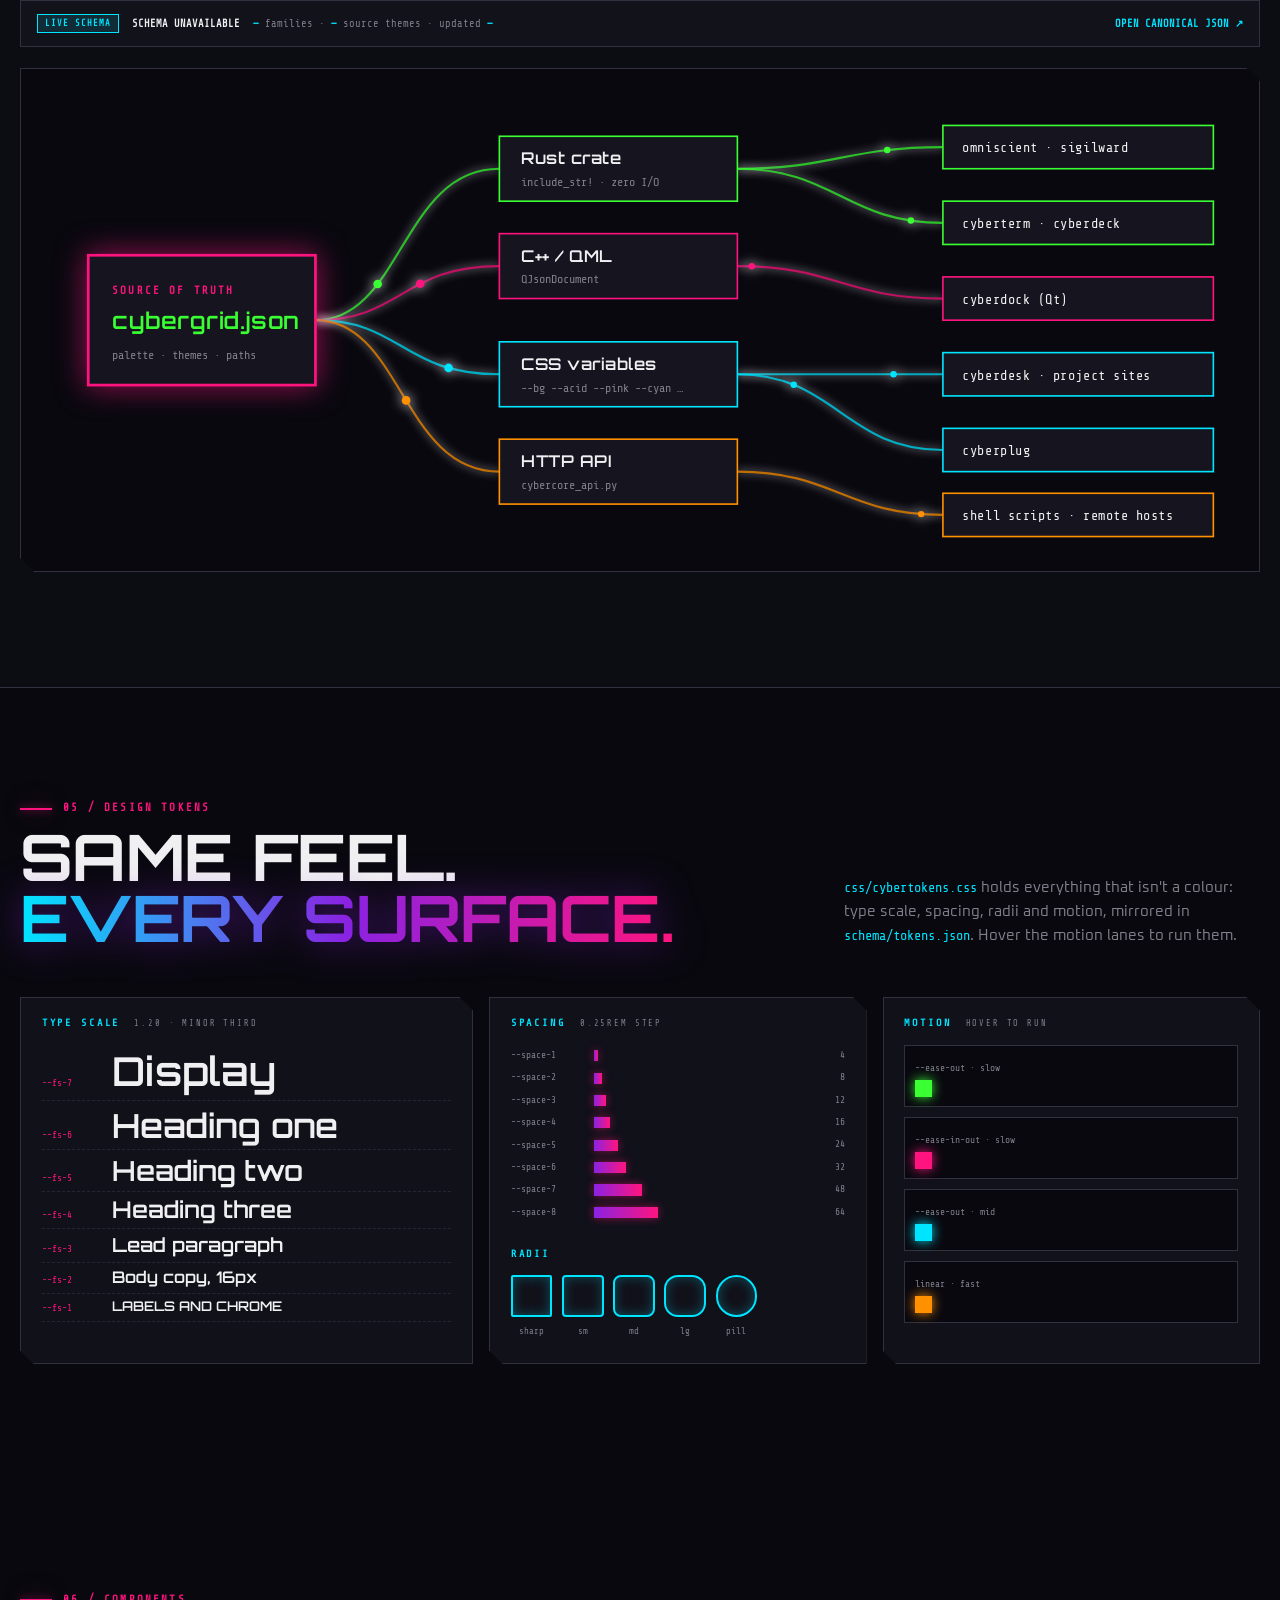
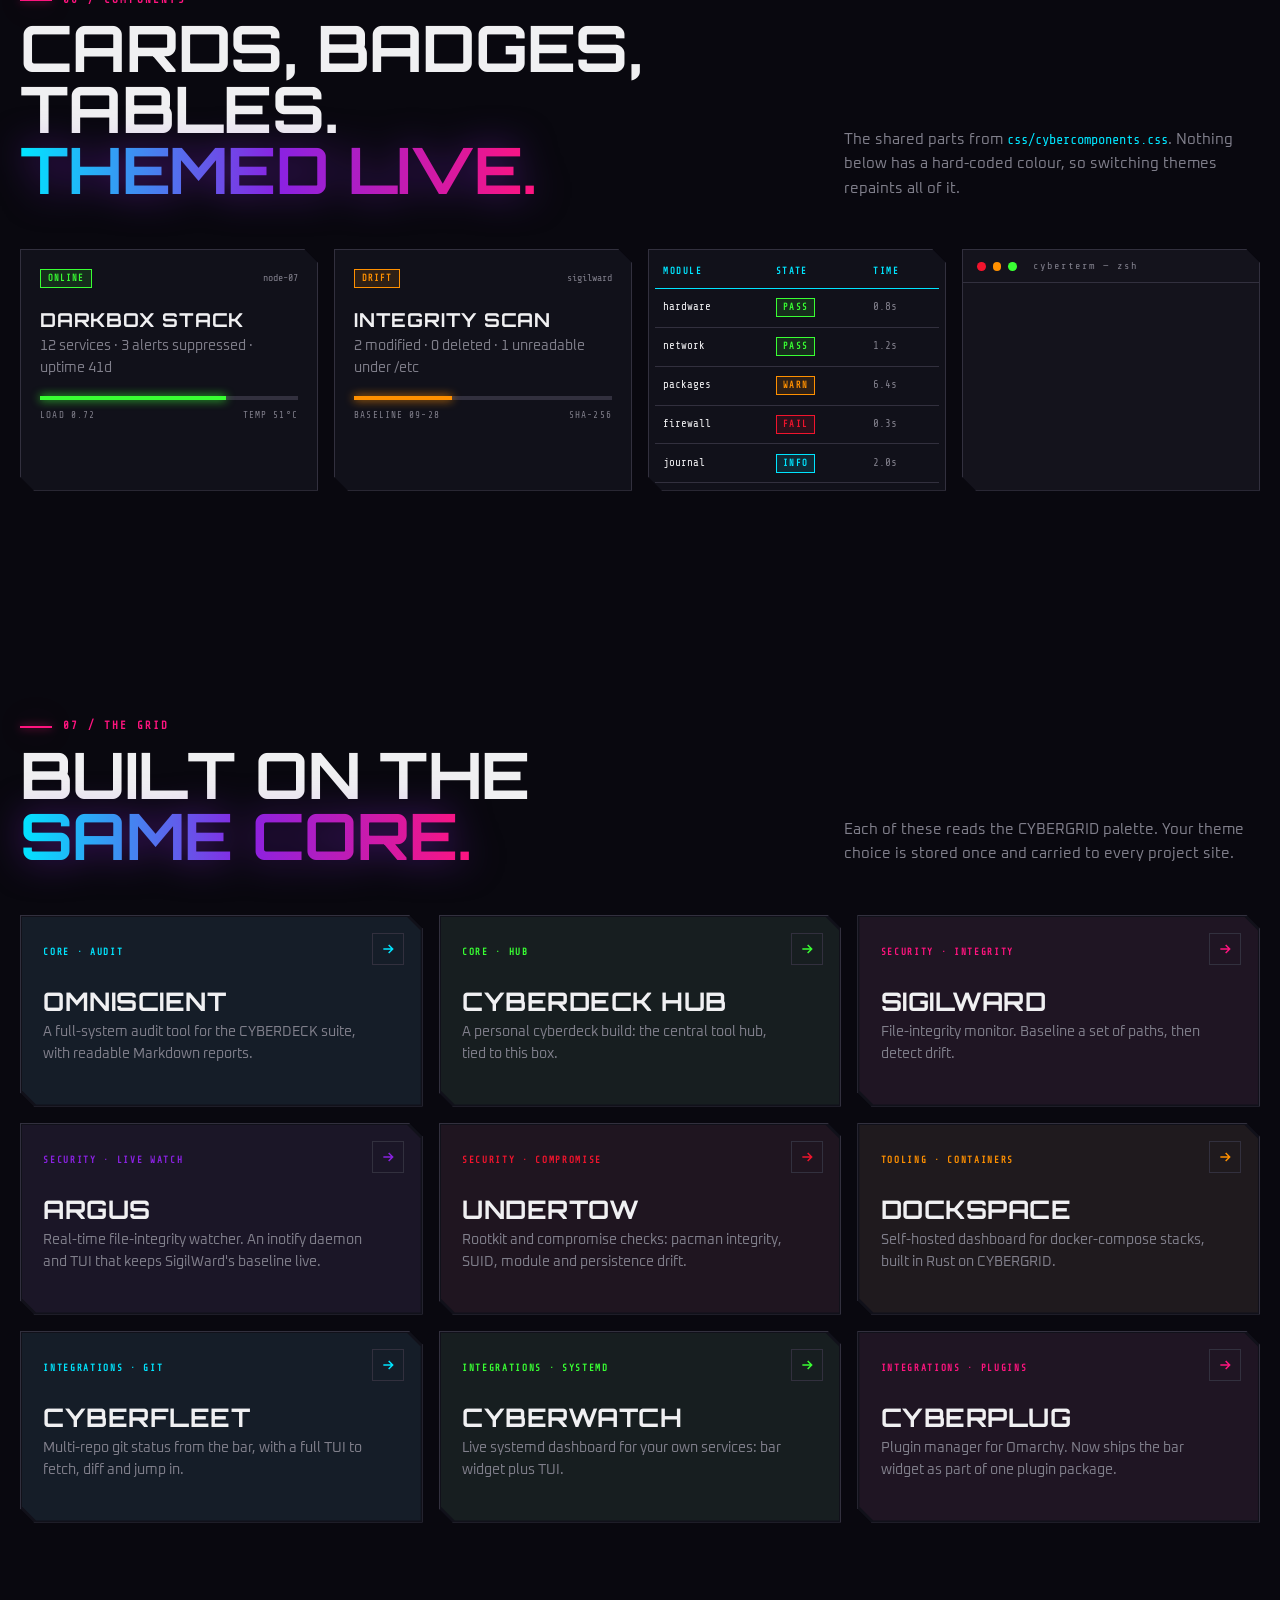
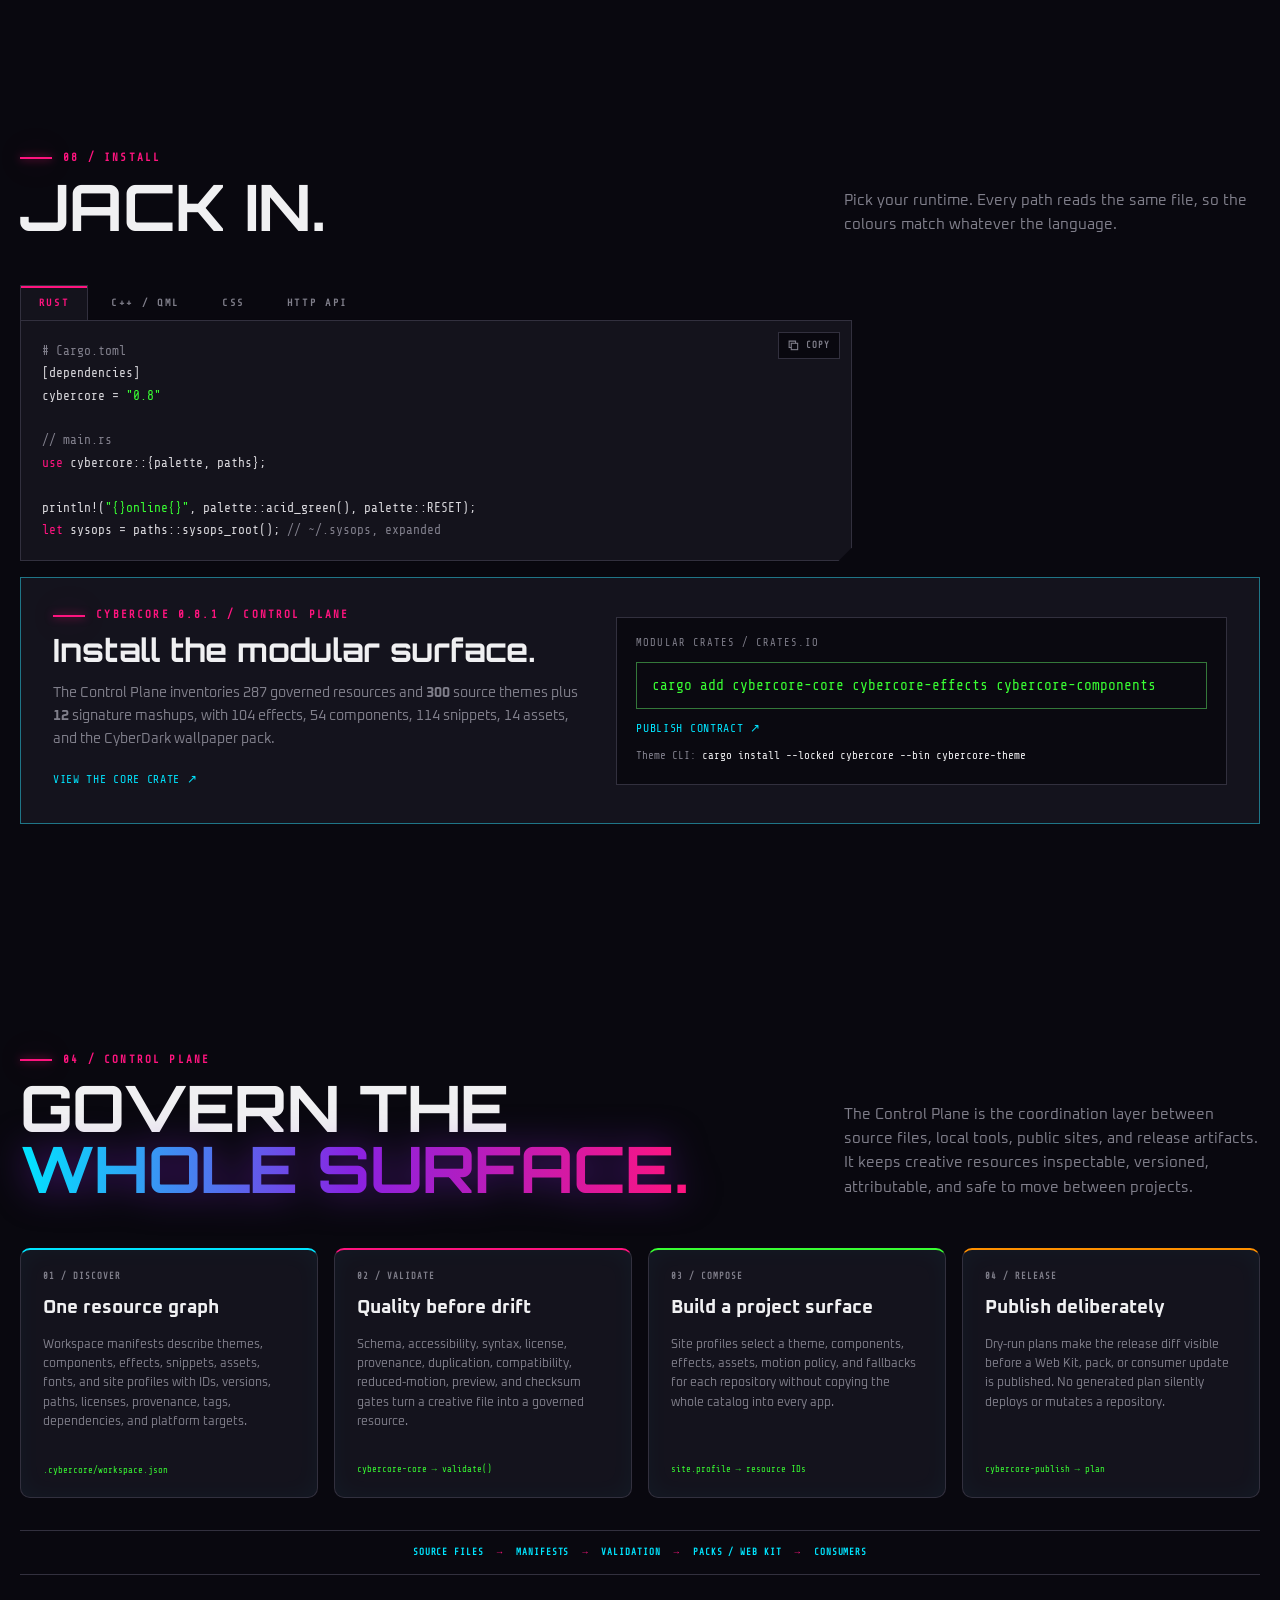
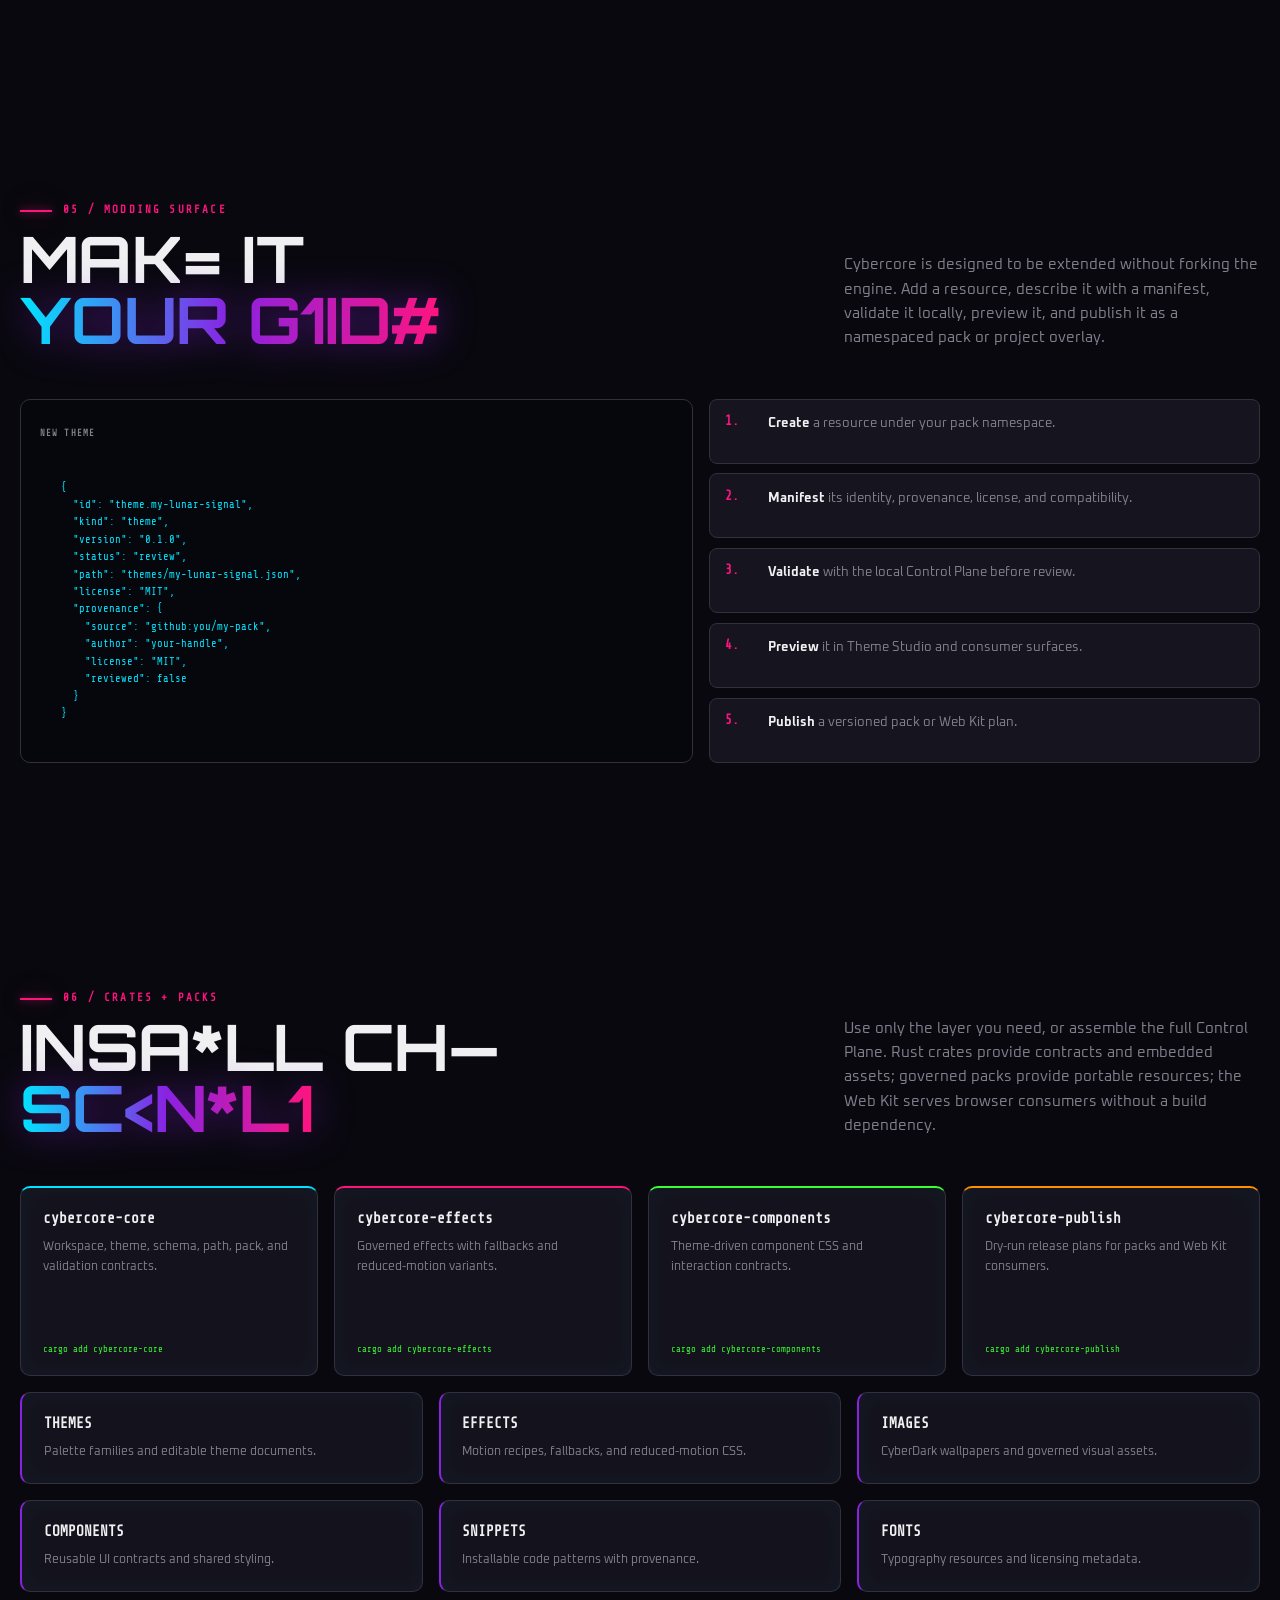
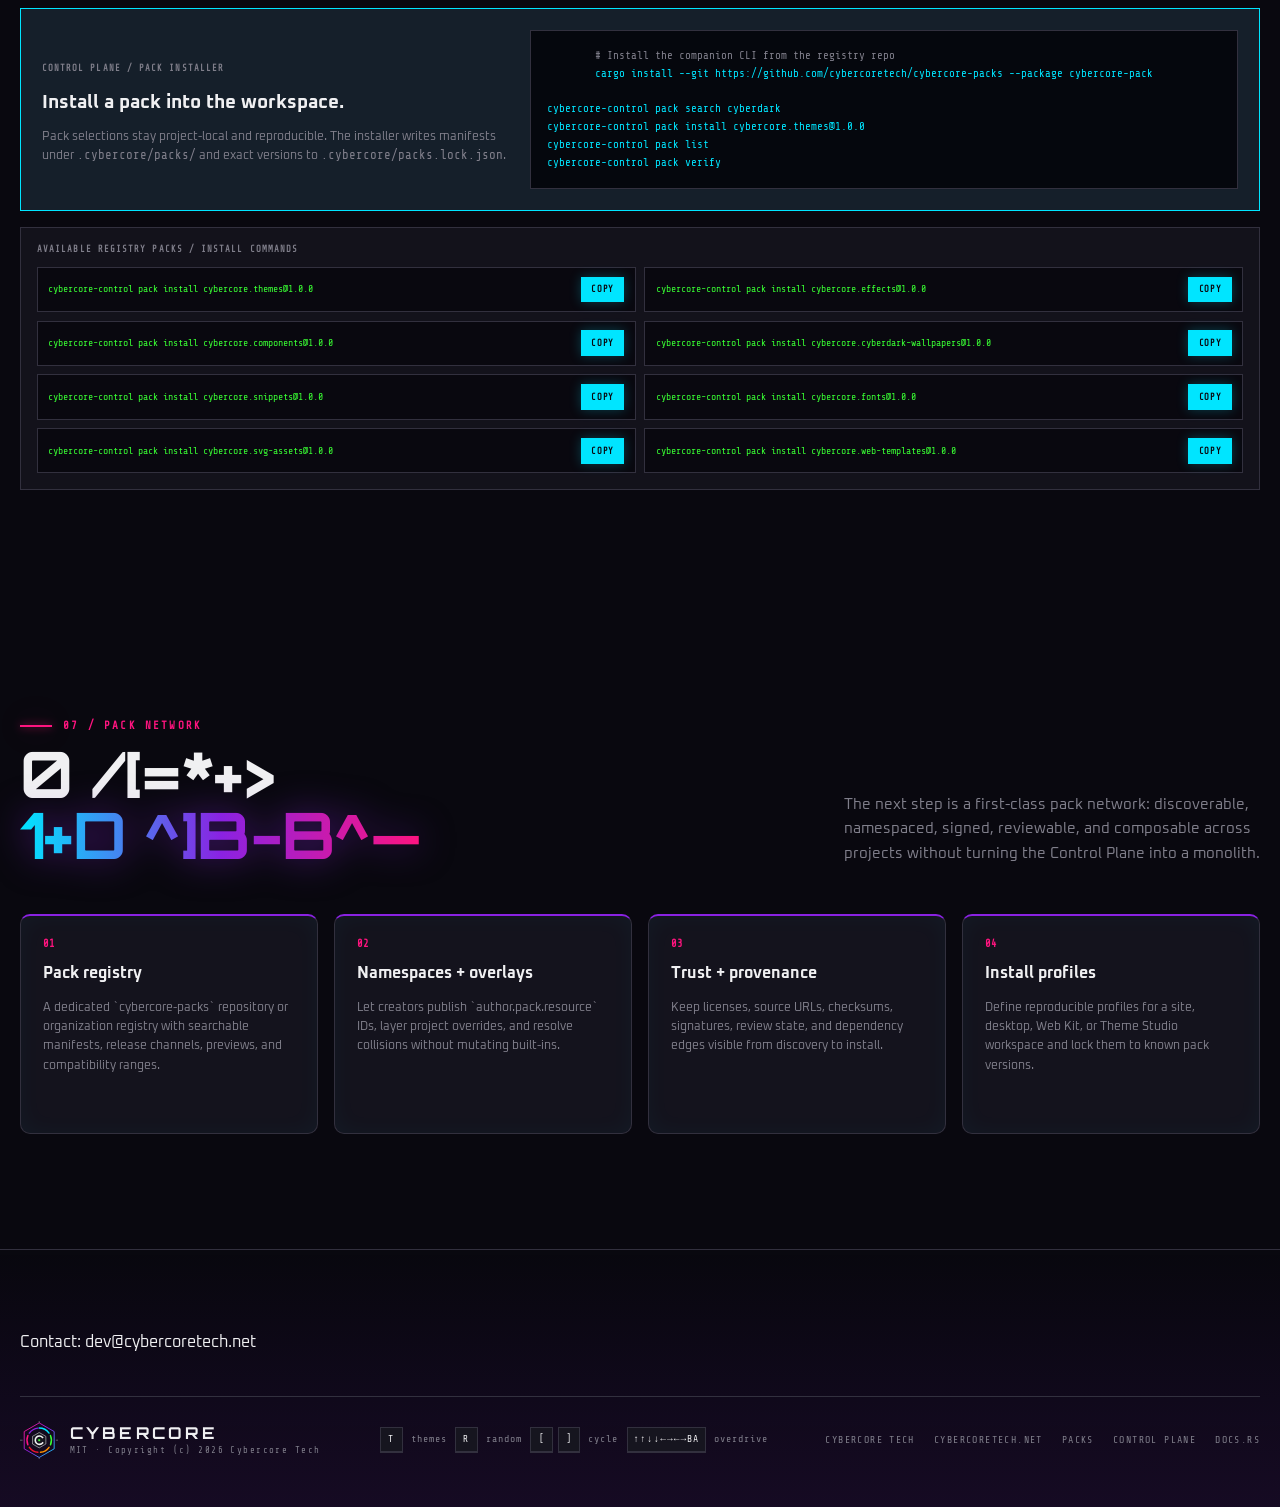
==== commit cd019210: "feat(site): shared 612-theme registry and mashups; fix live page errors - Signature mashups and the " ====
--- a/index.html
+++ b/index.html
@@ -18,33 +18,17 @@
   <link rel="stylesheet" href="assets/css/site.css">
   <link rel="stylesheet" href="control-plane.css">
   <script>
-    /* Signature mashups: surfaces (bg/text/panel/line/muted) from `base`,
-       neons from `accent`. Names are provisional until approved. */
     window.SITE = {
       dataRoot: 'https://cybercoretech.github.io/data',
-      kittyThemesUrl: 'data/kitty-themes.json',
-      defaultTheme: 'cybercore-tech',
-      mashups: [
-        { id: 'cc-chrome-horizon', label: 'CHROME HORIZON', base: 'cyberdyne-steel', accent: 'synthwave-outrun' },
-        { id: 'cc-skynet-plasma', label: 'SKYNET PLASMA', base: 'cyberdyne-skynet', accent: 'neosynth-plasma' },
-        { id: 'cc-midnight-mainframe', label: 'MIDNIGHT MAINFRAME', base: 'synthwave-sunset', accent: 'cyberpunk-neon' },
-        { id: 'cc-judgment-grid', label: 'JUDGMENT GRID', base: 'cyberdyne-judgment', accent: 'neosynth-laser-grid' },
-        { id: 'cc-dracula-tokyo', label: 'DRACULA // TOKYO NIGHT', base: 'kitty:dracula', accent: 'kitty:tokyo-night' },
-        { id: 'cc-catppuccin-nord', label: 'CATPPUCCIN // NORD', base: 'kitty:catppuccin-mocha', accent: 'kitty:nord' },
-        { id: 'cc-gruvbox-monokai', label: 'GRUVBOX // MONOKAI', base: 'kitty:gruvbox-dark', accent: 'kitty:monokai-pro' },
-        { id: 'cc-onyx-material', label: 'ONE DARK // MATERIAL OCEAN', base: 'kitty:one-dark', accent: 'kitty:material-ocean' },
-        { id: 'cc-kanagawa-rose', label: 'KANAGAWA // ROSE PINE', base: 'kitty:kanagawa-wave', accent: 'kitty:rose-pine-moon' },
-        { id: 'cc-evernight-fox', label: 'EVERFOREST // NIGHTFOX', base: 'kitty:everforest-dark', accent: 'kitty:nightfox' },
-        { id: 'cc-solarized-ayu', label: 'SOLARIZED // AYU', base: 'kitty:solarized-dark', accent: 'kitty:ayu' },
-        { id: 'cc-oxide-vesper', label: 'OXOCARBON // VESPER', base: 'kitty:oxocarbon', accent: 'kitty:vesper' }
-      ]
+      defaultTheme: 'cybercore-tech'
+      // The 12 signature mashups come from <dataRoot>/mashups.json, shared by every site.
     };
   </script>
   <script src="assets/js/scenes.js?v=0.9.9" defer></script>
-  <script src="assets/js/engine.js?v=0.9.9" defer></script>
-  <script src="assets/js/fx.js?v=0.9.9" defer></script>
+  <script src="assets/js/engine.js?v=0.9.10" defer></script>
+  <script src="assets/js/fx.js?v=0.9.10" defer></script>
   <script src="assets/js/updates.js" defer></script>
-  <script src="assets/js/schema.js" defer></script>
+  <script src="assets/js/schema.js?v=2" defer></script>
   <script type="module" src="https://cybercoretech.github.io/kit/contact.js"></script>
 </head>
 <body>
@@ -120,7 +104,7 @@
         <i class="theme-swatch" aria-hidden="true"></i><span id="themeLabel">LOADING…</span><svg class="chev" aria-hidden="true"><use href="#i-chev"/></svg>
       </button>
       <div class="theme-menu" id="themeMenu" hidden>
-        <div class="theme-search"><input id="themeFilter" type="search" placeholder="FILTER 312 THEMES…" aria-label="Filter themes" autocomplete="off" spellcheck="false"></div>
+        <div class="theme-search"><input id="themeFilter" type="search" placeholder="FILTER 612 THEMES…" aria-label="Filter themes" autocomplete="off" spellcheck="false"></div>
         <div class="theme-list" id="themeList" role="listbox" aria-label="Theme"></div>
       </div>
     </div>
@@ -168,7 +152,7 @@
         </div>
       </div>
       <div class="wrap stats">
-        <button class="stat-card" type="button" data-stat="themes"><b data-count="312" data-count-key="themes">0</b><span>THEMES</span></button>
+        <button class="stat-card" type="button" data-stat="themes"><b data-count="612" data-count-key="themes">0</b><span>THEMES</span></button>
         <button class="stat-card" type="button" data-stat="families"><b data-count="25" data-count-key="families">0</b><span>FAMILIES</span></button>
         <button class="stat-card" type="button" data-stat="slots"><b data-count="11">0</b><span>PALETTE SLOTS</span></button>
         <button class="stat-card" type="button" data-stat="runtimes"><b data-count="4">0</b><span>RUNTIMES</span></button>
@@ -209,7 +193,7 @@
     <section class="section wrap" id="studio">
       <div class="head">
         <div><p class="kicker">LIVE / CYBERCORE CONTROL PLANE</p><h2 class="scramble">Every theme.<br><em>One control surface.</em></h2></div>
-        <p>Browse all 312 registry themes, open family explorers, inspect Cybercards, and select a live palette from the browser. The same governed registry drives the Web Kit, native tooling, and installable packs.</p>
+        <p>Browse all <span data-theme-count>612</span> registry themes, open family explorers, inspect Cybercards, and select a live palette from the browser. The same governed registry drives the Web Kit, native tooling, and installable packs.</p>
       </div>
       <div class="studio-shots">
         <figure class="studio-shot">
@@ -267,7 +251,7 @@
       <div class="wrap">
         <div class="head reveal">
           <div><p class="kicker">02 / THEME MATRIX</p><h2 class="scramble">Every family.<br><em>Pick your signal.</em></h2></div>
-          <p>All <b data-theme-count>312</b> Cybercore themes across the full registry, each previewed in its own colours. Click a card to repaint the page. Your choice follows you to every Cybercore site.</p>
+          <p>All <b data-theme-count>612</b> Cybercore themes across the full registry, each previewed in its own colours. Click a card to repaint the page. Your choice follows you to every Cybercore site.</p>
         </div>
         <div class="families reveal" id="families" role="tablist" aria-label="Theme families"></div>
         <div class="cards" id="cards"></div>
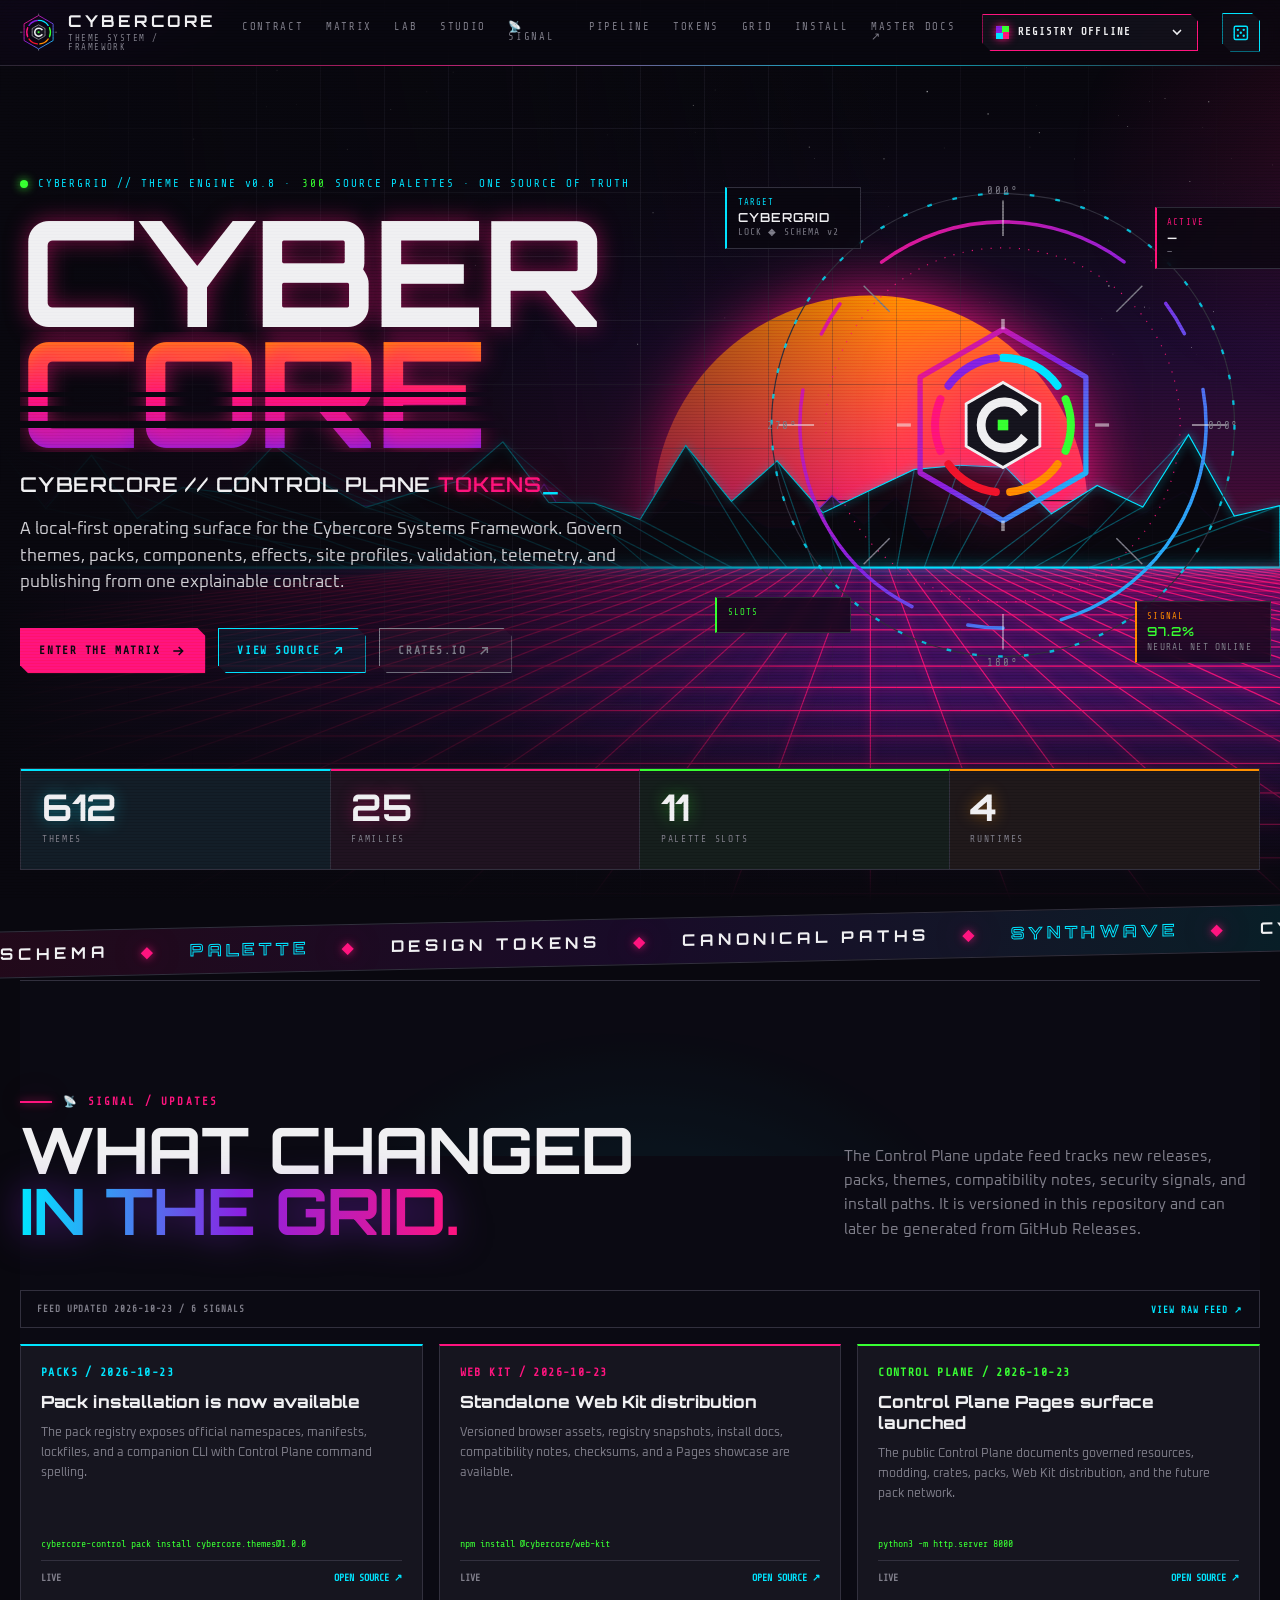
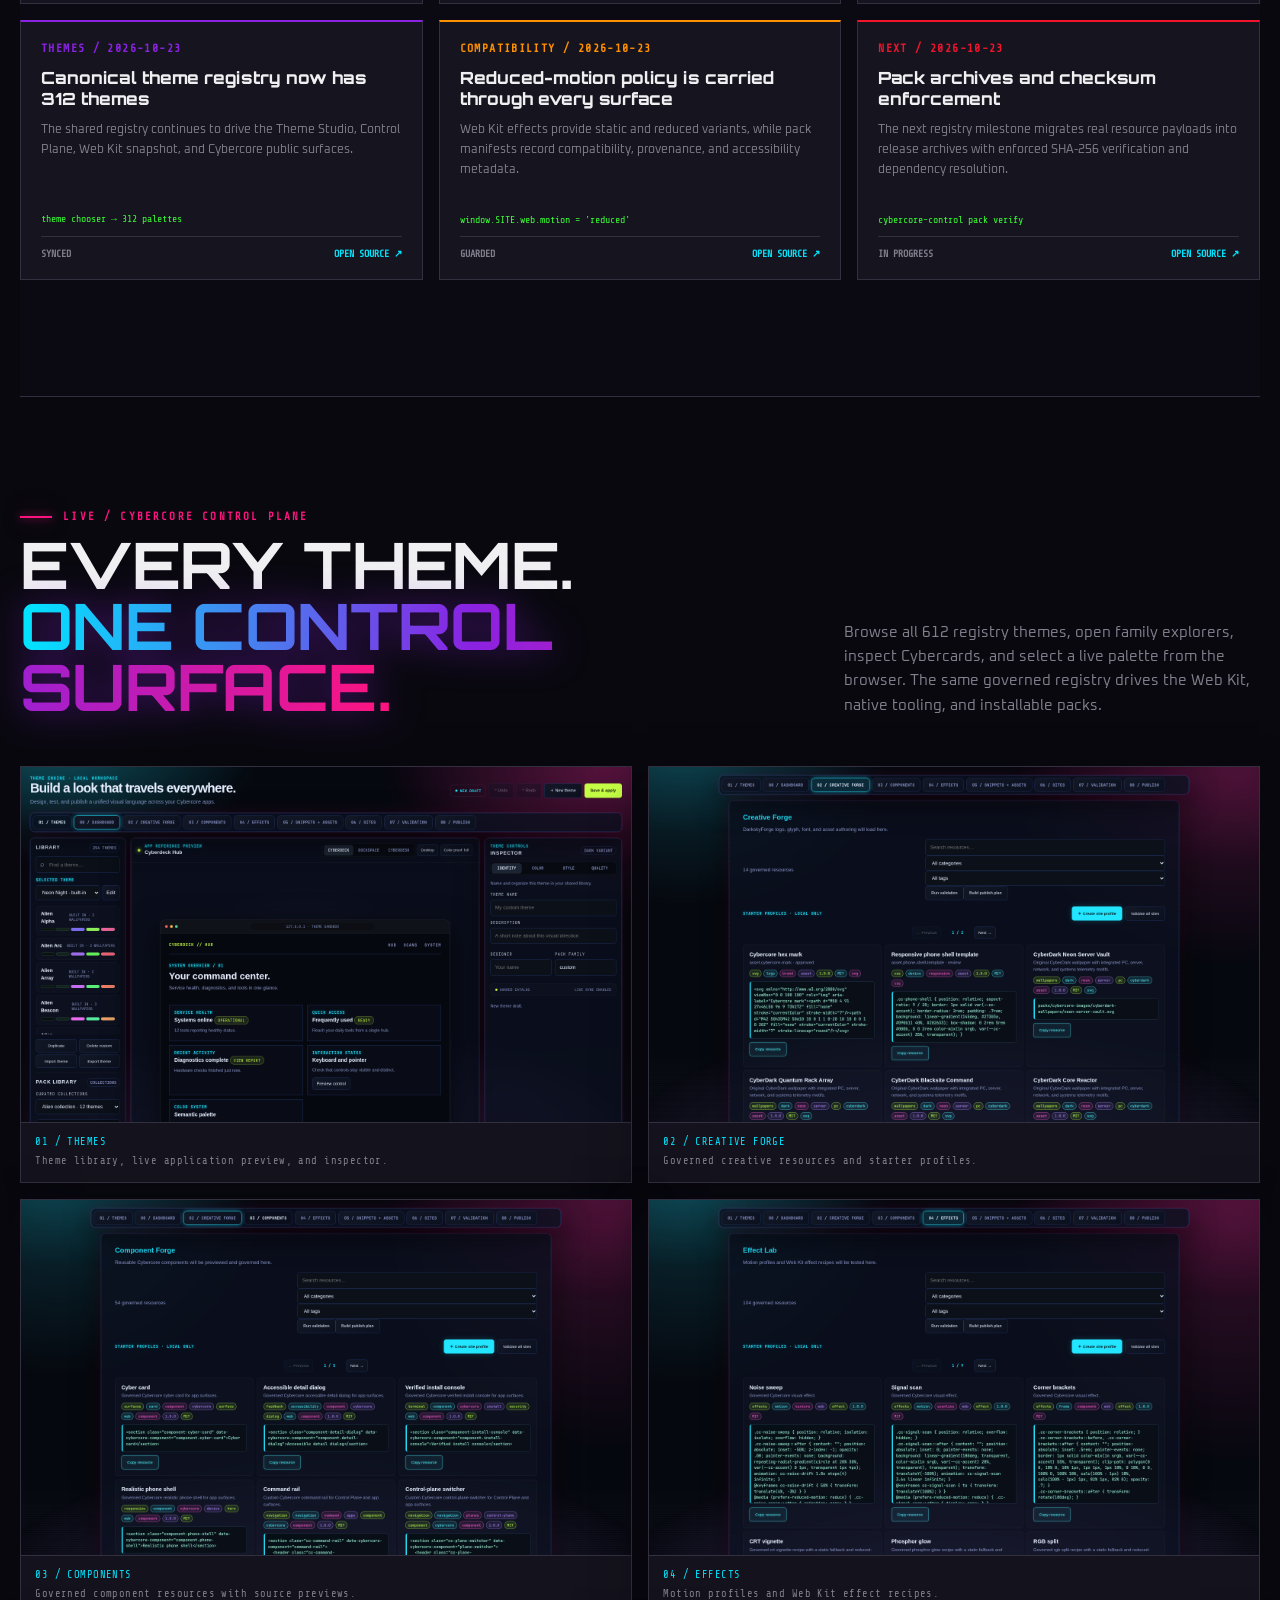
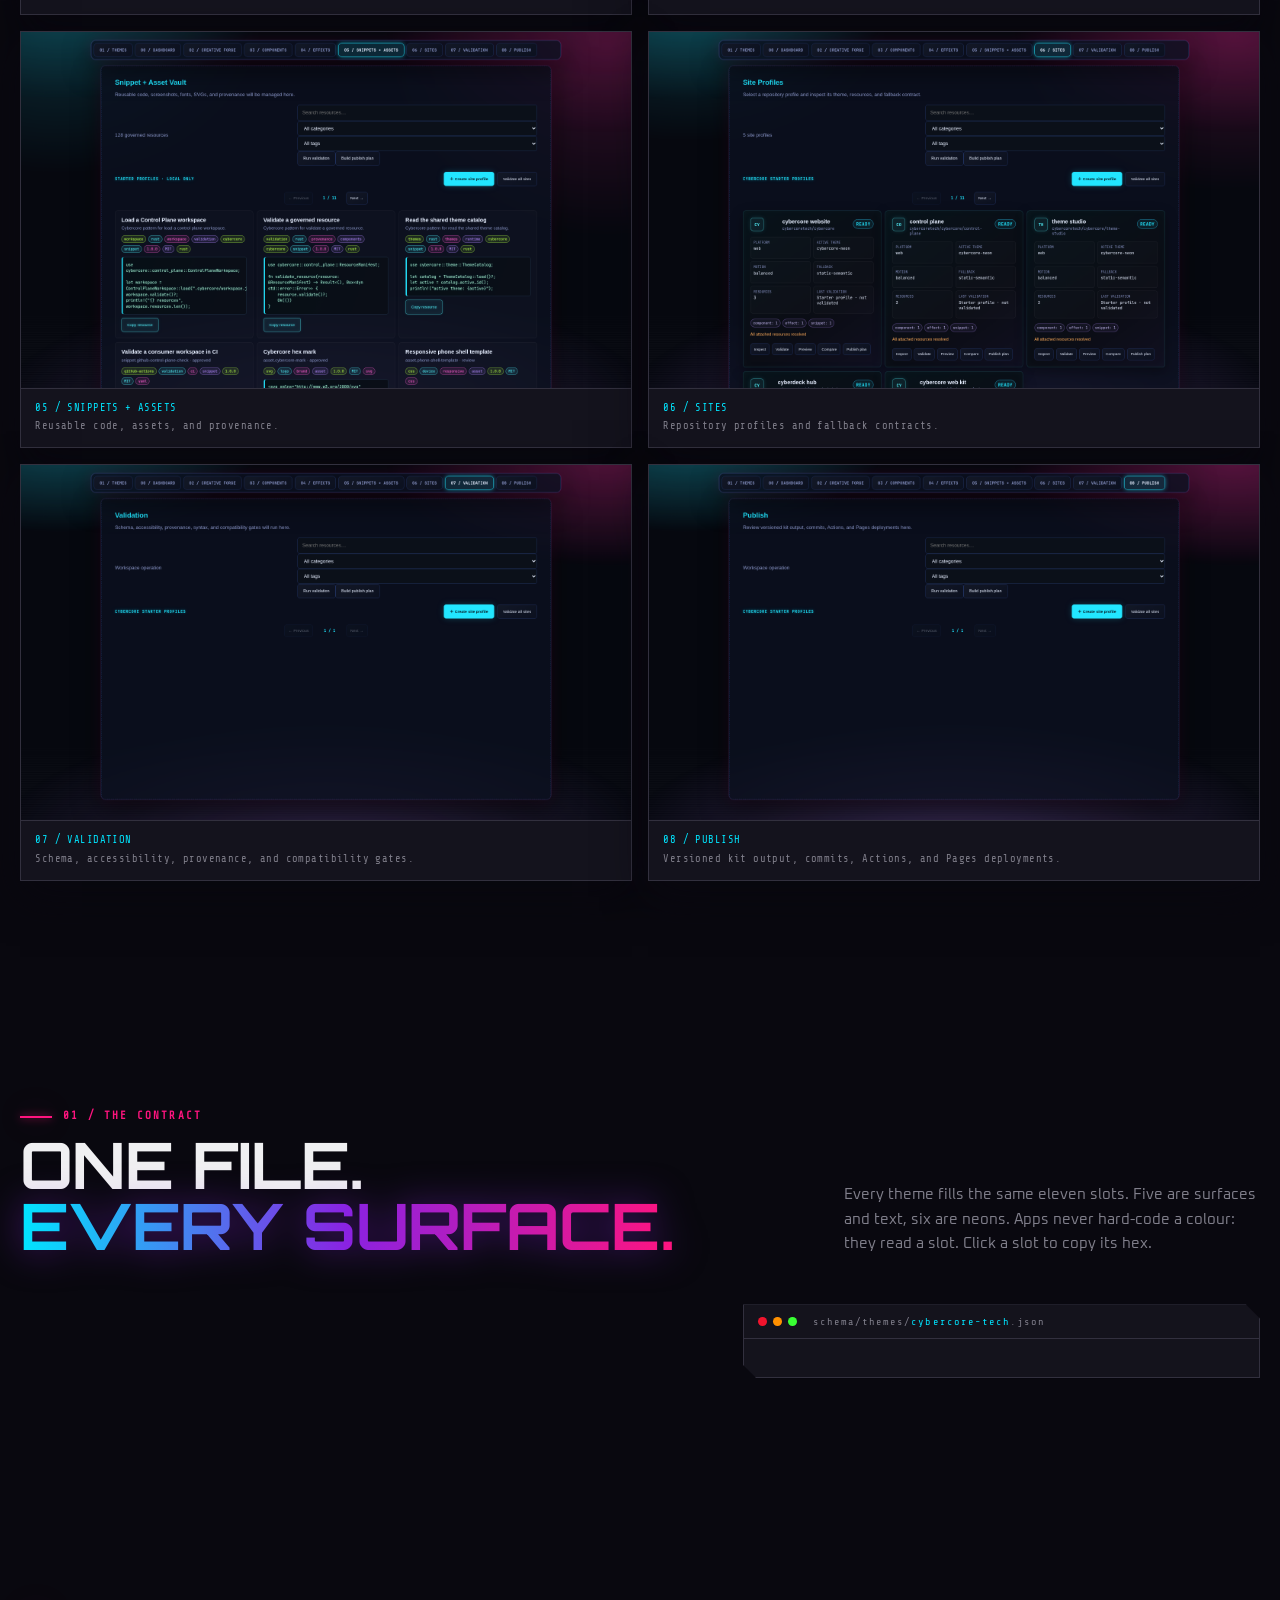
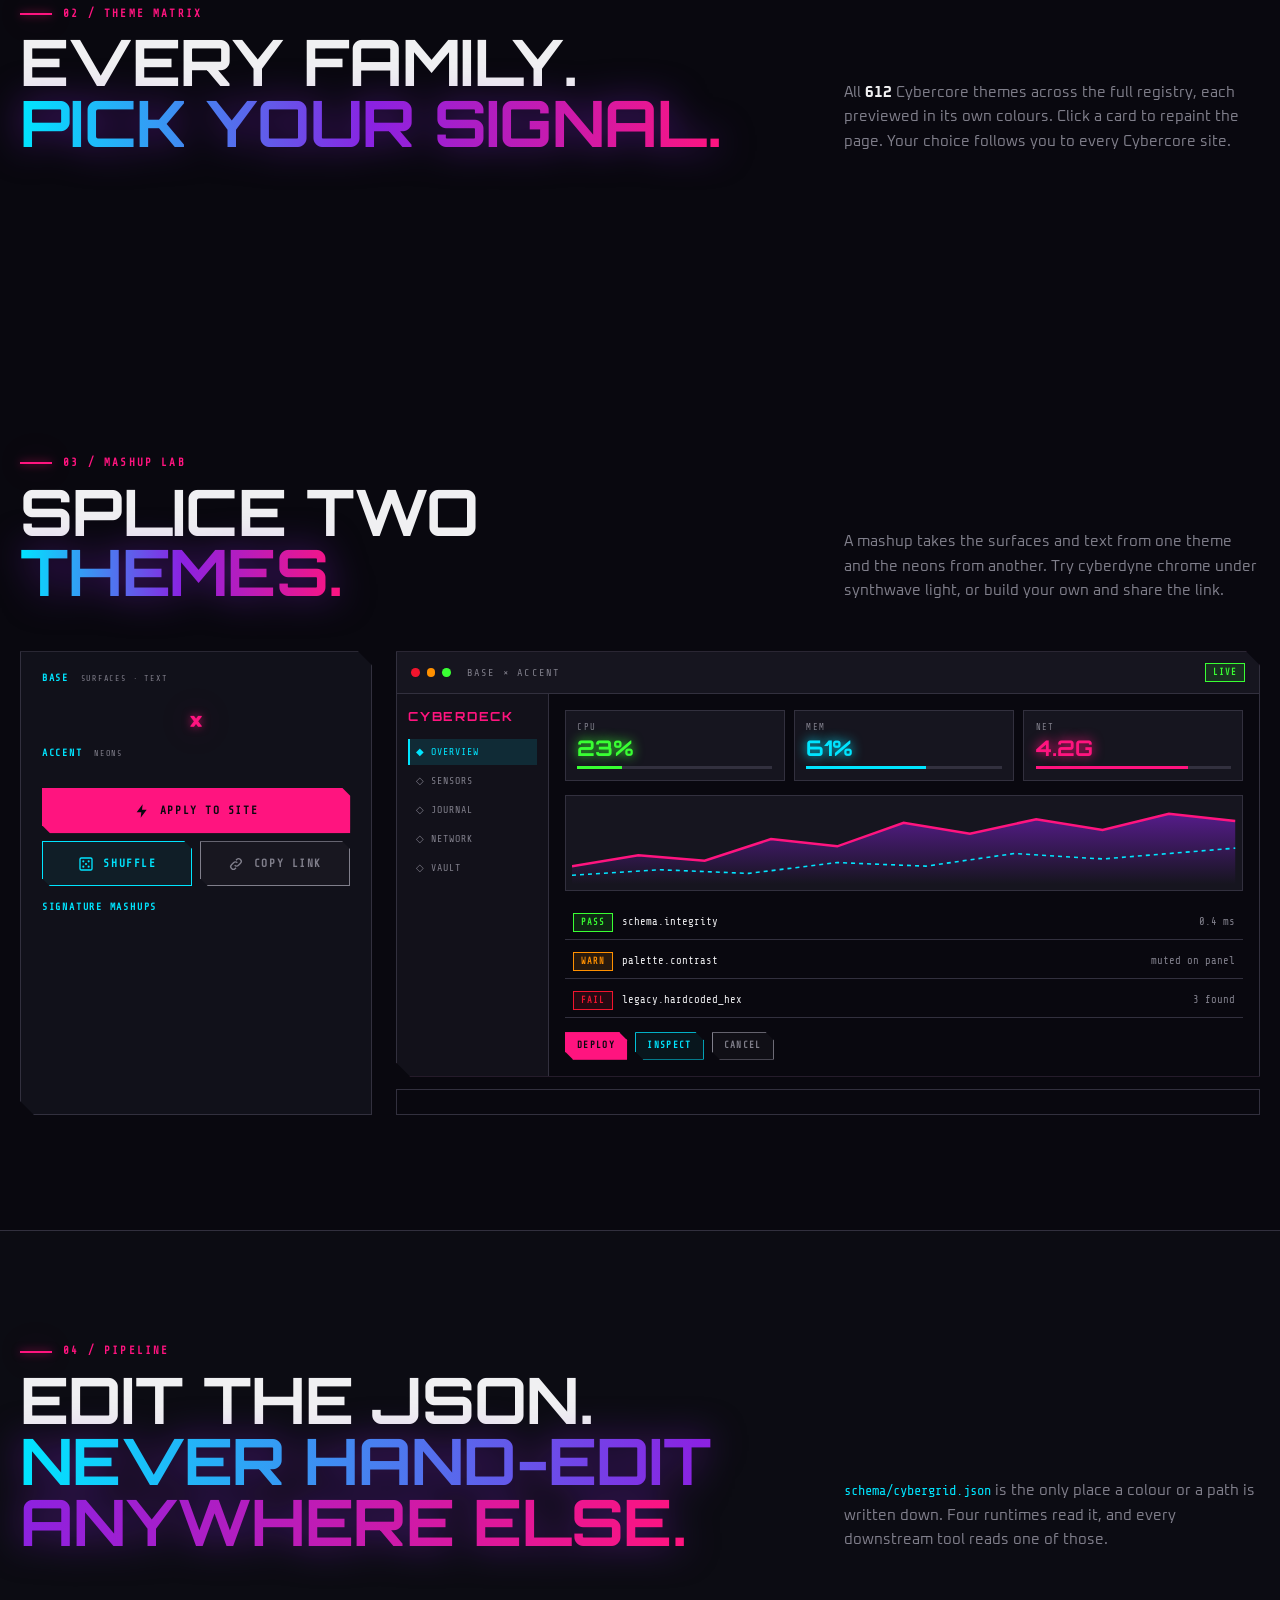
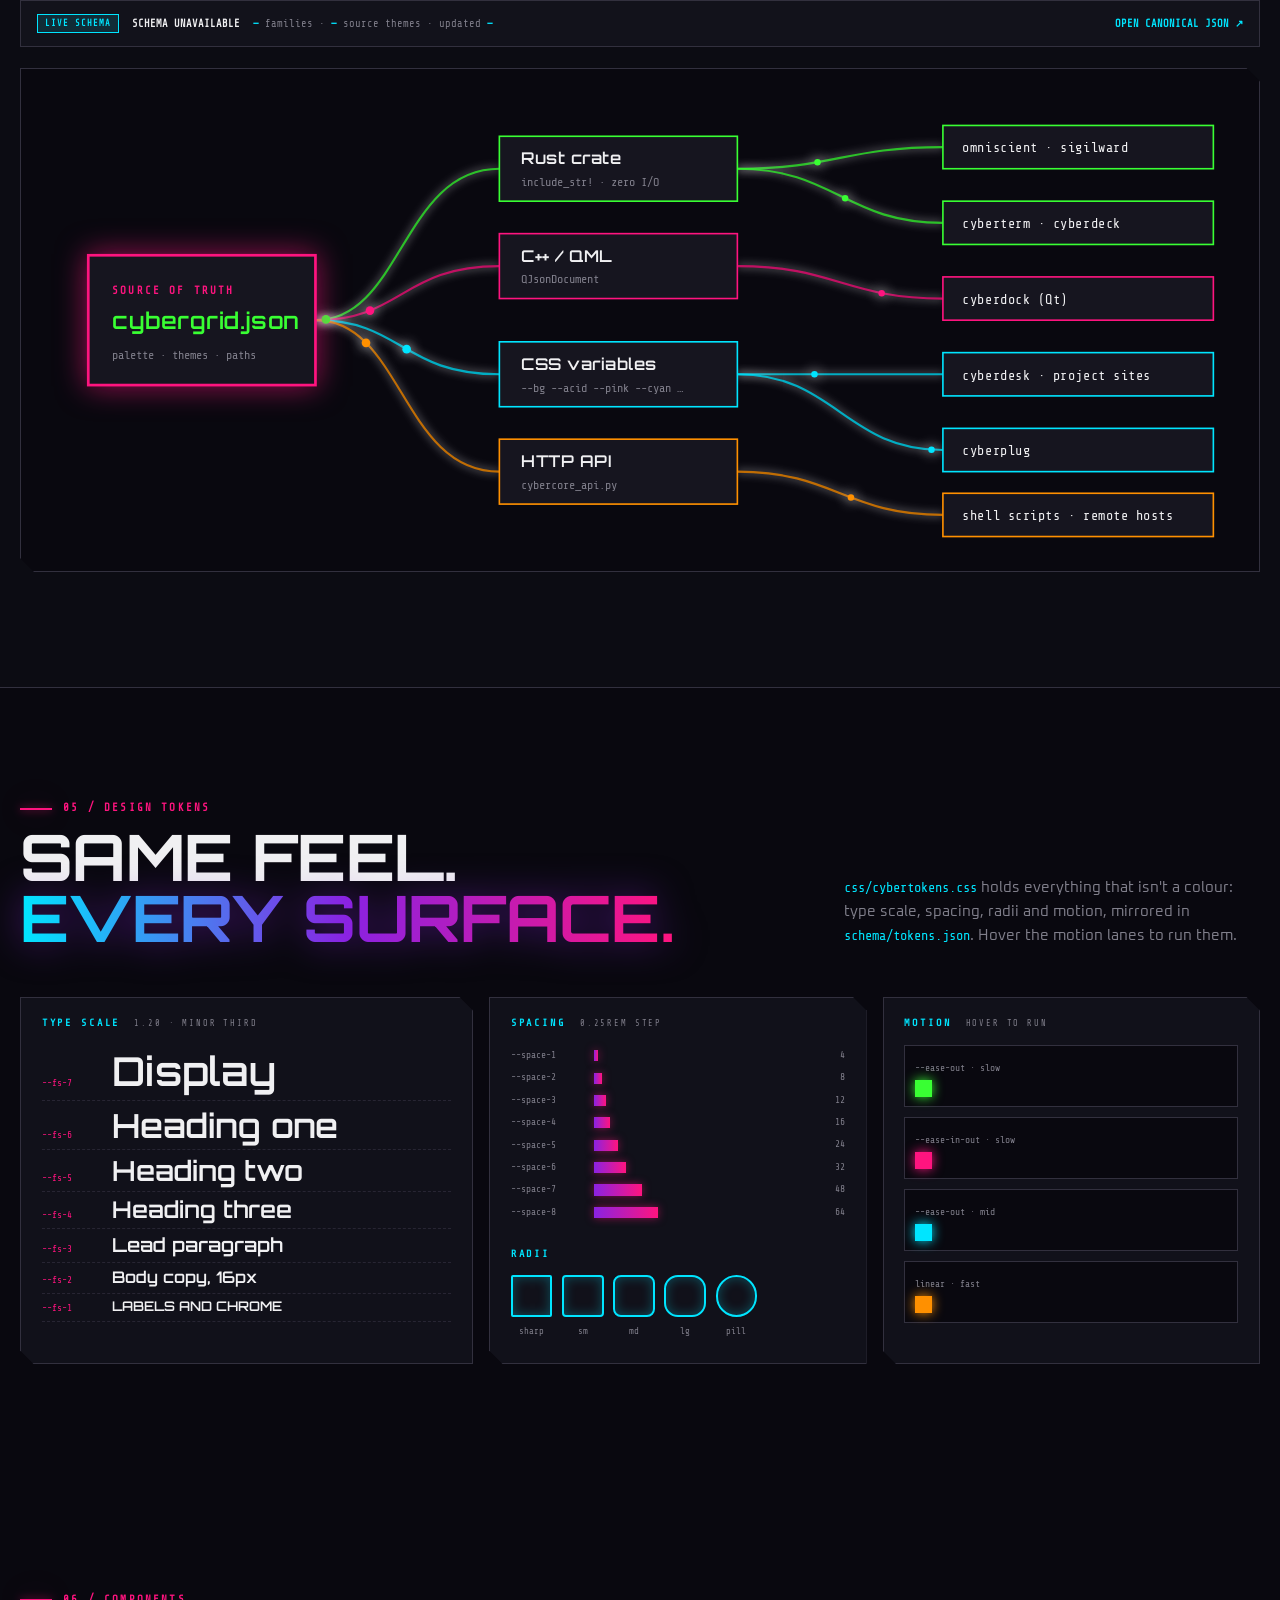
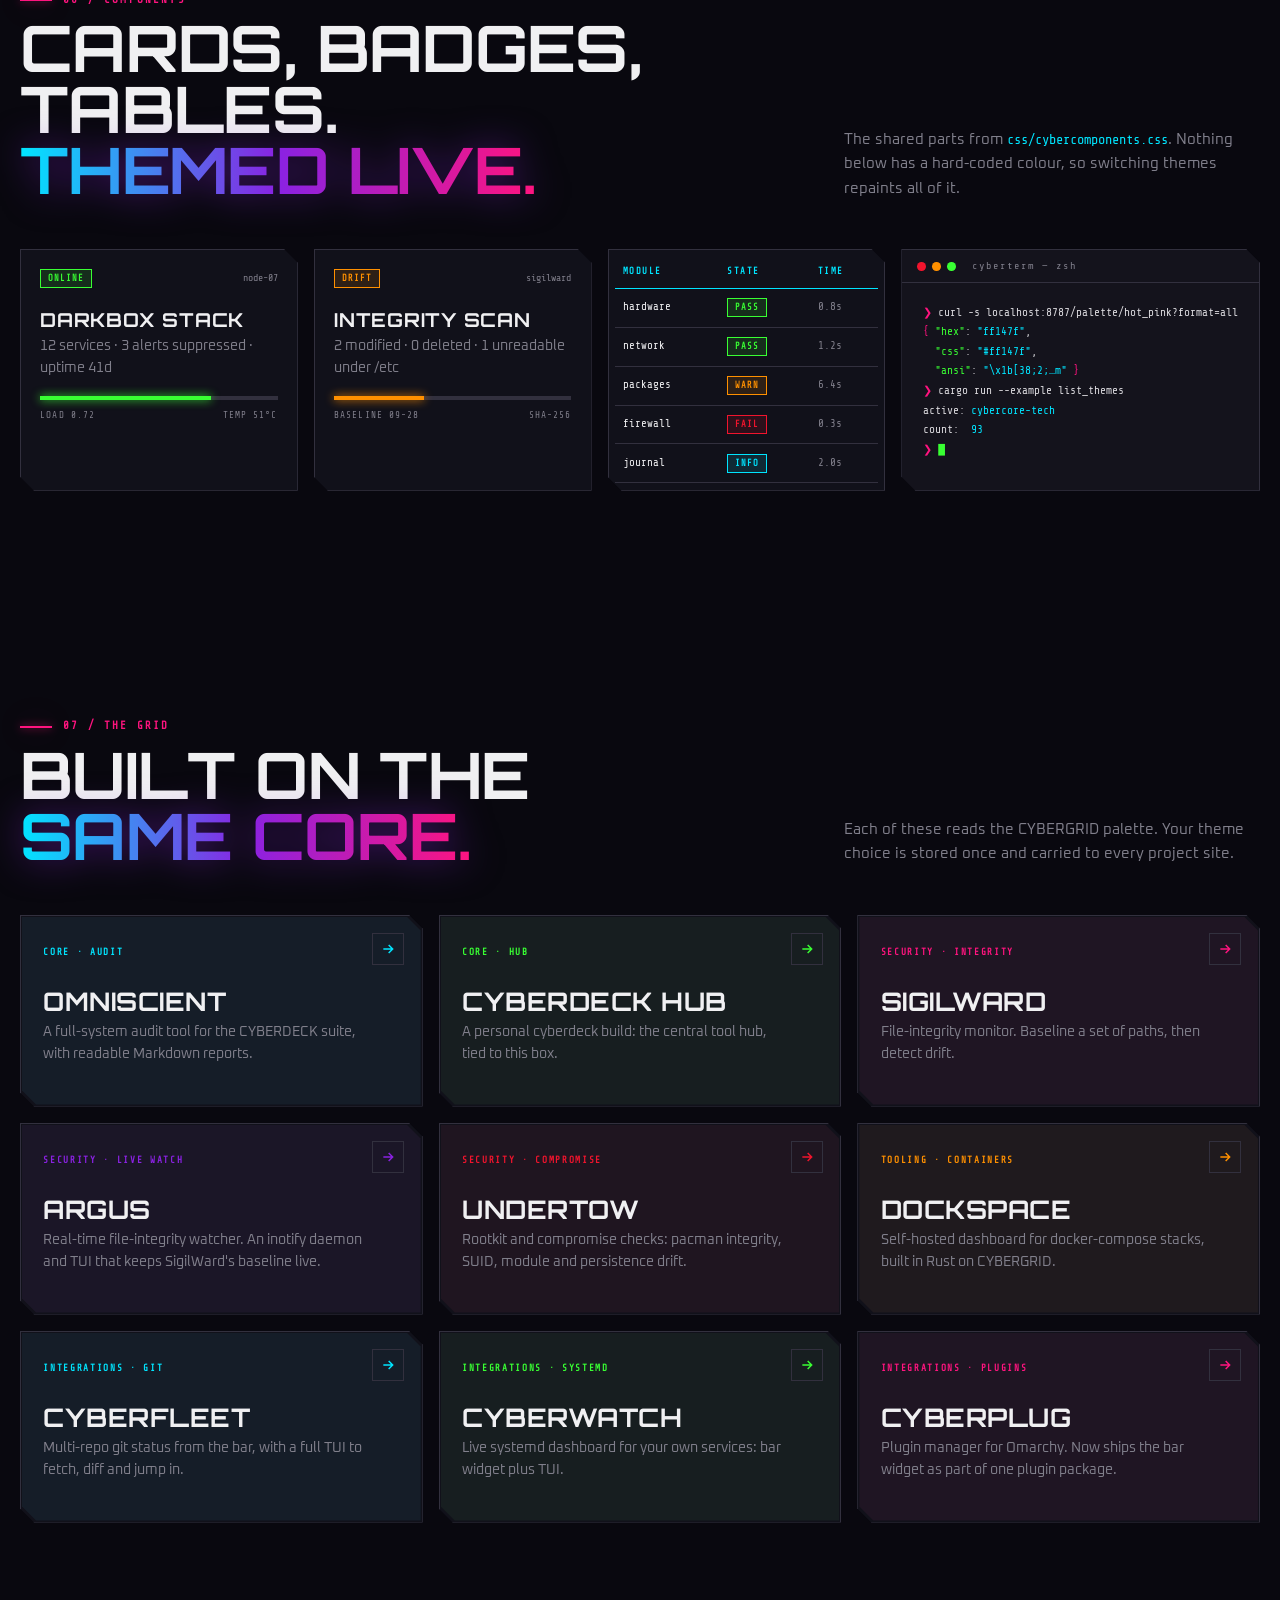
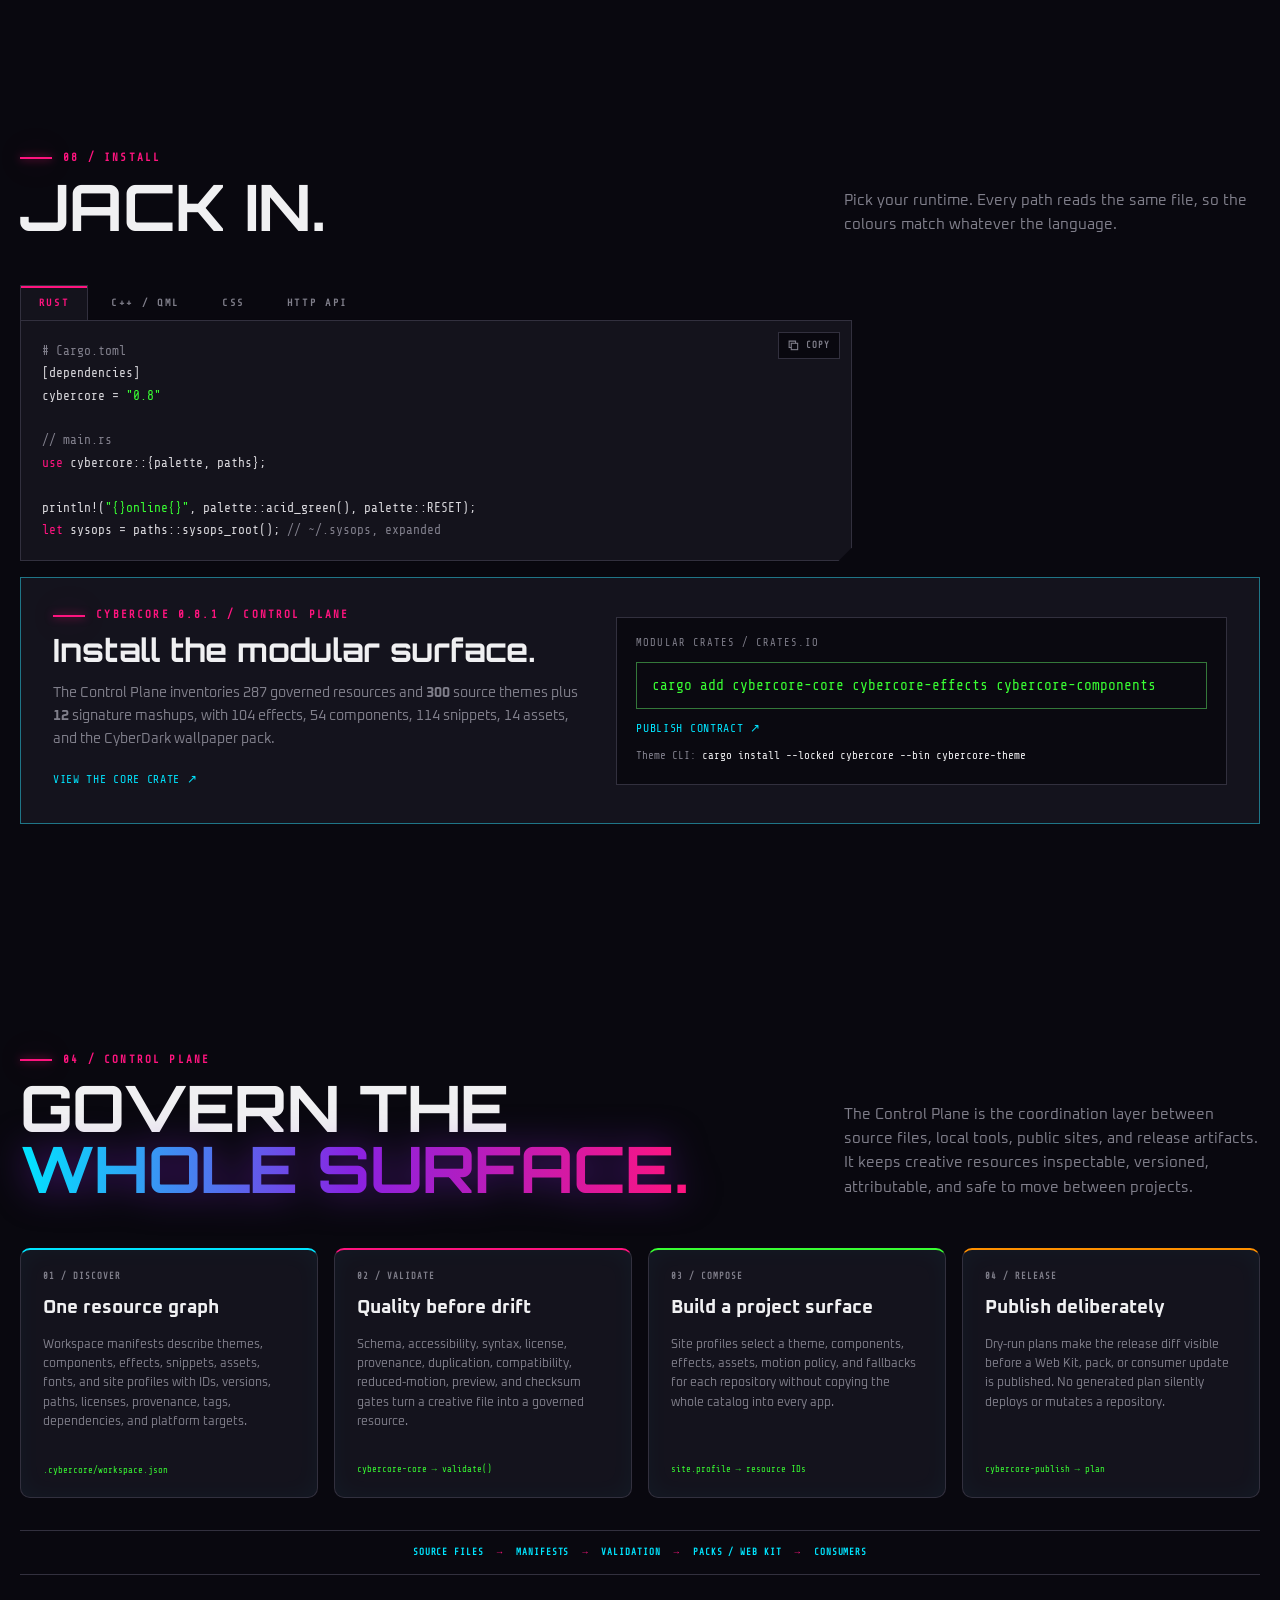
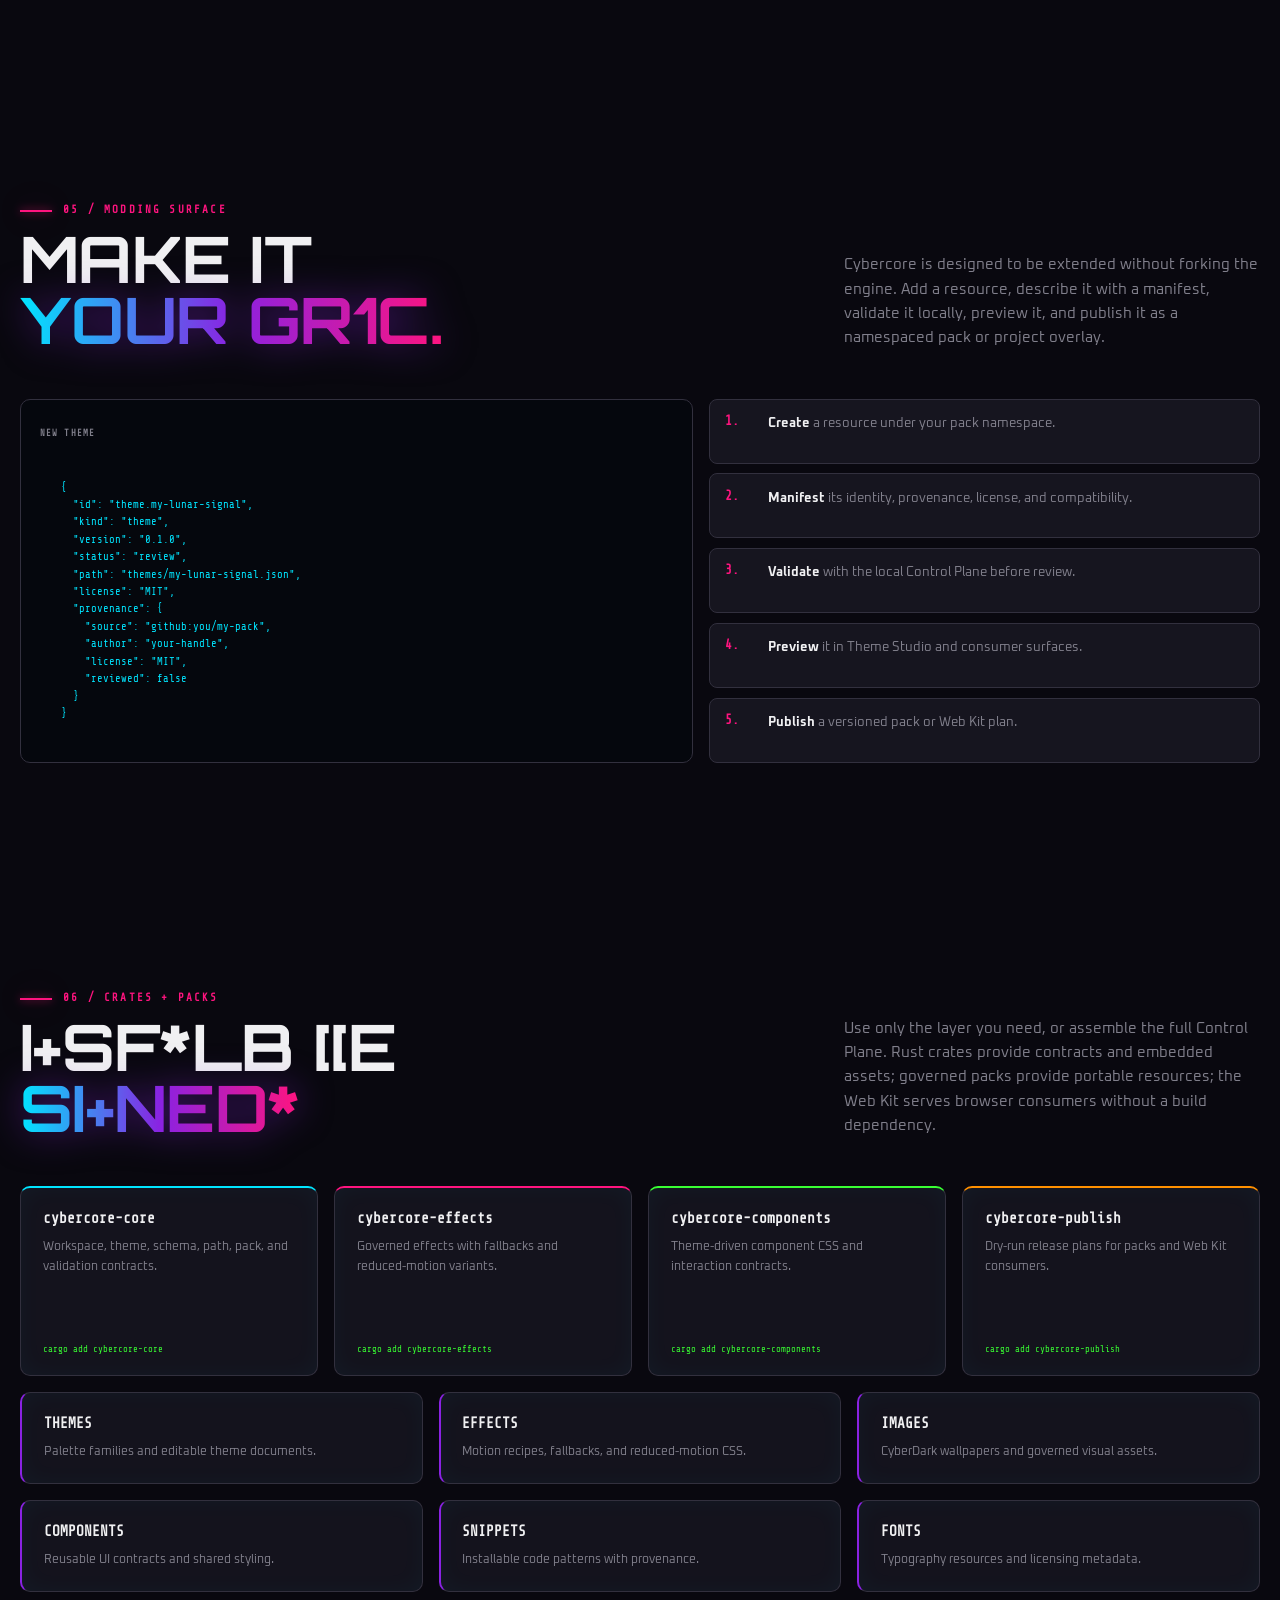
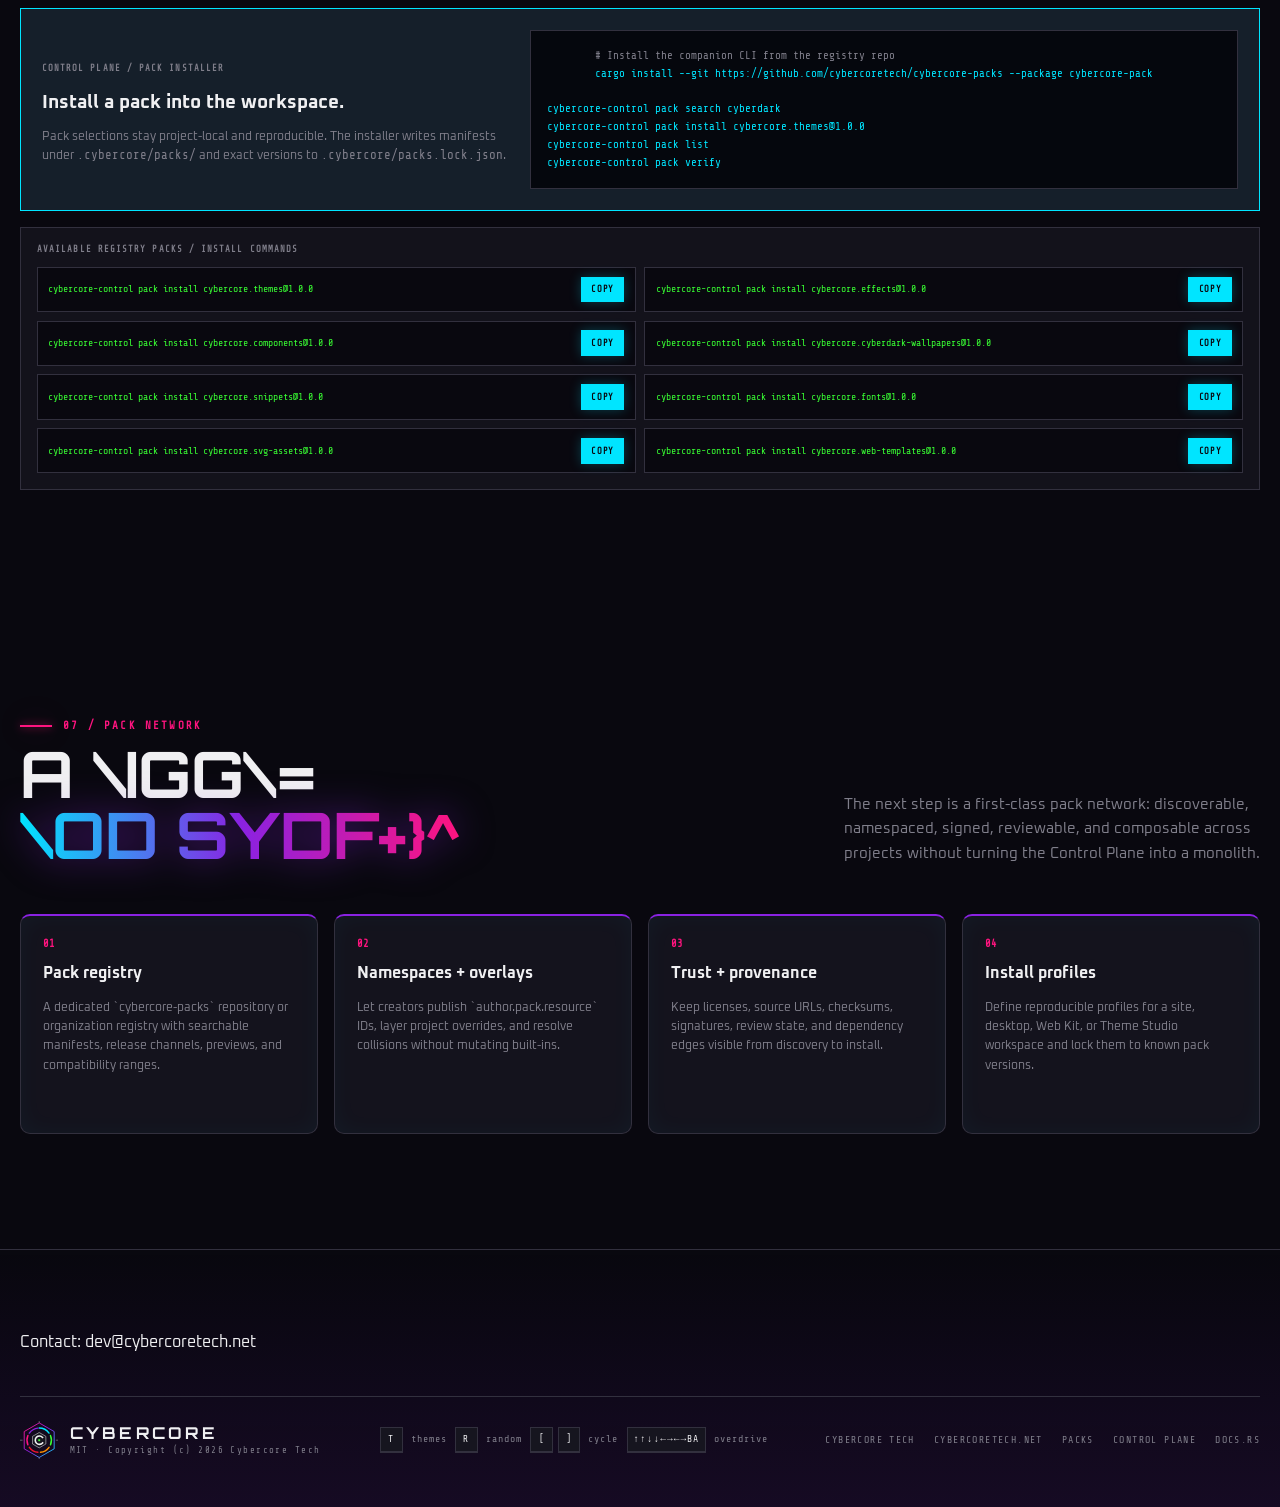
==== commit 3c98a038: "fix(site): mobile first: fits every screen, readable text, finger-sized taps Checked on six device t" ====
--- a/index.html
+++ b/index.html
@@ -30,6 +30,242 @@
   <script src="assets/js/updates.js" defer></script>
   <script src="assets/js/schema.js?v=2" defer></script>
   <script type="module" src="https://cybercoretech.github.io/kit/contact.js"></script>
+  <style id="cc-mobile-first">
+/* Mobile floor (phones + tablets): readable text and finger-sized targets.
+   Generated per range from what renders under 11px / 24px; desktop untouched. */
+@media (max-width: 600px) {
+  p.eyebrow,
+  p.eyebrow > b,
+  button.stat-card > span,
+  p.kicker,
+  #signalStatus,
+  div.signal-toolbar > a,
+  div.signal-footer > span,
+  div.signal-footer > a,
+  figcaption > strong,
+  figcaption > span,
+  small,
+  div.titlebar > span,
+  span > b,
+  button.fam,
+  button.fam > em,
+  div.t-fam,
+  div.t-desc,
+  span.lab-label,
+  div.dd > button > span,
+  button.chip,
+  #labRecipe,
+  span.badge,
+  div.mock-rows > div,
+  div > em,
+  span.btn,
+  div.schema-status > strong,
+  div.schema-status > span,
+  div.schema-status > a,
+  p.tk-h,
+  footer > span,
+  th,
+  td,
+  span.tile-k,
+  #t-rust,
+  #t-qml,
+  #t-css,
+  #t-api,
+  div.cli-command > span,
+  span.cp-index,
+  div.cp-flow > span,
+  span.cp-code-label,
+  div.cp-code-label,
+  button.copy-pack-command,
+  div.cp-roadmap > div > span,
+  p.keys,
+  nav.foot-links > a { font-size: 11px !important; }
+}
+@media (min-width: 601px) and (max-width: 860px) {
+  small,
+  #themeLabel,
+  p.eyebrow,
+  p.eyebrow > b,
+  div.hud-read > span,
+  button.stat-card > span,
+  p.kicker,
+  #signalStatus,
+  div.signal-toolbar > a,
+  div.signal-footer > span,
+  div.signal-footer > a,
+  figcaption > strong,
+  figcaption > span,
+  div.titlebar > span,
+  span > b,
+  button.fam,
+  button.fam > em,
+  div.t-fam,
+  div.t-desc,
+  span.lab-label,
+  div.dd > button > span,
+  button.chip,
+  #labRecipe,
+  span.badge,
+  aside.mock-side > a,
+  div.mock-rows > div,
+  div > em,
+  span.btn,
+  div.schema-status > strong,
+  div.schema-status > span,
+  div.schema-status > a,
+  p.tk-h,
+  footer > span,
+  th,
+  td,
+  span.tile-k,
+  #t-rust,
+  #t-qml,
+  #t-css,
+  #t-api,
+  div.cli-command > span,
+  span.cp-index,
+  div.cp-flow > span,
+  span.cp-code-label,
+  div.cp-code-label,
+  button.copy-pack-command,
+  div.cp-roadmap > div > span,
+  p.keys,
+  nav.foot-links > a { font-size: 11px !important; }
+}
+@media (min-width: 861px) and (max-width: 1024px) {
+  small,
+  #themeLabel,
+  p.eyebrow,
+  p.eyebrow > b,
+  div.hud-read > span,
+  button.stat-card > span,
+  p.kicker,
+  #signalStatus,
+  div.signal-toolbar > a,
+  div.signal-footer > span,
+  div.signal-footer > a,
+  figcaption > strong,
+  figcaption > span,
+  div.titlebar > span,
+  span > b,
+  button.fam,
+  button.fam > em,
+  div.t-fam,
+  div.t-desc,
+  span.lab-label,
+  div.dd > button > span,
+  button.chip,
+  #labRecipe,
+  span.badge,
+  aside.mock-side > a,
+  div.mock-rows > div,
+  div > em,
+  span.btn,
+  div.schema-status > strong,
+  div.schema-status > span,
+  div.schema-status > a,
+  p.tk-h,
+  footer > span,
+  th,
+  td,
+  span.tile-k,
+  #t-rust,
+  #t-qml,
+  #t-css,
+  #t-api,
+  div.cli-command > span,
+  span.cp-index,
+  div.cp-flow > span,
+  span.cp-code-label,
+  div.cp-code-label,
+  button.copy-pack-command,
+  div.cp-roadmap > div > span,
+  p.keys,
+  nav.foot-links > a { font-size: 11px !important; }
+}
+@media (pointer: coarse) {
+  div.signal-toolbar > a,
+  div.signal-footer > a,
+  div.schema-status > a,
+  div.cli-command > a,
+  nav.foot-links > a { min-height: 24px; min-width: 24px; }
+}
+/* Mobile floor (phones + tablets): readable text and finger-sized targets.
+   Generated per range from what renders under 11px / 24px; desktop untouched. */
+@media (max-width: 600px) {
+  article.signal-card > code,
+  button.slot > code,
+  code.hex,
+  div.slot > code,
+  div.scale > div > code,
+  div.space > div > code,
+  div.radii > div > code,
+  div.lane > code,
+  header > code,
+  button.copy,
+  article.cp-card > code,
+  div.cp-code > pre > code,
+  a.cp-resource > code,
+  div.cp-install > pre > code,
+  div.cp-install > pre > code > span.c,
+  div.cp-pack-command > code,
+  kbd { font-size: 11px !important; }
+}
+@media (min-width: 601px) and (max-width: 860px) {
+  article.signal-card > code,
+  button.slot > code,
+  code.hex,
+  div.slot > code,
+  div.scale > div > code,
+  div.space > div > code,
+  div.radii > div > code,
+  div.lane > code,
+  header > code,
+  button.copy,
+  article.cp-card > code,
+  div.cp-code > pre > code,
+  a.cp-resource > code,
+  div.cp-install > pre > code,
+  div.cp-install > pre > code > span.c,
+  div.cp-pack-command > code,
+  kbd { font-size: 11px !important; }
+}
+@media (min-width: 861px) and (max-width: 1024px) {
+  article.signal-card > code,
+  button.slot > code,
+  code.hex,
+  div.slot > code,
+  div.scale > div > code,
+  div.space > div > code,
+  div.radii > div > code,
+  div.lane > code,
+  header > code,
+  button.copy,
+  article.cp-card > code,
+  div.cp-code > pre > code,
+  a.cp-resource > code,
+  div.cp-install > pre > code,
+  div.cp-install > pre > code > span.c,
+  div.cp-pack-command > code,
+  kbd { font-size: 11px !important; }
+}
+/* Layout fixes: phones and tablets only; laptops and desktops untouched. */
+@media (max-width: 1024px) {
+  /* Mobile first: nothing may make the page wider than the screen.
+     Grid/flex columns may shrink below their widest line; code scrolls in place. */
+  pre { max-width: 100%; overflow-x: auto; }
+  img, video { max-width: 100%; height: auto; }
+  div.marquee-track > * { min-width: 0; }
+  g.node > text.n-t { white-space: normal; overflow-wrap: anywhere; }
+  g.node > text.n-s { white-space: normal; overflow-wrap: anywhere; }
+  div.foot-row > * { min-width: 0; }
+  nav.foot-links > * { min-width: 0; }
+  /* Long paths and URLs in inline code may break anywhere instead of widening the page. */
+  :not(pre) > code { overflow-wrap: anywhere; }
+  /* Touch: the crate link is a finger-sized target. */
+  a[href="https://crates.io/crates/cybercore-core"] { display: inline-flex; align-items: center; min-height: 24px; }
+}
+  </style>
 </head>
 <body>
   <!-- Icon sprite: every glyph draws in currentColor, so it follows the theme. -->
--- a/control-plane.css
+++ b/control-plane.css
@@ -18,3 +18,12 @@
 .schema-status { display:flex; align-items:center; gap:.8rem; flex-wrap:wrap; margin:1rem 0 1.3rem; padding:.8rem 1rem; border:1px solid var(--line); background:var(--glass); color:var(--muted); font:.65rem var(--mono); }.schema-status strong { color:var(--white); font-weight:800; }.schema-status b { color:var(--cyan); }.schema-status a { margin-left:auto; color:var(--cyan); text-decoration:none; font-weight:800; }.schema-status a:hover { color:var(--acid); }
 @media (max-width:1000px) { .cp-grid,.cp-resource-grid,.cp-roadmap { grid-template-columns:repeat(2,1fr); }.cp-pack-grid { grid-template-columns:repeat(2,1fr); } }
 @media (max-width:720px) { .cp-grid,.cp-resource-grid,.cp-pack-grid,.cp-roadmap,.cp-mod-grid,.cp-install,.signal-grid,.cp-pack-command-grid { grid-template-columns:1fr; }.cp-flow { justify-content:flex-start; line-height:1.8; }.signal-toolbar { align-items:flex-start; flex-direction:column; } }
+
+/* Phones: the wordmark fills the bar, so the theme button shows its swatch
+   (its title and the menu still name the theme). */
+@media (max-width: 560px) {
+  .theme-button #themeLabel { display: none; }
+  .theme-button { min-width: 0; gap: .5rem; }
+}
+/* Decorative SVG rings extend past the edge on phones; never scroll sideways. */
+html, body { overflow-x: clip; }
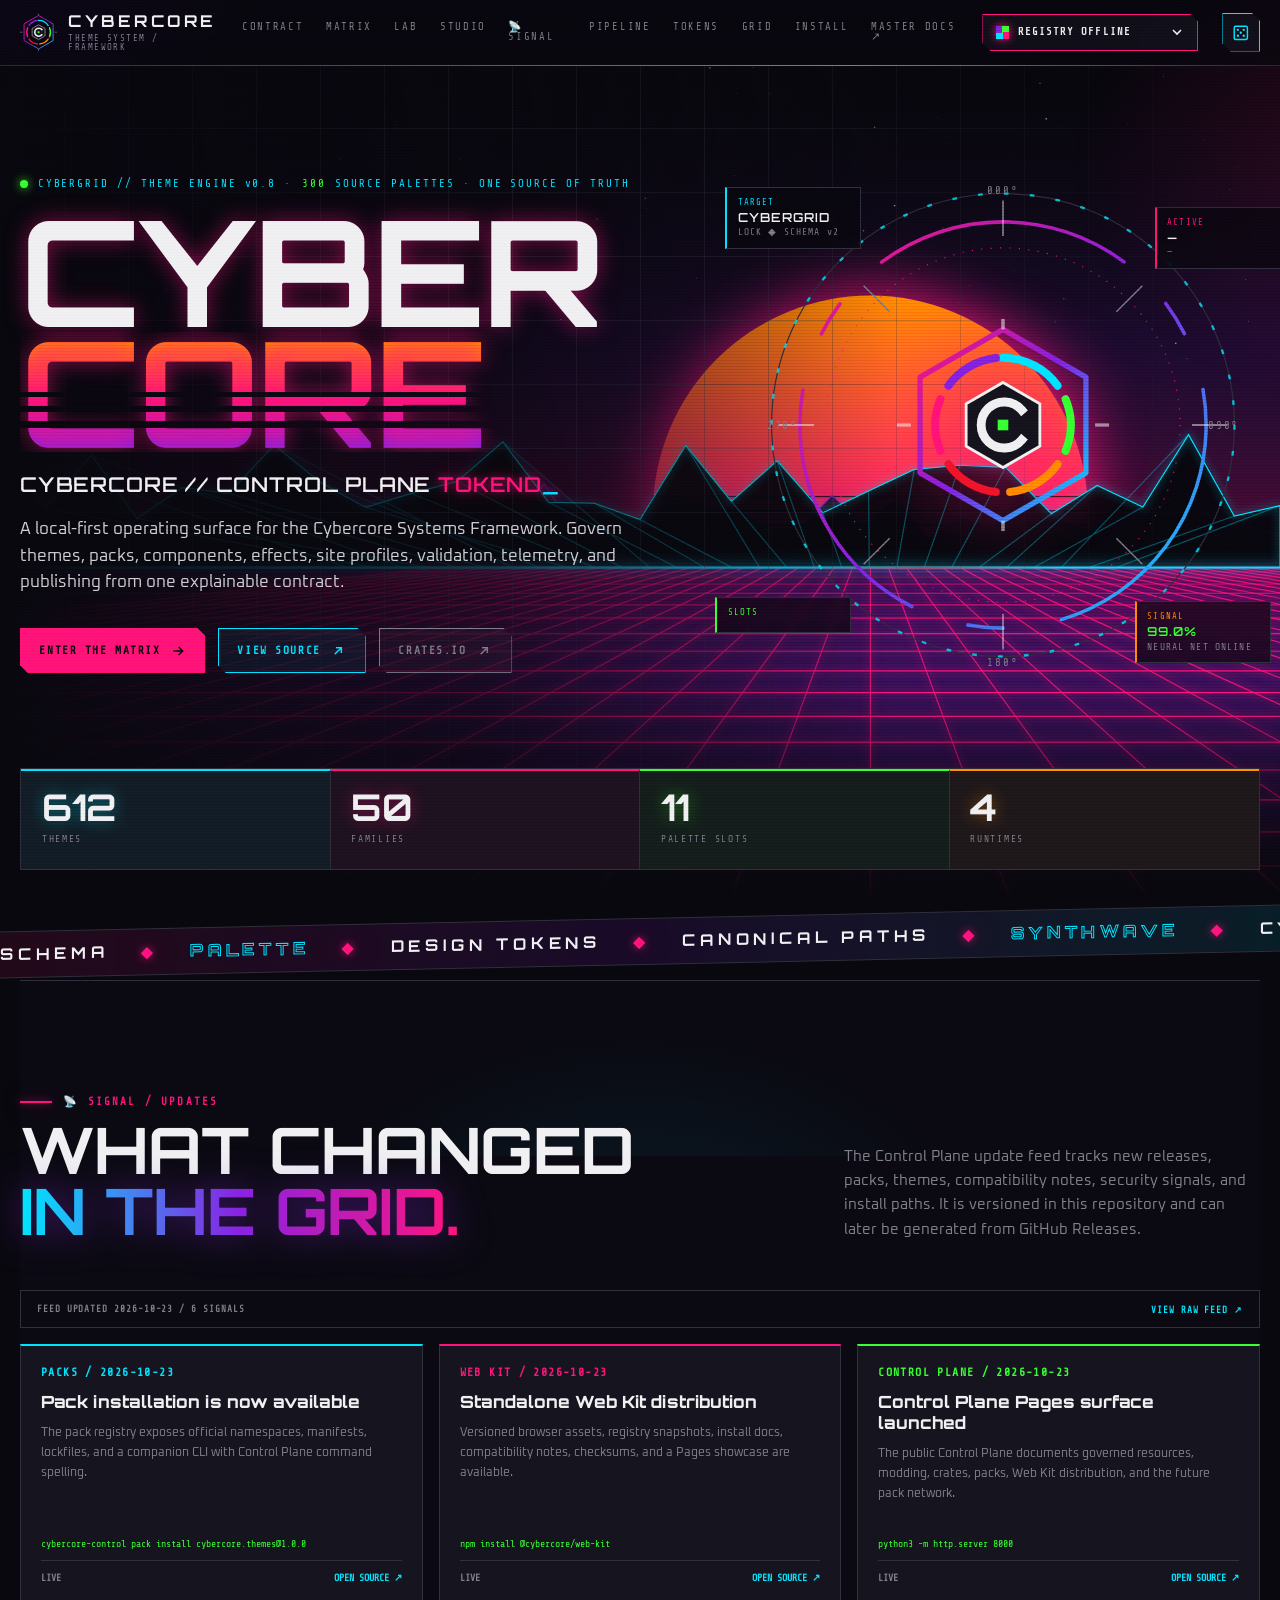
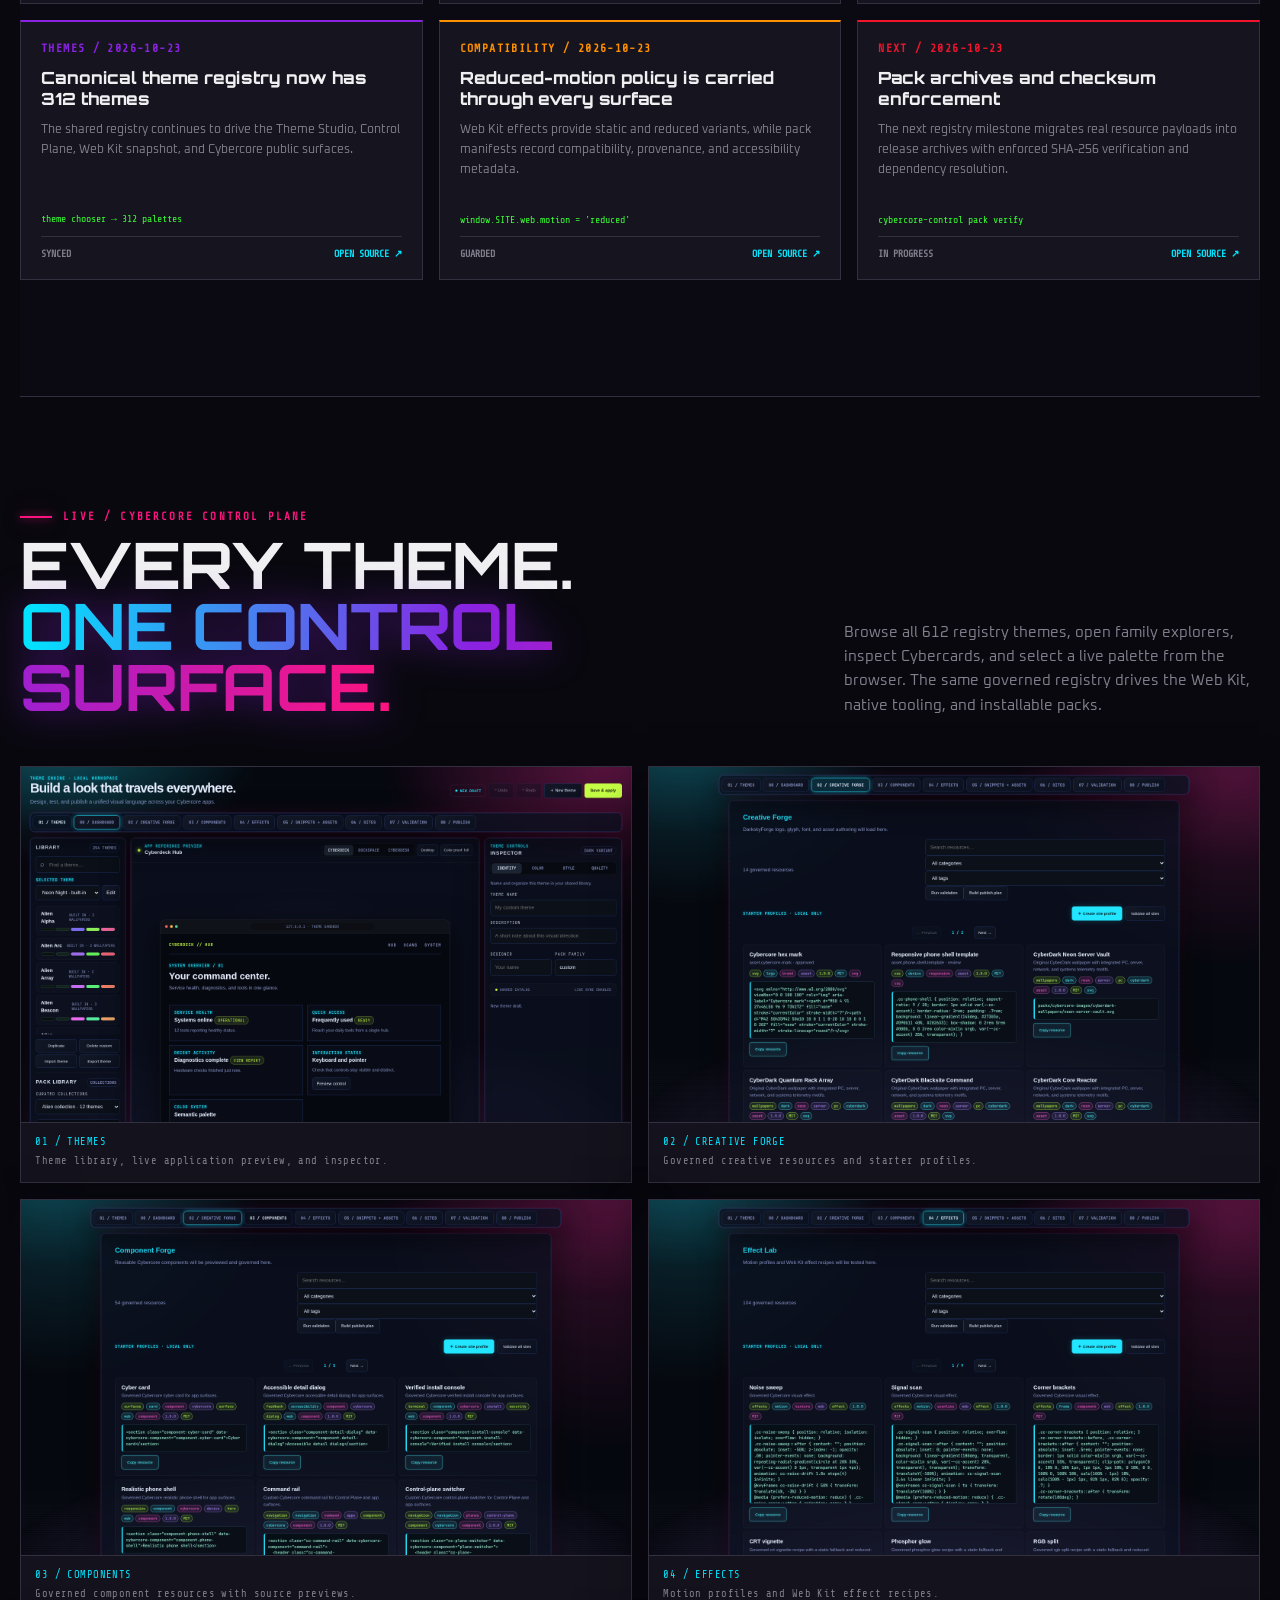
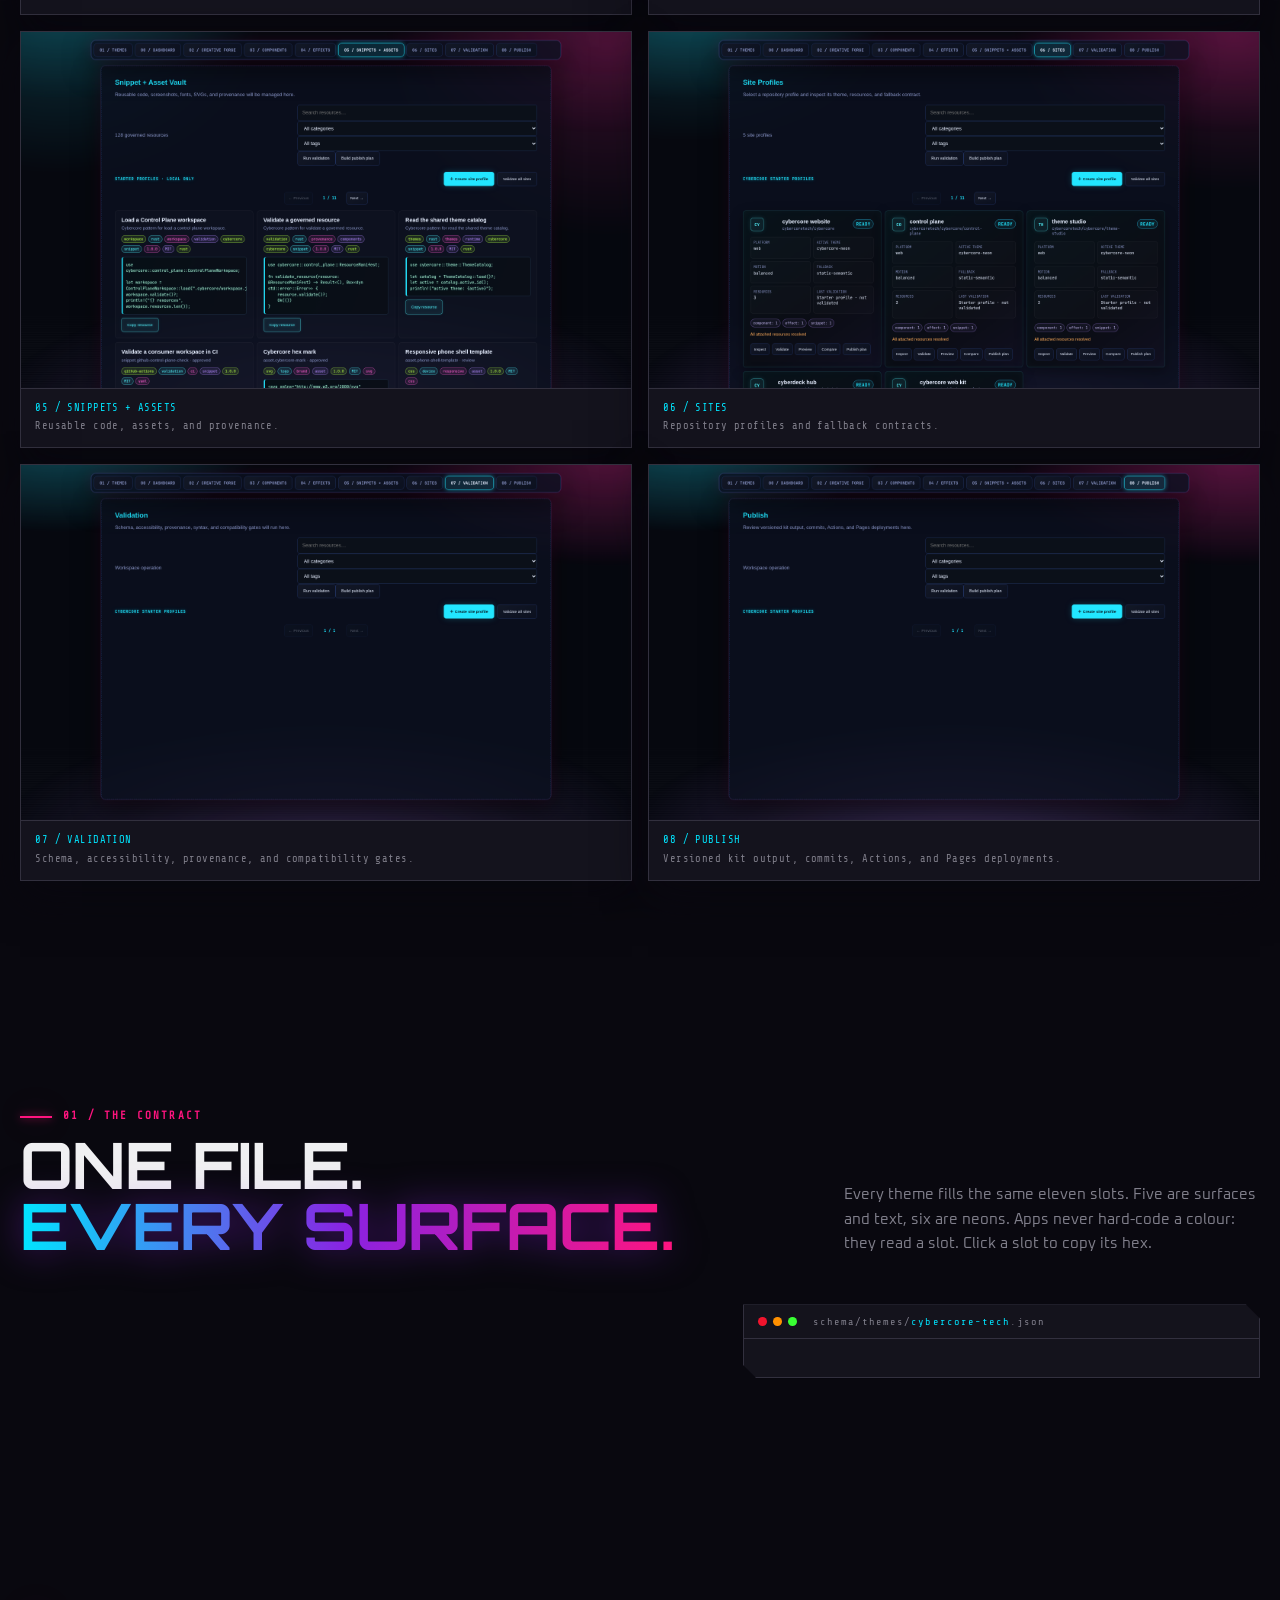
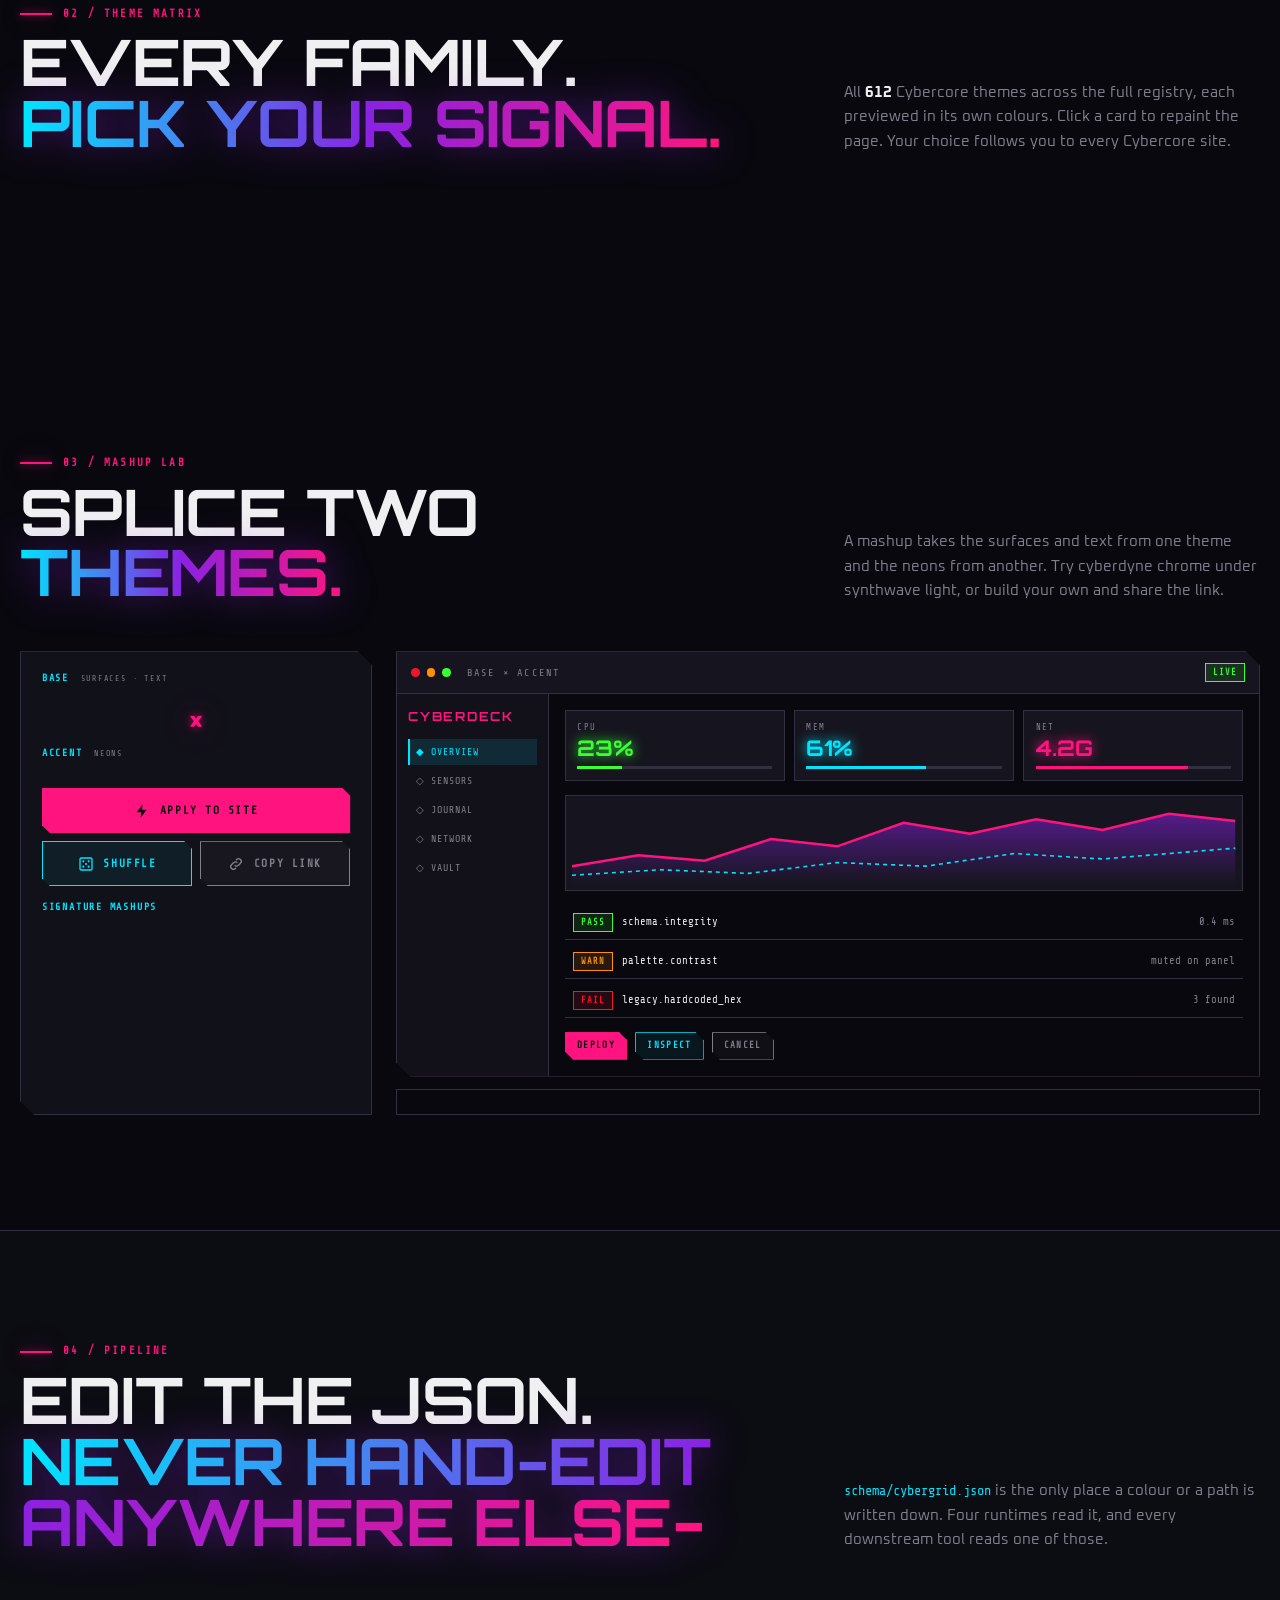
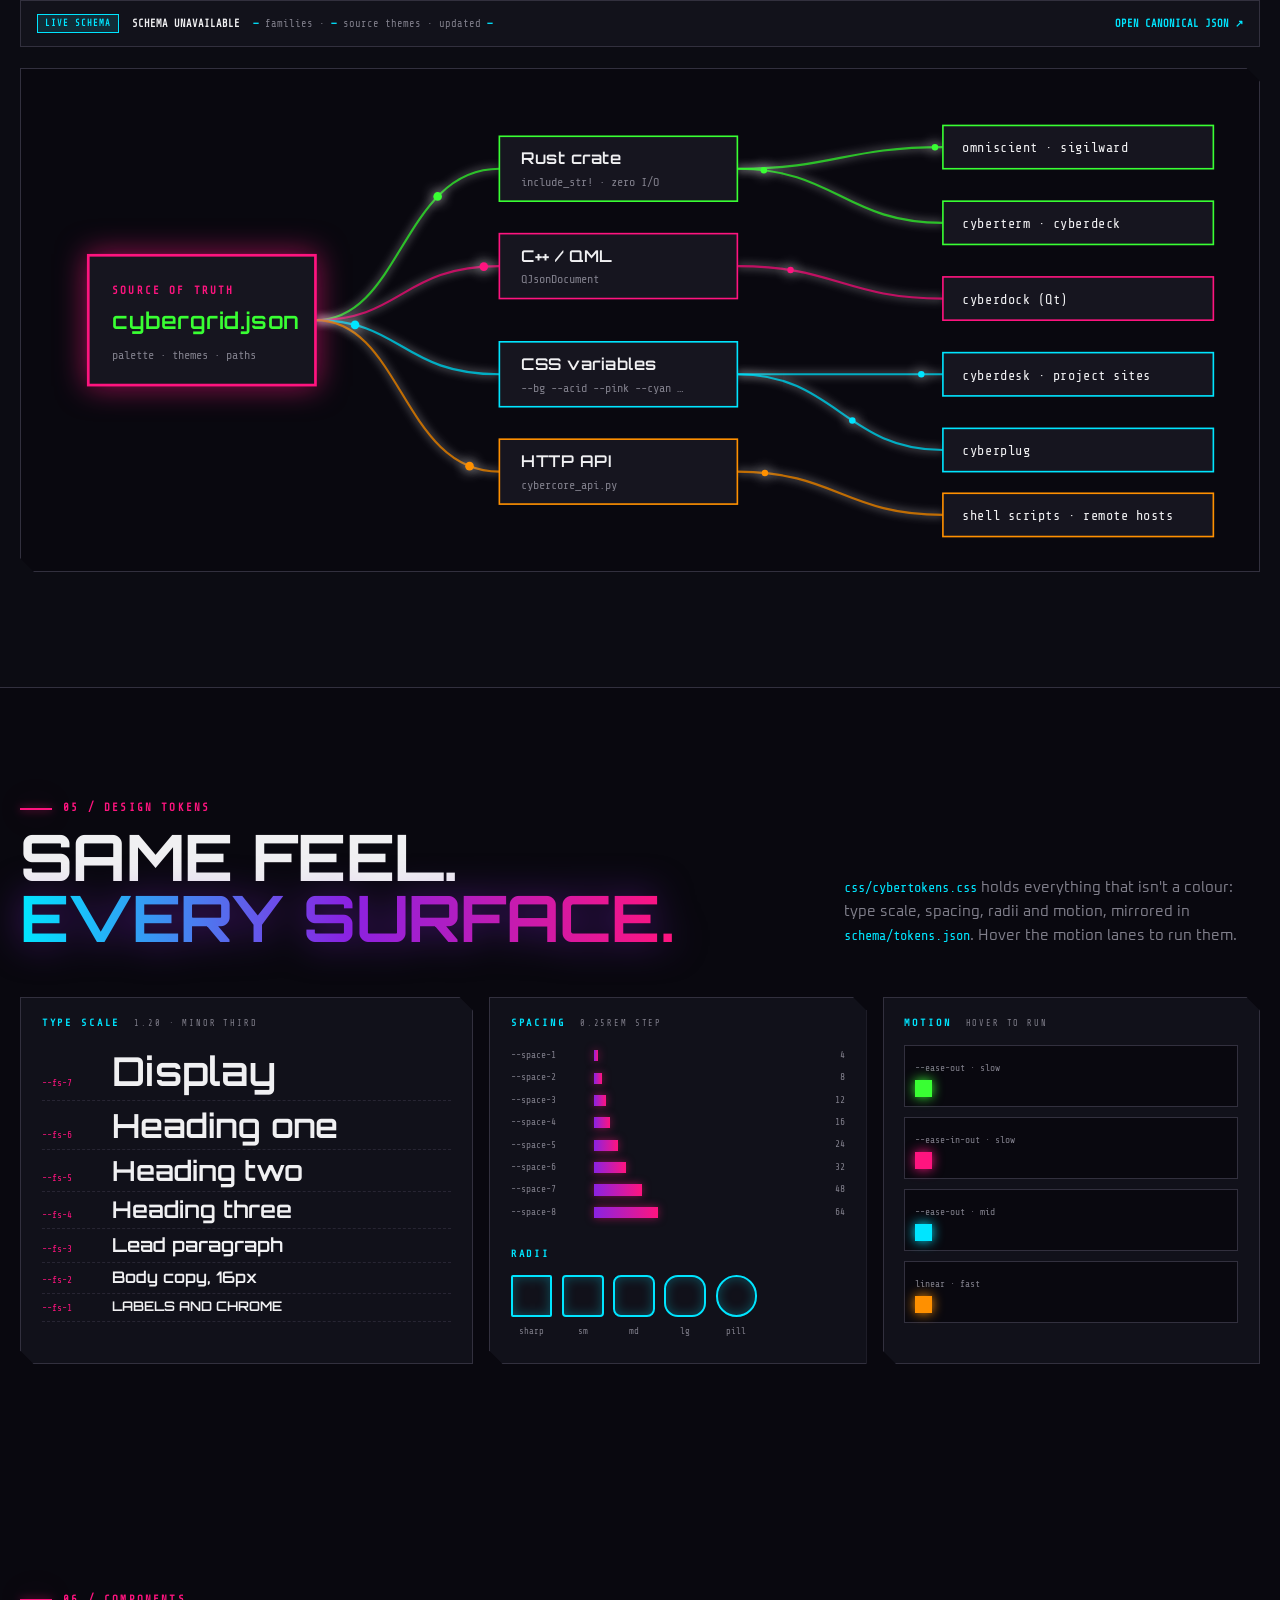
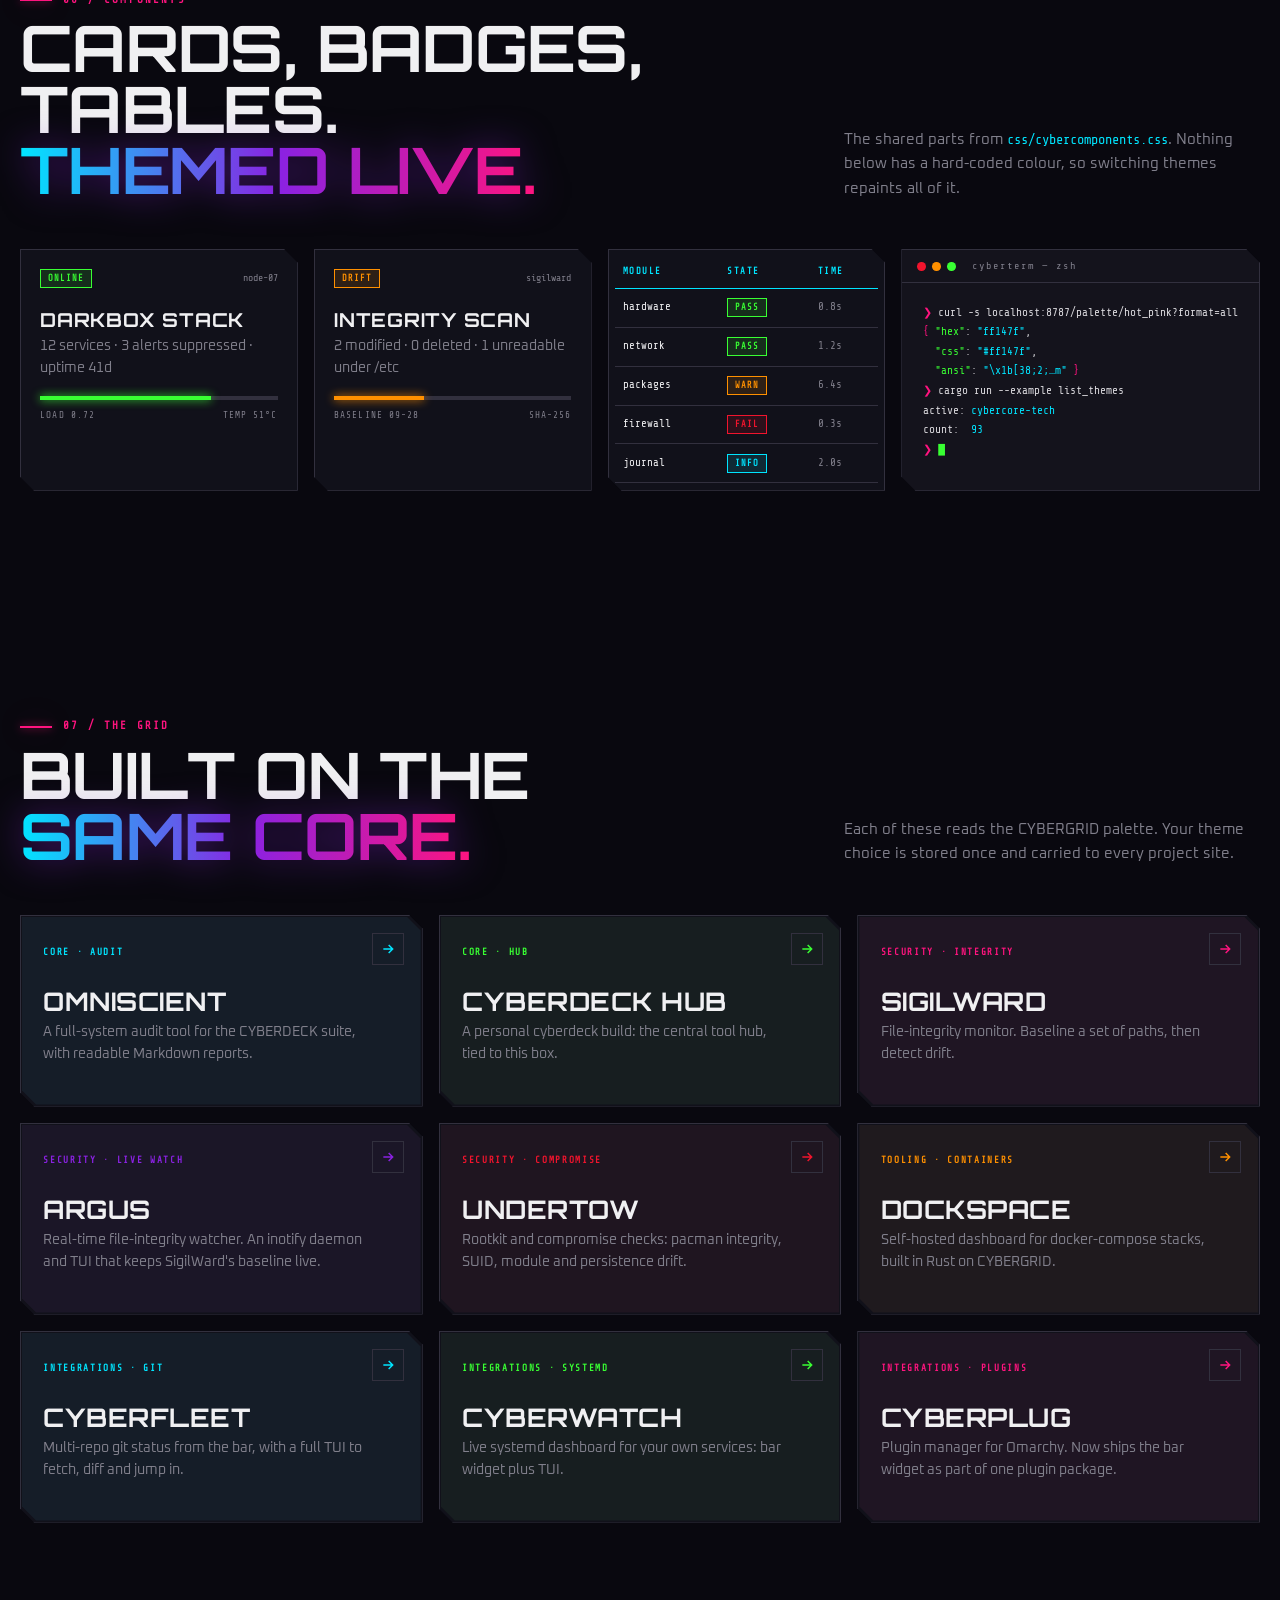
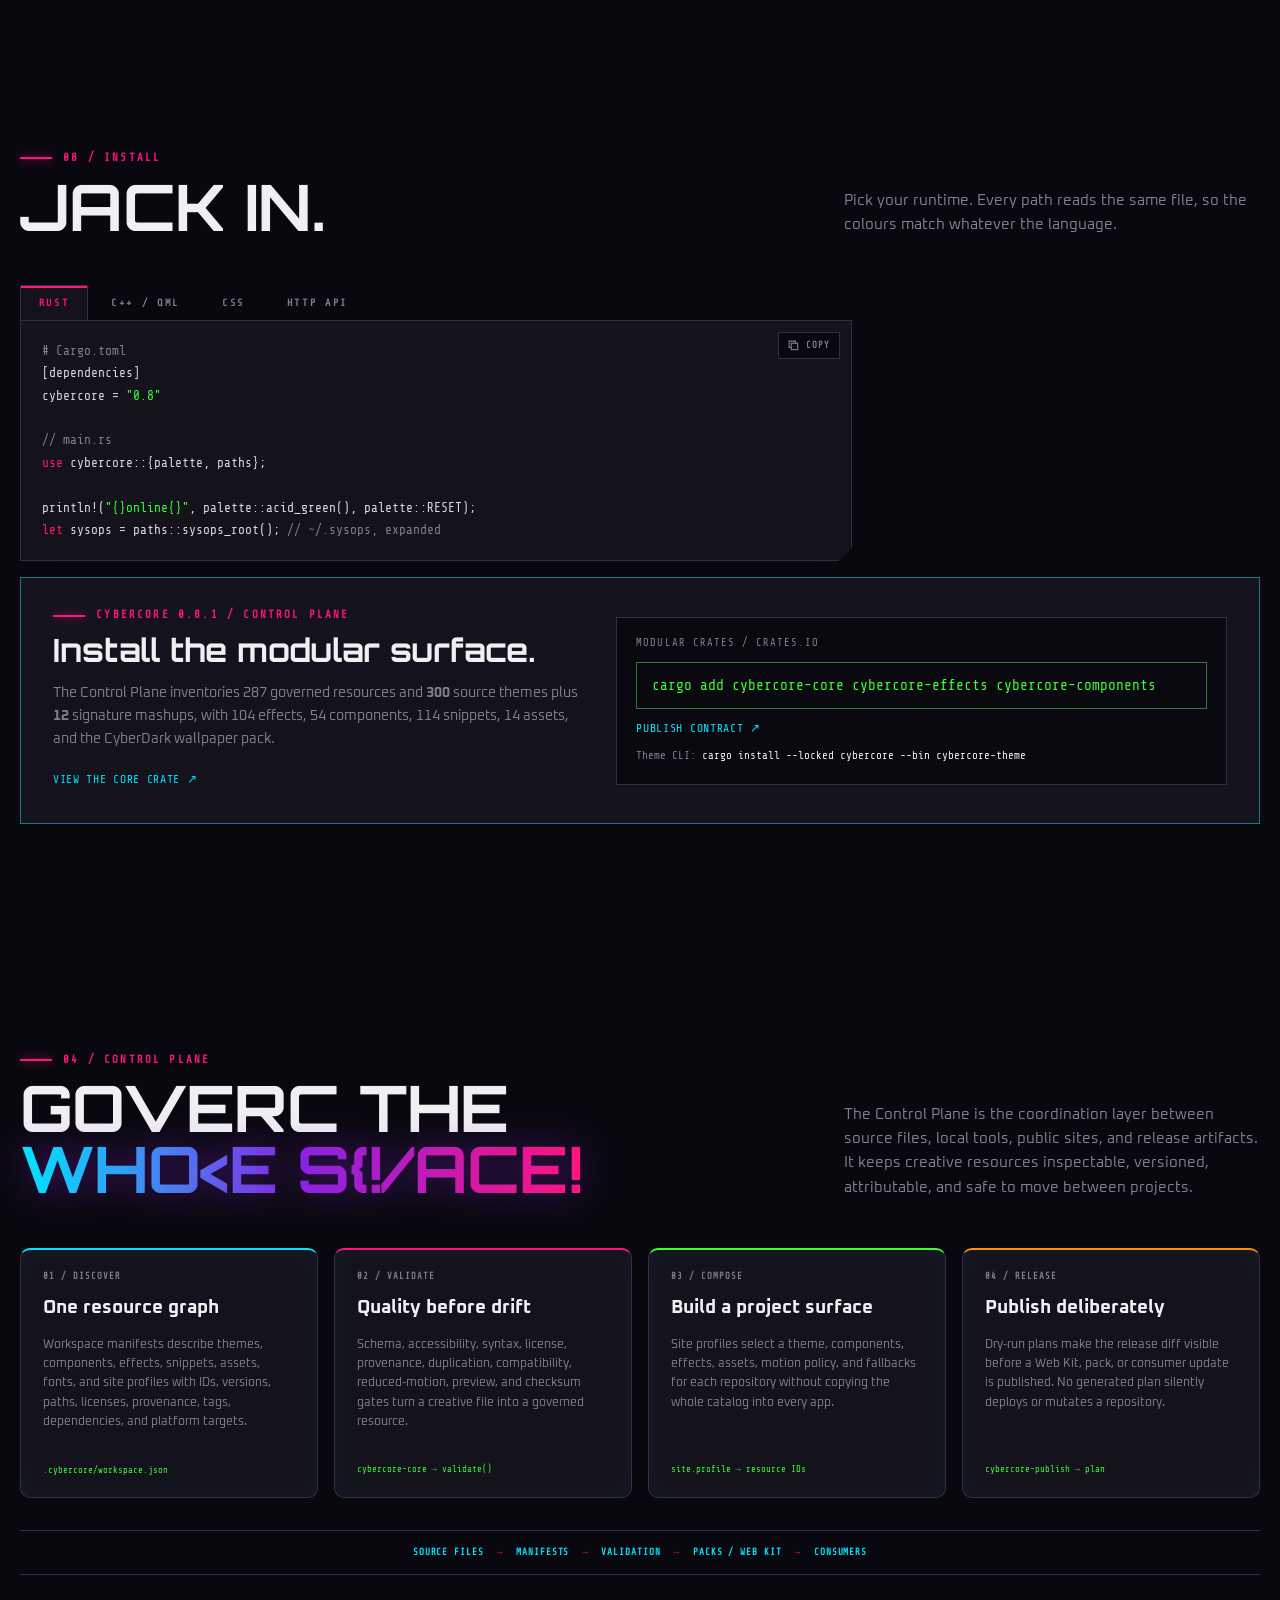
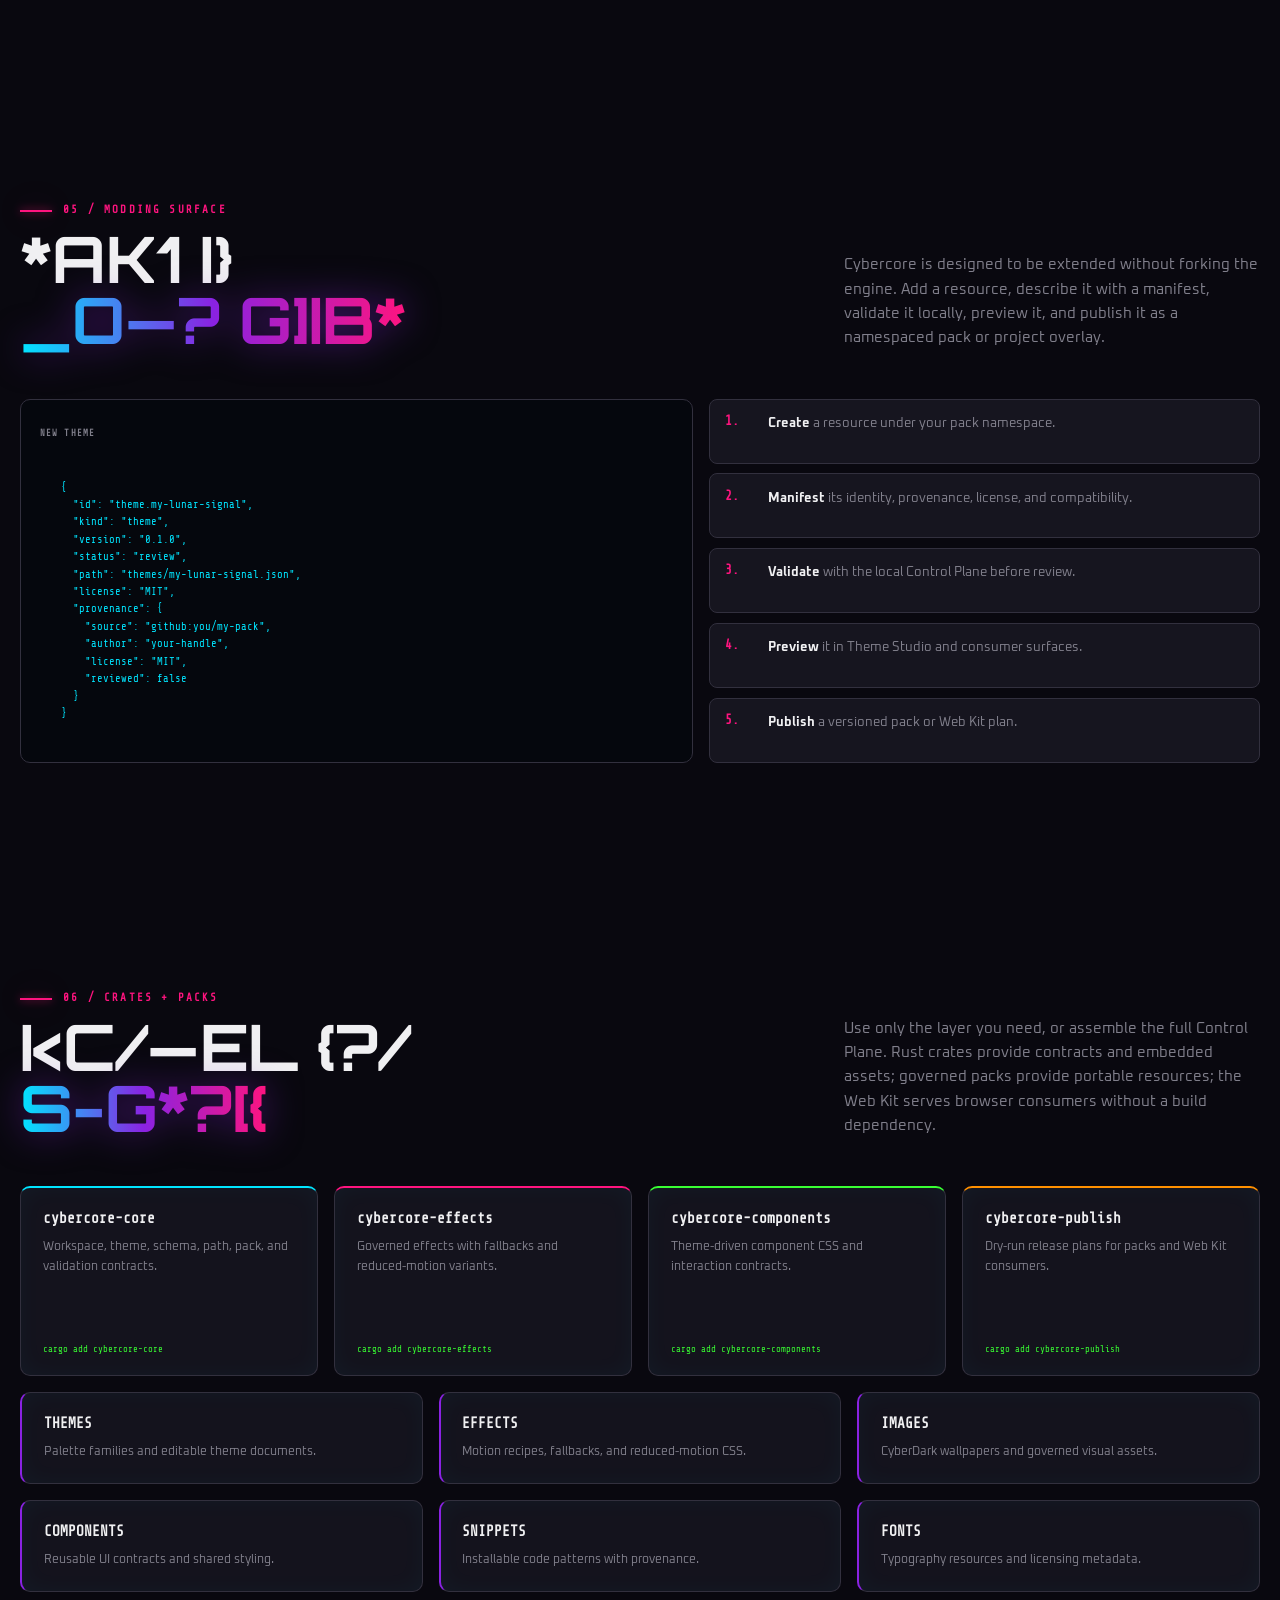
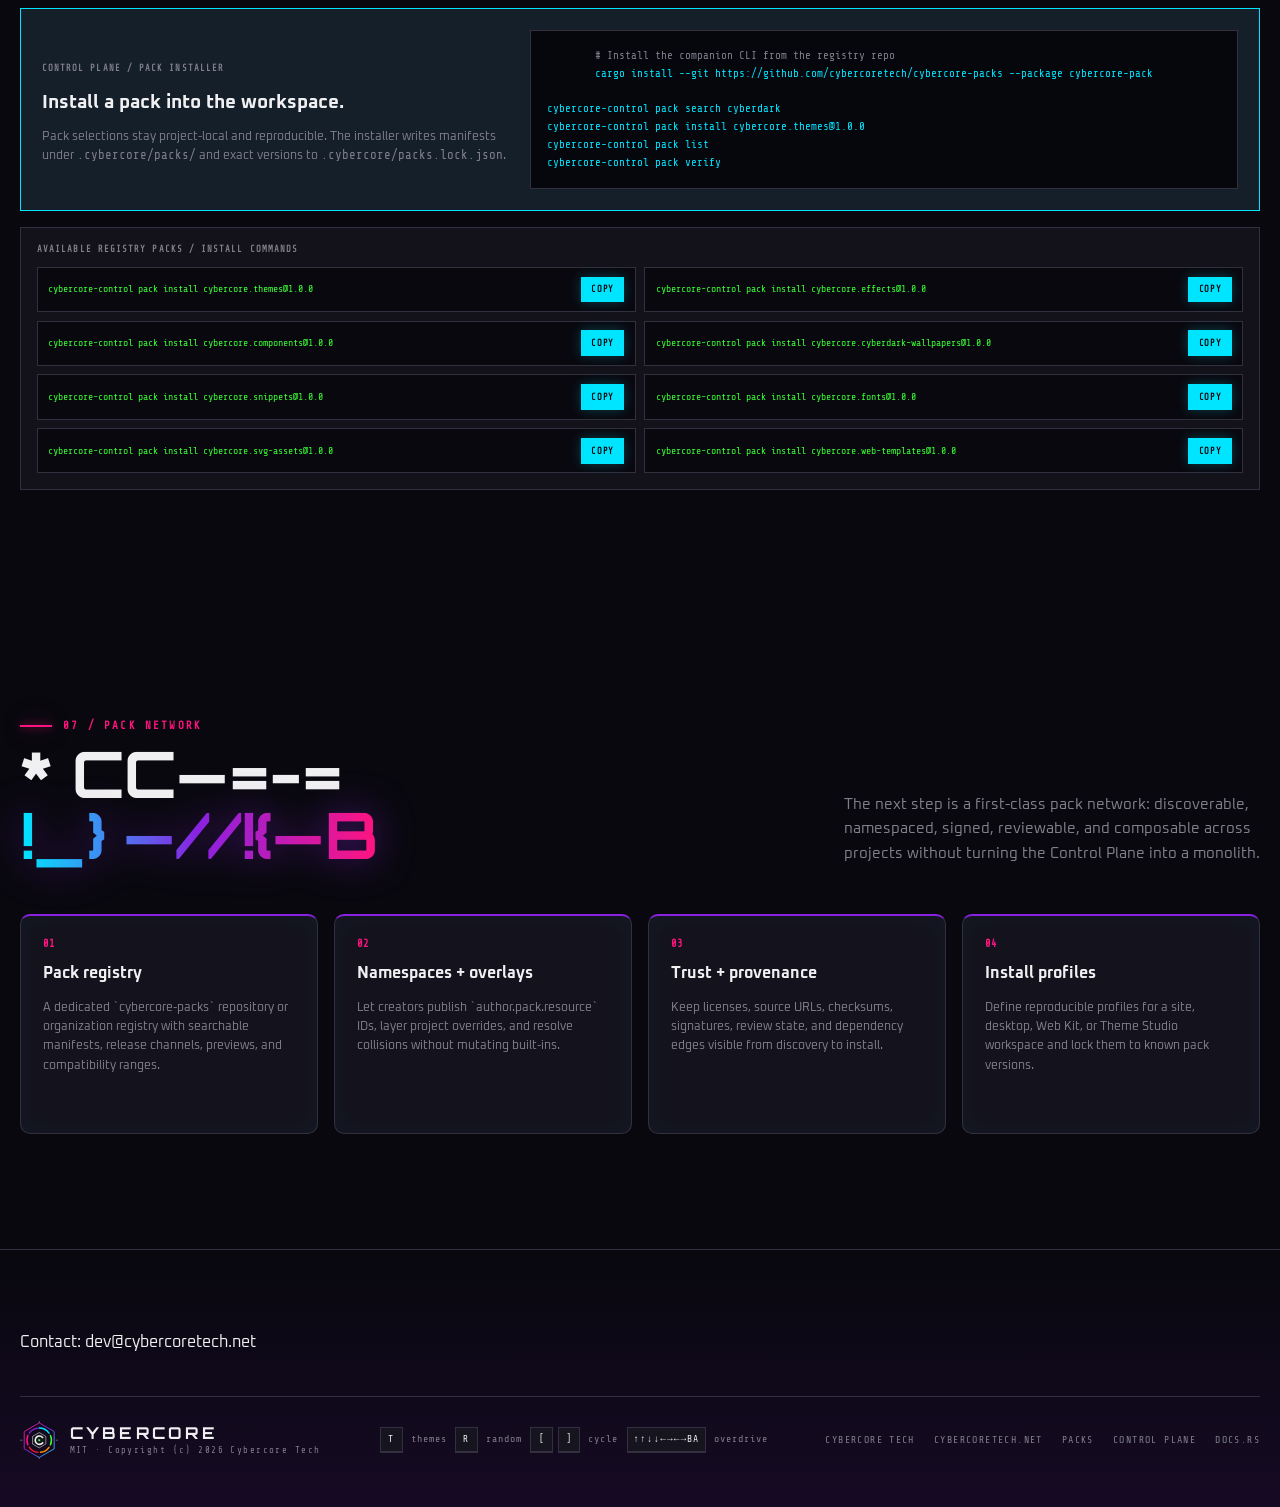
==== commit b044595a: "fix(site): live counts, full inventory tabs, single-family view, CF mirror Diagnostic fixes for the " ====
--- a/index.html
+++ b/index.html
@@ -8,14 +8,15 @@
   <meta name="theme-color" content="#09080f">
   <meta property="og:title" content="Cybercore Control Plane">
   <meta property="og:description" content="Governed themes, packs, components, effects, validation, telemetry, and publishing for the Cybercore Systems Framework.">
-  <meta property="og:image" content="https://cybercoretech.github.io/cybercore-control-plane/assets/img/social-card.png">
-  <meta property="og:url" content="https://cybercoretech.github.io/cybercore-control-plane/">
+  <meta property="og:image" content="https://cybercore-control-plane.pages.dev/assets/img/social-card.png">
+  <link rel="canonical" href="https://cybercore-control-plane.pages.dev/">
+  <meta property="og:url" content="https://cybercore-control-plane.pages.dev/">
   <meta name="twitter:card" content="summary_large_image">
   <link rel="icon" type="image/svg+xml" href="assets/img/favicon.svg">
   <link rel="preconnect" href="https://fonts.googleapis.com">
   <link rel="preconnect" href="https://fonts.gstatic.com" crossorigin>
   <link rel="stylesheet" href="https://fonts.googleapis.com/css2?family=Orbitron:wght@500;600;700;800&family=Oxanium:wght@400;500;600;700&family=Share+Tech+Mono&display=swap">
-  <link rel="stylesheet" href="assets/css/site.css">
+  <link rel="stylesheet" href="assets/css/site.css?v=0.9.11">
   <link rel="stylesheet" href="control-plane.css">
   <script>
     window.SITE = {
@@ -25,8 +26,8 @@
     };
   </script>
   <script src="assets/js/scenes.js?v=0.9.9" defer></script>
-  <script src="assets/js/engine.js?v=0.9.10" defer></script>
-  <script src="assets/js/fx.js?v=0.9.10" defer></script>
+  <script src="assets/js/engine.js?v=0.9.11" defer></script>
+  <script src="assets/js/fx.js?v=0.9.11" defer></script>
   <script src="assets/js/updates.js" defer></script>
   <script src="assets/js/schema.js?v=2" defer></script>
   <script type="module" src="https://cybercoretech.github.io/kit/contact.js"></script>
@@ -389,7 +390,7 @@
       </div>
       <div class="wrap stats">
         <button class="stat-card" type="button" data-stat="themes"><b data-count="612" data-count-key="themes">0</b><span>THEMES</span></button>
-        <button class="stat-card" type="button" data-stat="families"><b data-count="25" data-count-key="families">0</b><span>FAMILIES</span></button>
+        <button class="stat-card" type="button" data-stat="families"><b data-count="50" data-count-key="families">0</b><span>FAMILIES</span></button>
         <button class="stat-card" type="button" data-stat="slots"><b data-count="11">0</b><span>PALETTE SLOTS</span></button>
         <button class="stat-card" type="button" data-stat="runtimes"><b data-count="4">0</b><span>RUNTIMES</span></button>
       </div>
--- a/assets/css/site.css
+++ b/assets/css/site.css
@@ -308,10 +308,18 @@
 .stat-dialog a:hover { color: var(--acid); }
 .stat-dialog-close { position: absolute; top: .8rem; right: .9rem; border: 1px solid var(--line); color: var(--white); background: var(--panel); font: 1.3rem/1 var(--mono); cursor: pointer; }
 .stat-dialog-links { display: flex; flex-wrap: wrap; gap: .8rem 1.2rem; margin-top: 1.2rem; }
-.stat-explorer-tabs { display: flex; gap: .35rem; margin: 1.2rem 0 .8rem; padding-bottom: .5rem; overflow-x: auto; border-bottom: 1px solid var(--line); }
-.stat-explorer-tab { flex: 0 0 auto; display: inline-flex; align-items: center; gap: .45rem; padding: .55rem .7rem; border: 1px solid var(--line); color: var(--muted); background: transparent; cursor: pointer; font: .58rem var(--mono); letter-spacing: .08em; }
-.stat-explorer-tab b { color: var(--cyan); font-weight: 400; }
-.stat-explorer-tab.is-active, .stat-explorer-tab:hover { border-color: var(--cyan); color: var(--cyan); background: color-mix(in srgb, var(--cyan) 10%, transparent); }
+/* Inventory tabs wrap into a scrollable grid so all 52 groups are visible
+   (they used to sit in a 6,500px sideways strip with 43 tabs off-screen). */
+.stat-explorer-filter { display: flex; align-items: center; gap: .6rem; margin: 1.1rem 0 .5rem; color: var(--muted); font: .55rem var(--mono); letter-spacing: .12em; }
+.stat-explorer-filter input { flex: 1; min-width: 0; padding: .5rem .65rem; border: 1px solid var(--line); color: var(--white); background: color-mix(in srgb, var(--bg) 70%, transparent); font: .7rem var(--mono); }
+.stat-explorer-filter input:focus-visible { outline: none; border-color: var(--cyan); }
+.stat-explorer-tabs { display: grid; grid-template-columns: repeat(auto-fill, minmax(10.5rem, 1fr)); gap: .3rem; margin: 0 0 .8rem; padding: 0 .3rem .6rem 0; max-height: min(22vh, 9.5rem); overflow-y: auto; border-bottom: 1px solid var(--line); }
+.stat-explorer-tab { display: flex; align-items: center; gap: .4rem; min-width: 0; padding: .45rem .55rem; border: 1px solid var(--line); color: var(--muted); background: transparent; cursor: pointer; font: .55rem var(--mono); letter-spacing: .06em; text-align: left; }
+.stat-explorer-tab[hidden] { display: none; }
+.stat-explorer-tab svg { flex: 0 0 auto; width: .95rem; height: .95rem; color: var(--item-accent, var(--cyan)); }
+.stat-explorer-tab span { flex: 1; min-width: 0; overflow: hidden; text-overflow: ellipsis; white-space: nowrap; }
+.stat-explorer-tab b { flex: 0 0 auto; padding: .1rem .3rem; color: var(--bg); background: var(--item-accent, var(--cyan)); font-weight: 400; }
+.stat-explorer-tab.is-active, .stat-explorer-tab:hover, .stat-explorer-tab:focus-visible { outline: none; border-color: var(--item-accent, var(--cyan)); color: var(--white); background: color-mix(in srgb, var(--item-accent, var(--cyan)) 12%, transparent); }
 .stat-explorer-panel { display: none; max-height: min(48vh, 28rem); overflow: auto; }
 .stat-explorer-panel.is-active { display: block; }
 .stat-theme-grid { display: grid; grid-template-columns: repeat(4, minmax(0, 1fr)); gap: .35rem; }
@@ -338,6 +346,8 @@
 .stat-family-item div { display: flex; justify-content: space-between; gap: .5rem; align-items: baseline; }
 .stat-family-item b, .stat-slot-item b, .stat-runtime-item b { color: var(--white); font: 600 .72rem/1.3 var(--display); letter-spacing: .04em; }
 .stat-family-item span { color: var(--cyan); font: .52rem var(--mono); white-space: nowrap; }
+.stat-family-item b { display: inline-flex; align-items: center; gap: .45rem; }
+.stat-family-item b svg { flex: 0 0 auto; width: 1rem; height: 1rem; color: var(--item-accent, var(--pink)); }
 .stat-family-item p, .stat-slot-item p, .stat-runtime-item p { margin: .55rem 0 0; color: var(--muted); font-size: .72rem; line-height: 1.45; }
 .stat-slot-item { border-top: 2px solid var(--acid); }
 .stat-slot-item code { display: block; margin-top: .45rem; color: var(--cyan); font: .58rem var(--mono); }
@@ -418,6 +428,7 @@
 .fam:hover { color: var(--white); border-color: var(--fa); }
 .fam[aria-selected="true"] { color: var(--white); border-color: var(--fa); background: color-mix(in srgb, var(--fa) 14%, var(--panel)); box-shadow: inset 0 -2px var(--fa); }
 .fam[aria-selected="true"] svg { filter: drop-shadow(0 0 6px var(--fa)); }
+.families-toggle { display: none; }
 .t-desc { margin-top: .28rem; color: var(--t-muted, var(--muted)); font-size: .5rem; line-height: 1.25; letter-spacing: .04em; text-transform: none; }
 .cards { display: grid; grid-template-columns: repeat(auto-fill, minmax(13.5rem, 1fr)); gap: 1rem; perspective: 1200px; }
 .tcard {
@@ -675,6 +686,17 @@
   .flow { overflow-x: auto; } .flow-svg { min-width: 760px; }
   .tabs { overflow-x: auto; }
   .lab-swatches { grid-template-columns: repeat(11, 1fr); }
+  /* Family tabs: two compact columns, collapsed to the first rows plus the
+     active tab until the reader asks for all of them. */
+  .families { grid-template-columns: 1fr 1fr; gap: .4rem; margin-bottom: .6rem; }
+  .fam { min-height: 2.75rem; padding: .5rem .55rem; gap: .4rem; letter-spacing: .06em; font-size: .58rem; line-height: 1.25; }
+  .fam svg { flex: 0 0 auto; width: 1rem; height: 1rem; }
+  .fam em { margin-left: auto; flex: 0 0 auto; }
+  .families.is-collapsed .fam:nth-child(n+9):not([aria-selected="true"]) { display: none; }
+  .families-toggle { display: block; width: 100%; margin: 0 0 1.4rem; padding: .7rem; border: 1px solid var(--line); color: var(--cyan); background: var(--glass); cursor: pointer; font: .62rem var(--mono); letter-spacing: .14em; }
+  .families-toggle:focus-visible { outline: 2px solid var(--cyan); outline-offset: 2px; }
+  .stat-explorer-tabs { grid-template-columns: 1fr 1fr; max-height: 8rem; }
+  .stat-explorer-filter span { display: none; }
 }
 
 @media (prefers-reduced-motion: reduce) {
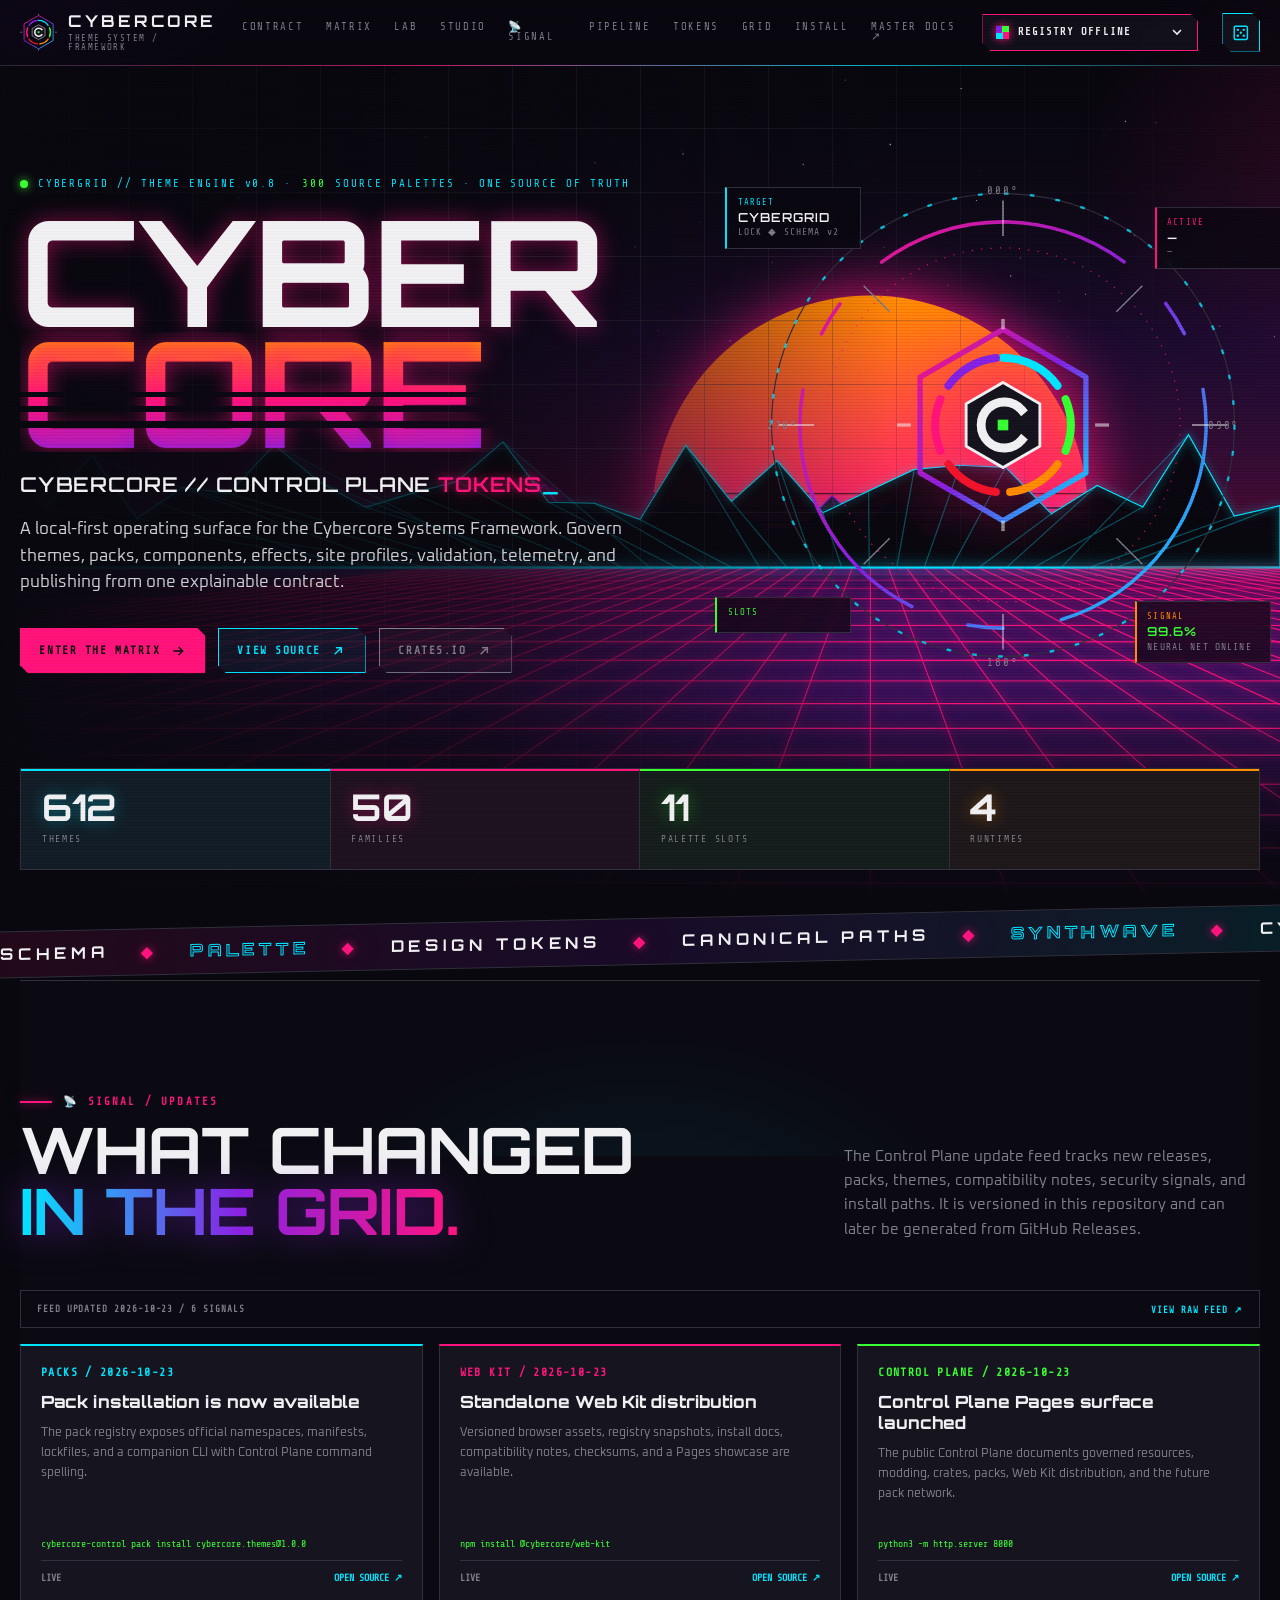
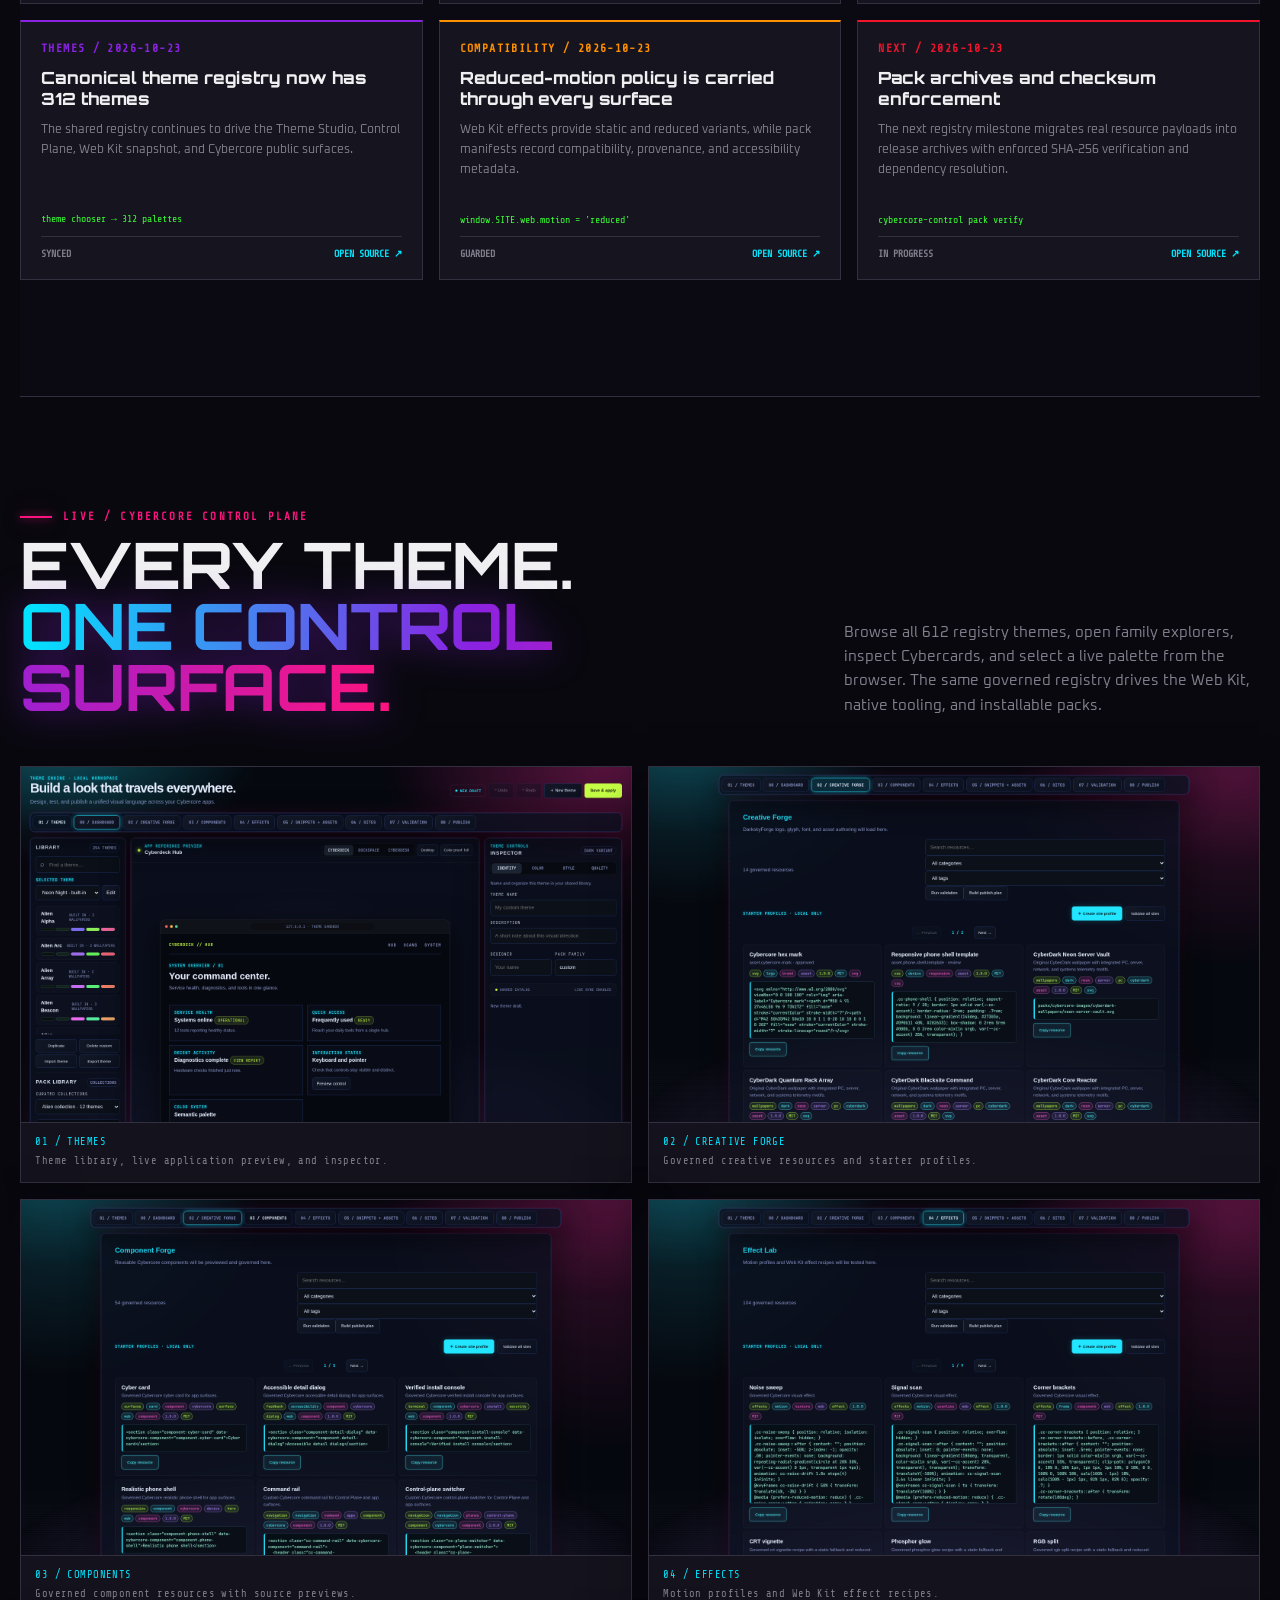
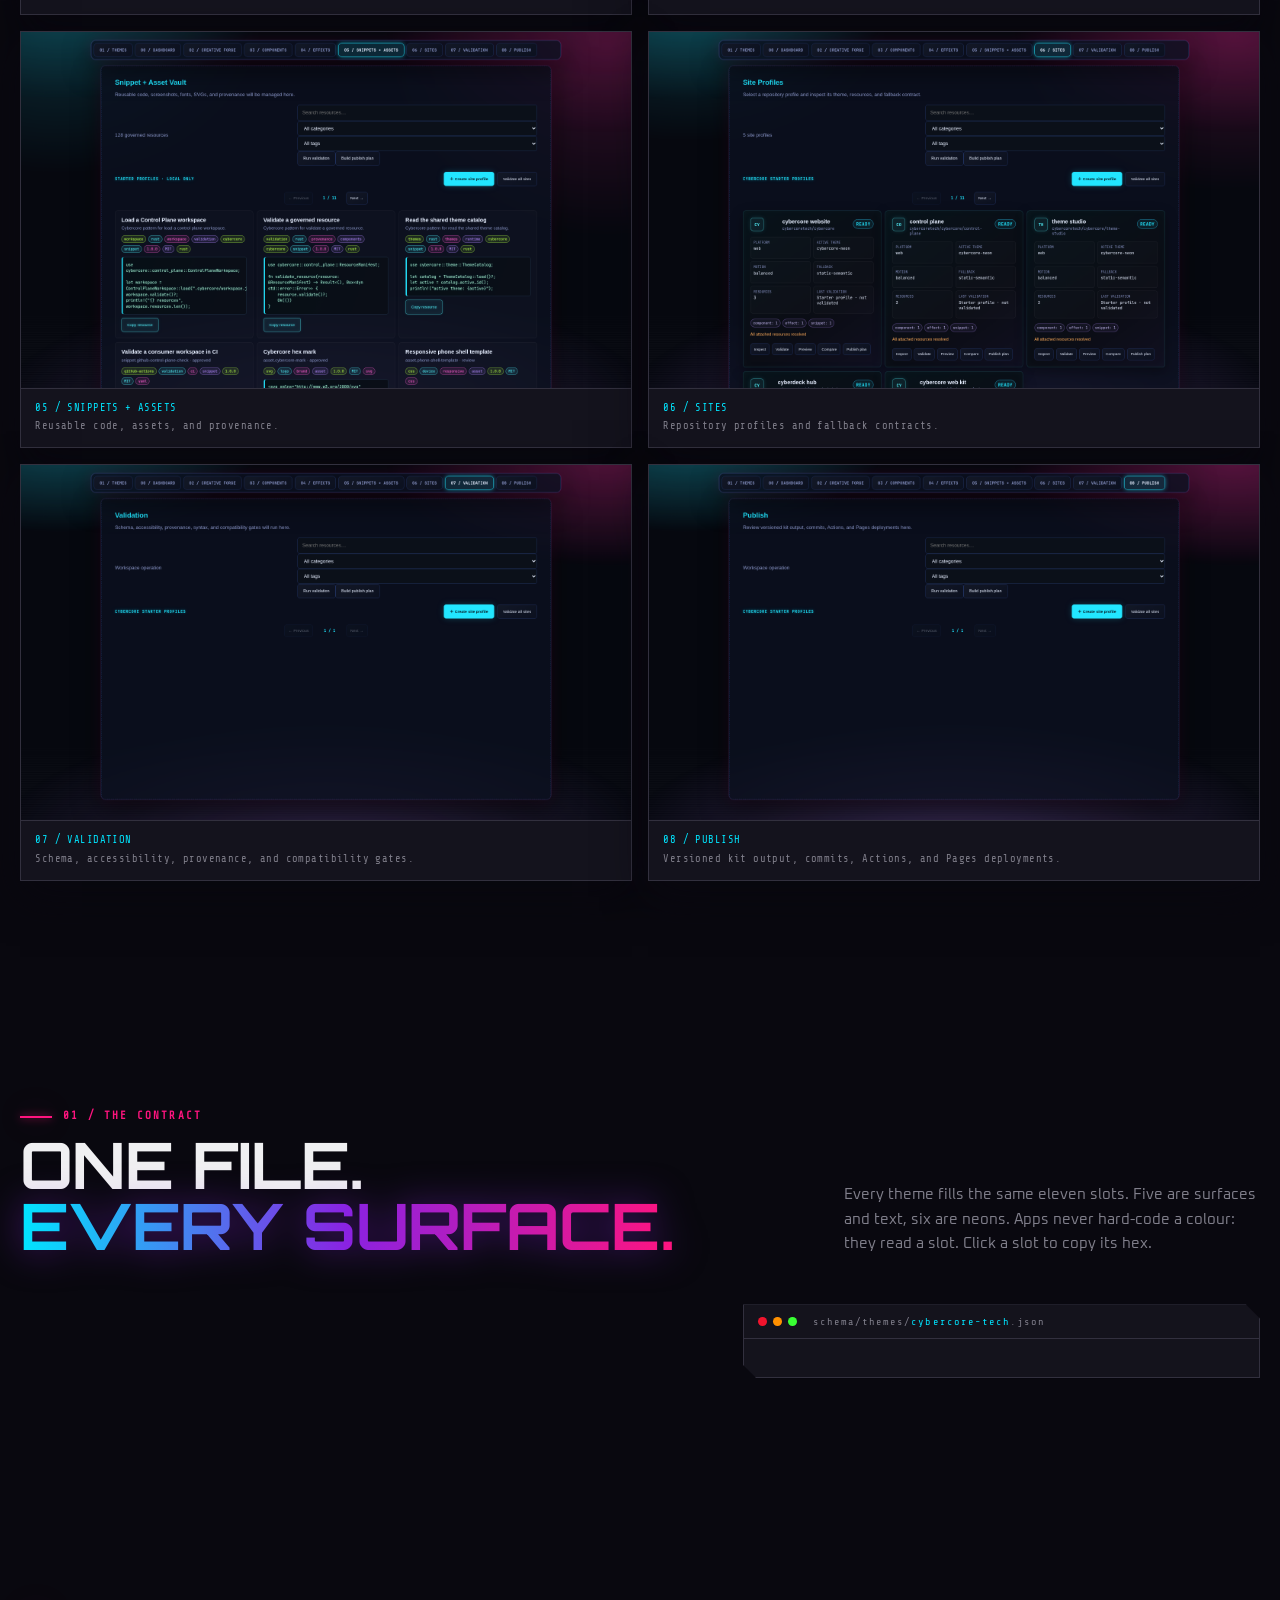
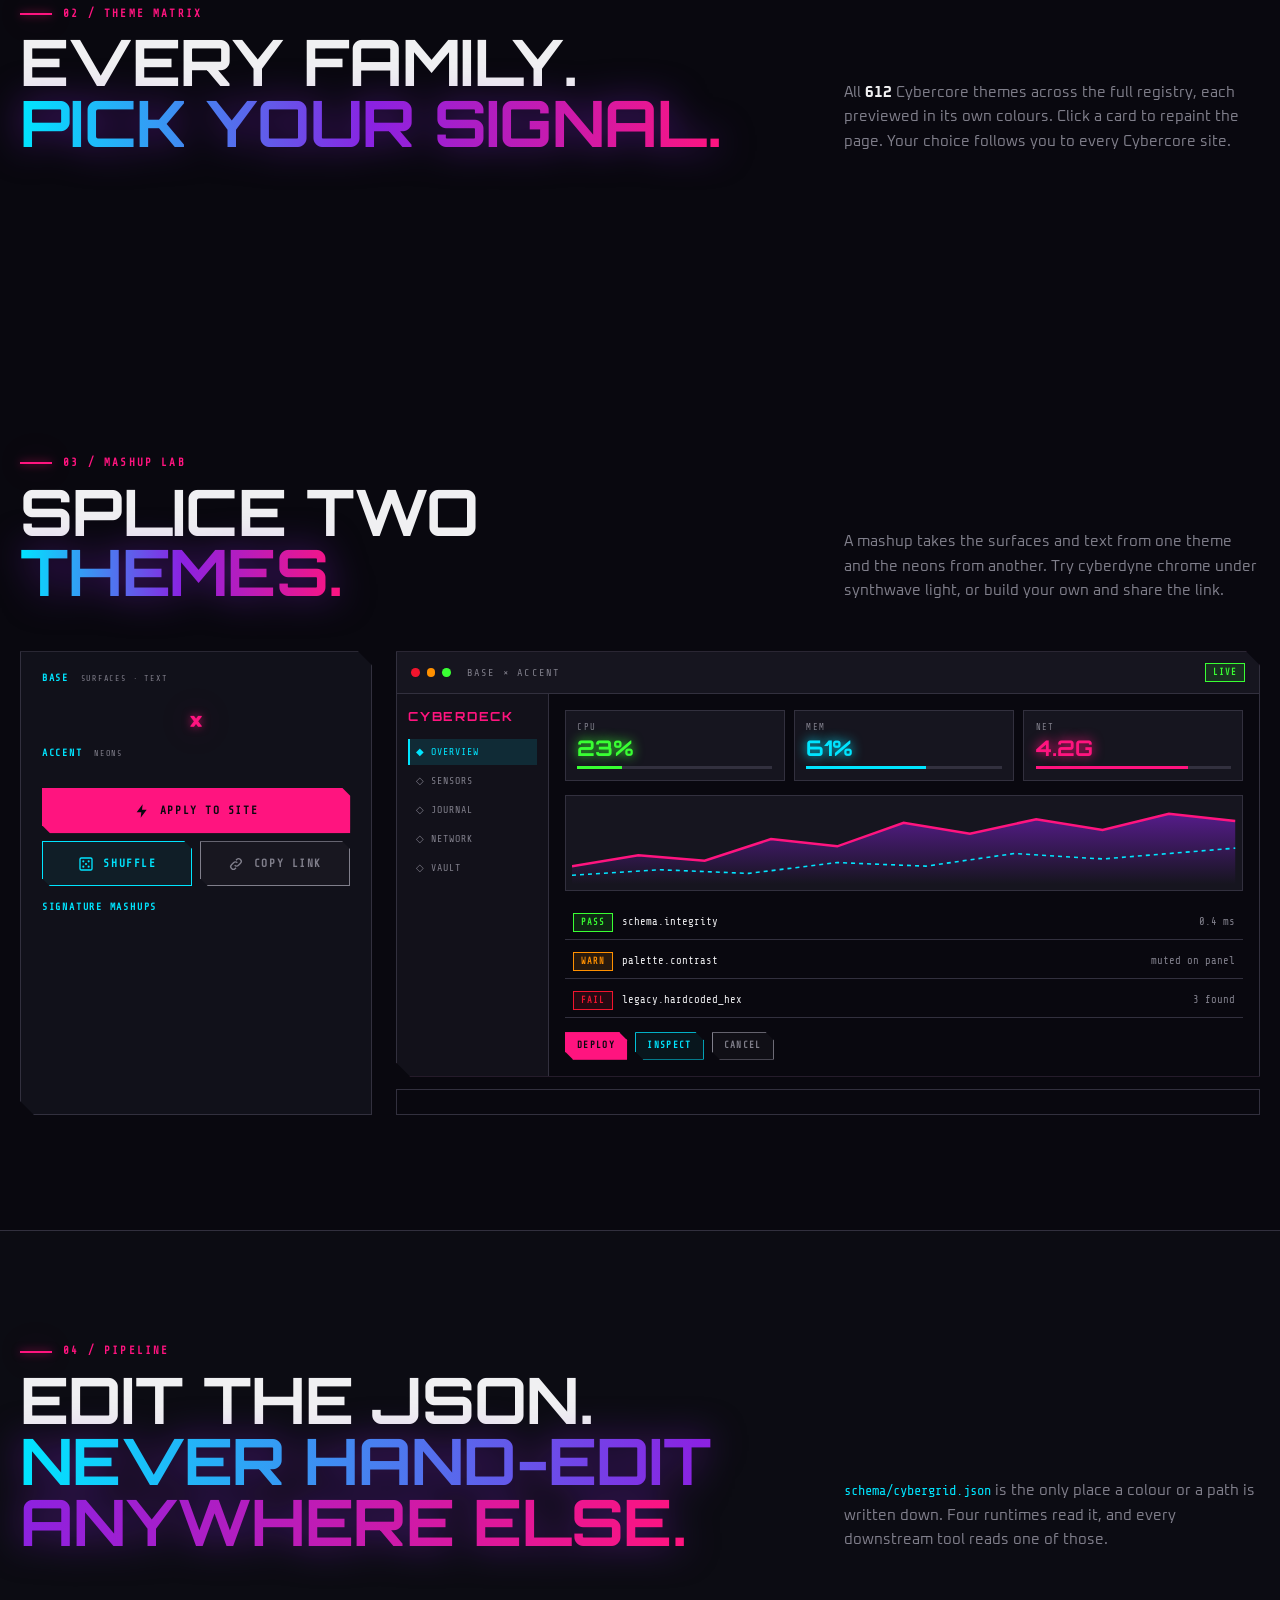
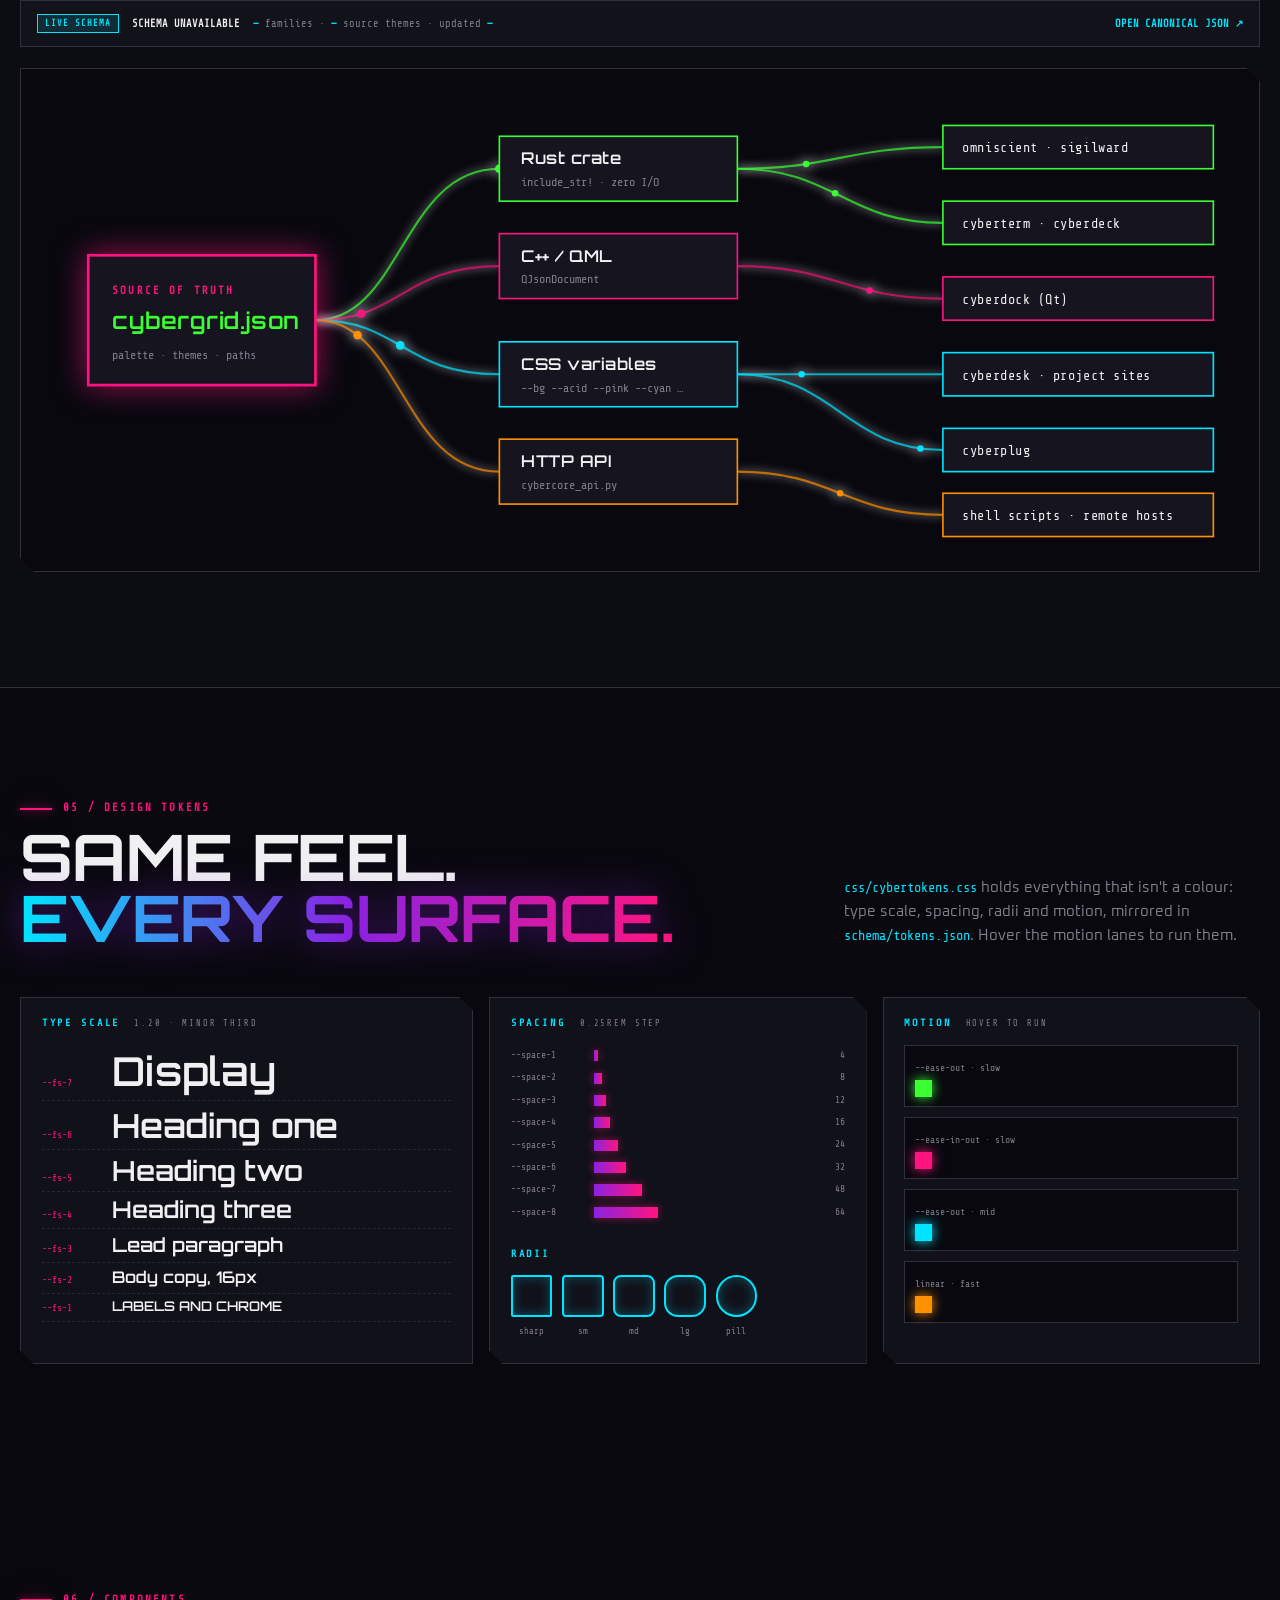
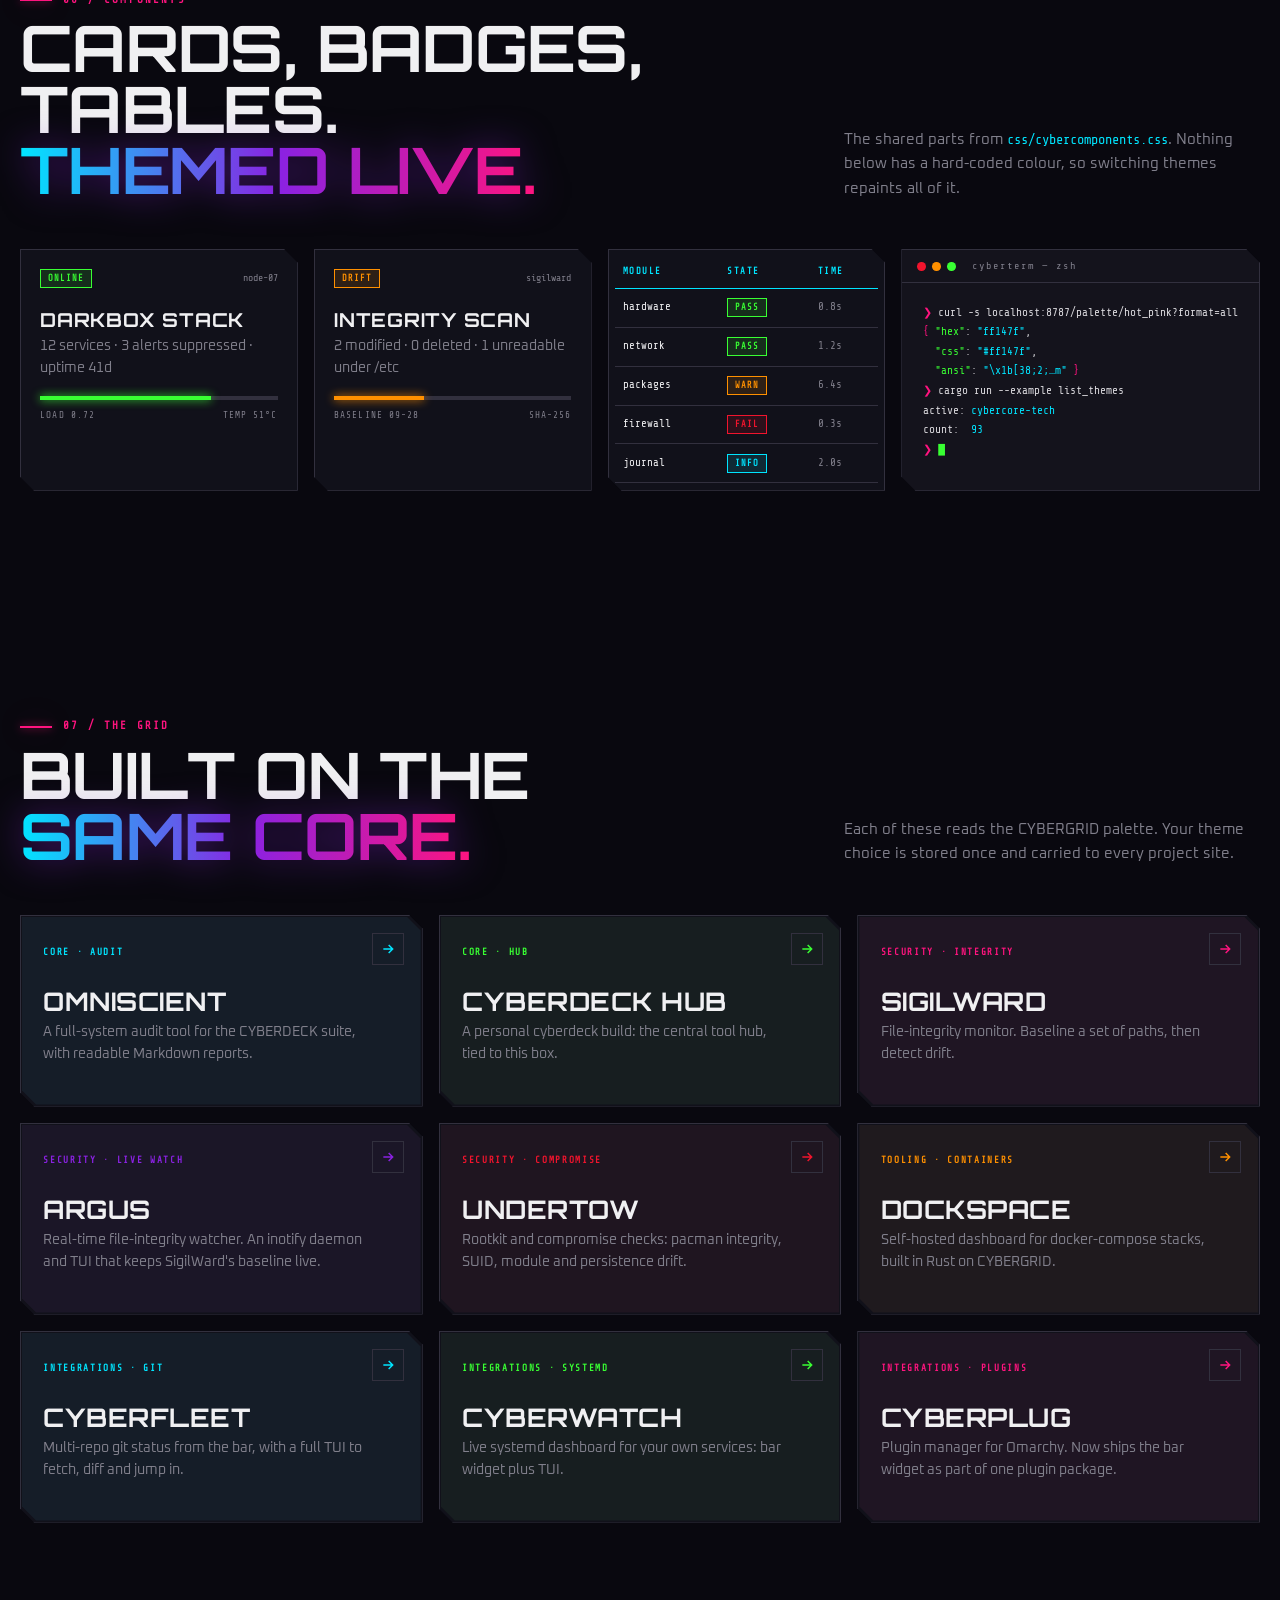
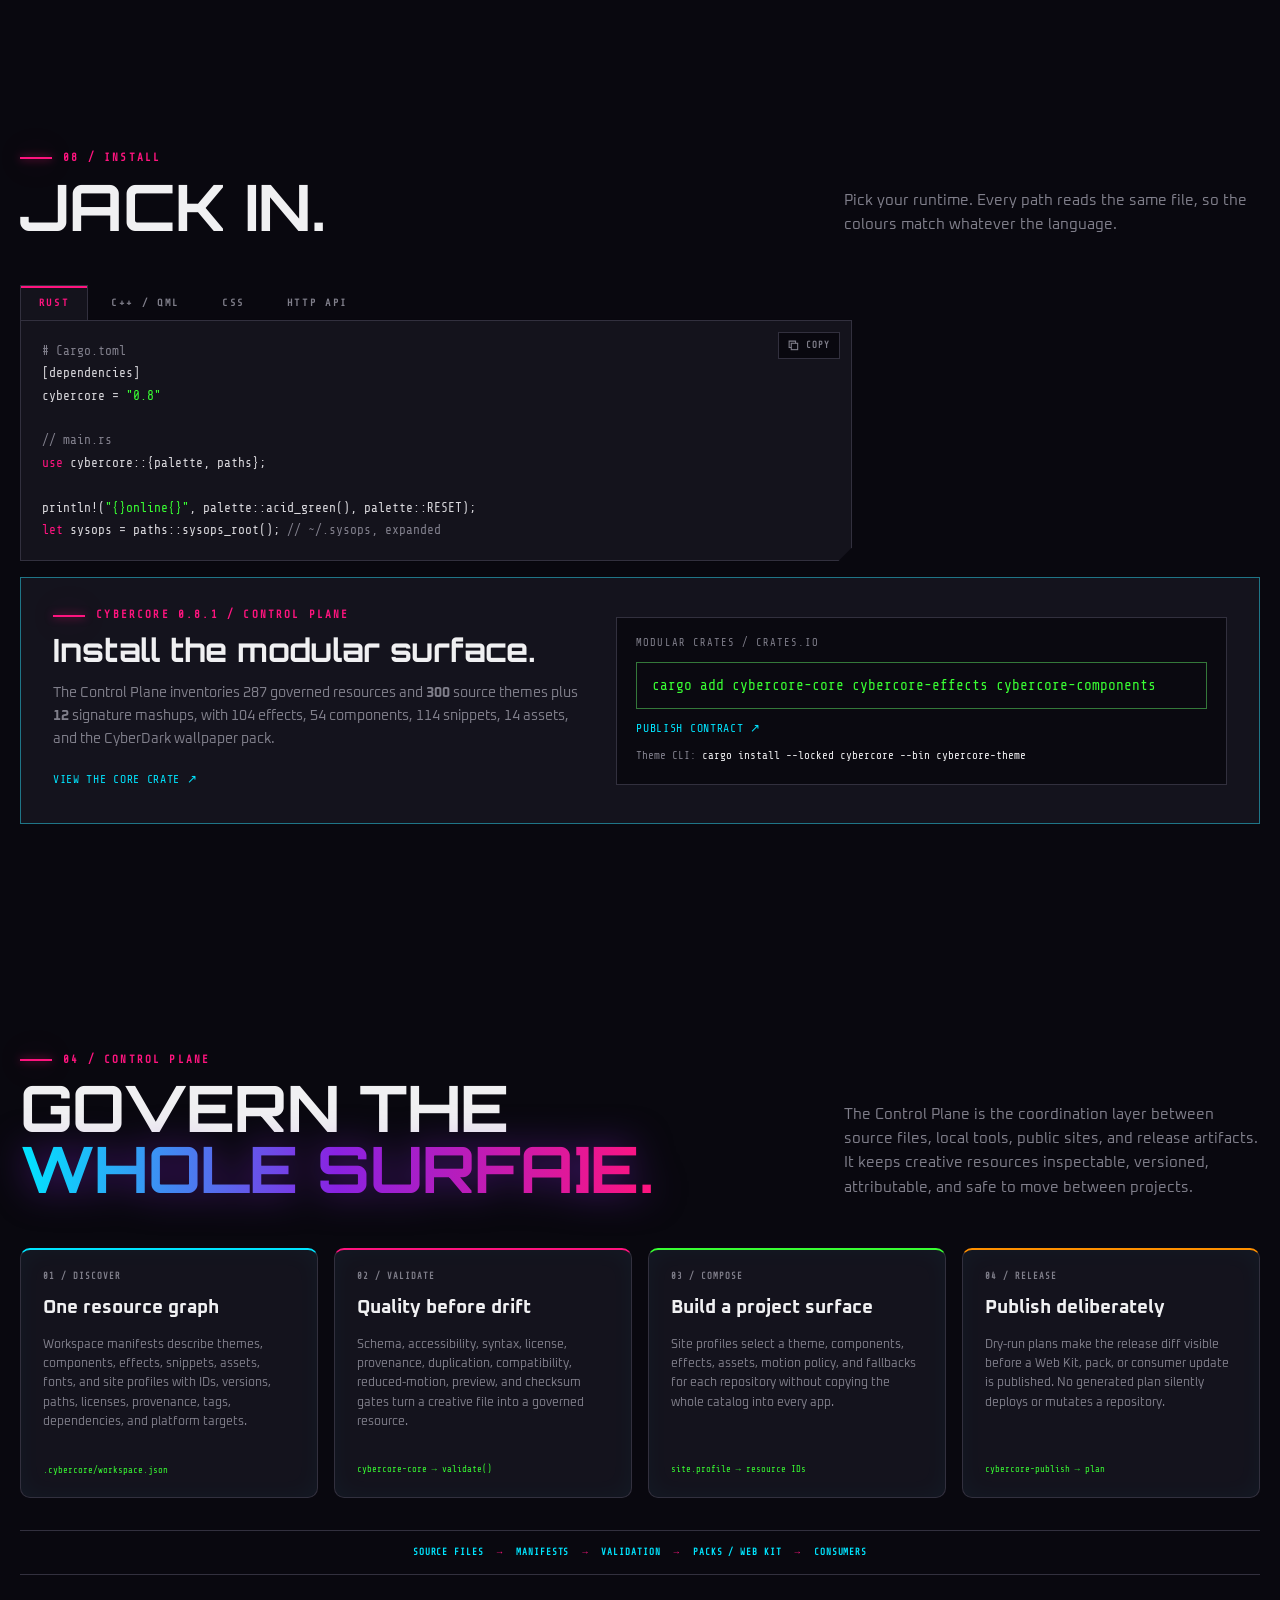
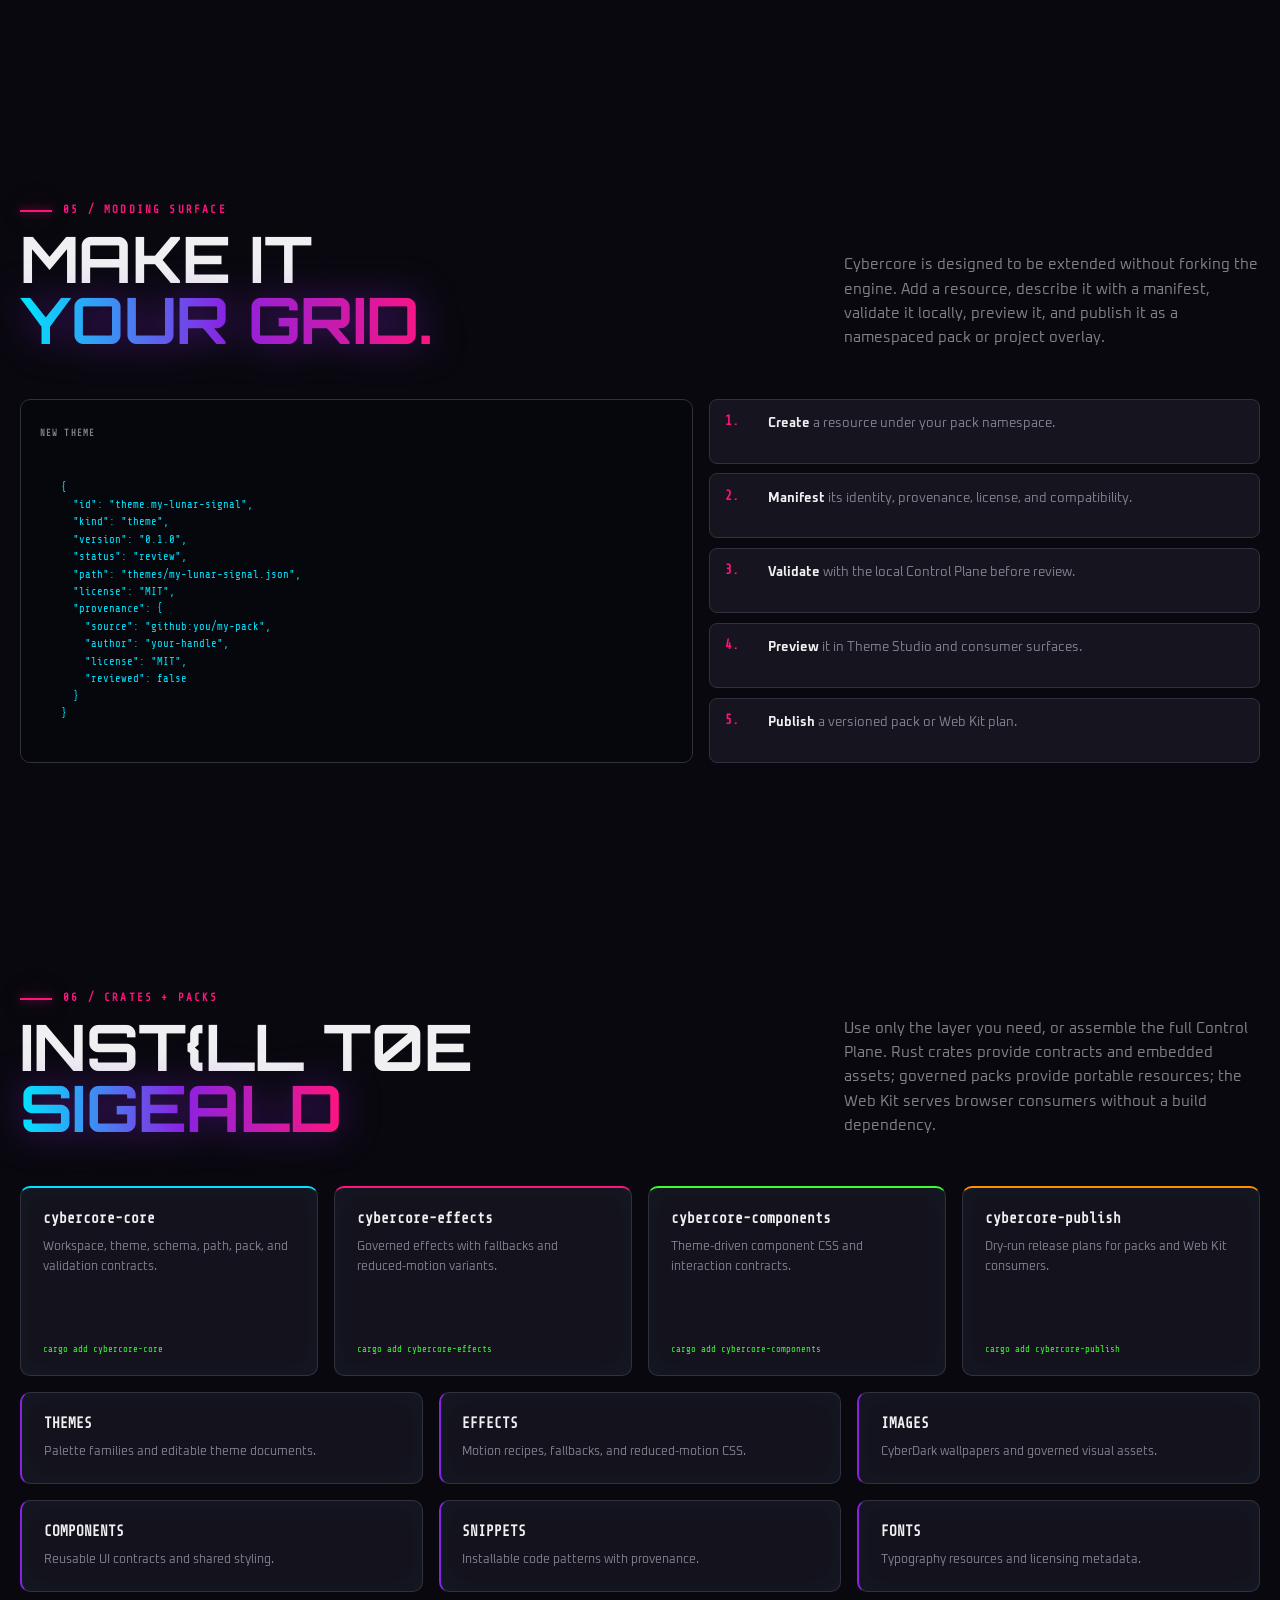
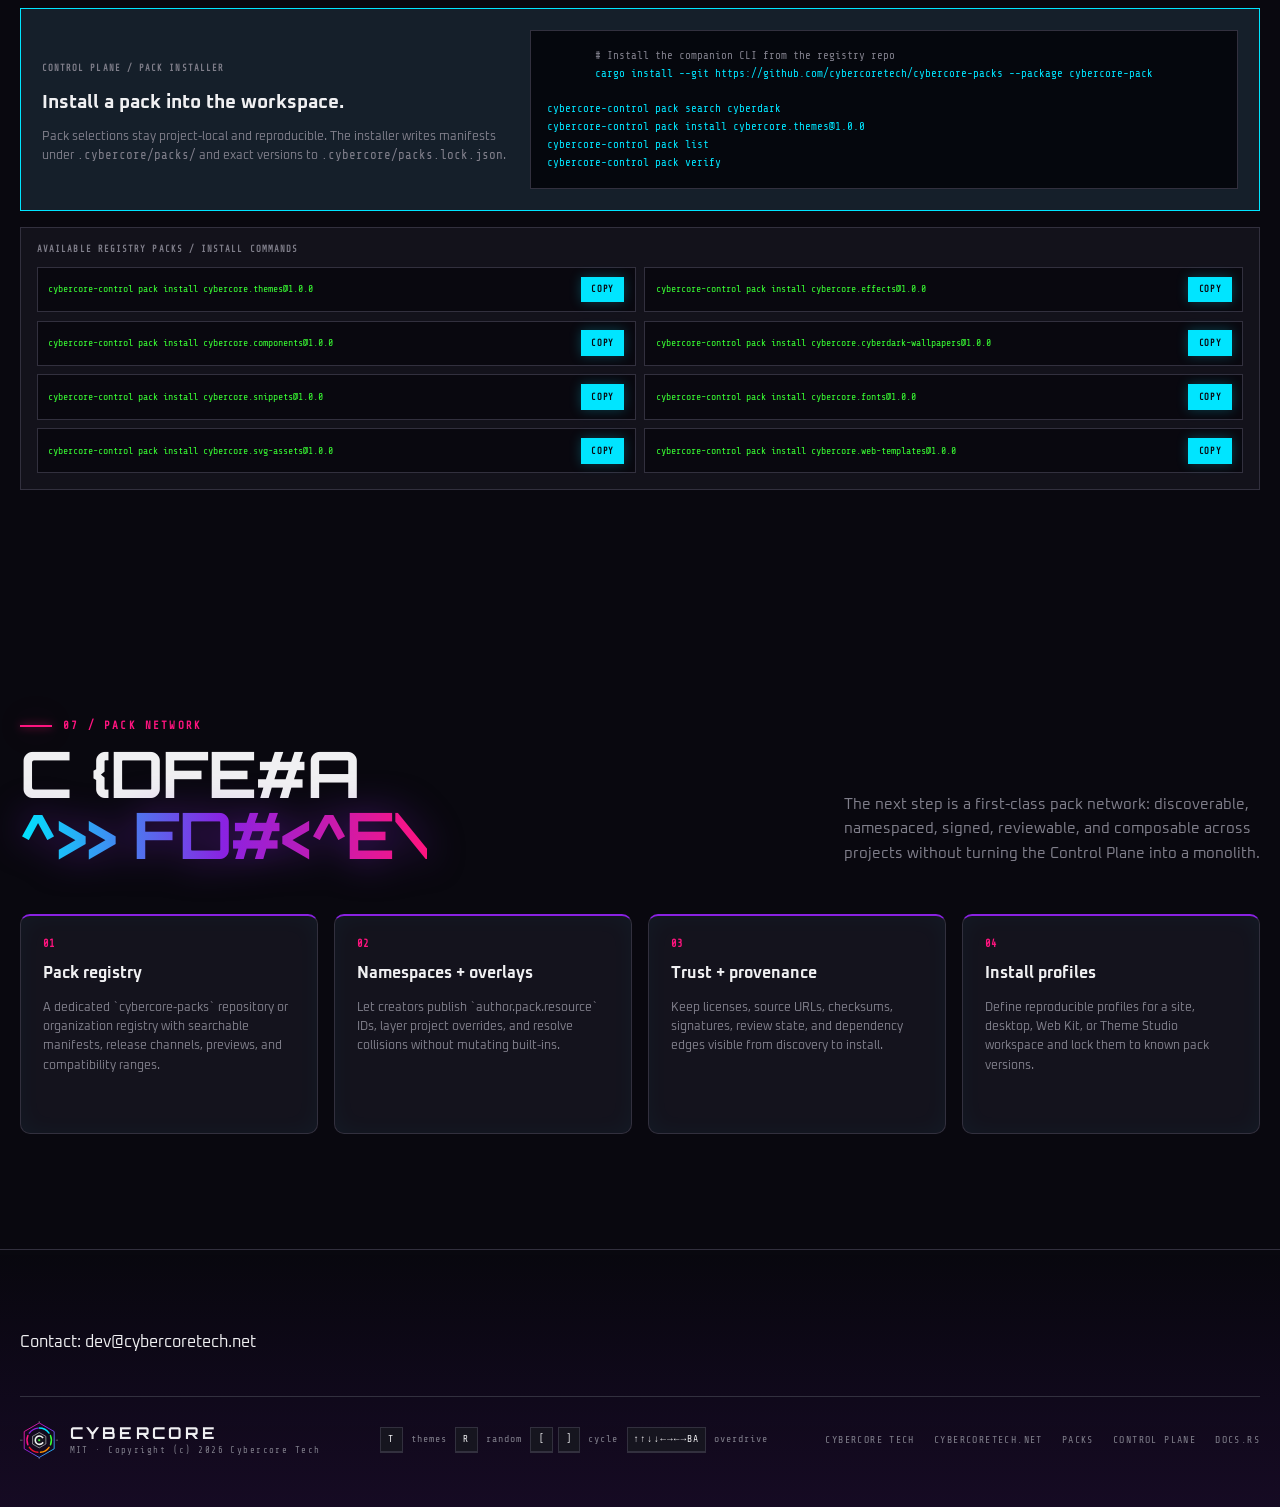
==== commit 0ad4db2a: "feat(site): bespoke icon and card scene for all 50 theme families Phase B of the Control Plane diagn" ====
--- a/index.html
+++ b/index.html
@@ -16,7 +16,7 @@
   <link rel="preconnect" href="https://fonts.googleapis.com">
   <link rel="preconnect" href="https://fonts.gstatic.com" crossorigin>
   <link rel="stylesheet" href="https://fonts.googleapis.com/css2?family=Orbitron:wght@500;600;700;800&family=Oxanium:wght@400;500;600;700&family=Share+Tech+Mono&display=swap">
-  <link rel="stylesheet" href="assets/css/site.css?v=0.9.11">
+  <link rel="stylesheet" href="assets/css/site.css?v=1.0.0">
   <link rel="stylesheet" href="control-plane.css">
   <script>
     window.SITE = {
@@ -25,9 +25,10 @@
       // The 12 signature mashups come from <dataRoot>/mashups.json, shared by every site.
     };
   </script>
-  <script src="assets/js/scenes.js?v=0.9.9" defer></script>
-  <script src="assets/js/engine.js?v=0.9.11" defer></script>
-  <script src="assets/js/fx.js?v=0.9.11" defer></script>
+  <script src="assets/js/families.js?v=1.0.0" defer></script>
+  <script src="assets/js/scenes.js?v=1.0.0" defer></script>
+  <script src="assets/js/engine.js?v=1.0.0" defer></script>
+  <script src="assets/js/fx.js?v=1.0.0" defer></script>
   <script src="assets/js/updates.js" defer></script>
   <script src="assets/js/schema.js?v=2" defer></script>
   <script type="module" src="https://cybercoretech.github.io/kit/contact.js"></script>
@@ -296,13 +297,6 @@
       <g style="stroke:var(--white)" stroke-width="2" opacity=".55"><path d="M60 0v6M60 114v6M0 60h8M112 60h8"/></g>
     </symbol>
     <!-- Family emblems -->
-    <symbol id="fam-cybercore-tech" viewBox="0 0 48 48"><path d="M24 4 41.3 14v20L24 44 6.7 34V14Z" fill="none" stroke="currentColor" stroke-width="2.4" stroke-linejoin="round"/><path d="M29.5 18.5a8 8 0 1 0 0 11" fill="none" stroke="currentColor" stroke-width="3" stroke-linecap="square"/><rect x="22" y="22" width="4" height="4" fill="currentColor"/></symbol>
-    <symbol id="fam-cyberdyne" viewBox="0 0 48 48"><path d="M6 14V6h8M34 6h8v8M42 34v8h-8M14 42H6v-8" fill="none" stroke="currentColor" stroke-width="2.4"/><circle cx="24" cy="24" r="11" fill="none" stroke="currentColor" stroke-width="2.4"/><circle cx="24" cy="24" r="4.5" fill="currentColor"/><path d="M24 9v5M24 34v5M9 24h5M34 24h5" stroke="currentColor" stroke-width="2"/></symbol>
-    <symbol id="fam-cyberpunk" viewBox="0 0 48 48"><rect x="11" y="11" width="26" height="26" fill="none" stroke="currentColor" stroke-width="2.4"/><path d="M16 5v6M24 5v6M32 5v6M16 37v6M24 37v6M32 37v6M5 16h6M5 24h6M5 32h6M37 16h6M37 24h6M37 32h6" stroke="currentColor" stroke-width="2"/><path d="M26.5 15 18 25.5h6.5L21.5 33l8.5-10.5h-6.5Z" fill="currentColor"/></symbol>
-    <symbol id="fam-default" viewBox="0 0 48 48"><path d="M24 6 43 15 24 24 5 15Z" fill="none" stroke="currentColor" stroke-width="2.4" stroke-linejoin="round"/><path d="M5 24l19 9 19-9M5 33l19 9 19-9" fill="none" stroke="currentColor" stroke-width="2.4" stroke-linejoin="round"/></symbol>
-    <symbol id="fam-dystopian" viewBox="0 0 48 48"><path d="M24 5 44 41H4Z" fill="none" stroke="currentColor" stroke-width="2.4" stroke-linejoin="round"/><path d="M24 17v11" stroke="currentColor" stroke-width="3.2" stroke-linecap="square"/><rect x="22.2" y="32" width="3.6" height="3.6" fill="currentColor"/><path d="M13 41l5-7 4 3 3-6" fill="none" stroke="currentColor" stroke-width="1.6" opacity=".6"/></symbol>
-    <symbol id="fam-neosynth" viewBox="0 0 48 48"><circle cx="24" cy="24" r="19" fill="none" stroke="currentColor" stroke-width="2.4"/><path d="M8 24h4l3-9 5 19 5-24 5 22 4-12 2 4h4" fill="none" stroke="currentColor" stroke-width="2.4" stroke-linejoin="round" stroke-linecap="round"/></symbol>
-    <symbol id="fam-synthwave" viewBox="0 0 48 48"><path d="M8 26a16 16 0 0 1 32 0Z" fill="currentColor" opacity=".9"/><path d="M8 20.5h32M8 23.5h32" stroke="var(--bg)" stroke-width="1.6"/><path d="M2 28h44M4 33h40M1 39h46M24 28v17M14 28 6 45M34 28l8 17" fill="none" stroke="currentColor" stroke-width="1.6"/></symbol>
     <symbol id="fam-mashup" viewBox="0 0 48 48"><circle cx="18" cy="24" r="12" fill="none" stroke="currentColor" stroke-width="2.4"/><circle cx="30" cy="24" r="12" fill="none" stroke="currentColor" stroke-width="2.4"/><path d="M24 13.6a12 12 0 0 1 0 20.8 12 12 0 0 1 0-20.8Z" fill="currentColor"/></symbol>
     <!-- UI glyphs -->
     <symbol id="i-dice" viewBox="0 0 24 24"><rect x="3" y="3" width="18" height="18" rx="2" fill="none" stroke="currentColor" stroke-width="2"/><circle cx="8" cy="8" r="1.6" fill="currentColor"/><circle cx="16" cy="16" r="1.6" fill="currentColor"/><circle cx="12" cy="12" r="1.6" fill="currentColor"/><circle cx="16" cy="8" r="1.6" fill="currentColor"/><circle cx="8" cy="16" r="1.6" fill="currentColor"/></symbol>
